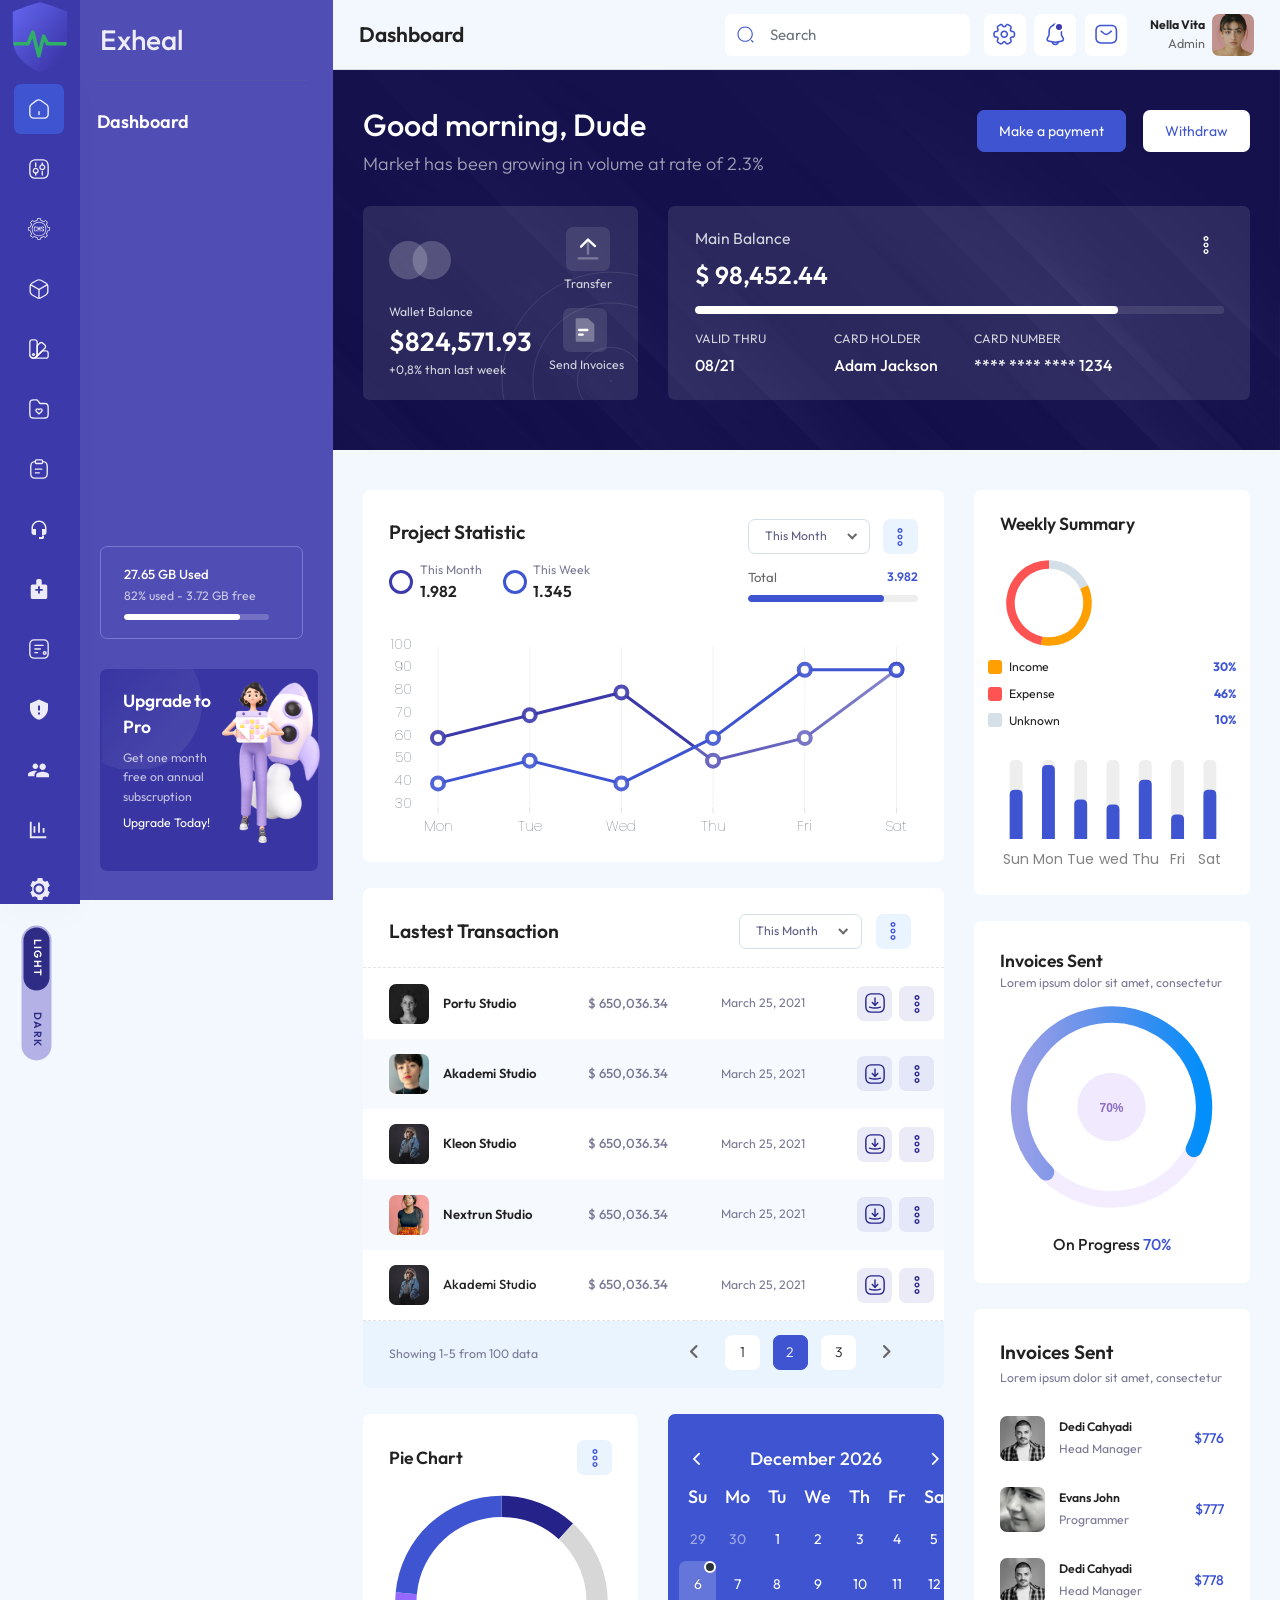
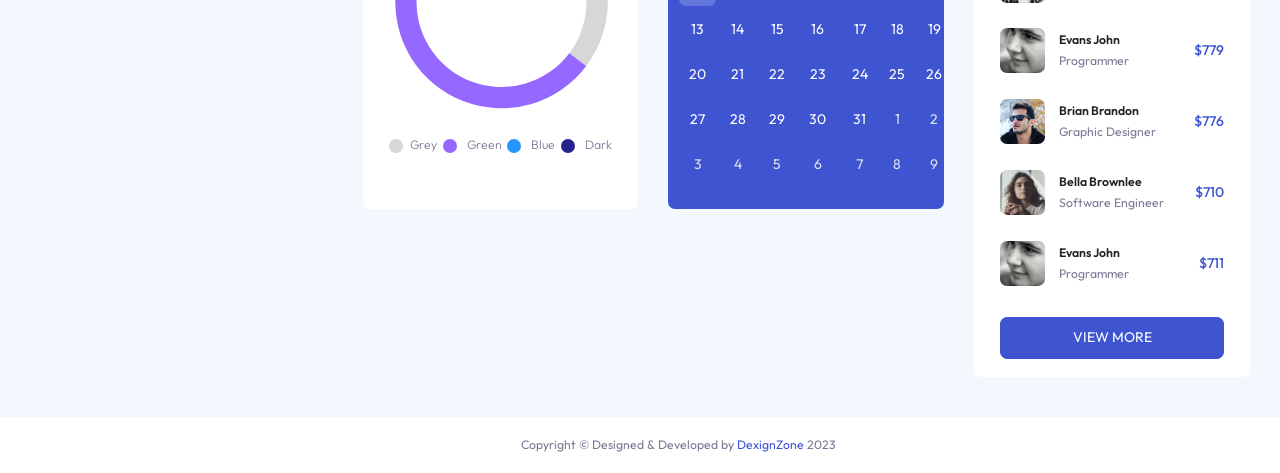
==== index.html @ 42bbf81d "exheal" ====
<!doctype html>
<html lang="en">
  <head>
    <meta charset="utf-8" />
    <meta http-equiv="X-UA-Compatible" content="IE=edge" />
    <meta name="keywords" content="" />
    <meta name="author" content="" />
    <meta name="robots" content="" />
    <meta name="viewport" content="width=device-width, initial-scale=1" />
    <meta name="description" content="Exheal UI Admin  Bootstrap 5 Template" />
    <meta property="og:title" content="Exheal UI Admin  Bootstrap 5 Template" />
    <meta
      property="og:description"
      content="Exheal UI Admin  Bootstrap 5 Template"
    />
    <meta
      property="og:image"
      content="https://Salreo.dexignZone.com/xhtml/social-image.png"
    />
    <meta name="format-detection" content="telephone=no" />
    <!-- PAGE TITLE HERE -->
    <title>Exheal UI Admin</title>
    <!-- FAVICONS ICON -->
    <link rel="shortcut icon" type="image/png" href="images/favicon.png" />
    <link href="vendor/wow-master/css/libs/animate.css" rel="stylesheet" />
    <link
      href="vendor/bootstrap-select/dist/css/bootstrap-select.min.css"
      rel="stylesheet"
    />
    <link
      rel="stylesheet"
      href="vendor/bootstrap-select-country/css/bootstrap-select-country.min.css"
    />
    <link
      rel="stylesheet"
      href="vendor/jquery-nice-select/css/nice-select.css"
    />
    <!--swiper-slider-->
    <link rel="stylesheet" href="vendor/swiper/css/swiper-bundle.min.css" />
    <link
      href="vendor/bootstrap-datetimepicker/css/bootstrap-datetimepicker.min.css"
      rel="stylesheet"
    />
    <!-- Style css -->
    <link
      href="https://fonts.googleapis.com/css2?family=Material+Icons"
      rel="stylesheet"
    />
    <link href="css/style.css" rel="stylesheet" />
  </head>
  <body class="dark-mode">
    <!--*******************
        Preloader start
    ********************-->
    <div id="preloader">
      <div class="loader"></div>
    </div>
    <!--*******************
        Preloader end
    ********************-->
    <!--**********************************
        Main wrapper start
    ***********************************-->
    <div id="main-wrapper" class="wallet-open active">
      <!--**********************************
            Nav header start
        ***********************************-->
      <div class="nav-header">
        <a href="index.html" class="brand-logo">
          <svg
            class="logo-abbr"
            width="40"
            height="40"
            viewBox="0 0 576 672"
            fill="none"
            xmlns="http://www.w3.org/2000/svg"
          >
            <img
              src="images/insureconnect-icon.svg"
              alt="InsureConnect Logo"
              width="170"
            />
          </svg>
        </a>
        <div class="nav-control">
          <div class="hamburger">
            <span class="line"></span><span class="line"></span
            ><span class="line"></span>
            <svg
              width="26"
              height="26"
              viewBox="0 0 26 26"
              fill="none"
              xmlns="http://www.w3.org/2000/svg"
            >
              <rect x="22" y="11" width="4" height="4" rx="2" fill="#2A353A" />
              <rect x="11" width="4" height="4" rx="2" fill="#2A353A" />
              <rect x="22" width="4" height="4" rx="2" fill="#2A353A" />
              <rect x="11" y="11" width="4" height="4" rx="2" fill="#2A353A" />
              <rect x="11" y="22" width="4" height="4" rx="2" fill="#2A353A" />
              <rect width="4" height="4" rx="2" fill="#2A353A" />
              <rect y="11" width="4" height="4" rx="2" fill="#2A353A" />
              <rect x="22" y="22" width="4" height="4" rx="2" fill="#2A353A" />
              <rect y="22" width="4" height="4" rx="2" fill="#2A353A" />
            </svg>
          </div>
        </div>
      </div>
      <!--**********************************
            Nav header end
        ***********************************-->

      <!--**********************************
            Chat box start
        ***********************************-->
      <div class="chatbox">
        <div class="chatbox-close"></div>
        <div class="custom-tab-1">
          <ul class="nav nav-tabs">
            <li class="nav-item">
              <a class="nav-link" data-bs-toggle="tab" href="index.html#notes"
                >Notes</a
              >
            </li>
            <li class="nav-item">
              <a class="nav-link" data-bs-toggle="tab" href="index.html#alerts"
                >Alerts</a
              >
            </li>
            <li class="nav-item">
              <a
                class="nav-link active"
                data-bs-toggle="tab"
                href="index.html#chat"
                >Chat</a
              >
            </li>
          </ul>
          <div class="tab-content">
            <div class="tab-pane fade active show" id="chat" role="tabpanel">
              <div class="card mb-sm-3 mb-md-0 contacts_card dz-chat-user-box">
                <div class="card-header chat-list-header text-center">
                  <a href="javascript:void(0);"
                    ><svg
                      xmlns="http://www.w3.org/2000/svg"
                      xmlns:xlink="http://www.w3.org/1999/xlink"
                      width="18px"
                      height="18px"
                      viewBox="0 0 24 24"
                      version="1.1"
                    >
                      <g
                        stroke="none"
                        stroke-width="1"
                        fill="none"
                        fill-rule="evenodd"
                      >
                        <rect
                          fill="#000000"
                          x="4"
                          y="11"
                          width="16"
                          height="2"
                          rx="1"
                        />
                        <rect
                          fill="#000000"
                          opacity="1.0"
                          transform="translate(12.000000, 12.000000) rotate(-270.000000) translate(-12.000000, -12.000000) "
                          x="4"
                          y="11"
                          width="16"
                          height="2"
                          rx="1"
                        />
                      </g></svg
                  ></a>
                  <div>
                    <h6 class="mb-1">Chat List</h6>
                    <p class="mb-0">Show All</p>
                  </div>
                  <a href="javascript:void(0);"
                    ><svg
                      xmlns="http://www.w3.org/2000/svg"
                      xmlns:xlink="http://www.w3.org/1999/xlink"
                      width="18px"
                      height="18px"
                      viewBox="0 0 24 24"
                      version="1.1"
                    >
                      <g
                        stroke="none"
                        stroke-width="1"
                        fill="none"
                        fill-rule="evenodd"
                      >
                        <rect x="0" y="0" width="24" height="24" />
                        <circle fill="#000000" cx="5" cy="12" r="2" />
                        <circle fill="#000000" cx="12" cy="12" r="2" />
                        <circle fill="#000000" cx="19" cy="12" r="2" />
                      </g></svg
                  ></a>
                </div>
                <div
                  class="card-body contacts_body p-0 dz-scroll"
                  id="DZ_W_Contacts_Body"
                >
                  <ul class="contacts">
                    <li class="name-first-letter">A</li>
                    <li class="active dz-chat-user">
                      <div class="d-flex bd-highlight">
                        <div class="img_cont">
                          <img
                            src="images/avatar/1.jpg"
                            class="rounded-circle user_img"
                            alt=""
                          />
                          <span class="online_icon"></span>
                        </div>
                        <div class="user_info">
                          <span>Archie Parker</span>
                          <p>Kalid is online</p>
                        </div>
                      </div>
                    </li>
                    <li class="dz-chat-user">
                      <div class="d-flex bd-highlight">
                        <div class="img_cont">
                          <img
                            src="images/avatar/2.jpg"
                            class="rounded-circle user_img"
                            alt=""
                          />
                          <span class="online_icon offline"></span>
                        </div>
                        <div class="user_info">
                          <span>Alfie Mason</span>
                          <p>Taherah left 7 mins ago</p>
                        </div>
                      </div>
                    </li>
                    <li class="dz-chat-user">
                      <div class="d-flex bd-highlight">
                        <div class="img_cont">
                          <img
                            src="images/avatar/3.jpg"
                            class="rounded-circle user_img"
                            alt=""
                          />
                          <span class="online_icon"></span>
                        </div>
                        <div class="user_info">
                          <span>AharlieKane</span>
                          <p>Sami is online</p>
                        </div>
                      </div>
                    </li>
                    <li class="dz-chat-user">
                      <div class="d-flex bd-highlight">
                        <div class="img_cont">
                          <img
                            src="images/avatar/4.jpg"
                            class="rounded-circle user_img"
                            alt=""
                          />
                          <span class="online_icon offline"></span>
                        </div>
                        <div class="user_info">
                          <span>Athan Jacoby</span>
                          <p>Nargis left 30 mins ago</p>
                        </div>
                      </div>
                    </li>
                    <li class="name-first-letter">B</li>
                    <li class="dz-chat-user">
                      <div class="d-flex bd-highlight">
                        <div class="img_cont">
                          <img
                            src="images/avatar/5.jpg"
                            class="rounded-circle user_img"
                            alt=""
                          />
                          <span class="online_icon offline"></span>
                        </div>
                        <div class="user_info">
                          <span>Bashid Samim</span>
                          <p>Rashid left 50 mins ago</p>
                        </div>
                      </div>
                    </li>
                    <li class="dz-chat-user">
                      <div class="d-flex bd-highlight">
                        <div class="img_cont">
                          <img
                            src="images/avatar/1.jpg"
                            class="rounded-circle user_img"
                            alt=""
                          />
                          <span class="online_icon"></span>
                        </div>
                        <div class="user_info">
                          <span>Breddie Ronan</span>
                          <p>Kalid is online</p>
                        </div>
                      </div>
                    </li>
                    <li class="dz-chat-user">
                      <div class="d-flex bd-highlight">
                        <div class="img_cont">
                          <img
                            src="images/avatar/2.jpg"
                            class="rounded-circle user_img"
                            alt=""
                          />
                          <span class="online_icon offline"></span>
                        </div>
                        <div class="user_info">
                          <span>Ceorge Carson</span>
                          <p>Taherah left 7 mins ago</p>
                        </div>
                      </div>
                    </li>
                    <li class="name-first-letter">D</li>
                    <li class="dz-chat-user">
                      <div class="d-flex bd-highlight">
                        <div class="img_cont">
                          <img
                            src="images/avatar/3.jpg"
                            class="rounded-circle user_img"
                            alt=""
                          />
                          <span class="online_icon"></span>
                        </div>
                        <div class="user_info">
                          <span>Darry Parker</span>
                          <p>Sami is online</p>
                        </div>
                      </div>
                    </li>
                    <li class="dz-chat-user">
                      <div class="d-flex bd-highlight">
                        <div class="img_cont">
                          <img
                            src="images/avatar/4.jpg"
                            class="rounded-circle user_img"
                            alt=""
                          />
                          <span class="online_icon offline"></span>
                        </div>
                        <div class="user_info">
                          <span>Denry Hunter</span>
                          <p>Nargis left 30 mins ago</p>
                        </div>
                      </div>
                    </li>
                    <li class="name-first-letter">J</li>
                    <li class="dz-chat-user">
                      <div class="d-flex bd-highlight">
                        <div class="img_cont">
                          <img
                            src="images/avatar/5.jpg"
                            class="rounded-circle user_img"
                            alt=""
                          />
                          <span class="online_icon offline"></span>
                        </div>
                        <div class="user_info">
                          <span>Jack Ronan</span>
                          <p>Rashid left 50 mins ago</p>
                        </div>
                      </div>
                    </li>
                    <li class="dz-chat-user">
                      <div class="d-flex bd-highlight">
                        <div class="img_cont">
                          <img
                            src="images/avatar/1.jpg"
                            class="rounded-circle user_img"
                            alt=""
                          />
                          <span class="online_icon"></span>
                        </div>
                        <div class="user_info">
                          <span>Jacob Tucker</span>
                          <p>Kalid is online</p>
                        </div>
                      </div>
                    </li>
                    <li class="dz-chat-user">
                      <div class="d-flex bd-highlight">
                        <div class="img_cont">
                          <img
                            src="images/avatar/2.jpg"
                            class="rounded-circle user_img"
                            alt=""
                          />
                          <span class="online_icon offline"></span>
                        </div>
                        <div class="user_info">
                          <span>James Logan</span>
                          <p>Taherah left 7 mins ago</p>
                        </div>
                      </div>
                    </li>
                    <li class="dz-chat-user">
                      <div class="d-flex bd-highlight">
                        <div class="img_cont">
                          <img
                            src="images/avatar/3.jpg"
                            class="rounded-circle user_img"
                            alt=""
                          />
                          <span class="online_icon"></span>
                        </div>
                        <div class="user_info">
                          <span>Joshua Weston</span>
                          <p>Sami is online</p>
                        </div>
                      </div>
                    </li>
                    <li class="name-first-letter">O</li>
                    <li class="dz-chat-user">
                      <div class="d-flex bd-highlight">
                        <div class="img_cont">
                          <img
                            src="images/avatar/4.jpg"
                            class="rounded-circle user_img"
                            alt=""
                          />
                          <span class="online_icon offline"></span>
                        </div>
                        <div class="user_info">
                          <span>Oliver Acker</span>
                          <p>Nargis left 30 mins ago</p>
                        </div>
                      </div>
                    </li>
                    <li class="dz-chat-user">
                      <div class="d-flex bd-highlight">
                        <div class="img_cont">
                          <img
                            src="images/avatar/5.jpg"
                            class="rounded-circle user_img"
                            alt=""
                          />
                          <span class="online_icon offline"></span>
                        </div>
                        <div class="user_info">
                          <span>Oscar Weston</span>
                          <p>Rashid left 50 mins ago</p>
                        </div>
                      </div>
                    </li>
                  </ul>
                </div>
              </div>
              <div class="card chat dz-chat-history-box d-none">
                <div class="card-header chat-list-header text-center">
                  <a href="javascript:void(0);" class="dz-chat-history-back">
                    <svg
                      xmlns="http://www.w3.org/2000/svg"
                      xmlns:xlink="http://www.w3.org/1999/xlink"
                      width="18px"
                      height="18px"
                      viewBox="0 0 24 24"
                      version="1.1"
                    >
                      <g
                        stroke="none"
                        stroke-width="1"
                        fill="none"
                        fill-rule="evenodd"
                      >
                        <polygon points="0 0 24 0 24 24 0 24" />
                        <rect
                          fill="#000000"
                          opacity="0.3"
                          transform="translate(15.000000, 12.000000) scale(-1, 1) rotate(-90.000000) translate(-15.000000, -12.000000) "
                          x="14"
                          y="7"
                          width="2"
                          height="10"
                          rx="1"
                        />
                        <path
                          d="M3.7071045,15.7071045 C3.3165802,16.0976288 2.68341522,16.0976288 2.29289093,15.7071045 C1.90236664,15.3165802 1.90236664,14.6834152 2.29289093,14.2928909 L8.29289093,8.29289093 C8.67146987,7.914312 9.28105631,7.90106637 9.67572234,8.26284357 L15.6757223,13.7628436 C16.0828413,14.136036 16.1103443,14.7686034 15.7371519,15.1757223 C15.3639594,15.5828413 14.7313921,15.6103443 14.3242731,15.2371519 L9.03007346,10.3841355 L3.7071045,15.7071045 Z"
                          fill="#000000"
                          fill-rule="nonzero"
                          transform="translate(9.000001, 11.999997) scale(-1, -1) rotate(90.000000) translate(-9.000001, -11.999997) "
                        />
                      </g>
                    </svg>
                  </a>
                  <div>
                    <h6 class="mb-1">Chat with Khelesh</h6>
                    <p class="mb-0 text-success">Online</p>
                  </div>
                  <div class="dropdown">
                    <a
                      href="javascript:void(0);"
                      data-bs-toggle="dropdown"
                      aria-expanded="false"
                      ><svg
                        xmlns="http://www.w3.org/2000/svg"
                        xmlns:xlink="http://www.w3.org/1999/xlink"
                        width="18px"
                        height="18px"
                        viewBox="0 0 24 24"
                        version="1.1"
                      >
                        <g
                          stroke="none"
                          stroke-width="1"
                          fill="none"
                          fill-rule="evenodd"
                        >
                          <rect x="0" y="0" width="24" height="24" />
                          <circle fill="#000000" cx="5" cy="12" r="2" />
                          <circle fill="#000000" cx="12" cy="12" r="2" />
                          <circle fill="#000000" cx="19" cy="12" r="2" />
                        </g></svg
                    ></a>
                    <ul class="dropdown-menu dropdown-menu-end">
                      <li class="dropdown-item">
                        <i class="fa fa-user-circle text-primary me-2"></i> View
                        profile
                      </li>
                      <li class="dropdown-item">
                        <i class="fa fa-users text-primary me-2"></i> Add to
                        btn-close friends
                      </li>
                      <li class="dropdown-item">
                        <i class="fa fa-plus text-primary me-2"></i> Add to
                        group
                      </li>
                      <li class="dropdown-item">
                        <i class="fa fa-ban text-primary me-2"></i> Block
                      </li>
                    </ul>
                  </div>
                </div>
                <div
                  class="card-body msg_card_body dz-scroll"
                  id="DZ_W_Contacts_Body3"
                >
                  <div class="d-flex justify-content-start mb-4">
                    <div class="img_cont_msg">
                      <img
                        src="images/avatar/1.jpg"
                        class="rounded-circle user_img_msg"
                        alt=""
                      />
                    </div>
                    <div class="msg_cotainer">
                      Hi, how are you samim?
                      <span class="msg_time">8:40 AM, Today</span>
                    </div>
                  </div>
                  <div class="d-flex justify-content-end mb-4">
                    <div class="msg_cotainer_send">
                      Hi Khalid i am good tnx how about you?
                      <span class="msg_time_send">8:55 AM, Today</span>
                    </div>
                    <div class="img_cont_msg">
                      <img
                        src="images/avatar/2.jpg"
                        class="rounded-circle user_img_msg"
                        alt=""
                      />
                    </div>
                  </div>
                  <div class="d-flex justify-content-start mb-4">
                    <div class="img_cont_msg">
                      <img
                        src="images/avatar/1.jpg"
                        class="rounded-circle user_img_msg"
                        alt=""
                      />
                    </div>
                    <div class="msg_cotainer">
                      I am good too, thank you for your chat template
                      <span class="msg_time">9:00 AM, Today</span>
                    </div>
                  </div>
                  <div class="d-flex justify-content-end mb-4">
                    <div class="msg_cotainer_send">
                      You are welcome
                      <span class="msg_time_send">9:05 AM, Today</span>
                    </div>
                    <div class="img_cont_msg">
                      <img
                        src="images/avatar/2.jpg"
                        class="rounded-circle user_img_msg"
                        alt=""
                      />
                    </div>
                  </div>
                  <div class="d-flex justify-content-start mb-4">
                    <div class="img_cont_msg">
                      <img
                        src="images/avatar/1.jpg"
                        class="rounded-circle user_img_msg"
                        alt=""
                      />
                    </div>
                    <div class="msg_cotainer">
                      I am looking for your next templates
                      <span class="msg_time">9:07 AM, Today</span>
                    </div>
                  </div>
                  <div class="d-flex justify-content-end mb-4">
                    <div class="msg_cotainer_send">
                      Ok, thank you have a good day
                      <span class="msg_time_send">9:10 AM, Today</span>
                    </div>
                    <div class="img_cont_msg">
                      <img
                        src="images/avatar/2.jpg"
                        class="rounded-circle user_img_msg"
                        alt=""
                      />
                    </div>
                  </div>
                  <div class="d-flex justify-content-start mb-4">
                    <div class="img_cont_msg">
                      <img
                        src="images/avatar/1.jpg"
                        class="rounded-circle user_img_msg"
                        alt=""
                      />
                    </div>
                    <div class="msg_cotainer">
                      Bye, see you
                      <span class="msg_time">9:12 AM, Today</span>
                    </div>
                  </div>
                  <div class="d-flex justify-content-start mb-4">
                    <div class="img_cont_msg">
                      <img
                        src="images/avatar/1.jpg"
                        class="rounded-circle user_img_msg"
                        alt=""
                      />
                    </div>
                    <div class="msg_cotainer">
                      Hi, how are you samim?
                      <span class="msg_time">8:40 AM, Today</span>
                    </div>
                  </div>
                  <div class="d-flex justify-content-end mb-4">
                    <div class="msg_cotainer_send">
                      Hi Khalid i am good tnx how about you?
                      <span class="msg_time_send">8:55 AM, Today</span>
                    </div>
                    <div class="img_cont_msg">
                      <img
                        src="images/avatar/2.jpg"
                        class="rounded-circle user_img_msg"
                        alt=""
                      />
                    </div>
                  </div>
                  <div class="d-flex justify-content-start mb-4">
                    <div class="img_cont_msg">
                      <img
                        src="images/avatar/1.jpg"
                        class="rounded-circle user_img_msg"
                        alt=""
                      />
                    </div>
                    <div class="msg_cotainer">
                      I am good too, thank you for your chat template
                      <span class="msg_time">9:00 AM, Today</span>
                    </div>
                  </div>
                  <div class="d-flex justify-content-end mb-4">
                    <div class="msg_cotainer_send">
                      You are welcome
                      <span class="msg_time_send">9:05 AM, Today</span>
                    </div>
                    <div class="img_cont_msg">
                      <img
                        src="images/avatar/2.jpg"
                        class="rounded-circle user_img_msg"
                        alt=""
                      />
                    </div>
                  </div>
                  <div class="d-flex justify-content-start mb-4">
                    <div class="img_cont_msg">
                      <img
                        src="images/avatar/1.jpg"
                        class="rounded-circle user_img_msg"
                        alt=""
                      />
                    </div>
                    <div class="msg_cotainer">
                      I am looking for your next templates
                      <span class="msg_time">9:07 AM, Today</span>
                    </div>
                  </div>
                  <div class="d-flex justify-content-end mb-4">
                    <div class="msg_cotainer_send">
                      Ok, thank you have a good day
                      <span class="msg_time_send">9:10 AM, Today</span>
                    </div>
                    <div class="img_cont_msg">
                      <img
                        src="images/avatar/2.jpg"
                        class="rounded-circle user_img_msg"
                        alt=""
                      />
                    </div>
                  </div>
                  <div class="d-flex justify-content-start mb-4">
                    <div class="img_cont_msg">
                      <img
                        src="images/avatar/1.jpg"
                        class="rounded-circle user_img_msg"
                        alt=""
                      />
                    </div>
                    <div class="msg_cotainer">
                      Bye, see you
                      <span class="msg_time">9:12 AM, Today</span>
                    </div>
                  </div>
                </div>
                <div class="card-footer type_msg">
                  <div class="input-group">
                    <textarea
                      class="form-control"
                      placeholder="Type your message..."
                    ></textarea>
                    <div class="input-group-append">
                      <button type="button" class="btn btn-primary">
                        <i class="fa fa-location-arrow"></i>
                      </button>
                    </div>
                  </div>
                </div>
              </div>
            </div>
            <div class="tab-pane fade" id="alerts" role="tabpanel">
              <div class="card mb-sm-3 mb-md-0 contacts_card">
                <div class="card-header chat-list-header text-center">
                  <a href="javascript:void(0);"
                    ><svg
                      xmlns="http://www.w3.org/2000/svg"
                      xmlns:xlink="http://www.w3.org/1999/xlink"
                      width="18px"
                      height="18px"
                      viewBox="0 0 24 24"
                      version="1.1"
                    >
                      <g
                        stroke="none"
                        stroke-width="1"
                        fill="none"
                        fill-rule="evenodd"
                      >
                        <rect x="0" y="0" width="24" height="24" />
                        <circle fill="#000000" cx="5" cy="12" r="2" />
                        <circle fill="#000000" cx="12" cy="12" r="2" />
                        <circle fill="#000000" cx="19" cy="12" r="2" />
                      </g></svg
                  ></a>
                  <div>
                    <h6 class="mb-1">Notications</h6>
                    <p class="mb-0">Show All</p>
                  </div>
                  <a href="javascript:void(0);"
                    ><svg
                      xmlns="http://www.w3.org/2000/svg"
                      xmlns:xlink="http://www.w3.org/1999/xlink"
                      width="18px"
                      height="18px"
                      viewBox="0 0 24 24"
                      version="1.1"
                    >
                      <g
                        stroke="none"
                        stroke-width="1"
                        fill="none"
                        fill-rule="evenodd"
                      >
                        <rect x="0" y="0" width="24" height="24" />
                        <path
                          d="M14.2928932,16.7071068 C13.9023689,16.3165825 13.9023689,15.6834175 14.2928932,15.2928932 C14.6834175,14.9023689 15.3165825,14.9023689 15.7071068,15.2928932 L19.7071068,19.2928932 C20.0976311,19.6834175 20.0976311,20.3165825 19.7071068,20.7071068 C19.3165825,21.0976311 18.6834175,21.0976311 18.2928932,20.7071068 L14.2928932,16.7071068 Z"
                          fill="#000000"
                          fill-rule="nonzero"
                          opacity="1"
                        />
                        <path
                          d="M11,16 C13.7614237,16 16,13.7614237 16,11 C16,8.23857625 13.7614237,6 11,6 C8.23857625,6 6,8.23857625 6,11 C6,13.7614237 8.23857625,16 11,16 Z M11,18 C7.13400675,18 4,14.8659932 4,11 C4,7.13400675 7.13400675,4 11,4 C14.8659932,4 18,7.13400675 18,11 C18,14.8659932 14.8659932,18 11,18 Z"
                          fill="#000000"
                          fill-rule="nonzero"
                        />
                      </g></svg
                  ></a>
                </div>
                <div
                  class="card-body contacts_body p-0 dz-scroll"
                  id="DZ_W_Contacts_Body1"
                >
                  <ul class="contacts">
                    <li class="name-first-letter">SEVER STATUS</li>
                    <li class="active">
                      <div class="d-flex bd-highlight">
                        <div class="img_cont primary">KK</div>
                        <div class="user_info">
                          <span>David Nester Birthday</span>
                          <p class="text-primary">Today</p>
                        </div>
                      </div>
                    </li>
                    <li class="name-first-letter">SOCIAL</li>
                    <li>
                      <div class="d-flex bd-highlight">
                        <div class="img_cont success">RU</div>
                        <div class="user_info">
                          <span>Perfection Simplified</span>
                          <p>Jame Smith commented on your status</p>
                        </div>
                      </div>
                    </li>
                    <li class="name-first-letter">SEVER STATUS</li>
                    <li>
                      <div class="d-flex bd-highlight">
                        <div class="img_cont primary">AU</div>
                        <div class="user_info">
                          <span>AharlieKane</span>
                          <p>Sami is online</p>
                        </div>
                      </div>
                    </li>
                    <li>
                      <div class="d-flex bd-highlight">
                        <div class="img_cont info">MO</div>
                        <div class="user_info">
                          <span>Athan Jacoby</span>
                          <p>Nargis left 30 mins ago</p>
                        </div>
                      </div>
                    </li>
                  </ul>
                </div>
                <div class="card-footer"></div>
              </div>
            </div>
            <div class="tab-pane fade" id="notes">
              <div class="card mb-sm-3 mb-md-0 note_card">
                <div class="card-header chat-list-header text-center">
                  <a href="javascript:void(0);"
                    ><svg
                      xmlns="http://www.w3.org/2000/svg"
                      xmlns:xlink="http://www.w3.org/1999/xlink"
                      width="18px"
                      height="18px"
                      viewBox="0 0 24 24"
                      version="1.1"
                    >
                      <g
                        stroke="none"
                        stroke-width="1"
                        fill="none"
                        fill-rule="evenodd"
                      >
                        <rect
                          fill="#000000"
                          x="4"
                          y="11"
                          width="16"
                          height="2"
                          rx="1"
                        />
                        <rect
                          fill="#000000"
                          opacity="1.0"
                          transform="translate(12.000000, 12.000000) rotate(-270.000000) translate(-12.000000, -12.000000) "
                          x="4"
                          y="11"
                          width="16"
                          height="2"
                          rx="1"
                        />
                      </g></svg
                  ></a>
                  <div>
                    <h6 class="mb-1">Notes</h6>
                    <p class="mb-0">Add New Nots</p>
                  </div>
                  <a href="javascript:void(0);"
                    ><svg
                      xmlns="http://www.w3.org/2000/svg"
                      xmlns:xlink="http://www.w3.org/1999/xlink"
                      width="18px"
                      height="18px"
                      viewBox="0 0 24 24"
                      version="1.1"
                    >
                      <g
                        stroke="none"
                        stroke-width="1"
                        fill="none"
                        fill-rule="evenodd"
                      >
                        <rect x="0" y="0" width="24" height="24" />
                        <path
                          d="M14.2928932,16.7071068 C13.9023689,16.3165825 13.9023689,15.6834175 14.2928932,15.2928932 C14.6834175,14.9023689 15.3165825,14.9023689 15.7071068,15.2928932 L19.7071068,19.2928932 C20.0976311,19.6834175 20.0976311,20.3165825 19.7071068,20.7071068 C19.3165825,21.0976311 18.6834175,21.0976311 18.2928932,20.7071068 L14.2928932,16.7071068 Z"
                          fill="#000000"
                          fill-rule="nonzero"
                          opacity="1"
                        />
                        <path
                          d="M11,16 C13.7614237,16 16,13.7614237 16,11 C16,8.23857625 13.7614237,6 11,6 C8.23857625,6 6,8.23857625 6,11 C6,13.7614237 8.23857625,16 11,16 Z M11,18 C7.13400675,18 4,14.8659932 4,11 C4,7.13400675 7.13400675,4 11,4 C14.8659932,4 18,7.13400675 18,11 C18,14.8659932 14.8659932,18 11,18 Z"
                          fill="#000000"
                          fill-rule="nonzero"
                        />
                      </g></svg
                  ></a>
                </div>
                <div
                  class="card-body contacts_body p-0 dz-scroll"
                  id="DZ_W_Contacts_Body2"
                >
                  <ul class="contacts">
                    <li class="active">
                      <div class="d-flex bd-highlight">
                        <div class="user_info">
                          <span>New order placed..</span>
                          <p>10 Aug 2020</p>
                        </div>
                        <div class="ms-auto">
                          <a
                            href="javascript:void(0);"
                            class="btn btn-primary btn-xs sharp me-1"
                            ><i class="fas fa-pencil-alt"></i
                          ></a>
                          <a
                            href="javascript:void(0);"
                            class="btn btn-danger btn-xs sharp"
                            ><i class="fa fa-trash"></i
                          ></a>
                        </div>
                      </div>
                    </li>
                    <li>
                      <div class="d-flex bd-highlight">
                        <div class="user_info">
                          <span>Youtube, a video-sharing website..</span>
                          <p>10 Aug 2020</p>
                        </div>
                        <div class="ms-auto">
                          <a
                            href="javascript:void(0);"
                            class="btn btn-primary btn-xs sharp me-1"
                            ><i class="fas fa-pencil-alt"></i
                          ></a>
                          <a
                            href="javascript:void(0);"
                            class="btn btn-danger btn-xs sharp"
                            ><i class="fa fa-trash"></i
                          ></a>
                        </div>
                      </div>
                    </li>
                    <li>
                      <div class="d-flex bd-highlight">
                        <div class="user_info">
                          <span>john just buy your product..</span>
                          <p>10 Aug 2020</p>
                        </div>
                        <div class="ms-auto">
                          <a
                            href="javascript:void(0);"
                            class="btn btn-primary btn-xs sharp me-1"
                            ><i class="fas fa-pencil-alt"></i
                          ></a>
                          <a
                            href="javascript:void(0);"
                            class="btn btn-danger btn-xs sharp"
                            ><i class="fa fa-trash"></i
                          ></a>
                        </div>
                      </div>
                    </li>
                    <li>
                      <div class="d-flex bd-highlight">
                        <div class="user_info">
                          <span>Athan Jacoby</span>
                          <p>10 Aug 2020</p>
                        </div>
                        <div class="ms-auto">
                          <a
                            href="javascript:void(0);"
                            class="btn btn-primary btn-xs sharp me-1"
                            ><i class="fas fa-pencil-alt"></i
                          ></a>
                          <a
                            href="javascript:void(0);"
                            class="btn btn-danger btn-xs sharp"
                            ><i class="fa fa-trash"></i
                          ></a>
                        </div>
                      </div>
                    </li>
                  </ul>
                </div>
              </div>
            </div>
          </div>
        </div>
      </div>
      <!--**********************************
            Chat box End
        ***********************************-->

      <!-- ***********************************
			Wallet Bar Start
		***********************************-->
      <div
        class="wallet-bar wow fadeInRight dz-scroll active"
        id="wallet-bar"
        data-wow-delay="0.7s"
      >
        <div class="row">
          <!--column-->
          <div class="col-xl-12">
            <div class="card bg-transparent contacts mb-0">
              <div class="card-body pb-2">
                <div id="pieChart"></div>
                <div
                  class="d-flex align-items-center justify-content-between mb-3"
                >
                  <svg
                    class="me-2"
                    width="14"
                    height="14"
                    viewBox="0 0 14 14"
                    fill="none"
                    xmlns="http://www.w3.org/2000/svg"
                  >
                    <rect width="14" height="14" rx="3" fill="#13C28F" /></svg
                  ><span>Income</span>
                  <h6 class="ms-auto font-w700 mb-0">30%</h6>
                </div>
                <div
                  class="d-flex align-items-center justify-content-between mb-3"
                >
                  <svg
                    class="me-2"
                    width="14"
                    height="14"
                    viewBox="0 0 14 14"
                    fill="none"
                    xmlns="http://www.w3.org/2000/svg"
                  >
                    <rect width="14" height="14" rx="3" fill="#FD5353" />
                  </svg>
                  <span>Expense</span>
                  <h6 class="ms-auto font-w700 mb-0">40%</h6>
                </div>
                <div
                  class="d-flex align-items-center justify-content-between mb-3"
                >
                  <svg
                    class="me-2"
                    width="14"
                    height="14"
                    viewBox="0 0 14 14"
                    fill="none"
                    xmlns="http://www.w3.org/2000/svg"
                  >
                    <rect width="14" height="14" rx="3" fill="#EEEEEE" />
                  </svg>
                  <span>Unknown</span>
                  <h6 class="ms-auto font-w700 mb-0">50%</h6>
                </div>
              </div>
              <div class="card order remove-radius mb-0">
                <div class="card-body">
                  <div
                    class="d-flex align-items-center justify-content-between"
                  >
                    <div>
                      <span class="text-primary">Orders</span>
                      <h3 class="font-w600 mb-0">2,76k</h3>
                    </div>
                    <div class="order-svg">
                      <svg
                        width="24"
                        height="24"
                        viewBox="0 0 24 24"
                        fill="none"
                        xmlns="http://www.w3.org/2000/svg"
                      >
                        <path
                          d="M18.32 12.7504H15C12.51 12.7504 11.25 11.3404 11.25 8.55045V5.68045C11.25 4.66045 11.37 3.20045 12.43 2.40045C13.32 1.74045 14.6 1.69045 16.49 2.24045C18.97 2.96045 21.04 5.03045 21.76 7.51045C22.31 9.39045 22.26 10.6804 21.6 11.5604C20.8 12.6304 19.34 12.7504 18.32 12.7504ZM14.28 3.36045C13.87 3.36045 13.55 3.44045 13.34 3.60045C12.95 3.89045 12.76 4.57045 12.76 5.68045V8.56045C12.76 10.8004 13.62 11.2604 15.01 11.2604H18.33C19.43 11.2604 20.11 11.0704 20.41 10.6804C20.76 10.2204 20.73 9.30045 20.34 7.95045C19.76 5.98045 18.06 4.27045 16.09 3.70045C15.35 3.47045 14.75 3.36045 14.28 3.36045Z"
                          fill="#2696FD"
                        />
                        <path
                          d="M11.0699 22.7503C10.5399 22.7503 9.99988 22.7103 9.45988 22.6203C5.36988 21.9603 2.03988 18.6403 1.37988 14.5503C0.529883 9.29032 3.91988 4.33032 9.10988 3.27032C9.51988 3.19032 9.90988 3.45032 9.99988 3.85032C10.0799 4.26032 9.81988 4.65032 9.41988 4.74032C5.02988 5.64032 2.14988 9.84032 2.87988 14.3103C3.43988 17.7703 6.24988 20.5803 9.70988 21.1403C14.1999 21.8603 18.3899 18.9703 19.2799 14.5603C19.3599 14.1503 19.7599 13.8903 20.1599 13.9703C20.5699 14.0503 20.8299 14.4503 20.7499 14.8503C19.7999 19.5203 15.7199 22.7503 11.0699 22.7503Z"
                          fill="#2696FD"
                        />
                      </svg>
                    </div>
                  </div>
                  <div id="NewCustomers"></div>
                </div>
              </div>
              <div class="card mb-0">
                <div class="card-body pb-2">
                  <div class="d-flex align-items-start justify-content-between">
                    <div>
                      <span class="text-success">Profit</span>
                      <h3 class="font-w600 mb-0">70,232k</h3>
                    </div>
                    <div class="trad-svg">
                      <svg
                        width="24"
                        height="24"
                        viewBox="0 0 24 24"
                        fill="none"
                        xmlns="http://www.w3.org/2000/svg"
                      >
                        <path
                          d="M21 22.75H3C2.59 22.75 2.25 22.41 2.25 22C2.25 21.59 2.59 21.25 3 21.25H21C21.41 21.25 21.75 21.59 21.75 22C21.75 22.41 21.41 22.75 21 22.75Z"
                          fill="#28BE9D"
                        />
                        <path
                          d="M5.59998 19.7499H4C3.04 19.7499 2.25 18.9599 2.25 17.9999V9.37988C2.25 8.41988 3.04 7.62988 4 7.62988H5.59998C6.55998 7.62988 7.34998 8.41988 7.34998 9.37988V17.9999C7.34998 18.9599 6.55998 19.7499 5.59998 19.7499ZM4 9.11987C3.86 9.11987 3.75 9.22987 3.75 9.36987V17.9999C3.75 18.1399 3.86 18.2499 4 18.2499H5.59998C5.73998 18.2499 5.84998 18.1399 5.84998 17.9999V9.37988C5.84998 9.23988 5.73998 9.12988 5.59998 9.12988H4V9.11987Z"
                          fill="#28BE9D"
                        />
                        <path
                          d="M12.8002 19.7504H11.2002C10.2402 19.7504 9.4502 18.9604 9.4502 18.0004V6.19043C9.4502 5.23043 10.2402 4.44043 11.2002 4.44043H12.8002C13.7602 4.44043 14.5502 5.23043 14.5502 6.19043V18.0004C14.5502 18.9604 13.7602 19.7504 12.8002 19.7504ZM11.2002 5.94043C11.0602 5.94043 10.9502 6.05043 10.9502 6.19043V18.0004C10.9502 18.1404 11.0602 18.2504 11.2002 18.2504H12.8002C12.9402 18.2504 13.0502 18.1404 13.0502 18.0004V6.19043C13.0502 6.05043 12.9402 5.94043 12.8002 5.94043H11.2002Z"
                          fill="#28BE9D"
                        />
                        <path
                          d="M19.9999 19.75H18.3999C17.4399 19.75 16.6499 18.96 16.6499 18V3C16.6499 2.04 17.4399 1.25 18.3999 1.25H19.9999C20.9599 1.25 21.7499 2.04 21.7499 3V18C21.7499 18.96 20.9599 19.75 19.9999 19.75ZM18.3999 2.75C18.2599 2.75 18.1499 2.86 18.1499 3V18C18.1499 18.14 18.2599 18.25 18.3999 18.25H19.9999C20.1399 18.25 20.2499 18.14 20.2499 18V3C20.2499 2.86 20.1399 2.75 19.9999 2.75H18.3999Z"
                          fill="#28BE9D"
                        />
                      </svg>
                    </div>
                  </div>
                  <div id="columnChart"></div>
                </div>
              </div>
              <div class="card order remove-radius mb-0">
                <div class="card-body">
                  <div>
                    <h3 class="fs-20 mb-0">Others</h3>
                    <p>Lorem Ipsum is simply dummy text.</p>
                  </div>
                  <div class="d-flex align-items-start pb-3 dz-border">
                    <div>
                      <svg
                        class="me-3"
                        width="49"
                        height="49"
                        viewBox="0 0 49 49"
                        fill="none"
                        xmlns="http://www.w3.org/2000/svg"
                      >
                        <path
                          d="M46 25C46 37.1503 36.1503 47 24 47C11.8497 47 2 37.1503 2 25C2 12.8497 11.8497 3 24 3C36.1503 3 46 12.8497 46 25ZM4.2 25C4.2 35.9352 13.0648 44.8 24 44.8C34.9352 44.8 43.8 35.9352 43.8 25C43.8 14.0648 34.9352 5.2 24 5.2C13.0648 5.2 4.2 14.0648 4.2 25Z"
                          fill="#E3E3E3"
                        />
                        <path
                          d="M24.5 0C27.7174 3.8367e-08 30.9033 0.633711 33.8757 1.86495C36.8482 3.09619 39.5491 4.90085 41.8241 7.17589C44.0992 9.45092 45.9038 12.1518 47.135 15.1243C48.3663 18.0967 49 21.2826 49 24.5H41.65C41.65 22.2478 41.2064 20.0177 40.3445 17.937C39.4827 15.8562 38.2194 13.9656 36.6269 12.3731C35.0344 10.7806 33.1438 9.51733 31.063 8.65547C28.9823 7.7936 26.7522 7.35 24.5 7.35V0Z"
                          fill="#27AE60"
                        />
                      </svg>
                    </div>
                    <div class="">
                      <h5 class="mb-0">Installment</h5>
                      <span>$5,412</span>
                    </div>
                  </div>
                  <div class="d-flex align-items-center py-3 dz-border">
                    <div>
                      <svg
                        class="me-3"
                        width="49"
                        height="49"
                        viewBox="0 0 49 49"
                        fill="none"
                        xmlns="http://www.w3.org/2000/svg"
                      >
                        <path
                          d="M46 24C46 36.1503 36.1503 46 24 46C11.8497 46 2 36.1503 2 24C2 11.8497 11.8497 2 24 2C36.1503 2 46 11.8497 46 24ZM4.2 24C4.2 34.9352 13.0648 43.8 24 43.8C34.9352 43.8 43.8 34.9352 43.8 24C43.8 13.0648 34.9352 4.2 24 4.2C13.0648 4.2 4.2 13.0648 4.2 24Z"
                          fill="#E3E3E3"
                        />
                        <path
                          d="M24.5 0C28.8412 5.17688e-08 33.1045 1.15351 36.8535 3.34247C40.6025 5.53143 43.7025 8.67723 45.8363 12.4579C47.9701 16.2385 49.061 20.5183 48.9974 24.859C48.9338 29.1998 47.7179 33.4457 45.4742 37.1622C43.2306 40.8787 40.0397 43.9323 36.2281 46.0105C32.4166 48.0886 28.1214 49.1167 23.782 48.9895C19.4426 48.8623 15.215 47.5843 11.5318 45.2864C7.84854 42.9885 4.84203 39.7532 2.81996 35.9117L9.32397 32.4882C10.7394 35.1773 12.844 37.442 15.4222 39.0505C18.0005 40.659 20.9598 41.5536 23.9974 41.6426C27.035 41.7317 30.0416 41.012 32.7097 39.5573C35.3778 38.1026 37.6114 35.9651 39.182 33.3636C40.7525 30.762 41.6036 27.7899 41.6482 24.7513C41.6927 21.7128 40.9291 18.717 39.4354 16.0705C37.9418 13.4241 35.7717 11.222 33.1475 9.68973C30.5232 8.15746 27.5389 7.35 24.5 7.35V0Z"
                          fill="#FD5353"
                        />
                      </svg>
                    </div>
                    <div class="">
                      <h5 class="mb-0">Investment</h5>
                      <span>$3,784</span>
                    </div>
                  </div>
                  <div class="d-flex align-items-center pt-3">
                    <div>
                      <svg
                        class="me-3"
                        width="50"
                        height="50"
                        viewBox="0 0 50 50"
                        fill="none"
                        xmlns="http://www.w3.org/2000/svg"
                      >
                        <path
                          d="M47 25C47 37.1503 37.1503 47 25 47C12.8497 47 3 37.1503 3 25C3 12.8497 12.8497 3 25 3C37.1503 3 47 12.8497 47 25ZM5.2 25C5.2 35.9352 14.0648 44.8 25 44.8C35.9352 44.8 44.8 35.9352 44.8 25C44.8 14.0648 35.9352 5.2 25 5.2C14.0648 5.2 5.2 14.0648 5.2 25Z"
                          fill="#E3E3E3"
                        />
                        <path
                          d="M25 0C29.5182 5.38793e-08 33.952 1.22446 37.8299 3.54319C41.7077 5.86191 44.8847 9.18822 47.023 13.1684C49.1613 17.1486 50.181 21.6339 49.9737 26.1474C49.7663 30.6608 48.3396 35.0337 45.8454 38.8011L39.5918 34.6608C41.3377 32.0236 42.3364 28.9626 42.4816 25.8032C42.6267 22.6437 41.9129 19.504 40.4161 16.7179C38.9193 13.9318 36.6954 11.6033 33.9809 9.98023C31.2664 8.35712 28.1628 7.5 25 7.5V0Z"
                          fill="#FF9F00"
                        />
                      </svg>
                    </div>
                    <div class="">
                      <h5 class="mb-0">Property</h5>
                      <span>$3,784</span>
                    </div>
                  </div>
                </div>
              </div>
            </div>
          </div>
        </div>
      </div>
      <div class="wallet-bar-close"></div>
      <!-- ***********************************
			Wallet Bar End
		***********************************-->

      <div class="fixed-content-box">
        <div class="head-name">
          Exheal
          <span class="close-fixed-content fa-left d-lg-none ms-auto">
            <svg
              xmlns="http://www.w3.org/2000/svg"
              width="24"
              height="24"
              viewBox="0 0 24 24"
              fill="none"
              stroke="currentColor"
              stroke-width="2"
              stroke-linecap="round"
              stroke-linejoin="round"
              class="feather feather-arrow-left"
            >
              <line x1="19" y1="12" x2="5" y2="12"></line>
              <polyline points="12 19 5 12 12 5"></polyline>
            </svg>
          </span>
        </div>
        <hr style="opacity: 0.2; background-color: white" class="mx-4 my-0" />

        <div
          class="fixed-content-body dz-scroll d-flex flex-column justify-content-between"
          id="DZ_W_Fixed_Contant"
        >
          <div class="tab-content" id="menu">
            <div
              class="tab-pane chart-sidebar fade show active"
              id="dashboard-area"
              role="tabpanel"
            >
              <ul class="metismenu tab-nav-menu">
                <li class="nav-label">Dashboard</li>
              </ul>
            </div>
            <div class="tab-pane fade" id="dashboard" role="tabpanel">
              <ul class="metismenu tab-nav-menu">
                <li class="nav-label">Human Resource</li>
                <li>
                  <ul class="has-meanus" aria-expanded="false">
                    <li><a href="employees.html">Exployees</a></li>
                    <li><a href="department.html">Department</a></li>
                    <li><a href="attendance.html">Attendances</a></li>
                    <li><a href="leave.html">Leave Management</a></li>
                    <li><a href="payroll.html">Payroll</a></li>
                    <li><a href="hr.html">HR Rules</a></li>
                    <li><a href="precurement.html">Precurement</a></li>
                  </ul>
                </li>
              </ul>
            </div>
            <div class="tab-pane fade" id="cms-icon" role="tabpanel">
              <ul class="metismenu tab-nav-menu">
                <li class="nav-label">Department Bills</li>
              </ul>
            </div>
            <div class="tab-pane fade" id="apps">
              <ul class="metismenu tab-nav-menu">
                <li class="nav-label">Opration Desk</li>
                <li>
                  <ul class="has-meanus" aria-expanded="false">
                    <li><a href="#">Precurement Desk</a></li>
                    <li><a href="#">Audit</a></li>
                  </ul>
                </li>
              </ul>
            </div>
            <div class="tab-pane fade" id="components">
              <ul class="metismenu tab-nav-menu">
                <li class="nav-label">Executive Desk</li>
                <li>
                  <ul class="has-meanus" aria-expanded="false">
                    <li><a href="#">Precurement Bill</a></li>
                    <li><a href="#">Approval</a></li>
                  </ul>
                </li>
              </ul>
            </div>
            <div class="tab-pane fade" id="forms">
              <ul class="metismenu tab-nav-menu">
                <li class="nav-label">Underwriting</li>
                <li>
                  <ul class="has-meanus" aria-expanded="false">
                    <li><a href="#">Organizations</a></li>
                    <li><a href="#">Principals</a></li>
                    <li><a href="#">Dependants</a></li>
                    <li><a href="#">Procurment</a></li>
                    <li><a href="#">Leave Management</a></li>
                  </ul>
                </li>
              </ul>
            </div>
            <div class="tab-pane fade" id="table">
              <ul class="metismenu tab-nav-menu">
                <li class="nav-label">Finance</li>
                <li>
                  <ul class="has-meanus" aria-expanded="false">
                    <li><a href="uc-select2.html">Financial Transaction</a></li>
                    <li><a href="uc-nestable.html">Claims Settlement</a></li>
                    <li><a href="uc-noui-slider.html">Precurement</a></li>
                    <li><a href="uc-sweetalert.html">Leave Management</a></li>
                  </ul>
                </li>
              </ul>
            </div>
            <div class="tab-pane fade" id="call-center" role="tabpanel">
              <ul class="metismenu tab-nav-menu">
                <li class="nav-label">Call Center</li>
                <li>
                  <ul class="has-meanus" aria-expanded="false">
                    <li><a href="#">Dashboard</a></li>
                    <li><a href="#">Active Calls</a></li>
                    <li><a href="#">Call History</a></li>
                    <li><a href="#">Ticketing System</a></li>
                    <li><a href="#">Agent Performance</a></li>
                  </ul>
                </li>
              </ul>
            </div>
            <div class="tab-pane fade" id="provider-management" role="tabpanel">
              <ul class="metismenu tab-nav-menu">
                <li class="nav-label">Provider Mgmt</li>
                <li>
                  <ul class="has-meanus" aria-expanded="false">
                    <li><a href="#">Provider Directory</a></li>
                    <li><a href="#">Onboarding & Credentialing</a></li>
                    <li><a href="#">Contracts & Rates</a></li>
                    <li><a href="#">Network Status</a></li>
                    <li><a href="#">Provider Support</a></li>
                  </ul>
                </li>
              </ul>
            </div>
            <div class="tab-pane fade" id="claims" role="tabpanel">
              <ul class="metismenu tab-nav-menu">
                <li class="nav-label">Claims</li>
                <li>
                  <ul class="has-meanus" aria-expanded="false">
                    <li><a href="#">New Claim</a></li>
                    <li><a href="#">Claims In Review</a></li>
                    <li><a href="#">Claims Approval</a></li>
                    <li><a href="#">Claims Settlement</a></li>
                    <li><a href="#">Rejected Claims</a></li>
                  </ul>
                </li>
              </ul>
            </div>
            <div class="tab-pane fade" id="fraud-detection" role="tabpanel">
              <ul class="metismenu tab-nav-menu">
                <li class="nav-label">Fraud Detection</li>
                <li>
                  <ul class="has-meanus" aria-expanded="false">
                    <li><a href="#">Security Dashboard</a></li>
                    <li><a href="#">Suspicious Activity</a></li>
                    <li><a href="#">Active Investigations</a></li>
                    <li><a href="#">Watchlists & Blocklists</a></li>
                    <li><a href="#">Rules Engine</a></li>
                  </ul>
                </li>
              </ul>
            </div>
            <div class="tab-pane fade" id="users" role="tabpanel">
              <ul class="metismenu tab-nav-menu">
                <li class="nav-label">Users</li>
                <li>
                  <ul class="has-meanus" aria-expanded="false">
                    <li><a href="#">User Directory</a></li>
                    <li><a href="#">Roles & Permissions</a></li>
                    <li><a href="#">Access Logs</a></li>
                    <li><a href="#">Add New User</a></li>
                    <li><a href="#">Inactive Accounts</a></li>
                  </ul>
                </li>
              </ul>
            </div>
            <div class="tab-pane fade" id="reports" role="tabpanel">
              <ul class="metismenu tab-nav-menu">
                <li class="nav-label">Reports</li>
                <li>
                  <ul class="has-meanus" aria-expanded="false">
                    <li><a href="#">Overview</a></li>
                    <li><a href="#">Financial Reports</a></li>
                    <li><a href="#">Operational Metrics</a></li>
                    <li><a href="#">Scheduled Reports</a></li>
                    <li><a href="#">Custom Query Builder</a></li>
                  </ul>
                </li>
              </ul>
            </div>
            <div class="tab-pane fade" id="settings" role="tabpanel">
              <ul class="metismenu tab-nav-menu">
                <li class="nav-label">Settings</li>
                <li>
                  <ul class="has-meanus" aria-expanded="false">
                    <li><a href="#">Service Type</a></li>
                    <li><a href="#">Band Labels</a></li>
                    <li><a href="#">Plans Management</a></li>
                    <li><a href="#">Covered Services</a></li>
                    <li><a href="#">Provider Plan</a></li>
                    <li><a href="#">Package Limit</a></li>
                  </ul>
                </li>
              </ul>
            </div>
          </div>
          <div>
            <div class="dz-progress-bx">
              <div class="progress-bar-content">
                <h6 class="font-w500 mb-0">27.65 GB Used</h6>
                <p class="info-content mb-2">82% used - 3.72 GB free</p>
                <div class="progress default-progress">
                  <div
                    class="progress-bar bg-gradient1 progress-animated"
                    style="
                      width: 80%;
                      height: 6px;
                      background-color: var(--primary);
                    "
                    role="progressbar"
                  ></div>
                </div>
              </div>
            </div>
            <div class="support-box">
              <div class="support-info">
                <span class="eclips"></span>
                <h4 class="text-white fs-20">Upgrade to Pro</h4>
                <p class="fs-14 info-content mb-2">
                  Get one month free on annual subscruption
                </p>
                <p class="text-white fs-14">Upgrade Today!</p>
              </div>
              <div class="support-media">
                <img src="images/support-media.png" alt="" />
              </div>
            </div>
          </div>
        </div>
      </div>
      <!--**********************************
            Header start
        ***********************************-->
      <div class="header">
        <div class="header-content">
          <nav class="navbar navbar-expand">
            <div class="collapse navbar-collapse justify-content-between">
              <div class="header-left">
                <div class="header-title">
                  <h3 class="mb-0">Dashboard</h3>
                </div>
              </div>
              <ul class="navbar-nav header-right">
                <li class="nav-item">
                  <div class="input-group search-area me-3">
                    <input
                      type="text"
                      class="form-control"
                      placeholder="Search"
                    />
                    <span class="input-group-text"
                      ><a href="javascript:void(0)">
                        <svg
                          class="me-3 mb-1 user-search"
                          width="15"
                          height="15"
                          viewBox="0 0 18 18"
                          fill="none"
                          xmlns="http://www.w3.org/2000/svg"
                        >
                          <path
                            d="M8.625 16.3125C4.3875 16.3125 0.9375 12.8625 0.9375 8.625C0.9375 4.3875 4.3875 0.9375 8.625 0.9375C12.8625 0.9375 16.3125 4.3875 16.3125 8.625C16.3125 12.8625 12.8625 16.3125 8.625 16.3125ZM8.625 2.0625C5.0025 2.0625 2.0625 5.01 2.0625 8.625C2.0625 12.24 5.0025 15.1875 8.625 15.1875C12.2475 15.1875 15.1875 12.24 15.1875 8.625C15.1875 5.01 12.2475 2.0625 8.625 2.0625Z"
                            fill="#2696FD"
                          />
                          <path
                            d="M16.5001 17.0626C16.3576 17.0626 16.2151 17.0101 16.1026 16.8976L14.6026 15.3976C14.3851 15.1801 14.3851 14.8201 14.6026 14.6026C14.8201 14.3851 15.1801 14.3851 15.3976 14.6026L16.8976 16.1026C17.1151 16.3201 17.1151 16.6801 16.8976 16.8976C16.7851 17.0101 16.6426 17.0626 16.5001 17.0626Z"
                            fill="var(--primary)"
                          />
                        </svg> </a
                    ></span>
                  </div>
                </li>
                <li class="nav-item dropdown notification_dropdown">
                  <a
                    class="nav-link"
                    href="javascript:void(0);"
                    data-bs-toggle="dropdown"
                  >
                    <svg
                      width="22"
                      height="22"
                      viewBox="0 0 22 22"
                      fill="none"
                      xmlns="http://www.w3.org/2000/svg"
                    >
                      <path
                        d="M11 14.4375C9.1025 14.4375 7.5625 12.8975 7.5625 11C7.5625 9.1025 9.1025 7.5625 11 7.5625C12.8975 7.5625 14.4375 9.1025 14.4375 11C14.4375 12.8975 12.8975 14.4375 11 14.4375ZM11 8.9375C9.86333 8.9375 8.9375 9.86333 8.9375 11C8.9375 12.1367 9.86333 13.0625 11 13.0625C12.1367 13.0625 13.0625 12.1367 13.0625 11C13.0625 9.86333 12.1367 8.9375 11 8.9375Z"
                        fill="var(--primary)"
                      />
                      <path
                        d="M13.9424 20.3408C13.7499 20.3408 13.5574 20.3133 13.3649 20.2674C12.7966 20.1116 12.3199 19.7541 12.0174 19.2499L11.9074 19.0666C11.3666 18.1316 10.6241 18.1316 10.0833 19.0666L9.98242 19.2408C9.67992 19.7541 9.20325 20.1208 8.63492 20.2674C8.05742 20.4233 7.46158 20.3408 6.95742 20.0383L5.38075 19.1308C4.82158 18.8099 4.41825 18.2874 4.24409 17.6549C4.07909 17.0224 4.16158 16.3716 4.48242 15.8124C4.74825 15.3449 4.82159 14.9233 4.66575 14.6574C4.50992 14.3916 4.11575 14.2358 3.57492 14.2358C2.23659 14.2358 1.14575 13.1449 1.14575 11.8066V10.1933C1.14575 8.85494 2.23659 7.7641 3.57492 7.7641C4.11575 7.7641 4.50992 7.60827 4.66575 7.34244C4.82159 7.0766 4.75742 6.65494 4.48242 6.18744C4.16158 5.62827 4.07909 4.96827 4.24409 4.34494C4.40909 3.71244 4.81242 3.18994 5.38075 2.8691L6.96658 1.9616C8.00242 1.34744 9.36825 1.70494 9.99158 2.7591L10.1016 2.94244C10.6424 3.87744 11.3849 3.87744 11.9258 2.94244L12.0266 2.76827C12.6499 1.70494 14.0158 1.34744 15.0608 1.97077L16.6374 2.87827C17.1966 3.1991 17.5999 3.7216 17.7741 4.3541C17.9391 4.9866 17.8566 5.63744 17.5357 6.1966C17.2699 6.6641 17.1966 7.08577 17.3524 7.3516C17.5083 7.61744 17.9024 7.77327 18.4433 7.77327C19.7816 7.77327 20.8724 8.8641 20.8724 10.2024V11.8158C20.8724 13.1541 19.7816 14.2449 18.4433 14.2449C17.9024 14.2449 17.5083 14.4008 17.3524 14.6666C17.1966 14.9324 17.2607 15.3541 17.5357 15.8216C17.8566 16.3808 17.9482 17.0408 17.7741 17.6641C17.6091 18.2966 17.2057 18.8191 16.6374 19.1399L15.0516 20.0474C14.7033 20.2399 14.3274 20.3408 13.9424 20.3408ZM10.9999 16.9491C11.8158 16.9491 12.5766 17.4624 13.0991 18.3699L13.1999 18.5441C13.3099 18.7366 13.4933 18.8741 13.7133 18.9291C13.9333 18.9841 14.1533 18.9566 14.3366 18.8466L15.9224 17.9299C16.1608 17.7924 16.3441 17.5633 16.4174 17.2883C16.4908 17.0133 16.4541 16.7291 16.3166 16.4908C15.7941 15.5924 15.7299 14.6666 16.1333 13.9608C16.5366 13.2549 17.3708 12.8516 18.4158 12.8516C19.0024 12.8516 19.4699 12.3841 19.4699 11.7974V10.1841C19.4699 9.6066 19.0024 9.12994 18.4158 9.12994C17.3708 9.12994 16.5366 8.7266 16.1333 8.02077C15.7299 7.31494 15.7941 6.3891 16.3166 5.49077C16.4541 5.25244 16.4908 4.96827 16.4174 4.69327C16.3441 4.41827 16.1699 4.19827 15.9316 4.0516L14.3458 3.1441C13.9516 2.90577 13.4291 3.04327 13.1908 3.4466L13.0899 3.62077C12.5674 4.52827 11.8066 5.0416 10.9908 5.0416C10.1749 5.0416 9.41408 4.52827 8.89158 3.62077L8.79075 3.43744C8.56158 3.05244 8.04825 2.91494 7.65408 3.1441L6.06825 4.06077C5.82992 4.19827 5.64658 4.42744 5.57325 4.70244C5.49992 4.97744 5.53658 5.2616 5.67408 5.49994C6.19658 6.39827 6.26075 7.3241 5.85742 8.02994C5.45408 8.73577 4.61992 9.1391 3.57492 9.1391C2.98825 9.1391 2.52075 9.6066 2.52075 10.1933V11.8066C2.52075 12.3841 2.98825 12.8608 3.57492 12.8608C4.61992 12.8608 5.45408 13.2641 5.85742 13.9699C6.26075 14.6758 6.19658 15.6016 5.67408 16.4999C5.53658 16.7383 5.49992 17.0224 5.57325 17.2974C5.64658 17.5724 5.82075 17.7924 6.05908 17.9391L7.64492 18.8466C7.83742 18.9658 8.06658 18.9933 8.27742 18.9383C8.49742 18.8833 8.68075 18.7366 8.79992 18.5441L8.90075 18.3699C9.42325 17.4716 10.1841 16.9491 10.9999 16.9491Z"
                        fill="var(--primary)"
                      />
                    </svg>
                  </a>
                  <div class="dropdown-menu dropdown-menu-end">
                    <div
                      id="DZ_W_TimeLine02"
                      class="widget-timeline dz-scroll style-1 p-3 height370"
                    >
                      <ul class="timeline">
                        <li>
                          <div class="timeline-badge primary"></div>
                          <a
                            class="timeline-panel text-muted"
                            href="javascript:void(0);"
                          >
                            <span>10 minutes ago</span>
                            <h6 class="mb-0">
                              Youtube, a video-sharing website, goes live
                              <strong class="text-primary">$500</strong>.
                            </h6>
                          </a>
                        </li>
                        <li>
                          <div class="timeline-badge info"></div>
                          <a
                            class="timeline-panel text-muted"
                            href="javascript:void(0);"
                          >
                            <span>20 minutes ago</span>
                            <h6 class="mb-0">
                              New order placed
                              <strong class="text-info">#XF-2356.</strong>
                            </h6>
                            <p class="mb-0">
                              Quisque a consequat ante Sit amet magna at
                              volutapt...
                            </p>
                          </a>
                        </li>
                        <li>
                          <div class="timeline-badge danger"></div>
                          <a
                            class="timeline-panel text-muted"
                            href="javascript:void(0);"
                          >
                            <span>30 minutes ago</span>
                            <h6 class="mb-0">
                              john just buy your product
                              <strong class="text-warning">Sell $250</strong>
                            </h6>
                          </a>
                        </li>
                        <li>
                          <div class="timeline-badge success"></div>
                          <a
                            class="timeline-panel text-muted"
                            href="javascript:void(0);"
                          >
                            <span>15 minutes ago</span>
                            <h6 class="mb-0">
                              StumbleUpon is acquired by eBay.
                            </h6>
                          </a>
                        </li>
                        <li>
                          <div class="timeline-badge warning"></div>
                          <a
                            class="timeline-panel text-muted"
                            href="javascript:void(0);"
                          >
                            <span>20 minutes ago</span>
                            <h6 class="mb-0">
                              Mashable, a news website and blog, goes live.
                            </h6>
                          </a>
                        </li>
                        <li>
                          <div class="timeline-badge dark"></div>
                          <a
                            class="timeline-panel text-muted"
                            href="javascript:void(0);"
                          >
                            <span>20 minutes ago</span>
                            <h6 class="mb-0">
                              Mashable, a news website and blog, goes live.
                            </h6>
                          </a>
                        </li>
                      </ul>
                    </div>
                  </div>
                </li>
                <li class="nav-item dropdown notification_dropdown">
                  <a
                    class="nav-link bell-icon"
                    href="javascript:void(0);"
                    role="button"
                    data-bs-toggle="dropdown"
                  >
                    <svg
                      class="bell-animi"
                      width="22"
                      height="22"
                      viewBox="0 0 22 22"
                      fill="none"
                      xmlns="http://www.w3.org/2000/svg"
                    >
                      <path
                        d="M11.0183 18.8193C8.88246 18.8193 6.74663 18.4801 4.72079 17.8018C3.95079 17.5359 3.36413 16.9951 3.10746 16.2893C2.84163 15.5834 2.93329 14.8043 3.35496 14.1076L4.40913 12.3568C4.62913 11.9901 4.83079 11.2568 4.83079 10.8259V8.17676C4.83079 4.76676 7.6083 1.98926 11.0183 1.98926C14.4283 1.98926 17.2058 4.76676 17.2058 8.17676V10.8259C17.2058 11.2476 17.4075 11.9901 17.6275 12.3659L18.6725 14.1076C19.0666 14.7676 19.14 15.5651 18.8741 16.2893C18.6083 17.0134 18.0308 17.5634 17.3066 17.8018C15.29 18.4801 13.1541 18.8193 11.0183 18.8193ZM11.0183 3.36426C8.36913 3.36426 6.20579 5.51842 6.20579 8.17676V10.8259C6.20579 11.4951 5.93079 12.4851 5.59163 13.0626L4.53746 14.8134C4.33579 15.1526 4.28079 15.5101 4.39996 15.8126C4.50996 16.1243 4.78496 16.3626 5.16079 16.4909C8.99246 17.7743 13.0533 17.7743 16.885 16.4909C17.215 16.3809 17.4716 16.1334 17.5908 15.8034C17.71 15.4734 17.6825 15.1159 17.4991 14.8134L16.445 13.0626C16.0966 12.4668 15.8308 11.4859 15.8308 10.8168V8.17676C15.8308 5.51842 13.6766 3.36426 11.0183 3.36426Z"
                        fill="var(--primary)"
                      />
                      <path
                        d="M12.7232 3.61203C12.6591 3.61203 12.5949 3.60286 12.5307 3.58453C12.2649 3.5112 12.0082 3.4562 11.7607 3.41953C10.9816 3.3187 10.2299 3.3737 9.52407 3.58453C9.2674 3.66703 8.9924 3.58453 8.81823 3.39203C8.64407 3.19953 8.58907 2.92453 8.6899 2.67703C9.06573 1.71453 9.9824 1.08203 11.0274 1.08203C12.0724 1.08203 12.9891 1.70536 13.3649 2.67703C13.4566 2.92453 13.4107 3.19953 13.2366 3.39203C13.0991 3.5387 12.9066 3.61203 12.7232 3.61203Z"
                        fill="var(--primary)"
                      />
                      <path
                        d="M11.0183 20.9092C10.1108 20.9092 9.23081 20.5425 8.58914 19.9008C7.94748 19.2592 7.58081 18.3792 7.58081 17.4717H8.95581C8.95581 18.0125 9.17581 18.5442 9.56081 18.9292C9.94581 19.3142 10.4775 19.5342 11.0183 19.5342C12.155 19.5342 13.0808 18.6083 13.0808 17.4717H14.4558C14.4558 19.3692 12.9158 20.9092 11.0183 20.9092Z"
                        fill="var(--primary)"
                      />
                    </svg>
                  </a>
                  <div class="dropdown-menu dropdown-menu-end of-visible">
                    <div class="dropdown-header">
                      <h4 class="title mb-0">Notification</h4>
                      <a href="javascript:void(0);" class="d-none"
                        ><i class="flaticon-381-settings-6"></i
                      ></a>
                    </div>
                    <div
                      id="DZ_W_Notification1"
                      class="widget-media dz-scroll p-3"
                      style="height: 380px"
                    >
                      <ul class="timeline">
                        <li>
                          <div class="timeline-panel">
                            <div class="media me-2">
                              <img
                                alt="image"
                                width="50"
                                src="images/avatar/1.jpg"
                              />
                            </div>
                            <div class="media-body">
                              <h6 class="mb-1">Dr sultads Send you Photo</h6>
                              <small class="d-block"
                                >29 July 2020 - 02:26 PM</small
                              >
                            </div>
                          </div>
                        </li>
                        <li>
                          <div class="timeline-panel">
                            <div class="media me-2 media-info">KG</div>
                            <div class="media-body">
                              <h6 class="mb-1">Resport created successfully</h6>
                              <small class="d-block"
                                >29 July 2020 - 02:26 PM</small
                              >
                            </div>
                          </div>
                        </li>
                        <li>
                          <div class="timeline-panel">
                            <div class="media me-2 media-success">
                              <i class="fa fa-home"></i>
                            </div>
                            <div class="media-body">
                              <h6 class="mb-1">Reminder : Treatment Time!</h6>
                              <small class="d-block"
                                >29 July 2020 - 02:26 PM</small
                              >
                            </div>
                          </div>
                        </li>
                        <li>
                          <div class="timeline-panel">
                            <div class="media me-2">
                              <img
                                alt="image"
                                width="50"
                                src="images/avatar/1.jpg"
                              />
                            </div>
                            <div class="media-body">
                              <h6 class="mb-1">Dr sultads Send you Photo</h6>
                              <small class="d-block"
                                >29 July 2020 - 02:26 PM</small
                              >
                            </div>
                          </div>
                        </li>
                        <li>
                          <div class="timeline-panel">
                            <div class="media me-2 media-danger">KG</div>
                            <div class="media-body">
                              <h6 class="mb-1">Resport created successfully</h6>
                              <small class="d-block"
                                >29 July 2020 - 02:26 PM</small
                              >
                            </div>
                          </div>
                        </li>
                        <li>
                          <div class="timeline-panel">
                            <div class="media me-2 media-primary">
                              <i class="fa fa-home"></i>
                            </div>
                            <div class="media-body">
                              <h6 class="mb-1">Reminder : Treatment Time!</h6>
                              <small class="d-block"
                                >29 July 2020 - 02:26 PM</small
                              >
                            </div>
                          </div>
                        </li>
                      </ul>
                    </div>
                    <a class="all-notification" href="javascript:void(0);"
                      >See all notifications <i class="ti-arrow-end"></i
                    ></a>
                  </div>
                </li>
                <li class="nav-item dropdown notification_dropdown">
                  <a class="nav-link bell-link" href="javascript:void(0);">
                    <svg
                      width="22"
                      height="22"
                      viewBox="0 0 22 22"
                      fill="none"
                      xmlns="http://www.w3.org/2000/svg"
                    >
                      <path
                        d="M15.5833 19.4788H6.41659C3.07075 19.4788 1.14575 17.5538 1.14575 14.208V7.79134C1.14575 4.44551 3.07075 2.52051 6.41659 2.52051H15.5833C18.9291 2.52051 20.8541 4.44551 20.8541 7.79134V14.208C20.8541 17.5538 18.9291 19.4788 15.5833 19.4788ZM6.41659 3.89551C3.79492 3.89551 2.52075 5.16967 2.52075 7.79134V14.208C2.52075 16.8297 3.79492 18.1038 6.41659 18.1038H15.5833C18.2049 18.1038 19.4791 16.8297 19.4791 14.208V7.79134C19.4791 5.16967 18.2049 3.89551 15.5833 3.89551H6.41659Z"
                        fill="var(--primary)"
                      />
                      <path
                        d="M10.9999 11.797C10.2299 11.797 9.45071 11.5587 8.85488 11.0728L5.98571 8.78115C5.69238 8.54282 5.63738 8.11198 5.87571 7.81865C6.11405 7.52532 6.54488 7.47032 6.83822 7.70865L9.70737 10.0003C10.404 10.5595 11.5865 10.5595 12.2832 10.0003L15.1524 7.70865C15.4457 7.47032 15.8857 7.51615 16.1149 7.81865C16.3532 8.11198 16.3074 8.55199 16.0049 8.78115L13.1357 11.0728C12.549 11.5587 11.7699 11.797 10.9999 11.797Z"
                        fill="var(--primary)"
                      />
                    </svg>
                  </a>
                </li>
                <li class="nav-item">
                  <div class="dropdown header-profile2">
                    <a
                      class="nav-link"
                      href="javascript:void(0);"
                      role="button"
                      data-bs-toggle="dropdown"
                      aria-expanded="false"
                    >
                      <div class="header-info2 d-flex align-items-center">
                        <div class="d-flex align-items-center sidebar-info">
                          <div>
                            <h4 class="mb-0">Nella Vita</h4>
                            <span class="d-block text-end">Admin</span>
                          </div>
                        </div>
                        <img src="images/user.jpg" alt="" />
                      </div>
                    </a>
                    <div class="dropdown-menu dropdown-menu-end">
                      <a href="app-profile.html" class="dropdown-item ai-icon">
                        <svg
                          xmlns="http://www.w3.org/2000/svg"
                          xmlns:xlink="http://www.w3.org/1999/xlink"
                          width="24px"
                          height="24px"
                          viewBox="0 0 24 24"
                          version="1.1"
                          class="svg-main-icon"
                        >
                          <g
                            stroke="none"
                            stroke-width="1"
                            fill="none"
                            fill-rule="evenodd"
                          >
                            <polygon points="0 0 24 0 24 24 0 24" />
                            <path
                              d="M12,11 C9.790861,11 8,9.209139 8,7 C8,4.790861 9.790861,3 12,3 C14.209139,3 16,4.790861 16,7 C16,9.209139 14.209139,11 12,11 Z"
                              fill="#000000"
                              fill-rule="nonzero"
                              opacity="0.3"
                            />
                            <path
                              d="M3.00065168,20.1992055 C3.38825852,15.4265159 7.26191235,13 11.9833413,13 C16.7712164,13 20.7048837,15.2931929 20.9979143,20.2 C21.0095879,20.3954741 20.9979143,21 20.2466999,21 C16.541124,21 11.0347247,21 3.72750223,21 C3.47671215,21 2.97953825,20.45918 3.00065168,20.1992055 Z"
                              fill="var(--primary)"
                              fill-rule="nonzero"
                            />
                          </g>
                        </svg>
                        <span class="ms-2">Profile </span>
                      </a>
                      <a href="chat.html" class="dropdown-item ai-icon">
                        <svg
                          xmlns="http://www.w3.org/2000/svg"
                          xmlns:xlink="http://www.w3.org/1999/xlink"
                          width="24px"
                          height="24px"
                          viewBox="0 0 24 24"
                          version="1.1"
                          class="svg-main-icon"
                        >
                          <g
                            stroke="none"
                            stroke-width="1"
                            fill="none"
                            fill-rule="evenodd"
                          >
                            <rect x="0" y="0" width="24" height="24" />
                            <path
                              d="M21.9999843,15.009808 L22.0249378,15 L22.0249378,19.5857864 C22.0249378,20.1380712 21.5772226,20.5857864 21.0249378,20.5857864 C20.7597213,20.5857864 20.5053674,20.4804296 20.317831,20.2928932 L18.0249378,18 L5,18 C3.34314575,18 2,16.6568542 2,15 L2,6 C2,4.34314575 3.34314575,3 5,3 L19,3 C20.6568542,3 22,4.34314575 22,6 L22,15 C22,15.0032706 21.9999948,15.0065399 21.9999843,15.009808 Z M6.16794971,10.5547002 C7.67758127,12.8191475 9.64566871,14 12,14 C14.3543313,14 16.3224187,12.8191475 17.8320503,10.5547002 C18.1384028,10.0951715 18.0142289,9.47430216 17.5547002,9.16794971 C17.0951715,8.86159725 16.4743022,8.98577112 16.1679497,9.4452998 C15.0109146,11.1808525 13.6456687,12 12,12 C10.3543313,12 8.9890854,11.1808525 7.83205029,9.4452998 C7.52569784,8.98577112 6.90482849,8.86159725 6.4452998,9.16794971 C5.98577112,9.47430216 5.86159725,10.0951715 6.16794971,10.5547002 Z"
                              fill="var(--primary)"
                            />
                          </g>
                        </svg>
                        <span class="ms-2">Message </span>
                      </a>
                      <a href="email-inbox.html" class="dropdown-item ai-icon">
                        <svg
                          xmlns="http://www.w3.org/2000/svg"
                          xmlns:xlink="http://www.w3.org/1999/xlink"
                          width="24px"
                          height="24px"
                          viewBox="0 0 24 24"
                          version="1.1"
                          class="svg-main-icon"
                        >
                          <g
                            stroke="none"
                            stroke-width="1"
                            fill="none"
                            fill-rule="evenodd"
                          >
                            <rect x="0" y="0" width="24" height="24" />
                            <path
                              d="M21,12.0829584 C20.6747915,12.0283988 20.3407122,12 20,12 C16.6862915,12 14,14.6862915 14,18 C14,18.3407122 14.0283988,18.6747915 14.0829584,19 L5,19 C3.8954305,19 3,18.1045695 3,17 L3,8 C3,6.8954305 3.8954305,6 5,6 L19,6 C20.1045695,6 21,6.8954305 21,8 L21,12.0829584 Z M18.1444251,7.83964668 L12,11.1481833 L5.85557487,7.83964668 C5.4908718,7.6432681 5.03602525,7.77972206 4.83964668,8.14442513 C4.6432681,8.5091282 4.77972206,8.96397475 5.14442513,9.16035332 L11.6444251,12.6603533 C11.8664074,12.7798822 12.1335926,12.7798822 12.3555749,12.6603533 L18.8555749,9.16035332 C19.2202779,8.96397475 19.3567319,8.5091282 19.1603533,8.14442513 C18.9639747,7.77972206 18.5091282,7.6432681 18.1444251,7.83964668 Z"
                              fill="#000000"
                            />
                            <circle
                              fill="var(--primary)"
                              opacity="0.3"
                              cx="19.5"
                              cy="17.5"
                              r="2.5"
                            />
                          </g>
                        </svg>
                        <span class="ms-2">Notification </span>
                      </a>
                      <a
                        href="javascript:void(0);"
                        class="dropdown-item ai-icon"
                      >
                        <svg
                          xmlns="http://www.w3.org/2000/svg"
                          xmlns:xlink="http://www.w3.org/1999/xlink"
                          width="24px"
                          height="24px"
                          viewBox="0 0 24 24"
                          version="1.1"
                          class="svg-main-icon"
                        >
                          <g
                            stroke="none"
                            stroke-width="1"
                            fill="none"
                            fill-rule="evenodd"
                          >
                            <rect x="0" y="0" width="24" height="24" />
                            <path
                              d="M18.6225,9.75 L18.75,9.75 C19.9926407,9.75 21,10.7573593 21,12 C21,13.2426407 19.9926407,14.25 18.75,14.25 L18.6854912,14.249994 C18.4911876,14.250769 18.3158978,14.366855 18.2393549,14.5454486 C18.1556809,14.7351461 18.1942911,14.948087 18.3278301,15.0846699 L18.372535,15.129375 C18.7950334,15.5514036 19.03243,16.1240792 19.03243,16.72125 C19.03243,17.3184208 18.7950334,17.8910964 18.373125,18.312535 C17.9510964,18.7350334 17.3784208,18.97243 16.78125,18.97243 C16.1840792,18.97243 15.6114036,18.7350334 15.1896699,18.3128301 L15.1505513,18.2736469 C15.008087,18.1342911 14.7951461,18.0956809 14.6054486,18.1793549 C14.426855,18.2558978 14.310769,18.4311876 14.31,18.6225 L14.31,18.75 C14.31,19.9926407 13.3026407,21 12.06,21 C10.8173593,21 9.81,19.9926407 9.81,18.75 C9.80552409,18.4999185 9.67898539,18.3229986 9.44717599,18.2361469 C9.26485393,18.1556809 9.05191298,18.1942911 8.91533009,18.3278301 L8.870625,18.372535 C8.44859642,18.7950334 7.87592081,19.03243 7.27875,19.03243 C6.68157919,19.03243 6.10890358,18.7950334 5.68746499,18.373125 C5.26496665,17.9510964 5.02757002,17.3784208 5.02757002,16.78125 C5.02757002,16.1840792 5.26496665,15.6114036 5.68716991,15.1896699 L5.72635306,15.1505513 C5.86570889,15.008087 5.90431906,14.7951461 5.82064513,14.6054486 C5.74410223,14.426855 5.56881236,14.310769 5.3775,14.31 L5.25,14.31 C4.00735931,14.31 3,13.3026407 3,12.06 C3,10.8173593 4.00735931,9.81 5.25,9.81 C5.50008154,9.80552409 5.67700139,9.67898539 5.76385306,9.44717599 C5.84431906,9.26485393 5.80570889,9.05191298 5.67216991,8.91533009 L5.62746499,8.870625 C5.20496665,8.44859642 4.96757002,7.87592081 4.96757002,7.27875 C4.96757002,6.68157919 5.20496665,6.10890358 5.626875,5.68746499 C6.04890358,5.26496665 6.62157919,5.02757002 7.21875,5.02757002 C7.81592081,5.02757002 8.38859642,5.26496665 8.81033009,5.68716991 L8.84944872,5.72635306 C8.99191298,5.86570889 9.20485393,5.90431906 9.38717599,5.82385306 L9.49484664,5.80114977 C9.65041313,5.71688974 9.7492905,5.55401473 9.75,5.3775 L9.75,5.25 C9.75,4.00735931 10.7573593,3 12,3 C13.2426407,3 14.25,4.00735931 14.25,5.25 L14.249994,5.31450877 C14.250769,5.50881236 14.366855,5.68410223 14.552824,5.76385306 C14.7351461,5.84431906 14.948087,5.80570889 15.0846699,5.67216991 L15.129375,5.62746499 C15.5514036,5.20496665 16.1240792,4.96757002 16.72125,4.96757002 C17.3184208,4.96757002 17.8910964,5.20496665 18.312535,5.626875 C18.7350334,6.04890358 18.97243,6.62157919 18.97243,7.21875 C18.97243,7.81592081 18.7350334,8.38859642 18.3128301,8.81033009 L18.2736469,8.84944872 C18.1342911,8.99191298 18.0956809,9.20485393 18.1761469,9.38717599 L18.1988502,9.49484664 C18.2831103,9.65041313 18.4459853,9.7492905 18.6225,9.75 Z"
                              fill="#000000"
                              fill-rule="nonzero"
                              opacity="0.3"
                            />
                            <path
                              d="M12,15 C13.6568542,15 15,13.6568542 15,12 C15,10.3431458 13.6568542,9 12,9 C10.3431458,9 9,10.3431458 9,12 C9,13.6568542 10.3431458,15 12,15 Z"
                              fill="#000000"
                            />
                          </g>
                        </svg>
                        <span class="ms-2">Settings </span>
                      </a>
                      <a href="page-login.html" class="dropdown-item ai-icon">
                        <svg
                          class="ms-2"
                          xmlns="http://www.w3.org/2000/svg"
                          width="18"
                          height="18"
                          viewBox="0 0 24 24"
                          fill="none"
                          stroke="var(--primary)"
                          stroke-width="2"
                          stroke-linecap="round"
                          stroke-linejoin="round"
                        >
                          <path
                            d="M9 21H5a2 2 0 0 1-2-2V5a2 2 0 0 1 2-2h4"
                          ></path>
                          <polyline points="16 17 21 12 16 7"></polyline>
                          <line x1="21" y1="12" x2="9" y2="12"></line>
                        </svg>
                        <span class="ms-2">Logout </span>
                      </a>
                    </div>
                  </div>
                </li>
                <li class="nav-item dropdown notification_dropdown">
                  <a
                    class="nav-link menu-wallet wallet-arrow ms-3 me-0"
                    href="javascript:void(0);"
                  >
                    <svg
                      width="24"
                      height="24"
                      viewBox="0 0 24 24"
                      fill="none"
                      xmlns="http://www.w3.org/2000/svg"
                      style="transform: rotate(180deg)"
                    >
                      <path
                        d="M14.4301 18.8201C14.2401 18.8201 14.0501 18.7501 13.9001 18.6001C13.6101 18.3101 13.6101 17.8301 13.9001 17.5401L19.4401 12.0001L13.9001 6.46012C13.6101 6.17012 13.6101 5.69012 13.9001 5.40012C14.1901 5.11012 14.6701 5.11012 14.9601 5.40012L21.0301 11.4701C21.3201 11.7601 21.3201 12.2401 21.0301 12.5301L14.9601 18.6001C14.8101 18.7501 14.6201 18.8201 14.4301 18.8201Z"
                        fill="white"
                      />
                      <path
                        d="M20.33 12.75H3.5C3.09 12.75 2.75 12.41 2.75 12C2.75 11.59 3.09 11.25 3.5 11.25H20.33C20.74 11.25 21.08 11.59 21.08 12C21.08 12.41 20.74 12.75 20.33 12.75Z"
                        fill="white"
                      />
                    </svg>
                  </a>
                </li>
              </ul>
            </div>
          </nav>
        </div>
      </div>
      <!--**********************************
            Header end ti-comment-alt
        ***********************************-->

      <!--**********************************
            Sidebar start
        ***********************************-->
      <div class="deznav style-1">
        <div
          class="deznav-scroll d-flex justify-content-between flex-column d-flex justify-content-between flex-column"
        >
          <ul class="nav menu-tabs">
            <li class="nav-item">
              <a
                class="nav-link active"
                data-bs-toggle="tab"
                href="index.html#dashboard-area"
              >
                <svg
                  id="icon-home"
                  width="22"
                  height="22"
                  viewBox="0 0 22 22"
                  fill="none"
                  xmlns="http://www.w3.org/2000/svg"
                >
                  <path
                    d="M16.3077 20.8538H5.69266C3.181 20.8538 1.146 18.8097 1.146 16.298V9.50548C1.146 8.25882 1.916 6.69132 2.906 5.92132L7.84683 2.07132C9.33183 0.916317 11.706 0.861317 13.246 1.94298L18.911 5.91215C20.0018 6.67298 20.8543 8.30465 20.8543 9.63382V16.3072C20.8543 18.8097 18.8193 20.8538 16.3077 20.8538ZM8.69016 3.15298L3.74933 7.00298C3.0985 7.51632 2.521 8.68048 2.521 9.50548V16.298C2.521 18.0488 3.94183 19.4788 5.69266 19.4788H16.3077C18.0585 19.4788 19.4793 18.058 19.4793 16.3072V9.63382C19.4793 8.75382 18.8468 7.53465 18.1227 7.03965L12.4577 3.07048C11.4127 2.33715 9.68933 2.37382 8.69016 3.15298Z"
                    fill="#9C99FF"
                  />
                  <path
                    d="M11 17.1875C10.6242 17.1875 10.3125 16.8758 10.3125 16.5V13.75C10.3125 13.3742 10.6242 13.0625 11 13.0625C11.3758 13.0625 11.6875 13.3742 11.6875 13.75V16.5C11.6875 16.8758 11.3758 17.1875 11 17.1875Z"
                    fill="#9C99FF"
                  />
                </svg>
              </a>
            </li>
            <li class="nav-item">
              <a
                class="nav-link"
                data-bs-toggle="tab"
                href="index.html#dashboard"
              >
                <svg
                  id="icon-home1"
                  width="22"
                  height="22"
                  viewBox="0 0 22 22"
                  fill="none"
                  xmlns="http://www.w3.org/2000/svg"
                >
                  <path
                    d="M13.7502 20.8538H8.25016C3.27266 20.8538 1.146 18.7272 1.146 13.7497V8.24967C1.146 3.27217 3.27266 1.14551 8.25016 1.14551H13.7502C18.7277 1.14551 20.8543 3.27217 20.8543 8.24967V13.7497C20.8543 18.7272 18.7277 20.8538 13.7502 20.8538ZM8.25016 2.52051C4.02433 2.52051 2.521 4.02384 2.521 8.24967V13.7497C2.521 17.9755 4.02433 19.4788 8.25016 19.4788H13.7502C17.976 19.4788 19.4793 17.9755 19.4793 13.7497V8.24967C19.4793 4.02384 17.976 2.52051 13.7502 2.52051H8.25016Z"
                    fill="#9C99FF"
                  />
                  <path
                    d="M14.2817 17.6463C13.9059 17.6463 13.5942 17.3346 13.5942 16.9588V13.3838C13.5942 13.008 13.9059 12.6963 14.2817 12.6963C14.6576 12.6963 14.9692 13.008 14.9692 13.3838V16.9588C14.9692 17.3346 14.6576 17.6463 14.2817 17.6463Z"
                    fill="#9C99FF"
                  />
                  <path
                    d="M14.2817 7.51699C13.9059 7.51699 13.5942 7.20533 13.5942 6.82949V5.04199C13.5942 4.66616 13.9059 4.35449 14.2817 4.35449C14.6576 4.35449 14.9692 4.66616 14.9692 5.04199V6.82949C14.9692 7.20533 14.6576 7.51699 14.2817 7.51699Z"
                    fill="#9C99FF"
                  />
                  <path
                    d="M14.2818 12.2833C12.5859 12.2833 11.2109 10.9083 11.2109 9.21244C11.2109 7.5166 12.5859 6.1416 14.2818 6.1416C15.9776 6.1416 17.3526 7.5166 17.3526 9.21244C17.3526 10.9083 15.9684 12.2833 14.2818 12.2833ZM14.2818 7.5166C13.3468 7.5166 12.5859 8.27744 12.5859 9.21244C12.5859 10.1474 13.3468 10.9083 14.2818 10.9083C15.2168 10.9083 15.9776 10.1474 15.9776 9.21244C15.9776 8.27744 15.2076 7.5166 14.2818 7.5166Z"
                    fill="#9C99FF"
                  />
                  <path
                    d="M7.71826 17.6459C7.34243 17.6459 7.03076 17.3342 7.03076 16.9584V15.1709C7.03076 14.7951 7.34243 14.4834 7.71826 14.4834C8.0941 14.4834 8.40576 14.7951 8.40576 15.1709V16.9584C8.40576 17.3342 8.10326 17.6459 7.71826 17.6459Z"
                    fill="#9C99FF"
                  />
                  <path
                    d="M7.71826 9.30449C7.34243 9.30449 7.03076 8.99283 7.03076 8.61699V5.04199C7.03076 4.66616 7.34243 4.35449 7.71826 4.35449C8.0941 4.35449 8.40576 4.66616 8.40576 5.04199V8.61699C8.40576 8.99283 8.10326 9.30449 7.71826 9.30449Z"
                    fill="#9C99FF"
                  />
                  <path
                    d="M7.71829 15.8585C6.02246 15.8585 4.64746 14.4835 4.64746 12.7876C4.64746 11.0918 6.02246 9.7168 7.71829 9.7168C9.41413 9.7168 10.7891 11.0918 10.7891 12.7876C10.7891 14.4835 9.41413 15.8585 7.71829 15.8585ZM7.71829 11.0918C6.78329 11.0918 6.02246 11.8526 6.02246 12.7876C6.02246 13.7226 6.78329 14.4835 7.71829 14.4835C8.65329 14.4835 9.41413 13.7226 9.41413 12.7876C9.41413 11.8526 8.66246 11.0918 7.71829 11.0918Z"
                    fill="#9C99FF"
                  />
                </svg>
              </a>
            </li>
            <li class="nav-item">
              <a
                class="nav-link"
                data-bs-toggle="tab"
                href="index.html#cms-icon"
              >
                <svg
                  xmlns="http://www.w3.org/2000/svg"
                  id="cms-icon-1"
                  class="cms-svg"
                  viewBox="0 0 60 60"
                  width="22"
                  height="22"
                >
                  <path
                    d="M30,10A20,20,0,1,0,50,30,20.023,20.023,0,0,0,30,10Zm0,38A18,18,0,1,1,48,30,18.021,18.021,0,0,1,30,48Z"
                  />
                  <path
                    d="M59.849,27.168a2.8,2.8,0,0,0-2.336-2.415l-3.183-.521a24.733,24.733,0,0,0-3.052-7.351l1.88-2.626A2.8,2.8,0,0,0,53.1,10.88a24.812,24.812,0,0,0-1.9-2.086A28.1,28.1,0,0,0,49.1,6.878a2.782,2.782,0,0,0-3.351-.039L43.119,8.722A24.733,24.733,0,0,0,35.768,5.67l-.521-3.182A2.8,2.8,0,0,0,32.819.149a26.3,26.3,0,0,0-5.651,0,2.8,2.8,0,0,0-2.415,2.336L24.232,5.67a24.733,24.733,0,0,0-7.351,3.052l-2.626-1.88a2.789,2.789,0,0,0-3.374.053A27.541,27.541,0,0,0,8.805,8.783a24.827,24.827,0,0,0-1.918,2.108,2.793,2.793,0,0,0-.048,3.36l1.883,2.63A24.733,24.733,0,0,0,5.67,24.232l-3.182.521A2.8,2.8,0,0,0,.149,27.181a26.715,26.715,0,0,0,0,5.654,2.8,2.8,0,0,0,2.336,2.412l3.183.521a24.733,24.733,0,0,0,3.052,7.351L6.851,45.734A2.8,2.8,0,0,0,6.9,49.12c.561.687,1.2,1.389,1.9,2.086A25.306,25.306,0,0,0,10.9,53.122a2.756,2.756,0,0,0,3.351.039l2.629-1.883a24.733,24.733,0,0,0,7.351,3.052l.521,3.182a2.8,2.8,0,0,0,2.428,2.339,26.687,26.687,0,0,0,5.651,0,2.8,2.8,0,0,0,2.415-2.336l.521-3.183a24.733,24.733,0,0,0,7.351-3.052l2.626,1.88a2.765,2.765,0,0,0,3.387-.063,25.238,25.238,0,0,0,2.074-1.888q1.047-1.047,1.916-2.108a2.789,2.789,0,0,0,.039-3.35l-1.883-2.63a24.733,24.733,0,0,0,3.052-7.351l3.182-.521a2.8,2.8,0,0,0,2.339-2.428,26.741,26.741,0,0,0,0-5.638ZM57.862,32.6a.81.81,0,0,1-.674.669l-3.85.631a1,1,0,0,0-.817.785A22.766,22.766,0,0,1,49.236,42.6a1,1,0,0,0,.023,1.13l2.287,3.2a.791.791,0,0,1,.01.926,25.934,25.934,0,0,1-1.765,1.938,23.493,23.493,0,0,1-1.915,1.746.789.789,0,0,1-.964,0l-3.179-2.275a1,1,0,0,0-1.13-.023,22.766,22.766,0,0,1-7.915,3.285,1,1,0,0,0-.785.817l-.631,3.851a.782.782,0,0,1-.654.671,24.514,24.514,0,0,1-5.223,0,.786.786,0,0,1-.667-.674l-.631-3.85a1,1,0,0,0-.785-.817A22.766,22.766,0,0,1,17.4,49.236a1,1,0,0,0-1.13.023l-3.182,2.278a.782.782,0,0,1-.928.028,22.89,22.89,0,0,1-1.949-1.774,25.814,25.814,0,0,1-1.746-1.915.8.8,0,0,1,0-.963l2.275-3.18a1,1,0,0,0,.023-1.13,22.766,22.766,0,0,1-3.285-7.915,1,1,0,0,0-.817-.785l-3.851-.631a.806.806,0,0,1-.671-.654,24.6,24.6,0,0,1,0-5.223.786.786,0,0,1,.674-.667l3.85-.631a1,1,0,0,0,.817-.785A22.766,22.766,0,0,1,10.764,17.4a1,1,0,0,0-.023-1.13L8.463,13.083a.8.8,0,0,1-.019-.937,22.471,22.471,0,0,1,1.765-1.938,25.613,25.613,0,0,1,1.915-1.746.8.8,0,0,1,.964,0l3.179,2.275a1,1,0,0,0,1.13.023,22.766,22.766,0,0,1,7.915-3.285,1,1,0,0,0,.785-.817l.631-3.851a.782.782,0,0,1,.654-.671,24.514,24.514,0,0,1,5.223,0,.786.786,0,0,1,.667.674l.631,3.85a1,1,0,0,0,.785.817A22.766,22.766,0,0,1,42.6,10.764a1,1,0,0,0,1.13-.023l3.182-2.278a.794.794,0,0,1,.94-.018A25.975,25.975,0,0,1,49.8,10.219a22.447,22.447,0,0,1,1.744,1.916.8.8,0,0,1-.013.952l-2.275,3.18a1,1,0,0,0-.023,1.13,22.766,22.766,0,0,1,3.285,7.915,1,1,0,0,0,.817.785l3.851.631a.786.786,0,0,1,.672.661,24.605,24.605,0,0,1,0,5.214Z"
                  />
                  <path
                    d="M20,25a2,2,0,0,1,2,2,1,1,0,0,0,2,0,4,4,0,0,0-8,0v6a4,4,0,0,0,8,0,1,1,0,0,0-2,0,2,2,0,0,1-4,0V27A2,2,0,0,1,20,25Z"
                  />
                  <path
                    d="M33.179,23.016a1,1,0,0,0-1.116.632L30,29.152l-2.063-5.5A1,1,0,0,0,26,24V36a1,1,0,0,0,2,0V29.515l1.063,2.837a1,1,0,0,0,1.874,0L32,29.515V36a1,1,0,0,0,2,0V24A1,1,0,0,0,33.179,23.016Z"
                  />
                  <path
                    d="M36,27a4,4,0,0,0,4,4,2,2,0,1,1-2,2,1,1,0,0,0-2,0,4,4,0,1,0,4-4,2,2,0,1,1,2-2,1,1,0,0,0,2,0,4,4,0,0,0-8,0Z"
                  />
                </svg>
              </a>
            </li>

            <li class="nav-item">
              <a class="nav-link" data-bs-toggle="tab" href="index.html#apps">
                <svg
                  id="icon-apps"
                  width="22"
                  height="22"
                  viewBox="0 0 22 22"
                  fill="none"
                  xmlns="http://www.w3.org/2000/svg"
                >
                  <path
                    d="M11 12.1921C10.8808 12.1921 10.7617 12.1646 10.6517 12.1004L2.5575 7.41627C2.23666 7.22377 2.1175 6.8021 2.31 6.4721C2.5025 6.1421 2.92416 6.03211 3.25416 6.22461L11 10.7071L18.7 6.25211C19.03 6.05961 19.4517 6.17877 19.6442 6.49961C19.8367 6.82961 19.7175 7.25127 19.3967 7.44377L11.3575 12.1004C11.2383 12.1554 11.1192 12.1921 11 12.1921Z"
                    fill="#9C99FF"
                  />
                  <path
                    d="M11 20.4968C10.6242 20.4968 10.3125 20.1851 10.3125 19.8093V11.4951C10.3125 11.1193 10.6242 10.8076 11 10.8076C11.3758 10.8076 11.6875 11.1193 11.6875 11.4951V19.8093C11.6875 20.1851 11.3758 20.4968 11 20.4968Z"
                    fill="#9C99FF"
                  />
                  <path
                    d="M11.0001 20.8538C10.1934 20.8538 9.39592 20.6797 8.76342 20.3313L3.86842 17.6088C2.53925 16.8755 1.50342 15.1063 1.50342 13.5847V8.40551C1.50342 6.88384 2.53925 5.12384 3.86842 4.38134L8.76342 1.66801C10.0193 0.971341 11.9809 0.971341 13.2368 1.66801L18.1318 4.39051C19.4609 5.12384 20.4968 6.89301 20.4968 8.41467V13.5938C20.4968 15.1155 19.4609 16.8755 18.1318 17.618L13.2368 20.3313C12.6043 20.6797 11.8068 20.8538 11.0001 20.8538ZM11.0001 2.52051C10.4226 2.52051 9.85425 2.63967 9.43258 2.86884L4.53758 5.59134C3.65758 6.07717 2.87842 7.39717 2.87842 8.40551V13.5847C2.87842 14.593 3.65758 15.913 4.53758 16.408L9.43258 19.1305C10.2668 19.598 11.7334 19.598 12.5676 19.1305L17.4626 16.408C18.3426 15.913 19.1218 14.6022 19.1218 13.5847V8.40551C19.1218 7.39717 18.3426 6.07717 17.4626 5.58217L12.5676 2.85967C12.1459 2.63967 11.5776 2.52051 11.0001 2.52051Z"
                    fill="#9C99FF"
                  />
                </svg>
              </a>
            </li>
            <li class="nav-item">
              <a
                class="nav-link"
                data-bs-toggle="tab"
                href="index.html#components"
              >
                <svg
                  id="icon-chart"
                  width="22"
                  height="22"
                  viewBox="0 0 22 22"
                  fill="none"
                  xmlns="http://www.w3.org/2000/svg"
                >
                  <path
                    d="M5.50026 20.8544C5.22526 20.8544 4.93193 20.827 4.6386 20.772C4.48276 20.7353 4.34526 20.6986 4.20776 20.6619C4.05193 20.6161 3.90525 20.5611 3.76775 20.5061C3.73108 20.4969 3.70361 20.4786 3.67611 20.4694C3.35527 20.3044 3.08026 20.1395 2.83276 19.9561C2.81443 19.947 2.80527 19.9286 2.78694 19.9194C2.64944 19.8094 2.52109 19.6995 2.40193 19.5711C2.27359 19.4336 2.18192 19.3236 2.08109 19.2136C1.87025 18.9386 1.69609 18.6636 1.54026 18.3428C1.52192 18.3153 1.51278 18.2786 1.50361 18.2419C1.44861 18.1136 1.40276 17.9853 1.36609 17.8478C1.31109 17.6553 1.27442 17.5269 1.24692 17.3894C1.18275 17.0686 1.15527 16.7844 1.15527 16.5094V4.13444C1.15527 2.38361 2.38361 1.15527 4.13444 1.15527H6.88444C8.63527 1.15527 9.86361 2.38361 9.86361 4.13444V16.5003C9.86361 17.6369 9.4236 18.7186 8.6261 19.5344C8.47944 19.6811 8.36942 19.7819 8.26859 19.8644C7.97526 20.1211 7.59944 20.3503 7.1961 20.5153C7.10444 20.552 6.99443 20.5978 6.87526 20.6436C6.4261 20.7811 5.9586 20.8544 5.50026 20.8544ZM4.34526 19.2503C4.43692 19.2869 4.52861 19.3145 4.62027 19.342C4.72111 19.3695 4.82193 19.3969 4.92276 19.4244C5.42693 19.5161 5.96777 19.4886 6.39861 19.342C6.46278 19.3145 6.55442 19.2869 6.63692 19.2503C6.93026 19.1311 7.16859 18.9845 7.37942 18.8103C7.47109 18.737 7.53527 18.6728 7.59944 18.6178C8.17694 18.0219 8.47943 17.2886 8.47943 16.5094V4.13444C8.47943 3.14444 7.86527 2.53027 6.87526 2.53027H4.12526C3.13526 2.53027 2.5211 3.14444 2.5211 4.13444V16.5003C2.5211 16.6928 2.53944 16.8944 2.58527 17.1053C2.6036 17.1878 2.63109 17.2886 2.65859 17.3986C2.69526 17.4994 2.72277 17.5819 2.75944 17.6736C2.77777 17.7011 2.78692 17.7286 2.79609 17.7469C2.80525 17.7653 2.81442 17.7928 2.82359 17.8111C2.93359 18.0128 3.04361 18.1869 3.16278 18.3428C3.22694 18.4161 3.30944 18.5078 3.39194 18.5994C3.49278 18.7094 3.57526 18.7736 3.66693 18.8469C3.6761 18.8561 3.69444 18.8653 3.70361 18.8744C3.85027 18.9844 4.01526 19.0853 4.20776 19.1861C4.22609 19.1953 4.24443 19.1953 4.26276 19.2044C4.28109 19.2136 4.30859 19.2319 4.34526 19.2503Z"
                    fill="#9C99FF"
                  />
                  <path
                    d="M17.875 20.8544H5.5C5.12417 20.8544 4.8125 20.5428 4.8125 20.1669C4.8125 19.7911 5.12417 19.4794 5.5 19.4794C5.82083 19.4794 6.13251 19.4336 6.39834 19.342C6.46251 19.3145 6.55416 19.2869 6.63666 19.2503C6.92999 19.1311 7.16832 18.9844 7.37916 18.8103C7.47082 18.7369 7.53501 18.6728 7.59917 18.6178L13.8692 12.3569C13.9975 12.2286 14.1717 12.1553 14.355 12.1553H17.875C19.6258 12.1553 20.8542 13.3836 20.8542 15.1344V17.8844C20.8542 19.6261 19.6258 20.8544 17.875 20.8544ZM8.67166 19.4794H17.875C18.865 19.4794 19.4792 18.8653 19.4792 17.8753V15.1253C19.4792 14.1353 18.865 13.5211 17.875 13.5211H14.6392L8.67166 19.4794Z"
                    fill="#9C99FF"
                  />
                  <path
                    d="M4.40902 20.6894C4.34486 20.6894 4.2807 20.6802 4.21653 20.6619C3.5382 20.4602 2.91487 20.0844 2.41987 19.5802C1.92487 19.0944 1.54903 18.471 1.34736 17.7927C1.23736 17.426 1.43903 17.0502 1.80569 16.9402C2.17236 16.8302 2.5482 17.0319 2.66736 17.3894C2.9607 18.3244 3.69402 19.0577 4.62902 19.351C4.98652 19.461 5.1882 19.846 5.0782 20.2127C4.97737 20.4969 4.70236 20.6894 4.40902 20.6894Z"
                    fill="#9C99FF"
                  />
                  <path
                    d="M8.12148 19.7444C7.94731 19.7444 7.77315 19.6803 7.63565 19.5428C7.36982 19.277 7.36067 18.8461 7.6265 18.5711C8.1765 18.0119 8.47899 17.2694 8.47899 16.4903V7.63528C8.47899 7.45195 8.55233 7.27778 8.68066 7.14945L11.1648 4.66527C12.3657 3.46444 14.1807 3.46444 15.3815 4.66527L17.3248 6.60862C18.5623 7.84612 18.5623 9.58777 17.3248 10.8253L8.60734 19.5336C8.46984 19.6803 8.29565 19.7444 8.12148 19.7444ZM9.85399 7.9286V16.3528L16.3532 9.86277C17.0498 9.16611 17.0498 8.29528 16.3532 7.58944L14.4098 5.64611C13.7223 4.95861 12.824 4.95861 12.1365 5.64611L9.85399 7.9286Z"
                    fill="#9C99FF"
                  />
                  <path
                    d="M5.49967 18.1038C4.61967 18.1038 3.89551 17.3797 3.89551 16.4997C3.89551 15.6197 4.61967 14.8955 5.49967 14.8955C6.37967 14.8955 7.10384 15.6197 7.10384 16.4997C7.10384 17.3797 6.37967 18.1038 5.49967 18.1038ZM5.49967 16.2705C5.37134 16.2705 5.27051 16.3713 5.27051 16.4997C5.27051 16.7563 5.72884 16.7563 5.72884 16.4997C5.72884 16.3713 5.62801 16.2705 5.49967 16.2705Z"
                    fill="#9C99FF"
                  />
                </svg>
              </a>
            </li>
            <li class="nav-item">
              <a class="nav-link" data-bs-toggle="tab" href="index.html#forms">
                <svg
                  id="icon-forms"
                  width="22"
                  height="22"
                  viewBox="0 0 22 22"
                  fill="none"
                  xmlns="http://www.w3.org/2000/svg"
                >
                  <path
                    d="M11.0001 16.3905C10.7709 16.3905 10.5326 16.308 10.3492 16.143L7.98425 14.0713C7.09508 13.2921 6.97591 11.9538 7.71841 11.028C8.47008 10.093 9.80841 9.9188 10.7709 10.643L11.0001 10.8171L11.2384 10.6338C12.2009 9.90963 13.5392 10.0838 14.2909 11.0188C15.0334 11.9446 14.9142 13.283 14.0251 14.0621L11.6601 16.1338C11.4676 16.308 11.2292 16.3905 11.0001 16.3905ZM8.88258 13.0355L11.0001 14.8871L13.1176 13.0355C13.4567 12.7421 13.5026 12.238 13.2184 11.8896C12.9342 11.5321 12.4301 11.468 12.0634 11.743L11.4126 12.2288C11.1651 12.4121 10.8351 12.4121 10.5876 12.2288L9.93675 11.743C9.57925 11.468 9.06591 11.5321 8.78175 11.8896C8.50675 12.238 8.55258 12.7421 8.88258 13.0355Z"
                    fill="#9C99FF"
                  />
                  <path
                    d="M15.5835 20.8538H6.41683C2.37433 20.8538 1.146 19.6255 1.146 15.583V6.41634C1.146 2.37384 2.37433 1.14551 6.41683 1.14551H7.79183C9.396 1.14551 9.90016 1.66801 10.5418 2.52051L11.9168 4.35384C12.2193 4.75717 12.2652 4.81217 12.8335 4.81217H15.5835C19.626 4.81217 20.8543 6.04051 20.8543 10.083V15.583C20.8543 19.6255 19.626 20.8538 15.5835 20.8538ZM6.41683 2.52051C3.13516 2.52051 2.521 3.14384 2.521 6.41634V15.583C2.521 18.8555 3.13516 19.4788 6.41683 19.4788H15.5835C18.8652 19.4788 19.4793 18.8555 19.4793 15.583V10.083C19.4793 6.81051 18.8652 6.18717 15.5835 6.18717H12.8335C11.6602 6.18717 11.2752 5.78384 10.8168 5.17884L9.44183 3.34551C8.96516 2.71301 8.8185 2.52051 7.79183 2.52051H6.41683V2.52051Z"
                    fill="#9C99FF"
                  />
                </svg>
              </a>
            </li>
            <li class="nav-item">
              <a class="nav-link" data-bs-toggle="tab" href="index.html#table">
                <svg
                  id="icon-table"
                  width="22"
                  height="22"
                  viewBox="0 0 22 22"
                  fill="none"
                  xmlns="http://www.w3.org/2000/svg"
                >
                  <path
                    d="M13.7502 11.8711H7.3335C6.95766 11.8711 6.646 11.5594 6.646 11.1836C6.646 10.8078 6.95766 10.4961 7.3335 10.4961H13.7502C14.126 10.4961 14.4377 10.8078 14.4377 11.1836C14.4377 11.5594 14.126 11.8711 13.7502 11.8711Z"
                    fill="#9C99FF"
                  />
                  <path
                    d="M11.3485 15.5371H7.3335C6.95766 15.5371 6.646 15.2254 6.646 14.8496C6.646 14.4738 6.95766 14.1621 7.3335 14.1621H11.3485C11.7243 14.1621 12.036 14.4738 12.036 14.8496C12.036 15.2254 11.7243 15.5371 11.3485 15.5371Z"
                    fill="#9C99FF"
                  />
                  <path
                    d="M12.8335 6.18717H9.16683C8.28683 6.18717 6.646 6.18717 6.646 3.66634C6.646 1.14551 8.28683 1.14551 9.16683 1.14551H12.8335C13.7135 1.14551 15.3543 1.14551 15.3543 3.66634C15.3543 4.54634 15.3543 6.18717 12.8335 6.18717ZM9.16683 2.52051C8.25933 2.52051 8.021 2.52051 8.021 3.66634C8.021 4.81217 8.25933 4.81217 9.16683 4.81217H12.8335C13.9793 4.81217 13.9793 4.57384 13.9793 3.66634C13.9793 2.52051 13.741 2.52051 12.8335 2.52051H9.16683Z"
                    fill="#9C99FF"
                  />
                  <path
                    d="M13.75 20.8545H8.25C3.09833 20.8545 2.0625 18.4895 2.0625 14.6671V9.16705C2.0625 4.98705 3.575 3.19955 7.29667 3.00705C7.66333 2.98872 8.0025 3.27289 8.02083 3.65789C8.03917 4.04288 7.74583 4.35455 7.37 4.37288C4.76667 4.51955 3.4375 5.29872 3.4375 9.16705V14.6671C3.4375 18.0587 4.10667 19.4795 8.25 19.4795H13.75C17.8933 19.4795 18.5625 18.0587 18.5625 14.6671V9.16705C18.5625 5.29872 17.2333 4.51955 14.63 4.37288C14.2542 4.35455 13.9608 4.02455 13.9792 3.64872C13.9975 3.27289 14.3275 2.97955 14.7033 2.99789C18.425 3.19955 19.9375 4.98705 19.9375 9.15788V14.6579C19.9375 18.4895 18.9017 20.8545 13.75 20.8545Z"
                    fill="#9C99FF"
                  />
                </svg>
              </a>
            </li>

            <li class="nav-item">
              <a
                class="nav-link"
                data-bs-toggle="tab"
                href="index.html#call-center"
              >
                <svg
                  id="icon-call-center"
                  width="22"
                  height="22"
                  viewBox="0 0 22 22"
                  fill="none"
                  xmlns="http://www.w3.org/2000/svg"
                >
                  <path
                    d="M11 2.5C6.86 2.5 3.5 5.86 3.5 10V14.5C3.5 15.88 4.62 17 6 17H8V11H5V10C5 6.69 7.69 4 11 4C14.31 4 17 6.69 17 10V11H14V17H16C17.38 17 18.5 15.88 18.5 14.5V10C18.5 5.86 15.14 2.5 11 2.5Z"
                    fill="#9C99FF"
                  />
                  <path
                    d="M14 17.5H16V19.5C16 20.33 15.33 21 14.5 21H11V19H14V17.5Z"
                    fill="#9C99FF"
                  />
                </svg>
              </a>
            </li>
            <li class="nav-item">
              <a
                class="nav-link"
                data-bs-toggle="tab"
                href="index.html#provider-management"
              >
                <svg
                  id="icon-provider"
                  width="22"
                  height="22"
                  viewBox="0 0 22 22"
                  fill="none"
                  xmlns="http://www.w3.org/2000/svg"
                >
                  <path
                    d="M17.4167 6.41667H13.75V2.75C13.75 1.73958 12.9271 0.916667 11.9167 0.916667H10.0833C9.07292 0.916667 8.25 1.73958 8.25 2.75V6.41667H4.58333C3.57292 6.41667 2.75 7.23958 2.75 8.25V19.25C2.75 20.2604 3.57292 21.0833 4.58333 21.0833H17.4167C18.4271 21.0833 19.25 20.2604 19.25 19.25V8.25C19.25 7.23958 18.4271 6.41667 17.4167 6.41667ZM11.9167 15.5833H10.0833V12.8333H7.33333V11H10.0833V8.25H11.9167V11H14.6667V12.8333H11.9167V15.5833Z"
                    fill="#9C99FF"
                  />
                </svg>
              </a>
            </li>
            <li class="nav-item">
              <a class="nav-link" data-bs-toggle="tab" href="index.html#claims">
                <svg
                  id="icon-claims"
                  width="22"
                  height="22"
                  viewBox="0 0 22 22"
                  fill="none"
                  xmlns="http://www.w3.org/2000/svg"
                >
                  <path
                    d="M15.5833 20.8538H6.41659C3.07075 20.8538 1.14575 18.9288 1.14575 15.583V6.41634C1.14575 3.07051 3.07075 1.14551 6.41659 1.14551H15.5833C18.9291 1.14551 20.8541 3.07051 20.8541 6.41634V15.583C20.8541 18.9288 18.9291 20.8538 15.5833 20.8538ZM6.41659 2.52051C3.79492 2.52051 2.52075 3.79467 2.52075 6.41634V15.583C2.52075 18.2047 3.79492 19.4788 6.41659 19.4788H15.5833C18.2049 19.4788 19.4791 18.2047 19.4791 15.583V6.41634C19.4791 3.79467 18.2049 2.52051 15.5833 2.52051H6.41659Z"
                    fill="#9C99FF"
                  />
                  <path
                    d="M15.125 8.03809H6.875C6.49917 8.03809 6.1875 7.72642 6.1875 7.35059C6.1875 6.97476 6.49917 6.66309 6.875 6.66309H15.125C15.5008 6.66309 15.8125 6.97476 15.8125 7.35059C15.8125 7.72642 15.5008 8.03809 15.125 8.03809Z"
                    fill="#9C99FF"
                  />
                  <path
                    d="M12.375 11.6875H6.875C6.49917 11.6875 6.1875 11.3758 6.1875 11C6.1875 10.6242 6.49917 10.3125 6.875 10.3125H12.375C12.7508 10.3125 13.0625 10.6242 13.0625 11C13.0625 11.3758 12.7508 11.6875 12.375 11.6875Z"
                    fill="#9C99FF"
                  />
                  <path
                    d="M9.62504 15.3369H6.87504C6.49921 15.3369 6.18754 15.0252 6.18754 14.6494C6.18754 14.2736 6.49921 13.9619 6.87504 13.9619H9.62504C10.0009 13.9619 10.3125 14.2736 10.3125 14.6494C10.3125 15.0252 10.0009 15.3369 9.62504 15.3369Z"
                    fill="#9C99FF"
                  />
                  <path
                    d="M16.7083 16.9375C15.5992 16.9375 14.6875 16.0258 14.6875 14.9167C14.6875 13.8075 15.5992 12.8958 16.7083 12.8958C17.8175 12.8958 18.7292 13.8075 18.7292 14.9167C18.7292 16.0258 17.8175 16.9375 16.7083 16.9375ZM16.7083 14.2708C16.3417 14.2708 16.0625 14.55 16.0625 14.9167C16.0625 15.2833 16.3417 15.5625 16.7083 15.5625C17.075 15.5625 17.3542 15.2833 17.3542 14.9167C17.3542 14.55 17.075 14.2708 16.7083 14.2708Z"
                    fill="#9C99FF"
                  />
                </svg>
              </a>
            </li>
            <li class="nav-item">
              <a
                class="nav-link"
                data-bs-toggle="tab"
                href="index.html#fraud-detection"
              >
                <svg
                  id="icon-fraud"
                  width="22"
                  height="22"
                  viewBox="0 0 22 22"
                  fill="none"
                  xmlns="http://www.w3.org/2000/svg"
                >
                  <path
                    d="M11 1.5L2 5.5V10.5C2 15.68 5.84 20.52 11 21.84C16.16 20.52 20 15.68 20 10.5V5.5L11 1.5ZM12 16.5H10V14.5H12V16.5ZM12 12.5H10V7.5H12V12.5Z"
                    fill="#9C99FF"
                  />
                </svg>
              </a>
            </li>
            <li class="nav-item">
              <a class="nav-link" data-bs-toggle="tab" href="index.html#users">
                <svg
                  id="icon-users"
                  width="22"
                  height="22"
                  viewBox="0 0 22 22"
                  fill="none"
                  xmlns="http://www.w3.org/2000/svg"
                >
                  <path
                    d="M14.6667 11.9167C16.436 11.9167 17.875 10.4777 17.875 8.70833C17.875 6.939 16.436 5.5 14.6667 5.5C12.8973 5.5 11.4583 6.939 11.4583 8.70833C11.4583 10.4777 12.8973 11.9167 14.6667 11.9167ZM14.6667 13.75C12.5217 13.75 8.25 14.8225 8.25 16.9583V19.25H21.0833V16.9583C21.0833 14.8225 16.8117 13.75 14.6667 13.75Z"
                    fill="#9C99FF"
                  />
                  <path
                    d="M7.33333 11C8.85212 11 10.0833 9.76878 10.0833 8.25C10.0833 6.73122 8.85212 5.5 7.33333 5.5C5.81455 5.5 4.58333 6.73122 4.58333 8.25C4.58333 9.76878 5.81455 11 7.33333 11Z"
                    fill="#9C99FF"
                  />
                  <path
                    d="M7.33333 12.8333C4.84 12.8333 0 14.08 0 16.5V18.3333H6.41667V16.9583C6.41667 15.8217 7.04917 14.0892 9.0475 13.1267C8.36 12.9433 7.76417 12.8333 7.33333 12.8333Z"
                    fill="#9C99FF"
                  />
                </svg>
              </a>
            </li>
            <li class="nav-item">
              <a
                class="nav-link"
                data-bs-toggle="tab"
                href="index.html#reports"
              >
                <svg
                  id="icon-reports"
                  width="22"
                  height="22"
                  viewBox="0 0 22 22"
                  fill="none"
                  xmlns="http://www.w3.org/2000/svg"
                >
                  <path
                    d="M18.3333 18.3333H3.66667V3.66667H1.83334V20.1667H18.3333V18.3333ZM7.33334 14.6667H5.5V8.25H7.33334V14.6667ZM11.9167 14.6667H10.0833V4.58333H11.9167V14.6667ZM16.5 14.6667H14.6667V10.0833H16.5V14.6667Z"
                    fill="#9C99FF"
                  />
                </svg>
              </a>
            </li>
            <li class="nav-item">
              <a
                class="nav-link"
                data-bs-toggle="tab"
                href="index.html#settings"
              >
                <svg
                  id="icon-settings"
                  width="22"
                  height="22"
                  viewBox="0 0 22 22"
                  fill="none"
                  xmlns="http://www.w3.org/2000/svg"
                >
                  <path
                    d="M11 14.5C12.933 14.5 14.5 12.933 14.5 11C14.5 9.067 12.933 7.5 11 7.5C9.067 7.5 7.5 9.067 7.5 11C7.5 12.933 9.067 14.5 11 14.5Z"
                    fill="#9C99FF"
                  />
                  <path
                    d="M19.78 12.6C19.92 11.55 19.92 10.45 19.78 9.4L21.44 8.11C21.68 7.92 21.76 7.57 21.62 7.27L19.72 3.24C19.58 2.94 19.23 2.81 18.92 2.93L16.96 3.71C16.33 3.22 15.62 2.82 14.86 2.53L14.56 0.45C14.52 0.14 14.26 -0.08 13.95 -0.08H10.15C9.84 -0.08 9.58 0.14 9.54 0.45L9.24 2.53C8.48 2.82 7.77 3.22 7.14 3.71L5.18 2.93C4.87 2.81 4.52 2.94 4.38 3.24L2.48 7.27C2.34 7.57 2.42 7.92 2.66 8.11L4.32 9.4C4.18 10.45 4.18 11.55 4.32 12.6L2.66 13.89C2.42 14.08 2.34 14.43 2.48 14.73L4.38 18.76C4.52 19.06 4.87 19.19 5.18 19.07L7.14 18.29C7.77 18.78 8.48 19.18 9.24 19.47L9.54 21.55C9.58 21.86 9.84 22.08 10.15 22.08H13.95C14.26 22.08 14.52 21.86 14.56 21.55L14.86 19.47C15.62 19.18 16.33 18.78 16.96 18.29L18.92 19.07C19.23 19.19 19.58 19.06 19.72 18.76L21.62 14.73C21.76 14.43 21.68 14.08 21.44 13.89L19.78 12.6ZM11 16.5C7.96 16.5 5.5 14.04 5.5 11C5.5 7.96 7.96 5.5 11 5.5C14.04 5.5 16.5 7.96 16.5 11C16.5 14.04 14.04 16.5 11 16.5Z"
                    fill="#9C99FF"
                  />
                </svg>
              </a>
            </li>
          </ul>
          <!-- Theme-Mode-->
          <div class="dz-dark-mode">
            <input type="checkbox" class="checkbox" id="chk" />
            <label class="label" for="chk">
              <span class="dz-light">light</span>
              <span class="dz-dark">Dark</span>
              <span class="ball"></span>
            </label>
          </div>
        </div>
      </div>
      <!--**********************************
            Sidebar end
        ***********************************-->

      <!--**********************************
            Content body start
        ***********************************-->
      <div class="content-body">
        <!-- Modal -->
        <div
          class="modal fade"
          id="exampleModal"
          tabindex="-1"
          aria-hidden="true"
        >
          <div class="modal-dialog">
            <div class="modal-content">
              <div class="modal-header">
                <h5 class="modal-title">Make Payment</h5>
                <button
                  type="button"
                  class="btn-close"
                  data-bs-dismiss="modal"
                  aria-label="Close"
                ></button>
              </div>
              <div class="modal-body">
                <div class="form-group">
                  <label class="form-label">Seller Mobile Number</label>
                  <input
                    type="number"
                    class="form-control mb-3"
                    id="exampleInputEmail1"
                    placeholder="Number"
                  />
                  <label class="form-label">product Name</label>
                  <input
                    type="email"
                    class="form-control mb-3"
                    id="exampleInputEmail2"
                    placeholder=" Name"
                  />
                  <label class="form-label">Amount</label>
                  <input
                    type="number"
                    class="form-control mb-3"
                    id="exampleInputEmail3"
                    placeholder="Amount"
                  />
                </div>
              </div>
              <div class="modal-footer">
                <button
                  type="button"
                  class="btn btn-danger light"
                  data-bs-dismiss="modal"
                >
                  Close
                </button>
                <button type="button" class="btn btn-primary">
                  Save changes
                </button>
              </div>
            </div>
          </div>
        </div>
        <div
          class="modal fade"
          id="exampleModal2"
          tabindex="-1"
          aria-hidden="true"
        >
          <div class="modal-dialog">
            <div class="modal-content">
              <div class="modal-header">
                <h5 class="modal-title">Make Payment</h5>
                <button
                  type="button"
                  class="btn-close"
                  data-bs-dismiss="modal"
                  aria-label="Close"
                ></button>
              </div>
              <div class="modal-body">
                <label class="form-label">Payment method</label>
                <div>
                  <select
                    class="w-100 mb-3"
                    aria-label="Default select example"
                  >
                    <option selected>Open this select menu</option>
                    <option value="1">Bank Card</option>
                    <option value="2">Online</option>
                    <option value="3">Cash On Time</option>
                  </select>
                </div>
                <label class="form-label">Amount</label>
                <input
                  type="email"
                  class="form-control mb-3"
                  id="exampleInputEmail4"
                  placeholder="Rupee"
                />
                <label class="form-label">Card Holder Name</label>
                <input
                  type="email"
                  class="form-control mb-3"
                  id="exampleInputEmail5"
                  placeholder="Amount"
                />
                <label class="form-label">Card Name</label>
                <input
                  type="email"
                  class="form-control mb-3"
                  id="exampleInputEmail6"
                  placeholder="Amount"
                />
              </div>
              <div class="modal-footer">
                <button
                  type="button"
                  class="btn btn-danger light"
                  data-bs-dismiss="modal"
                >
                  Close
                </button>
                <button type="button" class="btn btn-primary">
                  Save changes
                </button>
              </div>
            </div>
          </div>
        </div>
        <div
          class="modal fade"
          id="exampleModal3"
          tabindex="-1"
          aria-hidden="true"
        >
          <div class="modal-dialog">
            <div class="modal-content">
              <div class="modal-header">
                <h5 class="modal-title">Enter Debit or Credit card Details</h5>
                <button
                  type="button"
                  class="btn-close"
                  data-bs-dismiss="modal"
                  aria-label="Close"
                ></button>
              </div>
              <div class="modal-body">
                <label class="form-label">Card Number</label>
                <input
                  type="number"
                  class="form-control mb-3"
                  id="exampleInputEmail7"
                  placeholder="card no."
                />
                <label class="form-label">Expiry/Validity</label>
                <input
                  type="number"
                  class="form-control mb-3"
                  id="exampleInputEmail8"
                  placeholder="Year/Month"
                />
                <label class="form-label">CVV</label>
                <input
                  type="number"
                  class="form-control mb-3"
                  id="exampleInputEmail9"
                  placeholder="123"
                />
              </div>
              <div class="modal-footer">
                <button
                  type="button"
                  class="btn btn-danger light"
                  data-bs-dismiss="modal"
                >
                  Close
                </button>
                <button type="button" class="btn btn-primary">
                  Save changes
                </button>
              </div>
            </div>
          </div>
        </div>
        <div
          class="modal fade"
          id="exampleModal4"
          tabindex="-1"
          aria-hidden="true"
        >
          <div class="modal-dialog">
            <div class="modal-content">
              <div class="modal-header">
                <h5 class="modal-title">Send invoice</h5>
                <button
                  type="button"
                  class="btn-close"
                  data-bs-dismiss="modal"
                  aria-label="Close"
                ></button>
              </div>
              <div class="modal-body">
                <label class="form-label">Send email to</label>
                <input
                  type="email"
                  class="form-control mb-3"
                  id="exampleInputEmail10"
                  placeholder="Art Vandelay<art@vandelay.com>"
                />
                <label class="form-label">Subject</label>
                <input
                  type="number"
                  class="form-control mb-3"
                  id="exampleInputEmai11"
                  placeholder="invoice Vi-001 from America"
                />
                <div class="mb-3">
                  <label for="exampleFormControlTextarea1" class="form-label"
                    >Body</label
                  >
                  <textarea
                    class="form-control"
                    id="exampleFormControlTextarea1"
                    rows="3"
                  ></textarea>
                </div>
              </div>
              <div class="modal-footer">
                <button
                  type="button"
                  class="btn btn-danger light"
                  data-bs-dismiss="modal"
                >
                  Close
                </button>
                <button type="button" class="btn btn-primary">
                  Save changes
                </button>
              </div>
            </div>
          </div>
        </div>
        <!-- row -->
        <div class="container-fluid pt-0">
          <div class="row">
            <div class="col-xl-12">
              <div class="payment-bx">
                <div class="d-flex justify-content-between flex-wrap">
                  <div class="payment-content">
                    <h1 class="font-w500">Good morning, Dude</h1>
                    <p class="dz-para">
                      Market has been growing in volume at rate of 2.3%
                    </p>
                  </div>
                  <div class="mb-4 mb-xl-0">
                    <!-- Button trigger modal -->
                    <button
                      type="button"
                      class="btn btn-primary me-3"
                      data-bs-toggle="modal"
                      data-bs-target="#exampleModal"
                    >
                      Make a payment
                    </button>
                    <button
                      type="button"
                      class="btn btn-white"
                      data-bs-toggle="modal"
                      data-bs-target="#exampleModal2"
                    >
                      Withdraw
                    </button>
                  </div>
                </div>
                <div class="row">
                  <div class="col-xl-4">
                    <div class="card dz-wallet overflow-hidden">
                      <div class="boxs">
                        <span class="box one"></span>
                        <span class="box two"></span>
                        <span class="box three"></span>
                        <span class="box four"></span>
                      </div>
                      <div class="card-header border-0 pb-3 pb-sm-0 pe-4">
                        <div class="wallet-icon">
                          <svg
                            width="62"
                            height="39"
                            viewBox="0 0 62 39"
                            fill="none"
                            xmlns="http://www.w3.org/2000/svg"
                          >
                            <circle
                              cx="42.7722"
                              cy="19.2278"
                              r="19.2278"
                              fill="white"
                              fill-opacity="0.2"
                            />
                            <circle
                              cx="19.2278"
                              cy="19.2278"
                              r="19.2278"
                              fill="white"
                              fill-opacity="0.2"
                            />
                          </svg>
                        </div>
                        <button
                          type="button"
                          class="modal-btn"
                          data-bs-toggle="modal"
                          data-bs-target="#exampleModal3"
                        >
                          <span
                            class="dz-wallet icon-box icon-box-lg m-auto mb-1 d-block"
                          >
                            <svg
                              width="28"
                              height="28"
                              viewBox="0 0 28 28"
                              fill="none"
                              xmlns="http://www.w3.org/2000/svg"
                            >
                              <path
                                opacity="0.3"
                                d="M15.1667 4.66667C15.1667 4.02233 14.6444 3.5 14 3.5C13.3557 3.5 12.8334 4.02233 12.8334 4.66667V18.6667C12.8334 19.311 13.3557 19.8333 14 19.8333C14.6444 19.8333 15.1667 19.311 15.1667 18.6667V4.66667Z"
                                fill="white"
                              />
                              <path
                                d="M7.825 12.4916C7.36939 12.9472 6.63069 12.9472 6.17508 12.4916C5.71947 12.036 5.71947 11.2973 6.17508 10.8417L13.1751 3.84171C13.6168 3.40003 14.3279 3.38458 14.7884 3.80665L21.7884 10.2233C22.2634 10.6587 22.2954 11.3967 21.8601 11.8717C21.4247 12.3467 20.6867 12.3787 20.2117 11.9433L14.0351 6.2815L7.825 12.4916Z"
                                fill="white"
                              />
                              <path
                                opacity="0.3"
                                d="M23.3333 22.1667H4.66667C4.02233 22.1667 3.5 22.689 3.5 23.3334C3.5 23.9777 4.02233 24.5 4.66667 24.5H23.3333C23.9777 24.5 24.5 23.9777 24.5 23.3334C24.5 22.689 23.9777 22.1667 23.3333 22.1667Z"
                                fill="white"
                              />
                            </svg>
                          </span>
                          <span>Transfer </span>
                        </button>
                      </div>
                      <div
                        class="card-body py-3 pt-1 d-flex align-items-center justify-content-between flex-wrap pe-3"
                      >
                        <div class="wallet-info">
                          <span class="fs-14 font-w400 d-block"
                            >Wallet Balance</span
                          >
                          <h2 class="font-w600 mb-0">$824,571.93</h2>
                          <span>+0,8% than last week</span>
                        </div>
                        <button
                          type="button"
                          class="modal-btn"
                          data-bs-toggle="modal"
                          data-bs-target="#exampleModal4"
                        >
                          <span
                            class="dz-wallet icon-box icon-box-lg ms-3 mb-1 d-block"
                          >
                            <svg
                              width="28"
                              height="28"
                              viewBox="0 0 28 28"
                              fill="none"
                              xmlns="http://www.w3.org/2000/svg"
                            >
                              <path
                                opacity="0.3"
                                d="M6.83329 2.33331H16.0258C16.4396 2.33331 16.84 2.47994 17.1559 2.74718L22.7134 7.44791C23.1066 7.78042 23.3333 8.26917 23.3333 8.78405V23.4305C23.3333 25.5195 23.3094 25.6666 21.1666 25.6666H6.83329C4.69048 25.6666 4.66663 25.5195 4.66663 23.4305V4.56942C4.66663 2.48046 4.69048 2.33331 6.83329 2.33331Z"
                                fill="white"
                              />
                              <path
                                d="M16.3333 12.8333H8.16667C7.52233 12.8333 7 13.3557 7 14C7 14.6443 7.52233 15.1667 8.16667 15.1667H16.3333C16.9777 15.1667 17.5 14.6443 17.5 14C17.5 13.3557 16.9777 12.8333 16.3333 12.8333Z"
                                fill="white"
                              />
                              <path
                                d="M11.6667 17.5H8.16667C7.52233 17.5 7 18.0223 7 18.6667C7 19.311 7.52233 19.8333 8.16667 19.8333H11.6667C12.311 19.8333 12.8333 19.311 12.8333 18.6667C12.8333 18.0223 12.311 17.5 11.6667 17.5Z"
                                fill="white"
                              />
                            </svg>
                          </span>
                          <span>Send Invoices</span>
                        </button>
                      </div>
                    </div>
                  </div>
                  <div class="col-xl-8">
                    <div class="card dz-wallet">
                      <div class="card-header border-0 align-items-start pb-0">
                        <div>
                          <span class="fs-18 d-block mb-2">Main Balance</span>
                          <h2 class="fs-28 font-w600">$ 98,452.44</h2>
                        </div>
                        <div class="dropdown send style-1">
                          <a
                            href="javascript:void(0);"
                            class="btn-link btn sharp tp-btn-light btn-primary pill"
                            data-bs-toggle="dropdown"
                            aria-expanded="false"
                          >
                            <svg
                              width="22"
                              height="22"
                              viewBox="0 0 22 22"
                              fill="none"
                              xmlns="http://www.w3.org/2000/svg"
                            >
                              <path
                                d="M8.47908 4.58333C8.47908 3.19 9.60659 2.0625 10.9999 2.0625C12.3933 2.0625 13.5208 3.19 13.5208 4.58333C13.5208 5.97667 12.3933 7.10417 10.9999 7.10417C9.60658 7.10417 8.47908 5.97667 8.47908 4.58333ZM12.1458 4.58333C12.1458 3.95083 11.6324 3.4375 10.9999 3.4375C10.3674 3.4375 9.85408 3.95083 9.85408 4.58333C9.85408 5.21583 10.3674 5.72917 10.9999 5.72917C11.6324 5.72917 12.1458 5.21583 12.1458 4.58333Z"
                                fill="#fff"
                              />
                              <path
                                d="M8.47908 17.4163C8.47908 16.023 9.60659 14.8955 10.9999 14.8955C12.3933 14.8955 13.5208 16.023 13.5208 17.4163C13.5208 18.8097 12.3933 19.9372 10.9999 19.9372C9.60658 19.9372 8.47908 18.8097 8.47908 17.4163ZM12.1458 17.4163C12.1458 16.7838 11.6324 16.2705 10.9999 16.2705C10.3674 16.2705 9.85408 16.7838 9.85408 17.4163C9.85408 18.0488 10.3674 18.5622 10.9999 18.5622C11.6324 18.5622 12.1458 18.0488 12.1458 17.4163Z"
                                fill="#fff"
                              />
                              <path
                                d="M8.47908 11.0003C8.47908 9.60699 9.60659 8.47949 10.9999 8.47949C12.3933 8.47949 13.5208 9.60699 13.5208 11.0003C13.5208 12.3937 12.3933 13.5212 10.9999 13.5212C9.60658 13.5212 8.47908 12.3937 8.47908 11.0003ZM12.1458 11.0003C12.1458 10.3678 11.6324 9.85449 10.9999 9.85449C10.3674 9.85449 9.85408 10.3678 9.85408 11.0003C9.85408 11.6328 10.3674 12.1462 10.9999 12.1462C11.6324 12.1462 12.1458 11.6328 12.1458 11.0003Z"
                                fill="#fff"
                              />
                            </svg>
                          </a>
                          <div class="dropdown-menu dropdown-menu-end">
                            <a class="dropdown-item" href="javascript:void(0);"
                              >Delete</a
                            >
                            <a class="dropdown-item" href="javascript:void(0);"
                              >Edit</a
                            >
                          </div>
                        </div>
                      </div>
                      <div class="card-body py-4 pt-md-2">
                        <div class="progress default-progress mb-3">
                          <div
                            class="progress-bar bg-vigit progress-animated"
                            style="width: 80%; height: 8px"
                            role="progressbar"
                          >
                            <span class="sr-only">90% Complete</span>
                          </div>
                        </div>
                        <div class="row mt-1">
                          <div class="value-data col-xl-3 col-md-4 col-6">
                            <p class="mb-1">VALID THRU</p>
                            <h4 class="mb-0 font-w500 text-white">08/21</h4>
                          </div>
                          <div class="value-data col-xl-3 col-md-4 col-6">
                            <p class="mb-1">CARD HOLDER</p>
                            <h4 class="mb-0 text-white font-w500">
                              Adam Jackson
                            </h4>
                          </div>
                          <div class="value-data col-xl-4 col-md-4 col-12">
                            <p class="mb-1">CARD NUMBER</p>
                            <h4 class="mb-0 text-white font-w500">
                              **** **** **** 1234
                            </h4>
                          </div>
                          <div class="col-xl-2"></div>
                        </div>
                      </div>
                    </div>
                  </div>
                </div>
              </div>
              <div class="row">
                <div class="col-xl-8">
                  <div class="card crypto-chart h-auto">
                    <div class="card-header pb-0 border-0 flex-wrap">
                      <div>
                        <div class="chart-title mb-3">
                          <h2 class="heading">Project Statistic</h2>
                        </div>
                        <div class="d-flex align-items-center mb-2">
                          <div class="round weekly" id="dzOldSeries">
                            <div>
                              <input
                                type="checkbox"
                                id="checkbox1"
                                name="radio"
                                value="weekly"
                              />
                              <label for="checkbox1" class="checkmark"></label>
                            </div>
                            <div>
                              <span>This Month</span>
                              <h4 class="mb-0">1.982</h4>
                            </div>
                          </div>
                          <div class="round" id="dzNewSeries">
                            <div>
                              <input
                                type="checkbox"
                                id="checkbox"
                                name="radio"
                                value="monthly"
                              />
                              <label for="checkbox" class="checkmark"></label>
                            </div>
                            <div>
                              <span>This Week</span>
                              <h4 class="mb-0">1.345</h4>
                            </div>
                          </div>
                        </div>
                      </div>
                      <div class="p-static">
                        <div class="d-flex align-items-center mb-3">
                          <select
                            class="image-select default-select dashboard-select"
                            aria-label="Default"
                          >
                            <option value="month">This Month</option>
                            <option value="week">This Weeks</option>
                            <option value="today">Today</option>
                          </select>
                          <div class="dropdown custom-dropdown">
                            <div
                              class="btn sharp btn-primary tp-btn"
                              data-bs-toggle="dropdown"
                            >
                              <svg
                                width="22"
                                height="22"
                                viewBox="0 0 22 22"
                                fill="none"
                                xmlns="http://www.w3.org/2000/svg"
                              >
                                <path
                                  d="M8.47908 4.58333C8.47908 3.19 9.60659 2.0625 10.9999 2.0625C12.3933 2.0625 13.5208 3.19 13.5208 4.58333C13.5208 5.97667 12.3933 7.10417 10.9999 7.10417C9.60658 7.10417 8.47908 5.97667 8.47908 4.58333ZM12.1458 4.58333C12.1458 3.95083 11.6324 3.4375 10.9999 3.4375C10.3674 3.4375 9.85408 3.95083 9.85408 4.58333C9.85408 5.21583 10.3674 5.72917 10.9999 5.72917C11.6324 5.72917 12.1458 5.21583 12.1458 4.58333Z"
                                  fill="#252289"
                                />
                                <path
                                  d="M8.47908 17.4163C8.47908 16.023 9.60659 14.8955 10.9999 14.8955C12.3933 14.8955 13.5208 16.023 13.5208 17.4163C13.5208 18.8097 12.3933 19.9372 10.9999 19.9372C9.60658 19.9372 8.47908 18.8097 8.47908 17.4163ZM12.1458 17.4163C12.1458 16.7838 11.6324 16.2705 10.9999 16.2705C10.3674 16.2705 9.85408 16.7838 9.85408 17.4163C9.85408 18.0488 10.3674 18.5622 10.9999 18.5622C11.6324 18.5622 12.1458 18.0488 12.1458 17.4163Z"
                                  fill="#252289"
                                />
                                <path
                                  d="M8.47908 11.0003C8.47908 9.60699 9.60659 8.47949 10.9999 8.47949C12.3933 8.47949 13.5208 9.60699 13.5208 11.0003C13.5208 12.3937 12.3933 13.5212 10.9999 13.5212C9.60658 13.5212 8.47908 12.3937 8.47908 11.0003ZM12.1458 11.0003C12.1458 10.3678 11.6324 9.85449 10.9999 9.85449C10.3674 9.85449 9.85408 10.3678 9.85408 11.0003C9.85408 11.6328 10.3674 12.1462 10.9999 12.1462C11.6324 12.1462 12.1458 11.6328 12.1458 11.0003Z"
                                  fill="#252289"
                                />
                              </svg>
                            </div>
                            <div class="dropdown-menu dropdown-menu-end">
                              <a
                                class="dropdown-item active selected"
                                href="javascript:void(0);"
                                >Option 1</a
                              >
                              <a
                                class="dropdown-item"
                                href="javascript:void(0);"
                                >Option 2</a
                              >
                              <a
                                class="dropdown-item"
                                href="javascript:void(0);"
                                >Option 3</a
                              >
                            </div>
                          </div>
                        </div>
                        <div class="progress-content">
                          <div class="d-flex justify-content-between">
                            <h6>Total</h6>
                            <span class="pull-end">3.982</span>
                          </div>
                          <div class="progress mt-2">
                            <div
                              class="progress-bar bg-primary"
                              style="width: 80%; height: 100%"
                              role="progressbar"
                            >
                              <span class="sr-only">60% Complete</span>
                            </div>
                          </div>
                        </div>
                      </div>
                    </div>
                    <div class="card-body pt-2 custome-tooltip pb-0">
                      <div id="activity"></div>
                    </div>
                  </div>
                  <div class="card lastest_trans h-auto">
                    <div class="card-header dz-border flex-wrap pb-3">
                      <div>
                        <h2 class="heading">Lastest Transaction</h2>
                      </div>
                      <div class="d-flex align-items-center">
                        <select
                          class="image-select default-select dashboard-select me-2 bg-white"
                          aria-label="Default"
                        >
                          <option selected>This Month</option>
                          <option value="1">This Weeks</option>
                          <option value="2">Today</option>
                        </select>
                        <div class="dropdown custom-dropdown">
                          <div
                            class="btn sharp btn-primary tp-btn mx-2"
                            data-bs-toggle="dropdown"
                          >
                            <svg
                              width="22"
                              height="22"
                              viewBox="0 0 22 22"
                              fill="none"
                              xmlns="http://www.w3.org/2000/svg"
                            >
                              <path
                                d="M8.47908 4.58333C8.47908 3.19 9.60659 2.0625 10.9999 2.0625C12.3933 2.0625 13.5208 3.19 13.5208 4.58333C13.5208 5.97667 12.3933 7.10417 10.9999 7.10417C9.60658 7.10417 8.47908 5.97667 8.47908 4.58333ZM12.1458 4.58333C12.1458 3.95083 11.6324 3.4375 10.9999 3.4375C10.3674 3.4375 9.85408 3.95083 9.85408 4.58333C9.85408 5.21583 10.3674 5.72917 10.9999 5.72917C11.6324 5.72917 12.1458 5.21583 12.1458 4.58333Z"
                                fill="#252289"
                              />
                              <path
                                d="M8.47908 17.4163C8.47908 16.023 9.60659 14.8955 10.9999 14.8955C12.3933 14.8955 13.5208 16.023 13.5208 17.4163C13.5208 18.8097 12.3933 19.9372 10.9999 19.9372C9.60658 19.9372 8.47908 18.8097 8.47908 17.4163ZM12.1458 17.4163C12.1458 16.7838 11.6324 16.2705 10.9999 16.2705C10.3674 16.2705 9.85408 16.7838 9.85408 17.4163C9.85408 18.0488 10.3674 18.5622 10.9999 18.5622C11.6324 18.5622 12.1458 18.0488 12.1458 17.4163Z"
                                fill="#252289"
                              />
                              <path
                                d="M8.47908 11.0003C8.47908 9.60699 9.60659 8.47949 10.9999 8.47949C12.3933 8.47949 13.5208 9.60699 13.5208 11.0003C13.5208 12.3937 12.3933 13.5212 10.9999 13.5212C9.60658 13.5212 8.47908 12.3937 8.47908 11.0003ZM12.1458 11.0003C12.1458 10.3678 11.6324 9.85449 10.9999 9.85449C10.3674 9.85449 9.85408 10.3678 9.85408 11.0003C9.85408 11.6328 10.3674 12.1462 10.9999 12.1462C11.6324 12.1462 12.1458 11.6328 12.1458 11.0003Z"
                                fill="#252289"
                              />
                            </svg>
                          </div>
                          <div class="dropdown-menu dropdown-menu-end">
                            <a class="dropdown-item" href="javascript:void(0);"
                              >Option 1</a
                            >
                            <a class="dropdown-item" href="javascript:void(0);"
                              >Option 2</a
                            >
                            <a class="dropdown-item" href="javascript:void(0);"
                              >Option 3</a
                            >
                          </div>
                        </div>
                      </div>
                    </div>
                    <div class="card-body p-0">
                      <!--list-->
                      <div class="table-responsive">
                        <table
                          class="table shadow-hover trans-table border-no dz-border tbl-btn short-one mb-0"
                        >
                          <tbody>
                            <tr class="trans-td-list">
                              <td>
                                <div class="trans-list">
                                  <div class="profile-img">
                                    <img
                                      src="images/trans/1.jpg"
                                      class="avtar"
                                      alt=""
                                    />
                                  </div>
                                  <div class="user-info">
                                    <h6 class="font-500 mb-0 ms-3">
                                      Portu Studio
                                    </h6>
                                  </div>
                                </div>
                              </td>
                              <td>
                                <span class="fs-15 font-w500">
                                  $ 650,036.34</span
                                >
                              </td>
                              <td>
                                <span class="font-w400">March 25, 2021</span>
                              </td>
                              <td class="pe-3">
                                <div
                                  class="d-flex align-items-center justify-content-center"
                                >
                                  <div
                                    class="icon-box btn-secondary light me-2"
                                  >
                                    <a href="javascript:void(0);">
                                      <svg
                                        width="22"
                                        height="22"
                                        viewBox="0 0 22 22"
                                        fill="#252289"
                                        xmlns="http://www.w3.org/2000/svg"
                                      >
                                        <path
                                          d="M13.7499 20.8538H8.24992C3.27242 20.8538 1.14575 18.7272 1.14575 13.7497V8.24967C1.14575 3.27217 3.27242 1.14551 8.24992 1.14551H13.7499C18.7274 1.14551 20.8541 3.27217 20.8541 8.24967V13.7497C20.8541 18.7272 18.7274 20.8538 13.7499 20.8538ZM8.24992 2.52051C4.02409 2.52051 2.52075 4.02384 2.52075 8.24967V13.7497C2.52075 17.9755 4.02409 19.4788 8.24992 19.4788H13.7499C17.9758 19.4788 19.4791 17.9755 19.4791 13.7497V8.24967C19.4791 4.02384 17.9758 2.52051 13.7499 2.52051H8.24992Z"
                                          fill="#252289"
                                        />
                                        <path
                                          d="M10.9999 13.9879C10.8257 13.9879 10.6516 13.9238 10.5141 13.7863L7.76407 11.0363C7.49824 10.7704 7.49824 10.3304 7.76407 10.0646C8.02991 9.79878 8.4699 9.79878 8.73574 10.0646L10.9999 12.3288L13.2641 10.0646C13.5299 9.79878 13.9699 9.79878 14.2357 10.0646C14.5016 10.3304 14.5016 10.7704 14.2357 11.0363L11.4857 13.7863C11.3482 13.9238 11.1741 13.9879 10.9999 13.9879Z"
                                          fill="#252289"
                                        />
                                        <path
                                          d="M11 13.9886C10.6242 13.9886 10.3125 13.6769 10.3125 13.3011V5.96777C10.3125 5.59194 10.6242 5.28027 11 5.28027C11.3758 5.28027 11.6875 5.59194 11.6875 5.96777V13.3011C11.6875 13.6861 11.3758 13.9886 11 13.9886Z"
                                          fill="#252289"
                                        />
                                        <path
                                          d="M11.0001 16.7107C9.0659 16.7107 7.12257 16.399 5.28007 15.7848C4.92257 15.6657 4.73007 15.2715 4.84924 14.914C4.96841 14.5565 5.3534 14.3548 5.72007 14.4832C9.13007 15.6198 12.8792 15.6198 16.2892 14.4832C16.6467 14.364 17.0409 14.5565 17.1601 14.914C17.2792 15.2715 17.0867 15.6657 16.7292 15.7848C14.8776 16.4082 12.9342 16.7107 11.0001 16.7107Z"
                                          fill="#252289"
                                        />
                                      </svg>
                                    </a>
                                  </div>
                                  <div class="dropdown custom-dropdown">
                                    <div
                                      class="btn sharp btn-secondary light icon-box border-0 me-0"
                                      data-bs-toggle="dropdown"
                                    >
                                      <svg
                                        width="22"
                                        height="22"
                                        viewBox="0 0 22 22"
                                        fill="none"
                                        xmlns="http://www.w3.org/2000/svg"
                                      >
                                        <path
                                          d="M8.47908 4.58333C8.47908 3.19 9.60659 2.0625 10.9999 2.0625C12.3933 2.0625 13.5208 3.19 13.5208 4.58333C13.5208 5.97667 12.3933 7.10417 10.9999 7.10417C9.60658 7.10417 8.47908 5.97667 8.47908 4.58333ZM12.1458 4.58333C12.1458 3.95083 11.6324 3.4375 10.9999 3.4375C10.3674 3.4375 9.85408 3.95083 9.85408 4.58333C9.85408 5.21583 10.3674 5.72917 10.9999 5.72917C11.6324 5.72917 12.1458 5.21583 12.1458 4.58333Z"
                                          fill="#252289"
                                        />
                                        <path
                                          d="M8.47908 17.4163C8.47908 16.023 9.60659 14.8955 10.9999 14.8955C12.3933 14.8955 13.5208 16.023 13.5208 17.4163C13.5208 18.8097 12.3933 19.9372 10.9999 19.9372C9.60658 19.9372 8.47908 18.8097 8.47908 17.4163ZM12.1458 17.4163C12.1458 16.7838 11.6324 16.2705 10.9999 16.2705C10.3674 16.2705 9.85408 16.7838 9.85408 17.4163C9.85408 18.0488 10.3674 18.5622 10.9999 18.5622C11.6324 18.5622 12.1458 18.0488 12.1458 17.4163Z"
                                          fill="#252289"
                                        />
                                        <path
                                          d="M8.47908 11.0003C8.47908 9.60699 9.60659 8.47949 10.9999 8.47949C12.3933 8.47949 13.5208 9.60699 13.5208 11.0003C13.5208 12.3937 12.3933 13.5212 10.9999 13.5212C9.60658 13.5212 8.47908 12.3937 8.47908 11.0003ZM12.1458 11.0003C12.1458 10.3678 11.6324 9.85449 10.9999 9.85449C10.3674 9.85449 9.85408 10.3678 9.85408 11.0003C9.85408 11.6328 10.3674 12.1462 10.9999 12.1462C11.6324 12.1462 12.1458 11.6328 12.1458 11.0003Z"
                                          fill="#252289"
                                        />
                                      </svg>
                                    </div>
                                    <div
                                      class="dropdown-menu dropdown-menu-end"
                                    >
                                      <a
                                        class="dropdown-item"
                                        href="javascript:void(0);"
                                        >Option 1</a
                                      >
                                      <a
                                        class="dropdown-item"
                                        href="javascript:void(0);"
                                        >Option 2</a
                                      >
                                      <a
                                        class="dropdown-item"
                                        href="javascript:void(0);"
                                        >Option 3</a
                                      >
                                    </div>
                                  </div>
                                </div>
                              </td>
                            </tr>
                            <tr class="trans-td-list">
                              <td>
                                <div class="trans-list">
                                  <div class="profile-img">
                                    <img
                                      src="images/trans/2.jpg"
                                      class="avtar"
                                      alt=""
                                    />
                                  </div>
                                  <div class="user-info">
                                    <h6 class="font-500 mb-0 ms-3">
                                      Akademi Studio
                                    </h6>
                                  </div>
                                </div>
                              </td>
                              <td>
                                <span class="fs-15 font-w500">
                                  $ 650,036.34</span
                                >
                              </td>
                              <td>
                                <span class="font-w400">March 25, 2021</span>
                              </td>
                              <td class="pe-3">
                                <div
                                  class="d-flex align-items-center justify-content-center"
                                >
                                  <div
                                    class="icon-box btn-secondary light me-2"
                                  >
                                    <a href="javascript:void(0);">
                                      <svg
                                        width="22"
                                        height="22"
                                        viewBox="0 0 22 22"
                                        fill="#252289"
                                        xmlns="http://www.w3.org/2000/svg"
                                      >
                                        <path
                                          d="M13.7499 20.8538H8.24992C3.27242 20.8538 1.14575 18.7272 1.14575 13.7497V8.24967C1.14575 3.27217 3.27242 1.14551 8.24992 1.14551H13.7499C18.7274 1.14551 20.8541 3.27217 20.8541 8.24967V13.7497C20.8541 18.7272 18.7274 20.8538 13.7499 20.8538ZM8.24992 2.52051C4.02409 2.52051 2.52075 4.02384 2.52075 8.24967V13.7497C2.52075 17.9755 4.02409 19.4788 8.24992 19.4788H13.7499C17.9758 19.4788 19.4791 17.9755 19.4791 13.7497V8.24967C19.4791 4.02384 17.9758 2.52051 13.7499 2.52051H8.24992Z"
                                          fill="#252289"
                                        />
                                        <path
                                          d="M10.9999 13.9879C10.8257 13.9879 10.6516 13.9238 10.5141 13.7863L7.76407 11.0363C7.49824 10.7704 7.49824 10.3304 7.76407 10.0646C8.02991 9.79878 8.4699 9.79878 8.73574 10.0646L10.9999 12.3288L13.2641 10.0646C13.5299 9.79878 13.9699 9.79878 14.2357 10.0646C14.5016 10.3304 14.5016 10.7704 14.2357 11.0363L11.4857 13.7863C11.3482 13.9238 11.1741 13.9879 10.9999 13.9879Z"
                                          fill="#252289"
                                        />
                                        <path
                                          d="M11 13.9886C10.6242 13.9886 10.3125 13.6769 10.3125 13.3011V5.96777C10.3125 5.59194 10.6242 5.28027 11 5.28027C11.3758 5.28027 11.6875 5.59194 11.6875 5.96777V13.3011C11.6875 13.6861 11.3758 13.9886 11 13.9886Z"
                                          fill="#252289"
                                        />
                                        <path
                                          d="M11.0001 16.7107C9.0659 16.7107 7.12257 16.399 5.28007 15.7848C4.92257 15.6657 4.73007 15.2715 4.84924 14.914C4.96841 14.5565 5.3534 14.3548 5.72007 14.4832C9.13007 15.6198 12.8792 15.6198 16.2892 14.4832C16.6467 14.364 17.0409 14.5565 17.1601 14.914C17.2792 15.2715 17.0867 15.6657 16.7292 15.7848C14.8776 16.4082 12.9342 16.7107 11.0001 16.7107Z"
                                          fill="#252289"
                                        />
                                      </svg>
                                    </a>
                                  </div>
                                  <div class="dropdown custom-dropdown">
                                    <div
                                      class="btn sharp btn-secondary light icon-box border-0 me-0"
                                      data-bs-toggle="dropdown"
                                    >
                                      <svg
                                        width="22"
                                        height="22"
                                        viewBox="0 0 22 22"
                                        fill="none"
                                        xmlns="http://www.w3.org/2000/svg"
                                      >
                                        <path
                                          d="M8.47908 4.58333C8.47908 3.19 9.60659 2.0625 10.9999 2.0625C12.3933 2.0625 13.5208 3.19 13.5208 4.58333C13.5208 5.97667 12.3933 7.10417 10.9999 7.10417C9.60658 7.10417 8.47908 5.97667 8.47908 4.58333ZM12.1458 4.58333C12.1458 3.95083 11.6324 3.4375 10.9999 3.4375C10.3674 3.4375 9.85408 3.95083 9.85408 4.58333C9.85408 5.21583 10.3674 5.72917 10.9999 5.72917C11.6324 5.72917 12.1458 5.21583 12.1458 4.58333Z"
                                          fill="#252289"
                                        />
                                        <path
                                          d="M8.47908 17.4163C8.47908 16.023 9.60659 14.8955 10.9999 14.8955C12.3933 14.8955 13.5208 16.023 13.5208 17.4163C13.5208 18.8097 12.3933 19.9372 10.9999 19.9372C9.60658 19.9372 8.47908 18.8097 8.47908 17.4163ZM12.1458 17.4163C12.1458 16.7838 11.6324 16.2705 10.9999 16.2705C10.3674 16.2705 9.85408 16.7838 9.85408 17.4163C9.85408 18.0488 10.3674 18.5622 10.9999 18.5622C11.6324 18.5622 12.1458 18.0488 12.1458 17.4163Z"
                                          fill="#252289"
                                        />
                                        <path
                                          d="M8.47908 11.0003C8.47908 9.60699 9.60659 8.47949 10.9999 8.47949C12.3933 8.47949 13.5208 9.60699 13.5208 11.0003C13.5208 12.3937 12.3933 13.5212 10.9999 13.5212C9.60658 13.5212 8.47908 12.3937 8.47908 11.0003ZM12.1458 11.0003C12.1458 10.3678 11.6324 9.85449 10.9999 9.85449C10.3674 9.85449 9.85408 10.3678 9.85408 11.0003C9.85408 11.6328 10.3674 12.1462 10.9999 12.1462C11.6324 12.1462 12.1458 11.6328 12.1458 11.0003Z"
                                          fill="#252289"
                                        />
                                      </svg>
                                    </div>
                                    <div
                                      class="dropdown-menu dropdown-menu-end"
                                    >
                                      <a
                                        class="dropdown-item"
                                        href="javascript:void(0);"
                                        >Option 1</a
                                      >
                                      <a
                                        class="dropdown-item"
                                        href="javascript:void(0);"
                                        >Option 2</a
                                      >
                                      <a
                                        class="dropdown-item"
                                        href="javascript:void(0);"
                                        >Option 3</a
                                      >
                                    </div>
                                  </div>
                                </div>
                              </td>
                            </tr>
                            <tr class="trans-td-list">
                              <td>
                                <div class="trans-list">
                                  <div class="profile-img">
                                    <img
                                      src="images/trans/3.jpg"
                                      class="avtar"
                                      alt=""
                                    />
                                  </div>
                                  <div class="user-info">
                                    <h6 class="font-500 mb-0 ms-3">
                                      Kleon Studio
                                    </h6>
                                  </div>
                                </div>
                              </td>
                              <td>
                                <span class="fs-15 font-w500">
                                  $ 650,036.34</span
                                >
                              </td>
                              <td>
                                <span class="font-w400">March 25, 2021</span>
                              </td>
                              <td class="pe-3">
                                <div
                                  class="d-flex align-items-center justify-content-center"
                                >
                                  <div
                                    class="icon-box btn-secondary light me-2"
                                  >
                                    <a href="javascript:void(0);">
                                      <svg
                                        width="22"
                                        height="22"
                                        viewBox="0 0 22 22"
                                        fill="#252289"
                                        xmlns="http://www.w3.org/2000/svg"
                                      >
                                        <path
                                          d="M13.7499 20.8538H8.24992C3.27242 20.8538 1.14575 18.7272 1.14575 13.7497V8.24967C1.14575 3.27217 3.27242 1.14551 8.24992 1.14551H13.7499C18.7274 1.14551 20.8541 3.27217 20.8541 8.24967V13.7497C20.8541 18.7272 18.7274 20.8538 13.7499 20.8538ZM8.24992 2.52051C4.02409 2.52051 2.52075 4.02384 2.52075 8.24967V13.7497C2.52075 17.9755 4.02409 19.4788 8.24992 19.4788H13.7499C17.9758 19.4788 19.4791 17.9755 19.4791 13.7497V8.24967C19.4791 4.02384 17.9758 2.52051 13.7499 2.52051H8.24992Z"
                                          fill="#252289"
                                        />
                                        <path
                                          d="M10.9999 13.9879C10.8257 13.9879 10.6516 13.9238 10.5141 13.7863L7.76407 11.0363C7.49824 10.7704 7.49824 10.3304 7.76407 10.0646C8.02991 9.79878 8.4699 9.79878 8.73574 10.0646L10.9999 12.3288L13.2641 10.0646C13.5299 9.79878 13.9699 9.79878 14.2357 10.0646C14.5016 10.3304 14.5016 10.7704 14.2357 11.0363L11.4857 13.7863C11.3482 13.9238 11.1741 13.9879 10.9999 13.9879Z"
                                          fill="#252289"
                                        />
                                        <path
                                          d="M11 13.9886C10.6242 13.9886 10.3125 13.6769 10.3125 13.3011V5.96777C10.3125 5.59194 10.6242 5.28027 11 5.28027C11.3758 5.28027 11.6875 5.59194 11.6875 5.96777V13.3011C11.6875 13.6861 11.3758 13.9886 11 13.9886Z"
                                          fill="#252289"
                                        />
                                        <path
                                          d="M11.0001 16.7107C9.0659 16.7107 7.12257 16.399 5.28007 15.7848C4.92257 15.6657 4.73007 15.2715 4.84924 14.914C4.96841 14.5565 5.3534 14.3548 5.72007 14.4832C9.13007 15.6198 12.8792 15.6198 16.2892 14.4832C16.6467 14.364 17.0409 14.5565 17.1601 14.914C17.2792 15.2715 17.0867 15.6657 16.7292 15.7848C14.8776 16.4082 12.9342 16.7107 11.0001 16.7107Z"
                                          fill="#252289"
                                        />
                                      </svg>
                                    </a>
                                  </div>
                                  <div class="dropdown custom-dropdown">
                                    <div
                                      class="btn sharp btn-secondary light icon-box border-0 me-0"
                                      data-bs-toggle="dropdown"
                                    >
                                      <svg
                                        width="22"
                                        height="22"
                                        viewBox="0 0 22 22"
                                        fill="none"
                                        xmlns="http://www.w3.org/2000/svg"
                                      >
                                        <path
                                          d="M8.47908 4.58333C8.47908 3.19 9.60659 2.0625 10.9999 2.0625C12.3933 2.0625 13.5208 3.19 13.5208 4.58333C13.5208 5.97667 12.3933 7.10417 10.9999 7.10417C9.60658 7.10417 8.47908 5.97667 8.47908 4.58333ZM12.1458 4.58333C12.1458 3.95083 11.6324 3.4375 10.9999 3.4375C10.3674 3.4375 9.85408 3.95083 9.85408 4.58333C9.85408 5.21583 10.3674 5.72917 10.9999 5.72917C11.6324 5.72917 12.1458 5.21583 12.1458 4.58333Z"
                                          fill="#252289"
                                        />
                                        <path
                                          d="M8.47908 17.4163C8.47908 16.023 9.60659 14.8955 10.9999 14.8955C12.3933 14.8955 13.5208 16.023 13.5208 17.4163C13.5208 18.8097 12.3933 19.9372 10.9999 19.9372C9.60658 19.9372 8.47908 18.8097 8.47908 17.4163ZM12.1458 17.4163C12.1458 16.7838 11.6324 16.2705 10.9999 16.2705C10.3674 16.2705 9.85408 16.7838 9.85408 17.4163C9.85408 18.0488 10.3674 18.5622 10.9999 18.5622C11.6324 18.5622 12.1458 18.0488 12.1458 17.4163Z"
                                          fill="#252289"
                                        />
                                        <path
                                          d="M8.47908 11.0003C8.47908 9.60699 9.60659 8.47949 10.9999 8.47949C12.3933 8.47949 13.5208 9.60699 13.5208 11.0003C13.5208 12.3937 12.3933 13.5212 10.9999 13.5212C9.60658 13.5212 8.47908 12.3937 8.47908 11.0003ZM12.1458 11.0003C12.1458 10.3678 11.6324 9.85449 10.9999 9.85449C10.3674 9.85449 9.85408 10.3678 9.85408 11.0003C9.85408 11.6328 10.3674 12.1462 10.9999 12.1462C11.6324 12.1462 12.1458 11.6328 12.1458 11.0003Z"
                                          fill="#252289"
                                        />
                                      </svg>
                                    </div>
                                    <div
                                      class="dropdown-menu dropdown-menu-end"
                                    >
                                      <a
                                        class="dropdown-item"
                                        href="javascript:void(0);"
                                        >Option 1</a
                                      >
                                      <a
                                        class="dropdown-item"
                                        href="javascript:void(0);"
                                        >Option 2</a
                                      >
                                      <a
                                        class="dropdown-item"
                                        href="javascript:void(0);"
                                        >Option 3</a
                                      >
                                    </div>
                                  </div>
                                </div>
                              </td>
                            </tr>
                            <tr class="trans-td-list">
                              <td>
                                <div class="trans-list">
                                  <div class="profile-img">
                                    <img
                                      src="images/trans/4.jpg"
                                      class="avtar"
                                      alt=""
                                    />
                                  </div>
                                  <div class="user-info">
                                    <h6 class="font-500 mb-0 ms-3">
                                      Nextrun Studio
                                    </h6>
                                  </div>
                                </div>
                              </td>
                              <td>
                                <span class="fs-15 font-w500">
                                  $ 650,036.34</span
                                >
                              </td>
                              <td>
                                <span class="font-w400">March 25, 2021</span>
                              </td>
                              <td class="pe-3">
                                <div
                                  class="d-flex align-items-center justify-content-center"
                                >
                                  <div
                                    class="icon-box btn-secondary light me-2"
                                  >
                                    <a href="javascript:void(0);">
                                      <svg
                                        width="22"
                                        height="22"
                                        viewBox="0 0 22 22"
                                        fill="#252289"
                                        xmlns="http://www.w3.org/2000/svg"
                                      >
                                        <path
                                          d="M13.7499 20.8538H8.24992C3.27242 20.8538 1.14575 18.7272 1.14575 13.7497V8.24967C1.14575 3.27217 3.27242 1.14551 8.24992 1.14551H13.7499C18.7274 1.14551 20.8541 3.27217 20.8541 8.24967V13.7497C20.8541 18.7272 18.7274 20.8538 13.7499 20.8538ZM8.24992 2.52051C4.02409 2.52051 2.52075 4.02384 2.52075 8.24967V13.7497C2.52075 17.9755 4.02409 19.4788 8.24992 19.4788H13.7499C17.9758 19.4788 19.4791 17.9755 19.4791 13.7497V8.24967C19.4791 4.02384 17.9758 2.52051 13.7499 2.52051H8.24992Z"
                                          fill="#252289"
                                        />
                                        <path
                                          d="M10.9999 13.9879C10.8257 13.9879 10.6516 13.9238 10.5141 13.7863L7.76407 11.0363C7.49824 10.7704 7.49824 10.3304 7.76407 10.0646C8.02991 9.79878 8.4699 9.79878 8.73574 10.0646L10.9999 12.3288L13.2641 10.0646C13.5299 9.79878 13.9699 9.79878 14.2357 10.0646C14.5016 10.3304 14.5016 10.7704 14.2357 11.0363L11.4857 13.7863C11.3482 13.9238 11.1741 13.9879 10.9999 13.9879Z"
                                          fill="#252289"
                                        />
                                        <path
                                          d="M11 13.9886C10.6242 13.9886 10.3125 13.6769 10.3125 13.3011V5.96777C10.3125 5.59194 10.6242 5.28027 11 5.28027C11.3758 5.28027 11.6875 5.59194 11.6875 5.96777V13.3011C11.6875 13.6861 11.3758 13.9886 11 13.9886Z"
                                          fill="#252289"
                                        />
                                        <path
                                          d="M11.0001 16.7107C9.0659 16.7107 7.12257 16.399 5.28007 15.7848C4.92257 15.6657 4.73007 15.2715 4.84924 14.914C4.96841 14.5565 5.3534 14.3548 5.72007 14.4832C9.13007 15.6198 12.8792 15.6198 16.2892 14.4832C16.6467 14.364 17.0409 14.5565 17.1601 14.914C17.2792 15.2715 17.0867 15.6657 16.7292 15.7848C14.8776 16.4082 12.9342 16.7107 11.0001 16.7107Z"
                                          fill="#252289"
                                        />
                                      </svg>
                                    </a>
                                  </div>
                                  <div class="dropdown custom-dropdown">
                                    <div
                                      class="btn sharp btn-secondary light icon-box border-0 me-0"
                                      data-bs-toggle="dropdown"
                                    >
                                      <svg
                                        width="22"
                                        height="22"
                                        viewBox="0 0 22 22"
                                        fill="none"
                                        xmlns="http://www.w3.org/2000/svg"
                                      >
                                        <path
                                          d="M8.47908 4.58333C8.47908 3.19 9.60659 2.0625 10.9999 2.0625C12.3933 2.0625 13.5208 3.19 13.5208 4.58333C13.5208 5.97667 12.3933 7.10417 10.9999 7.10417C9.60658 7.10417 8.47908 5.97667 8.47908 4.58333ZM12.1458 4.58333C12.1458 3.95083 11.6324 3.4375 10.9999 3.4375C10.3674 3.4375 9.85408 3.95083 9.85408 4.58333C9.85408 5.21583 10.3674 5.72917 10.9999 5.72917C11.6324 5.72917 12.1458 5.21583 12.1458 4.58333Z"
                                          fill="#252289"
                                        />
                                        <path
                                          d="M8.47908 17.4163C8.47908 16.023 9.60659 14.8955 10.9999 14.8955C12.3933 14.8955 13.5208 16.023 13.5208 17.4163C13.5208 18.8097 12.3933 19.9372 10.9999 19.9372C9.60658 19.9372 8.47908 18.8097 8.47908 17.4163ZM12.1458 17.4163C12.1458 16.7838 11.6324 16.2705 10.9999 16.2705C10.3674 16.2705 9.85408 16.7838 9.85408 17.4163C9.85408 18.0488 10.3674 18.5622 10.9999 18.5622C11.6324 18.5622 12.1458 18.0488 12.1458 17.4163Z"
                                          fill="#252289"
                                        />
                                        <path
                                          d="M8.47908 11.0003C8.47908 9.60699 9.60659 8.47949 10.9999 8.47949C12.3933 8.47949 13.5208 9.60699 13.5208 11.0003C13.5208 12.3937 12.3933 13.5212 10.9999 13.5212C9.60658 13.5212 8.47908 12.3937 8.47908 11.0003ZM12.1458 11.0003C12.1458 10.3678 11.6324 9.85449 10.9999 9.85449C10.3674 9.85449 9.85408 10.3678 9.85408 11.0003C9.85408 11.6328 10.3674 12.1462 10.9999 12.1462C11.6324 12.1462 12.1458 11.6328 12.1458 11.0003Z"
                                          fill="#252289"
                                        />
                                      </svg>
                                    </div>
                                    <div
                                      class="dropdown-menu dropdown-menu-end"
                                    >
                                      <a
                                        class="dropdown-item"
                                        href="javascript:void(0);"
                                        >Option 1</a
                                      >
                                      <a
                                        class="dropdown-item"
                                        href="javascript:void(0);"
                                        >Option 2</a
                                      >
                                      <a
                                        class="dropdown-item"
                                        href="javascript:void(0);"
                                        >Option 3</a
                                      >
                                    </div>
                                  </div>
                                </div>
                              </td>
                            </tr>
                            <tr class="trans-td-list">
                              <td>
                                <div class="trans-list">
                                  <div class="profile-img">
                                    <img
                                      src="images/trans/3.jpg"
                                      class="avtar"
                                      alt=""
                                    />
                                  </div>
                                  <div class="user-info">
                                    <h6 class="font-w500 mb-0 ms-3">
                                      Akademi Studio
                                    </h6>
                                  </div>
                                </div>
                              </td>
                              <td>
                                <span class="fs-15 font-w500">
                                  $ 650,036.34</span
                                >
                              </td>
                              <td>
                                <span class="font-w400">March 25, 2021</span>
                              </td>
                              <td class="pe-3">
                                <div
                                  class="d-flex align-items-center justify-content-center"
                                >
                                  <div
                                    class="icon-box btn-secondary light me-2"
                                  >
                                    <a href="javascript:void(0);">
                                      <svg
                                        width="22"
                                        height="22"
                                        viewBox="0 0 22 22"
                                        fill="#252289"
                                        xmlns="http://www.w3.org/2000/svg"
                                      >
                                        <path
                                          d="M13.7499 20.8538H8.24992C3.27242 20.8538 1.14575 18.7272 1.14575 13.7497V8.24967C1.14575 3.27217 3.27242 1.14551 8.24992 1.14551H13.7499C18.7274 1.14551 20.8541 3.27217 20.8541 8.24967V13.7497C20.8541 18.7272 18.7274 20.8538 13.7499 20.8538ZM8.24992 2.52051C4.02409 2.52051 2.52075 4.02384 2.52075 8.24967V13.7497C2.52075 17.9755 4.02409 19.4788 8.24992 19.4788H13.7499C17.9758 19.4788 19.4791 17.9755 19.4791 13.7497V8.24967C19.4791 4.02384 17.9758 2.52051 13.7499 2.52051H8.24992Z"
                                          fill="#252289"
                                        />
                                        <path
                                          d="M10.9999 13.9879C10.8257 13.9879 10.6516 13.9238 10.5141 13.7863L7.76407 11.0363C7.49824 10.7704 7.49824 10.3304 7.76407 10.0646C8.02991 9.79878 8.4699 9.79878 8.73574 10.0646L10.9999 12.3288L13.2641 10.0646C13.5299 9.79878 13.9699 9.79878 14.2357 10.0646C14.5016 10.3304 14.5016 10.7704 14.2357 11.0363L11.4857 13.7863C11.3482 13.9238 11.1741 13.9879 10.9999 13.9879Z"
                                          fill="#252289"
                                        />
                                        <path
                                          d="M11 13.9886C10.6242 13.9886 10.3125 13.6769 10.3125 13.3011V5.96777C10.3125 5.59194 10.6242 5.28027 11 5.28027C11.3758 5.28027 11.6875 5.59194 11.6875 5.96777V13.3011C11.6875 13.6861 11.3758 13.9886 11 13.9886Z"
                                          fill="#252289"
                                        />
                                        <path
                                          d="M11.0001 16.7107C9.0659 16.7107 7.12257 16.399 5.28007 15.7848C4.92257 15.6657 4.73007 15.2715 4.84924 14.914C4.96841 14.5565 5.3534 14.3548 5.72007 14.4832C9.13007 15.6198 12.8792 15.6198 16.2892 14.4832C16.6467 14.364 17.0409 14.5565 17.1601 14.914C17.2792 15.2715 17.0867 15.6657 16.7292 15.7848C14.8776 16.4082 12.9342 16.7107 11.0001 16.7107Z"
                                          fill="#252289"
                                        />
                                      </svg>
                                    </a>
                                  </div>
                                  <div class="dropdown custom-dropdown">
                                    <div
                                      class="btn sharp btn-secondary light icon-box border-0 me-0"
                                      data-bs-toggle="dropdown"
                                    >
                                      <svg
                                        width="22"
                                        height="22"
                                        viewBox="0 0 22 22"
                                        fill="none"
                                        xmlns="http://www.w3.org/2000/svg"
                                      >
                                        <path
                                          d="M8.47908 4.58333C8.47908 3.19 9.60659 2.0625 10.9999 2.0625C12.3933 2.0625 13.5208 3.19 13.5208 4.58333C13.5208 5.97667 12.3933 7.10417 10.9999 7.10417C9.60658 7.10417 8.47908 5.97667 8.47908 4.58333ZM12.1458 4.58333C12.1458 3.95083 11.6324 3.4375 10.9999 3.4375C10.3674 3.4375 9.85408 3.95083 9.85408 4.58333C9.85408 5.21583 10.3674 5.72917 10.9999 5.72917C11.6324 5.72917 12.1458 5.21583 12.1458 4.58333Z"
                                          fill="#252289"
                                        />
                                        <path
                                          d="M8.47908 17.4163C8.47908 16.023 9.60659 14.8955 10.9999 14.8955C12.3933 14.8955 13.5208 16.023 13.5208 17.4163C13.5208 18.8097 12.3933 19.9372 10.9999 19.9372C9.60658 19.9372 8.47908 18.8097 8.47908 17.4163ZM12.1458 17.4163C12.1458 16.7838 11.6324 16.2705 10.9999 16.2705C10.3674 16.2705 9.85408 16.7838 9.85408 17.4163C9.85408 18.0488 10.3674 18.5622 10.9999 18.5622C11.6324 18.5622 12.1458 18.0488 12.1458 17.4163Z"
                                          fill="#252289"
                                        />
                                        <path
                                          d="M8.47908 11.0003C8.47908 9.60699 9.60659 8.47949 10.9999 8.47949C12.3933 8.47949 13.5208 9.60699 13.5208 11.0003C13.5208 12.3937 12.3933 13.5212 10.9999 13.5212C9.60658 13.5212 8.47908 12.3937 8.47908 11.0003ZM12.1458 11.0003C12.1458 10.3678 11.6324 9.85449 10.9999 9.85449C10.3674 9.85449 9.85408 10.3678 9.85408 11.0003C9.85408 11.6328 10.3674 12.1462 10.9999 12.1462C11.6324 12.1462 12.1458 11.6328 12.1458 11.0003Z"
                                          fill="#252289"
                                        />
                                      </svg>
                                    </div>
                                    <div
                                      class="dropdown-menu dropdown-menu-end"
                                    >
                                      <a
                                        class="dropdown-item"
                                        href="javascript:void(0);"
                                        >Option 1</a
                                      >
                                      <a
                                        class="dropdown-item"
                                        href="javascript:void(0);"
                                        >Option 2</a
                                      >
                                      <a
                                        class="dropdown-item"
                                        href="javascript:void(0);"
                                        >Option 3</a
                                      >
                                    </div>
                                  </div>
                                </div>
                              </td>
                            </tr>
                          </tbody>
                        </table>
                      </div>
                    </div>
                    <div class="table-pagenation mt-0 pt-3 mt-0">
                      <p>Showing 1-5 from 100 data</p>
                      <nav>
                        <ul
                          class="pagination pagination-gutter pagination-primary no-bg me-3"
                        >
                          <li class="page-item page-indicator">
                            <a class="page-link" href="javascript:void(0)">
                              <i class="fa-solid fa-angle-left"></i
                            ></a>
                          </li>
                          <li class="page-item">
                            <a class="page-link" href="javascript:void(0)">1</a>
                          </li>
                          <li class="page-item active">
                            <a class="page-link" href="javascript:void(0)">2</a>
                          </li>
                          <li class="page-item">
                            <a class="page-link" href="javascript:void(0)">3</a>
                          </li>
                          <li class="page-item page-indicator">
                            <a class="page-link" href="javascript:void(0)">
                              <i class="fa-solid fa-angle-right"></i
                            ></a>
                          </li>
                        </ul>
                      </nav>
                    </div>
                  </div>
                  <div class="row">
                    <div class="col-xl-6">
                      <div class="card">
                        <div class="card-body">
                          <div
                            class="d-flex align-items-center justify-content-between mb-3"
                          >
                            <h4 class="fs-20 font-w600 mb-0">Pie Chart</h4>
                            <div class="dropdown custom-dropdown">
                              <div
                                class="btn sharp btn-primary tp-btn"
                                data-bs-toggle="dropdown"
                              >
                                <svg
                                  width="22"
                                  height="22"
                                  viewBox="0 0 22 22"
                                  fill="none"
                                  xmlns="http://www.w3.org/2000/svg"
                                >
                                  <path
                                    d="M8.47908 4.58333C8.47908 3.19 9.60659 2.0625 10.9999 2.0625C12.3933 2.0625 13.5208 3.19 13.5208 4.58333C13.5208 5.97667 12.3933 7.10417 10.9999 7.10417C9.60658 7.10417 8.47908 5.97667 8.47908 4.58333ZM12.1458 4.58333C12.1458 3.95083 11.6324 3.4375 10.9999 3.4375C10.3674 3.4375 9.85408 3.95083 9.85408 4.58333C9.85408 5.21583 10.3674 5.72917 10.9999 5.72917C11.6324 5.72917 12.1458 5.21583 12.1458 4.58333Z"
                                    fill="#252289"
                                  />
                                  <path
                                    d="M8.47908 17.4163C8.47908 16.023 9.60659 14.8955 10.9999 14.8955C12.3933 14.8955 13.5208 16.023 13.5208 17.4163C13.5208 18.8097 12.3933 19.9372 10.9999 19.9372C9.60658 19.9372 8.47908 18.8097 8.47908 17.4163ZM12.1458 17.4163C12.1458 16.7838 11.6324 16.2705 10.9999 16.2705C10.3674 16.2705 9.85408 16.7838 9.85408 17.4163C9.85408 18.0488 10.3674 18.5622 10.9999 18.5622C11.6324 18.5622 12.1458 18.0488 12.1458 17.4163Z"
                                    fill="#252289"
                                  />
                                  <path
                                    d="M8.47908 11.0003C8.47908 9.60699 9.60659 8.47949 10.9999 8.47949C12.3933 8.47949 13.5208 9.60699 13.5208 11.0003C13.5208 12.3937 12.3933 13.5212 10.9999 13.5212C9.60658 13.5212 8.47908 12.3937 8.47908 11.0003ZM12.1458 11.0003C12.1458 10.3678 11.6324 9.85449 10.9999 9.85449C10.3674 9.85449 9.85408 10.3678 9.85408 11.0003C9.85408 11.6328 10.3674 12.1462 10.9999 12.1462C11.6324 12.1462 12.1458 11.6328 12.1458 11.0003Z"
                                    fill="#252289"
                                  />
                                </svg>
                              </div>
                              <div class="dropdown-menu dropdown-menu-end">
                                <a
                                  class="dropdown-item"
                                  href="javascript:void(0);"
                                  >Option 1</a
                                >
                                <a
                                  class="dropdown-item"
                                  href="javascript:void(0);"
                                  >Option 2</a
                                >
                                <a
                                  class="dropdown-item"
                                  href="javascript:void(0);"
                                  >Option 3</a
                                >
                              </div>
                            </div>
                          </div>
                          <div id="pieChart1"></div>
                          <div class="chart-labels">
                            <ul
                              class="d-flex align-items-baseline justify-content-between mt-3"
                            >
                              <li>
                                <svg
                                  class="me-2"
                                  width="14"
                                  height="14"
                                  viewBox="0 0 14 14"
                                  fill="none"
                                  xmlns="http://www.w3.org/2000/svg"
                                >
                                  <rect
                                    width="14"
                                    height="14"
                                    rx="7"
                                    fill="#D7D7D7"
                                  /></svg
                                ><span class="font-w300">Grey</span>
                              </li>
                              <li>
                                <svg
                                  class="me-2"
                                  width="14"
                                  height="14"
                                  viewBox="0 0 14 14"
                                  fill="none"
                                  xmlns="http://www.w3.org/2000/svg"
                                >
                                  <rect
                                    width="14"
                                    height="14"
                                    rx="7"
                                    fill="#9568ff"
                                  />
                                </svg>
                                <span class="font-w300">Green</span>
                              </li>
                              <li>
                                <svg
                                  class="me-2"
                                  width="14"
                                  height="14"
                                  viewBox="0 0 14 14"
                                  fill="none"
                                  xmlns="http://www.w3.org/2000/svg"
                                >
                                  <rect
                                    width="14"
                                    height="14"
                                    rx="7"
                                    fill="#2696FD"
                                  />
                                </svg>
                                <span class="font-w300">Blue</span>
                              </li>
                              <li>
                                <svg
                                  class="me-2"
                                  width="14"
                                  height="14"
                                  viewBox="0 0 14 14"
                                  fill="none"
                                  xmlns="http://www.w3.org/2000/svg"
                                >
                                  <rect
                                    width="14"
                                    height="14"
                                    rx="7"
                                    fill="#252289"
                                  />
                                </svg>
                                <span class="font-w300">Dark</span>
                              </li>
                            </ul>
                          </div>
                        </div>
                      </div>
                    </div>
                    <div class="col-xl-6">
                      <div class="card bg-primary">
                        <div class="card-body dz-date-picker">
                          <div class="dz-calender">
                            <input
                              type="text"
                              class="form-control d-none"
                              id="datetimepicker"
                            />
                          </div>
                        </div>
                      </div>
                    </div>
                  </div>
                </div>
                <div class="col-xl-4">
                  <div class="card h-auto">
                    <div class="card-header border-0 pb-1">
                      <div>
                        <h4 class="mb-0 fs-20 font-w600">Weekly Summary</h4>
                      </div>
                    </div>
                    <div
                      class="card-body pb-0 pt-3 px-3 d-flex align-items-center flex-wrap"
                    >
                      <div id="pieChart2"></div>
                      <div class="weeklydata">
                        <div class="d-flex align-items-center mb-2">
                          <svg
                            class="me-2"
                            width="14"
                            height="14"
                            viewBox="0 0 14 14"
                            fill="none"
                            xmlns="http://www.w3.org/2000/svg"
                          >
                            <rect
                              x="0.000488281"
                              width="14"
                              height="14"
                              rx="3"
                              fill="#FF9F00"
                            />
                          </svg>
                          <h6 class="mb-0 fs-14 font-w400">Income</h6>
                          <span class="text-primary font-w700 ms-auto"
                            >30%</span
                          >
                        </div>
                        <div class="d-flex align-items-center mb-2">
                          <svg
                            class="me-2"
                            width="14"
                            height="14"
                            viewBox="0 0 14 14"
                            fill="none"
                            xmlns="http://www.w3.org/2000/svg"
                          >
                            <rect
                              x="0.000488281"
                              width="14"
                              height="14"
                              rx="3"
                              fill="#FD5353"
                            />
                          </svg>
                          <h6 class="mb-0 fs-14 font-w400">Expense</h6>
                          <span class="text-primary font-w700 ms-auto"
                            >46%</span
                          >
                        </div>
                        <div class="d-flex align-items-center">
                          <svg
                            class="me-2"
                            width="14"
                            height="14"
                            viewBox="0 0 14 14"
                            fill="none"
                            xmlns="http://www.w3.org/2000/svg"
                          >
                            <rect
                              x="0.000488281"
                              width="14"
                              height="14"
                              rx="3"
                              fill="#d5dfe7"
                            />
                          </svg>
                          <h6 class="mb-0 fs-14 font-w400">Unknown</h6>
                          <span class="text-primary font-w700 ms-auto"
                            >10%</span
                          >
                        </div>
                      </div>
                    </div>
                    <div class="card-body pt-0 pb-0 px-3">
                      <div id="columnChart1" class="chartjs"></div>
                    </div>
                  </div>
                  <div class="card h-auto">
                    <div class="card-body">
                      <h4 class="fs-20 mb-0 mt-0">Invoices Sent</h4>
                      <span>Lorem ipsum dolor sit amet, consectetur</span>
                      <div id="radialchart"></div>
                      <h5 class="mb-0 fs-18 font-w500 text-center">
                        On Progress
                        <span class="text-primary fs-18 font-w500s">70%</span>
                      </h5>
                    </div>
                  </div>
                  <div class="card contacts h-auto">
                    <div class="card-header border-0 pb-0">
                      <div>
                        <h2 class="heading mb-0">Invoices Sent</h2>
                        <p>Lorem ipsum dolor sit amet, consectetur</p>
                      </div>
                    </div>
                    <div
                      class="card-body loadmore-content recent-activity-wrapper py-0 dz-scroll"
                      id="RecentActivityContent"
                    >
                      <!--student-->
                      <div class="d-flex align-items-center student">
                        <span class="dz-media">
                          <img
                            src="images/invoice-send-img/pic1.jpg"
                            class="avtar avtar-lg"
                            alt=""
                          />
                        </span>
                        <div class="user-info">
                          <h6 class="name">
                            <a href="app-profile.html">Dedi Cahyadi</a>
                          </h6>
                          <span class="fs-14 font-w400 text-wrap"
                            >Head Manager</span
                          >
                        </div>
                        <span class="text-primary ms-auto invoice-price"
                          >$776</span
                        >
                      </div>
                      <!--/student-->
                      <!--student-->
                      <div class="d-flex align-items-center student">
                        <span class="dz-media">
                          <img
                            src="images/invoice-send-img/pic2.jpg"
                            class="avtar avtar-lg"
                            alt=""
                          />
                        </span>
                        <div class="user-info">
                          <h6 class="name">
                            <a href="app-profile.html">Evans John</a>
                          </h6>
                          <span class="text-wrap text-break">Programmer</span>
                        </div>
                        <span class="text-primary ms-auto invoice-price"
                          >$777</span
                        >
                      </div>
                      <div class="d-flex align-items-center student">
                        <span class="dz-media">
                          <img
                            src="images/invoice-send-img/pic1.jpg"
                            class="avtar avtar-lg"
                            alt=""
                          />
                        </span>
                        <div class="user-info">
                          <h6 class="name">
                            <a href="app-profile.html">Dedi Cahyadi</a>
                          </h6>
                          <span class="fs-14 font-w400 text-wrap"
                            >Head Manager</span
                          >
                        </div>
                        <span class="text-primary ms-auto invoice-price"
                          >$778</span
                        >
                      </div>
                      <div class="d-flex align-items-center student">
                        <span class="dz-media">
                          <img
                            src="images/invoice-send-img/pic2.jpg"
                            class="avtar avtar-lg"
                            alt=""
                          />
                        </span>
                        <div class="user-info">
                          <h6 class="name">
                            <a href="app-profile.html">Evans John</a>
                          </h6>
                          <span class="text-wrap text-break">Programmer</span>
                        </div>
                        <span class="text-primary ms-auto invoice-price"
                          >$779</span
                        >
                      </div>
                      <!--/student-->
                      <!--student-->
                      <div class="d-flex align-items-center student">
                        <span class="dz-media">
                          <img
                            src="images/invoice-send-img/pic3.jpg"
                            class="avtar avtar-lg"
                            alt=""
                          />
                        </span>
                        <div class="user-info">
                          <h6 class="name">
                            <a href="app-profile.html">Brian Brandon</a>
                          </h6>
                          <span>Graphic Designer</span>
                        </div>
                        <span class="text-primary ms-auto invoice-price"
                          >$776</span
                        >
                      </div>
                      <!--/student-->
                      <!--student-->
                      <div class="d-flex align-items-center student">
                        <span class="dz-media">
                          <img
                            src="images/invoice-send-img/pic4.jpg"
                            class="avtar avtar-lg"
                            alt=""
                          />
                        </span>
                        <div class="user-info">
                          <h6 class="name">
                            <a href="app-profile.html">Bella Brownlee</a>
                          </h6>
                          <span class="text-wrap">Software Engineer</span>
                        </div>
                        <span class="text-primary ms-auto invoice-price"
                          >$710</span
                        >
                      </div>
                      <!--/student-->
                      <!--student-->
                      <div class="d-flex align-items-center student">
                        <span class="dz-media">
                          <img
                            src="images/invoice-send-img/pic2.jpg"
                            class="avtar avtar-lg"
                            alt=""
                          />
                        </span>
                        <div class="user-info">
                          <h6 class="name">
                            <a href="app-profile.html">Evans John</a>
                          </h6>
                          <span class="text-wrap">Programmer</span>
                        </div>
                        <span class="text-primary ms-auto invoice-price"
                          >$711</span
                        >
                      </div>
                      <!--/student-->
                    </div>
                    <div class="card-footer border-0 pt-3 px-3 px-sm-4">
                      <a
                        href="contact.html"
                        class="btn btn-block btn-primary dz-load-more"
                        id="RecentActivity"
                        rel="ajax/recentactivity.html"
                        >VIEW MORE</a
                      >
                    </div>
                  </div>
                </div>
              </div>
            </div>
          </div>
        </div>
      </div>

      <!--**********************************
            Content body end
        ***********************************-->
      <!--**********************************
			Footer start
		***********************************-->
      <div class="footer style-1">
        <div class="copyright">
          <p>
            Copyright © Designed &amp; Developed by
            <a href="https://dexignzone.com/" target="_blank">DexignZone</a>
            2023
          </p>
        </div>
      </div>
      <!--**********************************
            Footer end
        ***********************************-->

      <!--**********************************
           Support ticket button start
        ***********************************-->

      <!--**********************************
           Support ticket button end
        ***********************************-->
    </div>
    <!--**********************************
        Main wrapper end
    ***********************************-->
    <!--**********************************
        Scripts
    ***********************************-->
    <!-- Required vendors -->
    <script src="vendor/global/global.min.js"></script>
    <script src="vendor/chart.js/Chart.bundle.min.js"></script>
    <script src="vendor/bootstrap-select/dist/js/bootstrap-select.min.js"></script>
    <!-- Date-picker -->
    <script src="vendor/bootstrap-datetimepicker/js/moment.js"></script>
    <script src="vendor/bootstrap-datetimepicker/js/bootstrap-datetimepicker.min.js"></script>

    <!-- Apex Chart -->
    <script src="vendor/apexchart/apexchart.js"></script>
    <!-- Chart piety plugin files -->
    <script src="vendor/peity/jquery.peity.min.js"></script>
    <script src="vendor/jquery-nice-select/js/jquery.nice-select.min.js"></script>
    <!--swiper-slider-->
    <script src="vendor/swiper/js/swiper-bundle.min.js"></script>
    <!-- Dashboard 1 -->
    <script src="js/dashboard/dashboard-1.js"></script>
    <script src="vendor/wow-master/dist/wow.min.js"></script>
    <script src="vendor/bootstrap-select-country/js/bootstrap-select-country.min.js"></script>
    <script src="js/deznav-init.js"></script>
    <script src="js/custom.min.js"></script>

    <script>
      $(function () {
        $("#datetimepicker").datetimepicker({
          inline: true,
        });
      });

      $(document).ready(function () {
        $(".booking-calender .fa.fa-clock-o").removeClass(this);
        $(".booking-calender .fa.fa-clock-o").addClass("fa-clock");
      });
    </script>
  </body>
</html>
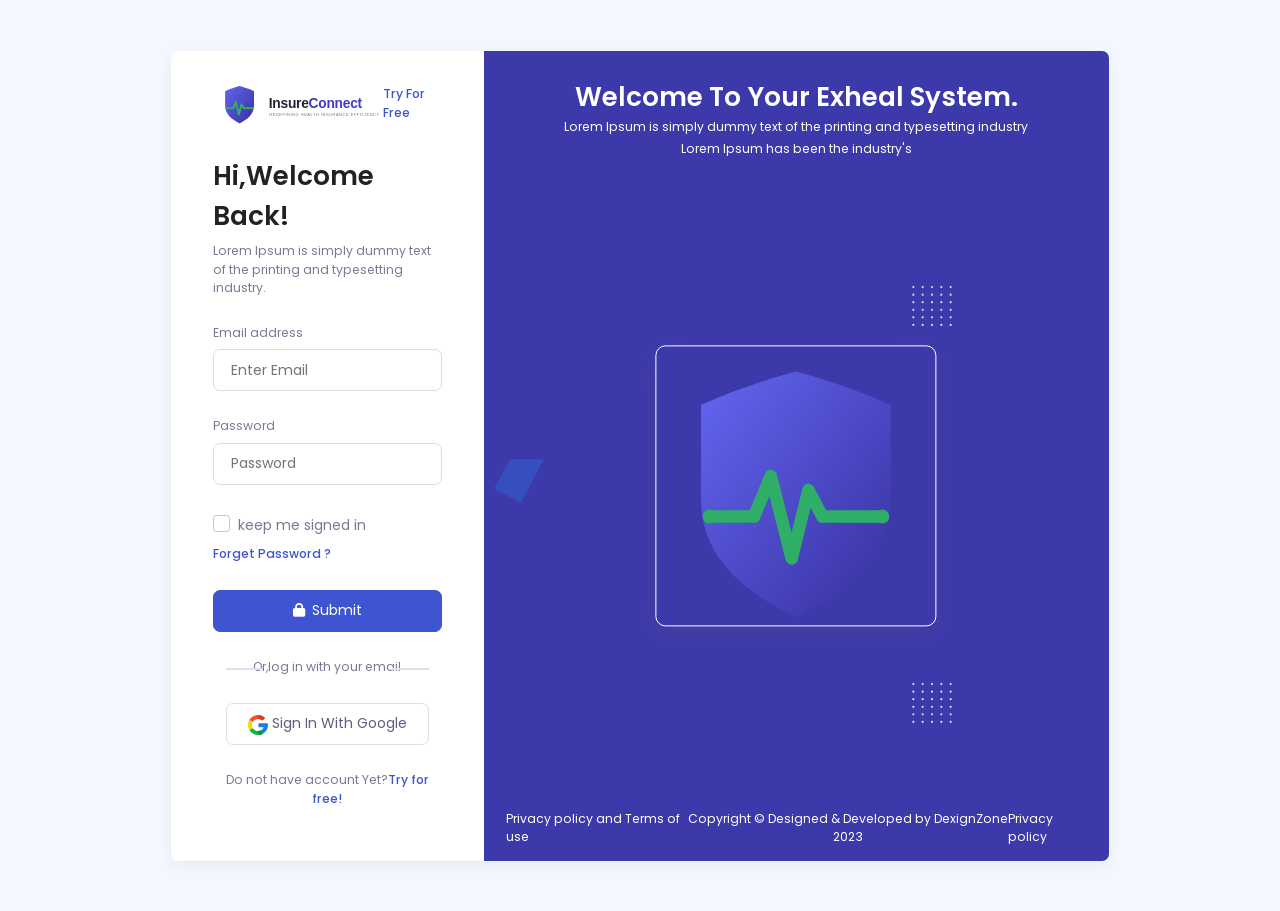
==== commit 94f06ae7: "fix" ====
--- a/index.html
+++ b/index.html
@@ -1,5 +1,5 @@
 <!doctype html>
-<html lang="en">
+<html lang="en" class="h-100">
   <head>
     <meta charset="utf-8" />
     <meta http-equiv="X-UA-Compatible" content="IE=edge" />
@@ -7,11 +7,17 @@
     <meta name="author" content="" />
     <meta name="robots" content="" />
     <meta name="viewport" content="width=device-width, initial-scale=1" />
-    <meta name="description" content="Exheal UI Admin  Bootstrap 5 Template" />
-    <meta property="og:title" content="Exheal UI Admin  Bootstrap 5 Template" />
+    <meta
+      name="description"
+      content="Salreo : Crypto Trading UI Admin  Bootstrap 5 Template"
+    />
+    <meta
+      property="og:title"
+      content="Salreo : Crypto Trading UI Admin  Bootstrap 5 Template"
+    />
     <meta
       property="og:description"
-      content="Exheal UI Admin  Bootstrap 5 Template"
+      content="Salreo : Crypto Trading UI Admin  Bootstrap 5 Template"
     />
     <meta
       property="og:image"
@@ -47,1184 +53,321 @@
       rel="stylesheet"
     />
     <link href="css/style.css" rel="stylesheet" />
+    <script src="js/auth.js"></script>
   </head>
-  <body class="dark-mode">
-    <!--*******************
-        Preloader start
-    ********************-->
-    <div id="preloader">
-      <div class="loader"></div>
-    </div>
-    <!--*******************
-        Preloader end
-    ********************-->
-    <!--**********************************
-        Main wrapper start
-    ***********************************-->
-    <div id="main-wrapper" class="wallet-open active">
-      <!--**********************************
-            Nav header start
-        ***********************************-->
-      <div class="nav-header">
-        <a href="index.html" class="brand-logo">
-          <svg
-            class="logo-abbr"
-            width="40"
-            height="40"
-            viewBox="0 0 576 672"
-            fill="none"
-            xmlns="http://www.w3.org/2000/svg"
-          >
-            <img
-              src="images/insureconnect-icon.svg"
-              alt="InsureConnect Logo"
-              width="170"
-            />
-          </svg>
-        </a>
-        <div class="nav-control">
-          <div class="hamburger">
-            <span class="line"></span><span class="line"></span
-            ><span class="line"></span>
-            <svg
-              width="26"
-              height="26"
-              viewBox="0 0 26 26"
-              fill="none"
-              xmlns="http://www.w3.org/2000/svg"
-            >
-              <rect x="22" y="11" width="4" height="4" rx="2" fill="#2A353A" />
-              <rect x="11" width="4" height="4" rx="2" fill="#2A353A" />
-              <rect x="22" width="4" height="4" rx="2" fill="#2A353A" />
-              <rect x="11" y="11" width="4" height="4" rx="2" fill="#2A353A" />
-              <rect x="11" y="22" width="4" height="4" rx="2" fill="#2A353A" />
-              <rect width="4" height="4" rx="2" fill="#2A353A" />
-              <rect y="11" width="4" height="4" rx="2" fill="#2A353A" />
-              <rect x="22" y="22" width="4" height="4" rx="2" fill="#2A353A" />
-              <rect y="22" width="4" height="4" rx="2" fill="#2A353A" />
-            </svg>
-          </div>
-        </div>
-      </div>
-      <!--**********************************
-            Nav header end
-        ***********************************-->
 
-      <!--**********************************
-            Chat box start
-        ***********************************-->
-      <div class="chatbox">
-        <div class="chatbox-close"></div>
-        <div class="custom-tab-1">
-          <ul class="nav nav-tabs">
-            <li class="nav-item">
-              <a class="nav-link" data-bs-toggle="tab" href="index.html#notes"
-                >Notes</a
-              >
-            </li>
-            <li class="nav-item">
-              <a class="nav-link" data-bs-toggle="tab" href="index.html#alerts"
-                >Alerts</a
-              >
-            </li>
-            <li class="nav-item">
-              <a
-                class="nav-link active"
-                data-bs-toggle="tab"
-                href="index.html#chat"
-                >Chat</a
-              >
-            </li>
-          </ul>
-          <div class="tab-content">
-            <div class="tab-pane fade active show" id="chat" role="tabpanel">
-              <div class="card mb-sm-3 mb-md-0 contacts_card dz-chat-user-box">
-                <div class="card-header chat-list-header text-center">
-                  <a href="javascript:void(0);"
-                    ><svg
-                      xmlns="http://www.w3.org/2000/svg"
-                      xmlns:xlink="http://www.w3.org/1999/xlink"
-                      width="18px"
-                      height="18px"
-                      viewBox="0 0 24 24"
-                      version="1.1"
-                    >
-                      <g
-                        stroke="none"
-                        stroke-width="1"
-                        fill="none"
-                        fill-rule="evenodd"
-                      >
-                        <rect
-                          fill="#000000"
-                          x="4"
-                          y="11"
-                          width="16"
-                          height="2"
-                          rx="1"
-                        />
-                        <rect
-                          fill="#000000"
-                          opacity="1.0"
-                          transform="translate(12.000000, 12.000000) rotate(-270.000000) translate(-12.000000, -12.000000) "
-                          x="4"
-                          y="11"
-                          width="16"
-                          height="2"
-                          rx="1"
-                        />
-                      </g></svg
-                  ></a>
-                  <div>
-                    <h6 class="mb-1">Chat List</h6>
-                    <p class="mb-0">Show All</p>
-                  </div>
-                  <a href="javascript:void(0);"
-                    ><svg
-                      xmlns="http://www.w3.org/2000/svg"
-                      xmlns:xlink="http://www.w3.org/1999/xlink"
-                      width="18px"
-                      height="18px"
-                      viewBox="0 0 24 24"
-                      version="1.1"
-                    >
-                      <g
-                        stroke="none"
-                        stroke-width="1"
-                        fill="none"
-                        fill-rule="evenodd"
-                      >
-                        <rect x="0" y="0" width="24" height="24" />
-                        <circle fill="#000000" cx="5" cy="12" r="2" />
-                        <circle fill="#000000" cx="12" cy="12" r="2" />
-                        <circle fill="#000000" cx="19" cy="12" r="2" />
-                      </g></svg
-                  ></a>
-                </div>
-                <div
-                  class="card-body contacts_body p-0 dz-scroll"
-                  id="DZ_W_Contacts_Body"
-                >
-                  <ul class="contacts">
-                    <li class="name-first-letter">A</li>
-                    <li class="active dz-chat-user">
-                      <div class="d-flex bd-highlight">
-                        <div class="img_cont">
+  <body class="body h-100">
+    <div class="container-fluid h-100">
+      <div class="row h-100 align-items-center justify-contain-center">
+        <div class="col-xl-12">
+          <div class="card main-width">
+            <div class="card-body p-0">
+              <div class="row m-0">
+                <div class="col-xl-4 col-lg-4">
+                  <div class="card">
+                    <div class="card-body">
+                      <div
+                        class="d-flex align-items-center justify-content-between mb-4"
+                      >
+                        <a href="dashboard.html">
                           <img
-                            src="images/avatar/1.jpg"
-                            class="rounded-circle user_img"
-                            alt=""
+                            src="images/insureconnect-lockup.svg"
+                            alt="InsureConnect Logo"
+                            width="170"
                           />
-                          <span class="online_icon"></span>
+                        </a>
+                        <span class="mt-xl-0 mt-3"
+                          ><a
+                            href="javascript:void(0);"
+                            class="text-primary font-w500"
+                            >Try For Free</a
+                          ></span
+                        >
+                      </div>
+                      <h2>Hi,Welcome Back!</h2>
+                      <span
+                        >Lorem Ipsum is simply dummy text of the printing and
+                        typesetting industry.</span
+                      >
+                      <div id="loginMsg" class="mb-3"></div>
+                      <form class="mt-4">
+                        <div class="form-group mb-4">
+                          <label for="exampleInputEmail1">Email address</label>
+                          <input
+                            type="email"
+                            class="form-control"
+                            id="exampleInputEmail1"
+                            placeholder="Enter Email"
+                          />
                         </div>
-                        <div class="user_info">
-                          <span>Archie Parker</span>
-                          <p>Kalid is online</p>
+                        <div class="form-group mb-4">
+                          <label for="exampleInputPassword1">Password</label>
+                          <input
+                            type="password"
+                            class="form-control"
+                            id="exampleInputPassword1"
+                            placeholder="Password"
+                          />
                         </div>
+                        <div
+                          class="d-flex align-items-center justify-content-between mb-4 flex-wrap"
+                        >
+                          <div class="form-check">
+                            <input
+                              type="checkbox"
+                              class="form-check-input"
+                              id="exampleCheck1"
+                            />
+                            <label
+                              class="form-check-label font-w400"
+                              for="exampleCheck1"
+                              >keep me signed in</label
+                            >
+                          </div>
+                          <span
+                            ><a
+                              href="#"
+                              class="text-primary font-w500 c-pointer"
+                              >Forget Password ?</a
+                            ></span
+                          >
+                        </div>
+                      </form>
+                      <a
+                        href="javascript:void(0);"
+                        id="loginBtn"
+                        class="btn btn-primary btn-block mb-4"
+                        ><i class="fa-solid fa-lock text-white me-2"></i
+                        >Submit</a
+                      >
+                      <div id="loginMsg" class="mb-3"></div>
+                      <div
+                        class="position-relative social-log text-center mb-4"
+                      >
+                        <span>Or,log in with your email</span>
                       </div>
-                    </li>
-                    <li class="dz-chat-user">
-                      <div class="d-flex bd-highlight">
-                        <div class="img_cont">
-                          <img
-                            src="images/avatar/2.jpg"
-                            class="rounded-circle user_img"
-                            alt=""
-                          />
-                          <span class="online_icon offline"></span>
-                        </div>
-                        <div class="user_info">
-                          <span>Alfie Mason</span>
-                          <p>Taherah left 7 mins ago</p>
-                        </div>
+                      <div class="text-center mb-4">
+                        <button class="btn btn-outline-light text-center">
+                          <!-- Generator: Adobe Illustrator 19.0.0, SVG Export Plug-In . SVG Version: 6.00 Build 0)  -->
+                          <svg
+                            version="1.1"
+                            width="20"
+                            height="20"
+                            id="Layer_1"
+                            xmlns="http://www.w3.org/2000/svg"
+                            xmlns:xlink="http://www.w3.org/1999/xlink"
+                            x="0px"
+                            y="0px"
+                            viewBox="0 0 512 512"
+                            style="enable-background: new 0 0 512 512"
+                            xml:space="preserve"
+                          >
+                            <path
+                              style="fill: #167ee6"
+                              d="M492.668,211.489l-208.84-0.01c-9.222,0-16.697,7.474-16.697,16.696v66.715
+													c0,9.22,7.475,16.696,16.696,16.696h117.606c-12.878,33.421-36.914,61.41-67.58,79.194L384,477.589
+													c80.442-46.523,128-128.152,128-219.53c0-13.011-0.959-22.312-2.877-32.785C507.665,217.317,500.757,211.489,492.668,211.489z"
+                            />
+                            <path
+                              style="fill: #12b347"
+                              d="M256,411.826c-57.554,0-107.798-31.446-134.783-77.979l-86.806,50.034
+													C78.586,460.443,161.34,512,256,512c46.437,0,90.254-12.503,128-34.292v-0.119l-50.147-86.81
+													C310.915,404.083,284.371,411.826,256,411.826z"
+                            />
+                            <path
+                              style="fill: #0f993e"
+                              d="M384,477.708v-0.119l-50.147-86.81c-22.938,13.303-49.48,21.047-77.853,21.047V512
+													C302.437,512,346.256,499.497,384,477.708z"
+                            />
+                            <path
+                              style="fill: #ffd500"
+                              d="M100.174,256c0-28.369,7.742-54.91,21.043-77.847l-86.806-50.034C12.502,165.746,0,209.444,0,256
+													s12.502,90.254,34.411,127.881l86.806-50.034C107.916,310.91,100.174,284.369,100.174,256z"
+                            />
+                            <path
+                              style="fill: #ff4b26"
+                              d="M256,100.174c37.531,0,72.005,13.336,98.932,35.519c6.643,5.472,16.298,5.077,22.383-1.008
+													l47.27-47.27c6.904-6.904,6.412-18.205-0.963-24.603C378.507,23.673,319.807,0,256,0C161.34,0,78.586,51.557,34.411,128.119
+													l86.806,50.034C148.202,131.62,198.446,100.174,256,100.174z"
+                            />
+                            <path
+                              style="fill: #d93f21"
+                              d="M354.932,135.693c6.643,5.472,16.299,5.077,22.383-1.008l47.27-47.27
+													c6.903-6.904,6.411-18.205-0.963-24.603C378.507,23.672,319.807,0,256,0v100.174C293.53,100.174,328.005,113.51,354.932,135.693z"
+                            />
+                            <g></g>
+                            <g></g>
+                            <g></g>
+                            <g></g>
+                            <g></g>
+                            <g></g>
+                            <g></g>
+                            <g></g>
+                            <g></g>
+                            <g></g>
+                            <g></g>
+                            <g></g>
+                            <g></g>
+                            <g></g>
+                            <g></g>
+                          </svg>
+
+                          Sign In With Google
+                        </button>
                       </div>
-                    </li>
-                    <li class="dz-chat-user">
-                      <div class="d-flex bd-highlight">
-                        <div class="img_cont">
-                          <img
-                            src="images/avatar/3.jpg"
-                            class="rounded-circle user_img"
-                            alt=""
-                          />
-                          <span class="online_icon"></span>
-                        </div>
-                        <div class="user_info">
-                          <span>AharlieKane</span>
-                          <p>Sami is online</p>
-                        </div>
+                      <div class="text-center">
+                        <span class=""
+                          >Do not have account Yet?<a
+                            href="javascript:void(0);"
+                            class="text-primary font-w500"
+                            >Try for free!</a
+                          ></span
+                        >
                       </div>
-                    </li>
-                    <li class="dz-chat-user">
-                      <div class="d-flex bd-highlight">
-                        <div class="img_cont">
-                          <img
-                            src="images/avatar/4.jpg"
-                            class="rounded-circle user_img"
-                            alt=""
-                          />
-                          <span class="online_icon offline"></span>
-                        </div>
-                        <div class="user_info">
-                          <span>Athan Jacoby</span>
-                          <p>Nargis left 30 mins ago</p>
-                        </div>
-                      </div>
-                    </li>
-                    <li class="name-first-letter">B</li>
-                    <li class="dz-chat-user">
-                      <div class="d-flex bd-highlight">
-                        <div class="img_cont">
-                          <img
-                            src="images/avatar/5.jpg"
-                            class="rounded-circle user_img"
-                            alt=""
-                          />
-                          <span class="online_icon offline"></span>
-                        </div>
-                        <div class="user_info">
-                          <span>Bashid Samim</span>
-                          <p>Rashid left 50 mins ago</p>
-                        </div>
-                      </div>
-                    </li>
-                    <li class="dz-chat-user">
-                      <div class="d-flex bd-highlight">
-                        <div class="img_cont">
-                          <img
-                            src="images/avatar/1.jpg"
-                            class="rounded-circle user_img"
-                            alt=""
-                          />
-                          <span class="online_icon"></span>
-                        </div>
-                        <div class="user_info">
-                          <span>Breddie Ronan</span>
-                          <p>Kalid is online</p>
-                        </div>
-                      </div>
-                    </li>
-                    <li class="dz-chat-user">
-                      <div class="d-flex bd-highlight">
-                        <div class="img_cont">
-                          <img
-                            src="images/avatar/2.jpg"
-                            class="rounded-circle user_img"
-                            alt=""
-                          />
-                          <span class="online_icon offline"></span>
-                        </div>
-                        <div class="user_info">
-                          <span>Ceorge Carson</span>
-                          <p>Taherah left 7 mins ago</p>
-                        </div>
-                      </div>
-                    </li>
-                    <li class="name-first-letter">D</li>
-                    <li class="dz-chat-user">
-                      <div class="d-flex bd-highlight">
-                        <div class="img_cont">
-                          <img
-                            src="images/avatar/3.jpg"
-                            class="rounded-circle user_img"
-                            alt=""
-                          />
-                          <span class="online_icon"></span>
-                        </div>
-                        <div class="user_info">
-                          <span>Darry Parker</span>
-                          <p>Sami is online</p>
-                        </div>
-                      </div>
-                    </li>
-                    <li class="dz-chat-user">
-                      <div class="d-flex bd-highlight">
-                        <div class="img_cont">
-                          <img
-                            src="images/avatar/4.jpg"
-                            class="rounded-circle user_img"
-                            alt=""
-                          />
-                          <span class="online_icon offline"></span>
-                        </div>
-                        <div class="user_info">
-                          <span>Denry Hunter</span>
-                          <p>Nargis left 30 mins ago</p>
-                        </div>
-                      </div>
-                    </li>
-                    <li class="name-first-letter">J</li>
-                    <li class="dz-chat-user">
-                      <div class="d-flex bd-highlight">
-                        <div class="img_cont">
-                          <img
-                            src="images/avatar/5.jpg"
-                            class="rounded-circle user_img"
-                            alt=""
-                          />
-                          <span class="online_icon offline"></span>
-                        </div>
-                        <div class="user_info">
-                          <span>Jack Ronan</span>
-                          <p>Rashid left 50 mins ago</p>
-                        </div>
-                      </div>
-                    </li>
-                    <li class="dz-chat-user">
-                      <div class="d-flex bd-highlight">
-                        <div class="img_cont">
-                          <img
-                            src="images/avatar/1.jpg"
-                            class="rounded-circle user_img"
-                            alt=""
-                          />
-                          <span class="online_icon"></span>
-                        </div>
-                        <div class="user_info">
-                          <span>Jacob Tucker</span>
-                          <p>Kalid is online</p>
-                        </div>
-                      </div>
-                    </li>
-                    <li class="dz-chat-user">
-                      <div class="d-flex bd-highlight">
-                        <div class="img_cont">
-                          <img
-                            src="images/avatar/2.jpg"
-                            class="rounded-circle user_img"
-                            alt=""
-                          />
-                          <span class="online_icon offline"></span>
-                        </div>
-                        <div class="user_info">
-                          <span>James Logan</span>
-                          <p>Taherah left 7 mins ago</p>
-                        </div>
-                      </div>
-                    </li>
-                    <li class="dz-chat-user">
-                      <div class="d-flex bd-highlight">
-                        <div class="img_cont">
-                          <img
-                            src="images/avatar/3.jpg"
-                            class="rounded-circle user_img"
-                            alt=""
-                          />
-                          <span class="online_icon"></span>
-                        </div>
-                        <div class="user_info">
-                          <span>Joshua Weston</span>
-                          <p>Sami is online</p>
-                        </div>
-                      </div>
-                    </li>
-                    <li class="name-first-letter">O</li>
-                    <li class="dz-chat-user">
-                      <div class="d-flex bd-highlight">
-                        <div class="img_cont">
-                          <img
-                            src="images/avatar/4.jpg"
-                            class="rounded-circle user_img"
-                            alt=""
-                          />
-                          <span class="online_icon offline"></span>
-                        </div>
-                        <div class="user_info">
-                          <span>Oliver Acker</span>
-                          <p>Nargis left 30 mins ago</p>
-                        </div>
-                      </div>
-                    </li>
-                    <li class="dz-chat-user">
-                      <div class="d-flex bd-highlight">
-                        <div class="img_cont">
-                          <img
-                            src="images/avatar/5.jpg"
-                            class="rounded-circle user_img"
-                            alt=""
-                          />
-                          <span class="online_icon offline"></span>
-                        </div>
-                        <div class="user_info">
-                          <span>Oscar Weston</span>
-                          <p>Rashid left 50 mins ago</p>
-                        </div>
-                      </div>
-                    </li>
-                  </ul>
-                </div>
-              </div>
-              <div class="card chat dz-chat-history-box d-none">
-                <div class="card-header chat-list-header text-center">
-                  <a href="javascript:void(0);" class="dz-chat-history-back">
-                    <svg
-                      xmlns="http://www.w3.org/2000/svg"
-                      xmlns:xlink="http://www.w3.org/1999/xlink"
-                      width="18px"
-                      height="18px"
-                      viewBox="0 0 24 24"
-                      version="1.1"
-                    >
-                      <g
-                        stroke="none"
-                        stroke-width="1"
-                        fill="none"
-                        fill-rule="evenodd"
-                      >
-                        <polygon points="0 0 24 0 24 24 0 24" />
-                        <rect
-                          fill="#000000"
-                          opacity="0.3"
-                          transform="translate(15.000000, 12.000000) scale(-1, 1) rotate(-90.000000) translate(-15.000000, -12.000000) "
-                          x="14"
-                          y="7"
-                          width="2"
-                          height="10"
-                          rx="1"
-                        />
-                        <path
-                          d="M3.7071045,15.7071045 C3.3165802,16.0976288 2.68341522,16.0976288 2.29289093,15.7071045 C1.90236664,15.3165802 1.90236664,14.6834152 2.29289093,14.2928909 L8.29289093,8.29289093 C8.67146987,7.914312 9.28105631,7.90106637 9.67572234,8.26284357 L15.6757223,13.7628436 C16.0828413,14.136036 16.1103443,14.7686034 15.7371519,15.1757223 C15.3639594,15.5828413 14.7313921,15.6103443 14.3242731,15.2371519 L9.03007346,10.3841355 L3.7071045,15.7071045 Z"
-                          fill="#000000"
-                          fill-rule="nonzero"
-                          transform="translate(9.000001, 11.999997) scale(-1, -1) rotate(90.000000) translate(-9.000001, -11.999997) "
-                        />
-                      </g>
-                    </svg>
-                  </a>
-                  <div>
-                    <h6 class="mb-1">Chat with Khelesh</h6>
-                    <p class="mb-0 text-success">Online</p>
-                  </div>
-                  <div class="dropdown">
-                    <a
-                      href="javascript:void(0);"
-                      data-bs-toggle="dropdown"
-                      aria-expanded="false"
-                      ><svg
-                        xmlns="http://www.w3.org/2000/svg"
-                        xmlns:xlink="http://www.w3.org/1999/xlink"
-                        width="18px"
-                        height="18px"
-                        viewBox="0 0 24 24"
-                        version="1.1"
-                      >
-                        <g
-                          stroke="none"
-                          stroke-width="1"
-                          fill="none"
-                          fill-rule="evenodd"
-                        >
-                          <rect x="0" y="0" width="24" height="24" />
-                          <circle fill="#000000" cx="5" cy="12" r="2" />
-                          <circle fill="#000000" cx="12" cy="12" r="2" />
-                          <circle fill="#000000" cx="19" cy="12" r="2" />
-                        </g></svg
-                    ></a>
-                    <ul class="dropdown-menu dropdown-menu-end">
-                      <li class="dropdown-item">
-                        <i class="fa fa-user-circle text-primary me-2"></i> View
-                        profile
-                      </li>
-                      <li class="dropdown-item">
-                        <i class="fa fa-users text-primary me-2"></i> Add to
-                        btn-close friends
-                      </li>
-                      <li class="dropdown-item">
-                        <i class="fa fa-plus text-primary me-2"></i> Add to
-                        group
-                      </li>
-                      <li class="dropdown-item">
-                        <i class="fa fa-ban text-primary me-2"></i> Block
-                      </li>
-                    </ul>
+                    </div>
                   </div>
                 </div>
                 <div
-                  class="card-body msg_card_body dz-scroll"
-                  id="DZ_W_Contacts_Body3"
+                  class="col-xl-8 col-lg-8 position-relative bg-secondary login-border"
                 >
-                  <div class="d-flex justify-content-start mb-4">
-                    <div class="img_cont_msg">
-                      <img
-                        src="images/avatar/1.jpg"
-                        class="rounded-circle user_img_msg"
-                        alt=""
-                      />
+                  <div class="d-flex flex-column justify-content-between h-100">
+                    <div class="content text-center py-4">
+                      <h2 class="text-white mb-0">
+                        Welcome To Your Exheal System.
+                      </h2>
+                      <p class="text-white">
+                        Lorem Ipsum is simply dummy text of the printing and
+                        typesetting industry<br />Lorem Ipsum has been the
+                        industry's
+                      </p>
                     </div>
-                    <div class="msg_cotainer">
-                      Hi, how are you samim?
-                      <span class="msg_time">8:40 AM, Today</span>
-                    </div>
-                  </div>
-                  <div class="d-flex justify-content-end mb-4">
-                    <div class="msg_cotainer_send">
-                      Hi Khalid i am good tnx how about you?
-                      <span class="msg_time_send">8:55 AM, Today</span>
-                    </div>
-                    <div class="img_cont_msg">
-                      <img
-                        src="images/avatar/2.jpg"
-                        class="rounded-circle user_img_msg"
-                        alt=""
-                      />
-                    </div>
-                  </div>
-                  <div class="d-flex justify-content-start mb-4">
-                    <div class="img_cont_msg">
-                      <img
-                        src="images/avatar/1.jpg"
-                        class="rounded-circle user_img_msg"
-                        alt=""
-                      />
-                    </div>
-                    <div class="msg_cotainer">
-                      I am good too, thank you for your chat template
-                      <span class="msg_time">9:00 AM, Today</span>
-                    </div>
-                  </div>
-                  <div class="d-flex justify-content-end mb-4">
-                    <div class="msg_cotainer_send">
-                      You are welcome
-                      <span class="msg_time_send">9:05 AM, Today</span>
-                    </div>
-                    <div class="img_cont_msg">
-                      <img
-                        src="images/avatar/2.jpg"
-                        class="rounded-circle user_img_msg"
-                        alt=""
-                      />
-                    </div>
-                  </div>
-                  <div class="d-flex justify-content-start mb-4">
-                    <div class="img_cont_msg">
-                      <img
-                        src="images/avatar/1.jpg"
-                        class="rounded-circle user_img_msg"
-                        alt=""
-                      />
-                    </div>
-                    <div class="msg_cotainer">
-                      I am looking for your next templates
-                      <span class="msg_time">9:07 AM, Today</span>
-                    </div>
-                  </div>
-                  <div class="d-flex justify-content-end mb-4">
-                    <div class="msg_cotainer_send">
-                      Ok, thank you have a good day
-                      <span class="msg_time_send">9:10 AM, Today</span>
-                    </div>
-                    <div class="img_cont_msg">
-                      <img
-                        src="images/avatar/2.jpg"
-                        class="rounded-circle user_img_msg"
-                        alt=""
-                      />
-                    </div>
-                  </div>
-                  <div class="d-flex justify-content-start mb-4">
-                    <div class="img_cont_msg">
-                      <img
-                        src="images/avatar/1.jpg"
-                        class="rounded-circle user_img_msg"
-                        alt=""
-                      />
-                    </div>
-                    <div class="msg_cotainer">
-                      Bye, see you
-                      <span class="msg_time">9:12 AM, Today</span>
-                    </div>
-                  </div>
-                  <div class="d-flex justify-content-start mb-4">
-                    <div class="img_cont_msg">
-                      <img
-                        src="images/avatar/1.jpg"
-                        class="rounded-circle user_img_msg"
-                        alt=""
-                      />
-                    </div>
-                    <div class="msg_cotainer">
-                      Hi, how are you samim?
-                      <span class="msg_time">8:40 AM, Today</span>
-                    </div>
-                  </div>
-                  <div class="d-flex justify-content-end mb-4">
-                    <div class="msg_cotainer_send">
-                      Hi Khalid i am good tnx how about you?
-                      <span class="msg_time_send">8:55 AM, Today</span>
-                    </div>
-                    <div class="img_cont_msg">
-                      <img
-                        src="images/avatar/2.jpg"
-                        class="rounded-circle user_img_msg"
-                        alt=""
-                      />
-                    </div>
-                  </div>
-                  <div class="d-flex justify-content-start mb-4">
-                    <div class="img_cont_msg">
-                      <img
-                        src="images/avatar/1.jpg"
-                        class="rounded-circle user_img_msg"
-                        alt=""
-                      />
-                    </div>
-                    <div class="msg_cotainer">
-                      I am good too, thank you for your chat template
-                      <span class="msg_time">9:00 AM, Today</span>
-                    </div>
-                  </div>
-                  <div class="d-flex justify-content-end mb-4">
-                    <div class="msg_cotainer_send">
-                      You are welcome
-                      <span class="msg_time_send">9:05 AM, Today</span>
-                    </div>
-                    <div class="img_cont_msg">
-                      <img
-                        src="images/avatar/2.jpg"
-                        class="rounded-circle user_img_msg"
-                        alt=""
-                      />
-                    </div>
-                  </div>
-                  <div class="d-flex justify-content-start mb-4">
-                    <div class="img_cont_msg">
-                      <img
-                        src="images/avatar/1.jpg"
-                        class="rounded-circle user_img_msg"
-                        alt=""
-                      />
-                    </div>
-                    <div class="msg_cotainer">
-                      I am looking for your next templates
-                      <span class="msg_time">9:07 AM, Today</span>
-                    </div>
-                  </div>
-                  <div class="d-flex justify-content-end mb-4">
-                    <div class="msg_cotainer_send">
-                      Ok, thank you have a good day
-                      <span class="msg_time_send">9:10 AM, Today</span>
-                    </div>
-                    <div class="img_cont_msg">
-                      <img
-                        src="images/avatar/2.jpg"
-                        class="rounded-circle user_img_msg"
-                        alt=""
-                      />
-                    </div>
-                  </div>
-                  <div class="d-flex justify-content-start mb-4">
-                    <div class="img_cont_msg">
-                      <img
-                        src="images/avatar/1.jpg"
-                        class="rounded-circle user_img_msg"
-                        alt=""
-                      />
-                    </div>
-                    <div class="msg_cotainer">
-                      Bye, see you
-                      <span class="msg_time">9:12 AM, Today</span>
-                    </div>
-                  </div>
-                </div>
-                <div class="card-footer type_msg">
-                  <div class="input-group">
-                    <textarea
-                      class="form-control"
-                      placeholder="Type your message..."
-                    ></textarea>
-                    <div class="input-group-append">
-                      <button type="button" class="btn btn-primary">
-                        <i class="fa fa-location-arrow"></i>
-                      </button>
-                    </div>
-                  </div>
-                </div>
-              </div>
-            </div>
-            <div class="tab-pane fade" id="alerts" role="tabpanel">
-              <div class="card mb-sm-3 mb-md-0 contacts_card">
-                <div class="card-header chat-list-header text-center">
-                  <a href="javascript:void(0);"
-                    ><svg
-                      xmlns="http://www.w3.org/2000/svg"
-                      xmlns:xlink="http://www.w3.org/1999/xlink"
-                      width="18px"
-                      height="18px"
-                      viewBox="0 0 24 24"
-                      version="1.1"
-                    >
-                      <g
-                        stroke="none"
-                        stroke-width="1"
-                        fill="none"
-                        fill-rule="evenodd"
-                      >
-                        <rect x="0" y="0" width="24" height="24" />
-                        <circle fill="#000000" cx="5" cy="12" r="2" />
-                        <circle fill="#000000" cx="12" cy="12" r="2" />
-                        <circle fill="#000000" cx="19" cy="12" r="2" />
-                      </g></svg
-                  ></a>
-                  <div>
-                    <h6 class="mb-1">Notications</h6>
-                    <p class="mb-0">Show All</p>
-                  </div>
-                  <a href="javascript:void(0);"
-                    ><svg
-                      xmlns="http://www.w3.org/2000/svg"
-                      xmlns:xlink="http://www.w3.org/1999/xlink"
-                      width="18px"
-                      height="18px"
-                      viewBox="0 0 24 24"
-                      version="1.1"
-                    >
-                      <g
-                        stroke="none"
-                        stroke-width="1"
-                        fill="none"
-                        fill-rule="evenodd"
-                      >
-                        <rect x="0" y="0" width="24" height="24" />
-                        <path
-                          d="M14.2928932,16.7071068 C13.9023689,16.3165825 13.9023689,15.6834175 14.2928932,15.2928932 C14.6834175,14.9023689 15.3165825,14.9023689 15.7071068,15.2928932 L19.7071068,19.2928932 C20.0976311,19.6834175 20.0976311,20.3165825 19.7071068,20.7071068 C19.3165825,21.0976311 18.6834175,21.0976311 18.2928932,20.7071068 L14.2928932,16.7071068 Z"
-                          fill="#000000"
-                          fill-rule="nonzero"
-                          opacity="1"
-                        />
-                        <path
-                          d="M11,16 C13.7614237,16 16,13.7614237 16,11 C16,8.23857625 13.7614237,6 11,6 C8.23857625,6 6,8.23857625 6,11 C6,13.7614237 8.23857625,16 11,16 Z M11,18 C7.13400675,18 4,14.8659932 4,11 C4,7.13400675 7.13400675,4 11,4 C14.8659932,4 18,7.13400675 18,11 C18,14.8659932 14.8659932,18 11,18 Z"
-                          fill="#000000"
-                          fill-rule="nonzero"
-                        />
-                      </g></svg
-                  ></a>
-                </div>
-                <div
-                  class="card-body contacts_body p-0 dz-scroll"
-                  id="DZ_W_Contacts_Body1"
-                >
-                  <ul class="contacts">
-                    <li class="name-first-letter">SEVER STATUS</li>
-                    <li class="active">
-                      <div class="d-flex bd-highlight">
-                        <div class="img_cont primary">KK</div>
-                        <div class="user_info">
-                          <span>David Nester Birthday</span>
-                          <p class="text-primary">Today</p>
-                        </div>
-                      </div>
-                    </li>
-                    <li class="name-first-letter">SOCIAL</li>
-                    <li>
-                      <div class="d-flex bd-highlight">
-                        <div class="img_cont success">RU</div>
-                        <div class="user_info">
-                          <span>Perfection Simplified</span>
-                          <p>Jame Smith commented on your status</p>
-                        </div>
-                      </div>
-                    </li>
-                    <li class="name-first-letter">SEVER STATUS</li>
-                    <li>
-                      <div class="d-flex bd-highlight">
-                        <div class="img_cont primary">AU</div>
-                        <div class="user_info">
-                          <span>AharlieKane</span>
-                          <p>Sami is online</p>
-                        </div>
-                      </div>
-                    </li>
-                    <li>
-                      <div class="d-flex bd-highlight">
-                        <div class="img_cont info">MO</div>
-                        <div class="user_info">
-                          <span>Athan Jacoby</span>
-                          <p>Nargis left 30 mins ago</p>
-                        </div>
-                      </div>
-                    </li>
-                  </ul>
-                </div>
-                <div class="card-footer"></div>
-              </div>
-            </div>
-            <div class="tab-pane fade" id="notes">
-              <div class="card mb-sm-3 mb-md-0 note_card">
-                <div class="card-header chat-list-header text-center">
-                  <a href="javascript:void(0);"
-                    ><svg
-                      xmlns="http://www.w3.org/2000/svg"
-                      xmlns:xlink="http://www.w3.org/1999/xlink"
-                      width="18px"
-                      height="18px"
-                      viewBox="0 0 24 24"
-                      version="1.1"
-                    >
-                      <g
-                        stroke="none"
-                        stroke-width="1"
-                        fill="none"
-                        fill-rule="evenodd"
-                      >
-                        <rect
-                          fill="#000000"
-                          x="4"
-                          y="11"
-                          width="16"
-                          height="2"
-                          rx="1"
-                        />
-                        <rect
-                          fill="#000000"
-                          opacity="1.0"
-                          transform="translate(12.000000, 12.000000) rotate(-270.000000) translate(-12.000000, -12.000000) "
-                          x="4"
-                          y="11"
-                          width="16"
-                          height="2"
-                          rx="1"
-                        />
-                      </g></svg
-                  ></a>
-                  <div>
-                    <h6 class="mb-1">Notes</h6>
-                    <p class="mb-0">Add New Nots</p>
-                  </div>
-                  <a href="javascript:void(0);"
-                    ><svg
-                      xmlns="http://www.w3.org/2000/svg"
-                      xmlns:xlink="http://www.w3.org/1999/xlink"
-                      width="18px"
-                      height="18px"
-                      viewBox="0 0 24 24"
-                      version="1.1"
-                    >
-                      <g
-                        stroke="none"
-                        stroke-width="1"
-                        fill="none"
-                        fill-rule="evenodd"
-                      >
-                        <rect x="0" y="0" width="24" height="24" />
-                        <path
-                          d="M14.2928932,16.7071068 C13.9023689,16.3165825 13.9023689,15.6834175 14.2928932,15.2928932 C14.6834175,14.9023689 15.3165825,14.9023689 15.7071068,15.2928932 L19.7071068,19.2928932 C20.0976311,19.6834175 20.0976311,20.3165825 19.7071068,20.7071068 C19.3165825,21.0976311 18.6834175,21.0976311 18.2928932,20.7071068 L14.2928932,16.7071068 Z"
-                          fill="#000000"
-                          fill-rule="nonzero"
-                          opacity="1"
-                        />
-                        <path
-                          d="M11,16 C13.7614237,16 16,13.7614237 16,11 C16,8.23857625 13.7614237,6 11,6 C8.23857625,6 6,8.23857625 6,11 C6,13.7614237 8.23857625,16 11,16 Z M11,18 C7.13400675,18 4,14.8659932 4,11 C4,7.13400675 7.13400675,4 11,4 C14.8659932,4 18,7.13400675 18,11 C18,14.8659932 14.8659932,18 11,18 Z"
-                          fill="#000000"
-                          fill-rule="nonzero"
-                        />
-                      </g></svg
-                  ></a>
-                </div>
-                <div
-                  class="card-body contacts_body p-0 dz-scroll"
-                  id="DZ_W_Contacts_Body2"
-                >
-                  <ul class="contacts">
-                    <li class="active">
-                      <div class="d-flex bd-highlight">
-                        <div class="user_info">
-                          <span>New order placed..</span>
-                          <p>10 Aug 2020</p>
-                        </div>
-                        <div class="ms-auto">
-                          <a
-                            href="javascript:void(0);"
-                            class="btn btn-primary btn-xs sharp me-1"
-                            ><i class="fas fa-pencil-alt"></i
-                          ></a>
-                          <a
-                            href="javascript:void(0);"
-                            class="btn btn-danger btn-xs sharp"
-                            ><i class="fa fa-trash"></i
-                          ></a>
-                        </div>
-                      </div>
-                    </li>
-                    <li>
-                      <div class="d-flex bd-highlight">
-                        <div class="user_info">
-                          <span>Youtube, a video-sharing website..</span>
-                          <p>10 Aug 2020</p>
-                        </div>
-                        <div class="ms-auto">
-                          <a
-                            href="javascript:void(0);"
-                            class="btn btn-primary btn-xs sharp me-1"
-                            ><i class="fas fa-pencil-alt"></i
-                          ></a>
-                          <a
-                            href="javascript:void(0);"
-                            class="btn btn-danger btn-xs sharp"
-                            ><i class="fa fa-trash"></i
-                          ></a>
-                        </div>
-                      </div>
-                    </li>
-                    <li>
-                      <div class="d-flex bd-highlight">
-                        <div class="user_info">
-                          <span>john just buy your product..</span>
-                          <p>10 Aug 2020</p>
-                        </div>
-                        <div class="ms-auto">
-                          <a
-                            href="javascript:void(0);"
-                            class="btn btn-primary btn-xs sharp me-1"
-                            ><i class="fas fa-pencil-alt"></i
-                          ></a>
-                          <a
-                            href="javascript:void(0);"
-                            class="btn btn-danger btn-xs sharp"
-                            ><i class="fa fa-trash"></i
-                          ></a>
-                        </div>
-                      </div>
-                    </li>
-                    <li>
-                      <div class="d-flex bd-highlight">
-                        <div class="user_info">
-                          <span>Athan Jacoby</span>
-                          <p>10 Aug 2020</p>
-                        </div>
-                        <div class="ms-auto">
-                          <a
-                            href="javascript:void(0);"
-                            class="btn btn-primary btn-xs sharp me-1"
-                            ><i class="fas fa-pencil-alt"></i
-                          ></a>
-                          <a
-                            href="javascript:void(0);"
-                            class="btn btn-danger btn-xs sharp"
-                            ><i class="fa fa-trash"></i
-                          ></a>
-                        </div>
-                      </div>
-                    </li>
-                  </ul>
-                </div>
-              </div>
-            </div>
-          </div>
-        </div>
-      </div>
-      <!--**********************************
-            Chat box End
-        ***********************************-->
-
-      <!-- ***********************************
-			Wallet Bar Start
-		***********************************-->
-      <div
-        class="wallet-bar wow fadeInRight dz-scroll active"
-        id="wallet-bar"
-        data-wow-delay="0.7s"
-      >
-        <div class="row">
-          <!--column-->
-          <div class="col-xl-12">
-            <div class="card bg-transparent contacts mb-0">
-              <div class="card-body pb-2">
-                <div id="pieChart"></div>
-                <div
-                  class="d-flex align-items-center justify-content-between mb-3"
-                >
-                  <svg
-                    class="me-2"
-                    width="14"
-                    height="14"
-                    viewBox="0 0 14 14"
-                    fill="none"
-                    xmlns="http://www.w3.org/2000/svg"
-                  >
-                    <rect width="14" height="14" rx="3" fill="#13C28F" /></svg
-                  ><span>Income</span>
-                  <h6 class="ms-auto font-w700 mb-0">30%</h6>
-                </div>
-                <div
-                  class="d-flex align-items-center justify-content-between mb-3"
-                >
-                  <svg
-                    class="me-2"
-                    width="14"
-                    height="14"
-                    viewBox="0 0 14 14"
-                    fill="none"
-                    xmlns="http://www.w3.org/2000/svg"
-                  >
-                    <rect width="14" height="14" rx="3" fill="#FD5353" />
-                  </svg>
-                  <span>Expense</span>
-                  <h6 class="ms-auto font-w700 mb-0">40%</h6>
-                </div>
-                <div
-                  class="d-flex align-items-center justify-content-between mb-3"
-                >
-                  <svg
-                    class="me-2"
-                    width="14"
-                    height="14"
-                    viewBox="0 0 14 14"
-                    fill="none"
-                    xmlns="http://www.w3.org/2000/svg"
-                  >
-                    <rect width="14" height="14" rx="3" fill="#EEEEEE" />
-                  </svg>
-                  <span>Unknown</span>
-                  <h6 class="ms-auto font-w700 mb-0">50%</h6>
-                </div>
-              </div>
-              <div class="card order remove-radius mb-0">
-                <div class="card-body">
-                  <div
-                    class="d-flex align-items-center justify-content-between"
-                  >
-                    <div>
-                      <span class="text-primary">Orders</span>
-                      <h3 class="font-w600 mb-0">2,76k</h3>
-                    </div>
-                    <div class="order-svg">
+                    <div class="login-media-1">
+                      <img src="images/insureconnect-icon.svg" alt="" />
                       <svg
-                        width="24"
-                        height="24"
-                        viewBox="0 0 24 24"
+                        class="dot-svg"
+                        width="40"
+                        height="40"
+                        viewBox="0 0 89 90"
                         fill="none"
                         xmlns="http://www.w3.org/2000/svg"
                       >
+                        <circle cx="2.5" cy="2.5" r="2.5" fill="#D9D9D9" />
+                        <circle cx="23.5" cy="2.5" r="2.5" fill="#D9D9D9" />
+                        <circle cx="44.5" cy="2.5" r="2.5" fill="#D9D9D9" />
+                        <circle cx="65.5" cy="2.5" r="2.5" fill="#D9D9D9" />
+                        <circle cx="86.5" cy="2.5" r="2.5" fill="#D9D9D9" />
+                        <circle cx="2.5" cy="87.5" r="2.5" fill="#D9D9D9" />
+                        <circle cx="23.5" cy="87.5" r="2.5" fill="#D9D9D9" />
+                        <circle cx="44.5" cy="87.5" r="2.5" fill="#D9D9D9" />
+                        <circle cx="65.5" cy="87.5" r="2.5" fill="#D9D9D9" />
+                        <circle cx="86.5" cy="87.5" r="2.5" fill="#D9D9D9" />
+                        <circle cx="2.5" cy="70.5" r="2.5" fill="#D9D9D9" />
+                        <circle cx="23.5" cy="70.5" r="2.5" fill="#D9D9D9" />
+                        <circle cx="44.5" cy="70.5" r="2.5" fill="#D9D9D9" />
+                        <circle cx="65.5" cy="70.5" r="2.5" fill="#D9D9D9" />
+                        <circle cx="86.5" cy="70.5" r="2.5" fill="#D9D9D9" />
+                        <circle cx="2.5" cy="19.5" r="2.5" fill="#D9D9D9" />
+                        <circle cx="23.5" cy="19.5" r="2.5" fill="#D9D9D9" />
+                        <circle cx="44.5" cy="19.5" r="2.5" fill="#D9D9D9" />
+                        <circle cx="65.5" cy="19.5" r="2.5" fill="#D9D9D9" />
+                        <circle cx="86.5" cy="19.5" r="2.5" fill="#D9D9D9" />
+                        <circle cx="2.5" cy="36.5" r="2.5" fill="#D9D9D9" />
+                        <circle cx="23.5" cy="36.5" r="2.5" fill="#D9D9D9" />
+                        <circle cx="44.5" cy="36.5" r="2.5" fill="#D9D9D9" />
+                        <circle cx="65.5" cy="36.5" r="2.5" fill="#D9D9D9" />
+                        <circle cx="86.5" cy="36.5" r="2.5" fill="#D9D9D9" />
+                        <circle cx="2.5" cy="53.5" r="2.5" fill="#D9D9D9" />
+                        <circle cx="23.5" cy="53.5" r="2.5" fill="#D9D9D9" />
+                        <circle cx="44.5" cy="53.5" r="2.5" fill="#D9D9D9" />
+                        <circle cx="65.5" cy="53.5" r="2.5" fill="#D9D9D9" />
+                        <circle cx="86.5" cy="53.5" r="2.5" fill="#D9D9D9" />
+                      </svg>
+                      <svg
+                        class="dot-svg-end"
+                        width="40"
+                        height="40"
+                        viewBox="0 0 89 90"
+                        fill="none"
+                        xmlns="http://www.w3.org/2000/svg"
+                      >
+                        <circle cx="2.5" cy="2.5" r="2.5" fill="#D9D9D9" />
+                        <circle cx="23.5" cy="2.5" r="2.5" fill="#D9D9D9" />
+                        <circle cx="44.5" cy="2.5" r="2.5" fill="#D9D9D9" />
+                        <circle cx="65.5" cy="2.5" r="2.5" fill="#D9D9D9" />
+                        <circle cx="86.5" cy="2.5" r="2.5" fill="#D9D9D9" />
+                        <circle cx="2.5" cy="87.5" r="2.5" fill="#D9D9D9" />
+                        <circle cx="23.5" cy="87.5" r="2.5" fill="#D9D9D9" />
+                        <circle cx="44.5" cy="87.5" r="2.5" fill="#D9D9D9" />
+                        <circle cx="65.5" cy="87.5" r="2.5" fill="#D9D9D9" />
+                        <circle cx="86.5" cy="87.5" r="2.5" fill="#D9D9D9" />
+                        <circle cx="2.5" cy="70.5" r="2.5" fill="#D9D9D9" />
+                        <circle cx="23.5" cy="70.5" r="2.5" fill="#D9D9D9" />
+                        <circle cx="44.5" cy="70.5" r="2.5" fill="#D9D9D9" />
+                        <circle cx="65.5" cy="70.5" r="2.5" fill="#D9D9D9" />
+                        <circle cx="86.5" cy="70.5" r="2.5" fill="#D9D9D9" />
+                        <circle cx="2.5" cy="19.5" r="2.5" fill="#D9D9D9" />
+                        <circle cx="23.5" cy="19.5" r="2.5" fill="#D9D9D9" />
+                        <circle cx="44.5" cy="19.5" r="2.5" fill="#D9D9D9" />
+                        <circle cx="65.5" cy="19.5" r="2.5" fill="#D9D9D9" />
+                        <circle cx="86.5" cy="19.5" r="2.5" fill="#D9D9D9" />
+                        <circle cx="2.5" cy="36.5" r="2.5" fill="#D9D9D9" />
+                        <circle cx="23.5" cy="36.5" r="2.5" fill="#D9D9D9" />
+                        <circle cx="44.5" cy="36.5" r="2.5" fill="#D9D9D9" />
+                        <circle cx="65.5" cy="36.5" r="2.5" fill="#D9D9D9" />
+                        <circle cx="86.5" cy="36.5" r="2.5" fill="#D9D9D9" />
+                        <circle cx="2.5" cy="53.5" r="2.5" fill="#D9D9D9" />
+                        <circle cx="23.5" cy="53.5" r="2.5" fill="#D9D9D9" />
+                        <circle cx="44.5" cy="53.5" r="2.5" fill="#D9D9D9" />
+                        <circle cx="65.5" cy="53.5" r="2.5" fill="#D9D9D9" />
+                        <circle cx="86.5" cy="53.5" r="2.5" fill="#D9D9D9" />
+                      </svg>
+
+                      <svg
+                        class="t-svg"
+                        width="50"
+                        height="50"
+                        viewBox="0 0 192 169"
+                        fill="none"
+                        xmlns="http://www.w3.org/2000/svg"
+                      >
                         <path
-                          d="M18.32 12.7504H15C12.51 12.7504 11.25 11.3404 11.25 8.55045V5.68045C11.25 4.66045 11.37 3.20045 12.43 2.40045C13.32 1.74045 14.6 1.69045 16.49 2.24045C18.97 2.96045 21.04 5.03045 21.76 7.51045C22.31 9.39045 22.26 10.6804 21.6 11.5604C20.8 12.6304 19.34 12.7504 18.32 12.7504ZM14.28 3.36045C13.87 3.36045 13.55 3.44045 13.34 3.60045C12.95 3.89045 12.76 4.57045 12.76 5.68045V8.56045C12.76 10.8004 13.62 11.2604 15.01 11.2604H18.33C19.43 11.2604 20.11 11.0704 20.41 10.6804C20.76 10.2204 20.73 9.30045 20.34 7.95045C19.76 5.98045 18.06 4.27045 16.09 3.70045C15.35 3.47045 14.75 3.36045 14.28 3.36045Z"
+                          d="M61.5393 0.840397L191.627 0.840258L101.714 168.846L-4.87743e-05 113.076L61.5393 0.840397Z"
                           fill="#2696FD"
-                        />
-                        <path
-                          d="M11.0699 22.7503C10.5399 22.7503 9.99988 22.7103 9.45988 22.6203C5.36988 21.9603 2.03988 18.6403 1.37988 14.5503C0.529883 9.29032 3.91988 4.33032 9.10988 3.27032C9.51988 3.19032 9.90988 3.45032 9.99988 3.85032C10.0799 4.26032 9.81988 4.65032 9.41988 4.74032C5.02988 5.64032 2.14988 9.84032 2.87988 14.3103C3.43988 17.7703 6.24988 20.5803 9.70988 21.1403C14.1999 21.8603 18.3899 18.9703 19.2799 14.5603C19.3599 14.1503 19.7599 13.8903 20.1599 13.9703C20.5699 14.0503 20.8299 14.4503 20.7499 14.8503C19.7999 19.5203 15.7199 22.7503 11.0699 22.7503Z"
-                          fill="#2696FD"
+                          fill-opacity="0.22"
                         />
                       </svg>
                     </div>
-                  </div>
-                  <div id="NewCustomers"></div>
-                </div>
-              </div>
-              <div class="card mb-0">
-                <div class="card-body pb-2">
-                  <div class="d-flex align-items-start justify-content-between">
-                    <div>
-                      <span class="text-success">Profit</span>
-                      <h3 class="font-w600 mb-0">70,232k</h3>
-                    </div>
-                    <div class="trad-svg">
-                      <svg
-                        width="24"
-                        height="24"
-                        viewBox="0 0 24 24"
-                        fill="none"
-                        xmlns="http://www.w3.org/2000/svg"
-                      >
-                        <path
-                          d="M21 22.75H3C2.59 22.75 2.25 22.41 2.25 22C2.25 21.59 2.59 21.25 3 21.25H21C21.41 21.25 21.75 21.59 21.75 22C21.75 22.41 21.41 22.75 21 22.75Z"
-                          fill="#28BE9D"
-                        />
-                        <path
-                          d="M5.59998 19.7499H4C3.04 19.7499 2.25 18.9599 2.25 17.9999V9.37988C2.25 8.41988 3.04 7.62988 4 7.62988H5.59998C6.55998 7.62988 7.34998 8.41988 7.34998 9.37988V17.9999C7.34998 18.9599 6.55998 19.7499 5.59998 19.7499ZM4 9.11987C3.86 9.11987 3.75 9.22987 3.75 9.36987V17.9999C3.75 18.1399 3.86 18.2499 4 18.2499H5.59998C5.73998 18.2499 5.84998 18.1399 5.84998 17.9999V9.37988C5.84998 9.23988 5.73998 9.12988 5.59998 9.12988H4V9.11987Z"
-                          fill="#28BE9D"
-                        />
-                        <path
-                          d="M12.8002 19.7504H11.2002C10.2402 19.7504 9.4502 18.9604 9.4502 18.0004V6.19043C9.4502 5.23043 10.2402 4.44043 11.2002 4.44043H12.8002C13.7602 4.44043 14.5502 5.23043 14.5502 6.19043V18.0004C14.5502 18.9604 13.7602 19.7504 12.8002 19.7504ZM11.2002 5.94043C11.0602 5.94043 10.9502 6.05043 10.9502 6.19043V18.0004C10.9502 18.1404 11.0602 18.2504 11.2002 18.2504H12.8002C12.9402 18.2504 13.0502 18.1404 13.0502 18.0004V6.19043C13.0502 6.05043 12.9402 5.94043 12.8002 5.94043H11.2002Z"
-                          fill="#28BE9D"
-                        />
-                        <path
-                          d="M19.9999 19.75H18.3999C17.4399 19.75 16.6499 18.96 16.6499 18V3C16.6499 2.04 17.4399 1.25 18.3999 1.25H19.9999C20.9599 1.25 21.7499 2.04 21.7499 3V18C21.7499 18.96 20.9599 19.75 19.9999 19.75ZM18.3999 2.75C18.2599 2.75 18.1499 2.86 18.1499 3V18C18.1499 18.14 18.2599 18.25 18.3999 18.25H19.9999C20.1399 18.25 20.2499 18.14 20.2499 18V3C20.2499 2.86 20.1399 2.75 19.9999 2.75H18.3999Z"
-                          fill="#28BE9D"
-                        />
-                      </svg>
-                    </div>
-                  </div>
-                  <div id="columnChart"></div>
-                </div>
-              </div>
-              <div class="card order remove-radius mb-0">
-                <div class="card-body">
-                  <div>
-                    <h3 class="fs-20 mb-0">Others</h3>
-                    <p>Lorem Ipsum is simply dummy text.</p>
-                  </div>
-                  <div class="d-flex align-items-start pb-3 dz-border">
-                    <div>
-                      <svg
-                        class="me-3"
-                        width="49"
-                        height="49"
-                        viewBox="0 0 49 49"
-                        fill="none"
-                        xmlns="http://www.w3.org/2000/svg"
-                      >
-                        <path
-                          d="M46 25C46 37.1503 36.1503 47 24 47C11.8497 47 2 37.1503 2 25C2 12.8497 11.8497 3 24 3C36.1503 3 46 12.8497 46 25ZM4.2 25C4.2 35.9352 13.0648 44.8 24 44.8C34.9352 44.8 43.8 35.9352 43.8 25C43.8 14.0648 34.9352 5.2 24 5.2C13.0648 5.2 4.2 14.0648 4.2 25Z"
-                          fill="#E3E3E3"
-                        />
-                        <path
-                          d="M24.5 0C27.7174 3.8367e-08 30.9033 0.633711 33.8757 1.86495C36.8482 3.09619 39.5491 4.90085 41.8241 7.17589C44.0992 9.45092 45.9038 12.1518 47.135 15.1243C48.3663 18.0967 49 21.2826 49 24.5H41.65C41.65 22.2478 41.2064 20.0177 40.3445 17.937C39.4827 15.8562 38.2194 13.9656 36.6269 12.3731C35.0344 10.7806 33.1438 9.51733 31.063 8.65547C28.9823 7.7936 26.7522 7.35 24.5 7.35V0Z"
-                          fill="#27AE60"
-                        />
-                      </svg>
-                    </div>
-                    <div class="">
-                      <h5 class="mb-0">Installment</h5>
-                      <span>$5,412</span>
-                    </div>
-                  </div>
-                  <div class="d-flex align-items-center py-3 dz-border">
-                    <div>
-                      <svg
-                        class="me-3"
-                        width="49"
-                        height="49"
-                        viewBox="0 0 49 49"
-                        fill="none"
-                        xmlns="http://www.w3.org/2000/svg"
-                      >
-                        <path
-                          d="M46 24C46 36.1503 36.1503 46 24 46C11.8497 46 2 36.1503 2 24C2 11.8497 11.8497 2 24 2C36.1503 2 46 11.8497 46 24ZM4.2 24C4.2 34.9352 13.0648 43.8 24 43.8C34.9352 43.8 43.8 34.9352 43.8 24C43.8 13.0648 34.9352 4.2 24 4.2C13.0648 4.2 4.2 13.0648 4.2 24Z"
-                          fill="#E3E3E3"
-                        />
-                        <path
-                          d="M24.5 0C28.8412 5.17688e-08 33.1045 1.15351 36.8535 3.34247C40.6025 5.53143 43.7025 8.67723 45.8363 12.4579C47.9701 16.2385 49.061 20.5183 48.9974 24.859C48.9338 29.1998 47.7179 33.4457 45.4742 37.1622C43.2306 40.8787 40.0397 43.9323 36.2281 46.0105C32.4166 48.0886 28.1214 49.1167 23.782 48.9895C19.4426 48.8623 15.215 47.5843 11.5318 45.2864C7.84854 42.9885 4.84203 39.7532 2.81996 35.9117L9.32397 32.4882C10.7394 35.1773 12.844 37.442 15.4222 39.0505C18.0005 40.659 20.9598 41.5536 23.9974 41.6426C27.035 41.7317 30.0416 41.012 32.7097 39.5573C35.3778 38.1026 37.6114 35.9651 39.182 33.3636C40.7525 30.762 41.6036 27.7899 41.6482 24.7513C41.6927 21.7128 40.9291 18.717 39.4354 16.0705C37.9418 13.4241 35.7717 11.222 33.1475 9.68973C30.5232 8.15746 27.5389 7.35 24.5 7.35V0Z"
-                          fill="#FD5353"
-                        />
-                      </svg>
-                    </div>
-                    <div class="">
-                      <h5 class="mb-0">Investment</h5>
-                      <span>$3,784</span>
-                    </div>
-                  </div>
-                  <div class="d-flex align-items-center pt-3">
-                    <div>
-                      <svg
-                        class="me-3"
-                        width="50"
-                        height="50"
-                        viewBox="0 0 50 50"
-                        fill="none"
-                        xmlns="http://www.w3.org/2000/svg"
-                      >
-                        <path
-                          d="M47 25C47 37.1503 37.1503 47 25 47C12.8497 47 3 37.1503 3 25C3 12.8497 12.8497 3 25 3C37.1503 3 47 12.8497 47 25ZM5.2 25C5.2 35.9352 14.0648 44.8 25 44.8C35.9352 44.8 44.8 35.9352 44.8 25C44.8 14.0648 35.9352 5.2 25 5.2C14.0648 5.2 5.2 14.0648 5.2 25Z"
-                          fill="#E3E3E3"
-                        />
-                        <path
-                          d="M25 0C29.5182 5.38793e-08 33.952 1.22446 37.8299 3.54319C41.7077 5.86191 44.8847 9.18822 47.023 13.1684C49.1613 17.1486 50.181 21.6339 49.9737 26.1474C49.7663 30.6608 48.3396 35.0337 45.8454 38.8011L39.5918 34.6608C41.3377 32.0236 42.3364 28.9626 42.4816 25.8032C42.6267 22.6437 41.9129 19.504 40.4161 16.7179C38.9193 13.9318 36.6954 11.6033 33.9809 9.98023C31.2664 8.35712 28.1628 7.5 25 7.5V0Z"
-                          fill="#FF9F00"
-                        />
-                      </svg>
-                    </div>
-                    <div class="">
-                      <h5 class="mb-0">Property</h5>
-                      <span>$3,784</span>
+                    <div class="login-media-2"></div>
+                    <div
+                      class="d-flex align-items-center justify-content-between text-white pb-3 px-2"
+                    >
+                      <span
+                        ><a
+                          href="javascript:void(0);"
+                          class="text-white d-xl-block d-none"
+                          >Privacy policy and Terms of use</a
+                        ></span
+                      >
+                      <span class="text-center"
+                        ><a href="javascript:void(0);" class="text-white"
+                          >Copyright © Designed &amp; Developed by</a
+                        >
+                        <a
+                          class="text-white"
+                          href="https://dexignzone.com/"
+                          target="_blank"
+                          >DexignZone</a
+                        >
+                        2023</span
+                      >
+                      <span
+                        ><a
+                          href="javascript:void(0);"
+                          class="text-white d-xl-block d-none"
+                        >
+                          Privacy policy</a
+                        ></span
+                      >
                     </div>
                   </div>
                 </div>
@@ -1233,2866 +376,12 @@
           </div>
         </div>
       </div>
-      <div class="wallet-bar-close"></div>
-      <!-- ***********************************
-			Wallet Bar End
-		***********************************-->
+    </div>
 
-      <div class="fixed-content-box">
-        <div class="head-name">
-          Exheal
-          <span class="close-fixed-content fa-left d-lg-none ms-auto">
-            <svg
-              xmlns="http://www.w3.org/2000/svg"
-              width="24"
-              height="24"
-              viewBox="0 0 24 24"
-              fill="none"
-              stroke="currentColor"
-              stroke-width="2"
-              stroke-linecap="round"
-              stroke-linejoin="round"
-              class="feather feather-arrow-left"
-            >
-              <line x1="19" y1="12" x2="5" y2="12"></line>
-              <polyline points="12 19 5 12 12 5"></polyline>
-            </svg>
-          </span>
-        </div>
-        <hr style="opacity: 0.2; background-color: white" class="mx-4 my-0" />
-
-        <div
-          class="fixed-content-body dz-scroll d-flex flex-column justify-content-between"
-          id="DZ_W_Fixed_Contant"
-        >
-          <div class="tab-content" id="menu">
-            <div
-              class="tab-pane chart-sidebar fade show active"
-              id="dashboard-area"
-              role="tabpanel"
-            >
-              <ul class="metismenu tab-nav-menu">
-                <li class="nav-label">Dashboard</li>
-              </ul>
-            </div>
-            <div class="tab-pane fade" id="dashboard" role="tabpanel">
-              <ul class="metismenu tab-nav-menu">
-                <li class="nav-label">Human Resource</li>
-                <li>
-                  <ul class="has-meanus" aria-expanded="false">
-                    <li><a href="employees.html">Exployees</a></li>
-                    <li><a href="department.html">Department</a></li>
-                    <li><a href="attendance.html">Attendances</a></li>
-                    <li><a href="leave.html">Leave Management</a></li>
-                    <li><a href="payroll.html">Payroll</a></li>
-                    <li><a href="hr.html">HR Rules</a></li>
-                    <li><a href="precurement.html">Precurement</a></li>
-                  </ul>
-                </li>
-              </ul>
-            </div>
-            <div class="tab-pane fade" id="cms-icon" role="tabpanel">
-              <ul class="metismenu tab-nav-menu">
-                <li class="nav-label">Department Bills</li>
-              </ul>
-            </div>
-            <div class="tab-pane fade" id="apps">
-              <ul class="metismenu tab-nav-menu">
-                <li class="nav-label">Opration Desk</li>
-                <li>
-                  <ul class="has-meanus" aria-expanded="false">
-                    <li><a href="#">Precurement Desk</a></li>
-                    <li><a href="#">Audit</a></li>
-                  </ul>
-                </li>
-              </ul>
-            </div>
-            <div class="tab-pane fade" id="components">
-              <ul class="metismenu tab-nav-menu">
-                <li class="nav-label">Executive Desk</li>
-                <li>
-                  <ul class="has-meanus" aria-expanded="false">
-                    <li><a href="#">Precurement Bill</a></li>
-                    <li><a href="#">Approval</a></li>
-                  </ul>
-                </li>
-              </ul>
-            </div>
-            <div class="tab-pane fade" id="forms">
-              <ul class="metismenu tab-nav-menu">
-                <li class="nav-label">Underwriting</li>
-                <li>
-                  <ul class="has-meanus" aria-expanded="false">
-                    <li><a href="#">Organizations</a></li>
-                    <li><a href="#">Principals</a></li>
-                    <li><a href="#">Dependants</a></li>
-                    <li><a href="#">Procurment</a></li>
-                    <li><a href="#">Leave Management</a></li>
-                  </ul>
-                </li>
-              </ul>
-            </div>
-            <div class="tab-pane fade" id="table">
-              <ul class="metismenu tab-nav-menu">
-                <li class="nav-label">Finance</li>
-                <li>
-                  <ul class="has-meanus" aria-expanded="false">
-                    <li><a href="uc-select2.html">Financial Transaction</a></li>
-                    <li><a href="uc-nestable.html">Claims Settlement</a></li>
-                    <li><a href="uc-noui-slider.html">Precurement</a></li>
-                    <li><a href="uc-sweetalert.html">Leave Management</a></li>
-                  </ul>
-                </li>
-              </ul>
-            </div>
-            <div class="tab-pane fade" id="call-center" role="tabpanel">
-              <ul class="metismenu tab-nav-menu">
-                <li class="nav-label">Call Center</li>
-                <li>
-                  <ul class="has-meanus" aria-expanded="false">
-                    <li><a href="#">Dashboard</a></li>
-                    <li><a href="#">Active Calls</a></li>
-                    <li><a href="#">Call History</a></li>
-                    <li><a href="#">Ticketing System</a></li>
-                    <li><a href="#">Agent Performance</a></li>
-                  </ul>
-                </li>
-              </ul>
-            </div>
-            <div class="tab-pane fade" id="provider-management" role="tabpanel">
-              <ul class="metismenu tab-nav-menu">
-                <li class="nav-label">Provider Mgmt</li>
-                <li>
-                  <ul class="has-meanus" aria-expanded="false">
-                    <li><a href="#">Provider Directory</a></li>
-                    <li><a href="#">Onboarding & Credentialing</a></li>
-                    <li><a href="#">Contracts & Rates</a></li>
-                    <li><a href="#">Network Status</a></li>
-                    <li><a href="#">Provider Support</a></li>
-                  </ul>
-                </li>
-              </ul>
-            </div>
-            <div class="tab-pane fade" id="claims" role="tabpanel">
-              <ul class="metismenu tab-nav-menu">
-                <li class="nav-label">Claims</li>
-                <li>
-                  <ul class="has-meanus" aria-expanded="false">
-                    <li><a href="#">New Claim</a></li>
-                    <li><a href="#">Claims In Review</a></li>
-                    <li><a href="#">Claims Approval</a></li>
-                    <li><a href="#">Claims Settlement</a></li>
-                    <li><a href="#">Rejected Claims</a></li>
-                  </ul>
-                </li>
-              </ul>
-            </div>
-            <div class="tab-pane fade" id="fraud-detection" role="tabpanel">
-              <ul class="metismenu tab-nav-menu">
-                <li class="nav-label">Fraud Detection</li>
-                <li>
-                  <ul class="has-meanus" aria-expanded="false">
-                    <li><a href="#">Security Dashboard</a></li>
-                    <li><a href="#">Suspicious Activity</a></li>
-                    <li><a href="#">Active Investigations</a></li>
-                    <li><a href="#">Watchlists & Blocklists</a></li>
-                    <li><a href="#">Rules Engine</a></li>
-                  </ul>
-                </li>
-              </ul>
-            </div>
-            <div class="tab-pane fade" id="users" role="tabpanel">
-              <ul class="metismenu tab-nav-menu">
-                <li class="nav-label">Users</li>
-                <li>
-                  <ul class="has-meanus" aria-expanded="false">
-                    <li><a href="#">User Directory</a></li>
-                    <li><a href="#">Roles & Permissions</a></li>
-                    <li><a href="#">Access Logs</a></li>
-                    <li><a href="#">Add New User</a></li>
-                    <li><a href="#">Inactive Accounts</a></li>
-                  </ul>
-                </li>
-              </ul>
-            </div>
-            <div class="tab-pane fade" id="reports" role="tabpanel">
-              <ul class="metismenu tab-nav-menu">
-                <li class="nav-label">Reports</li>
-                <li>
-                  <ul class="has-meanus" aria-expanded="false">
-                    <li><a href="#">Overview</a></li>
-                    <li><a href="#">Financial Reports</a></li>
-                    <li><a href="#">Operational Metrics</a></li>
-                    <li><a href="#">Scheduled Reports</a></li>
-                    <li><a href="#">Custom Query Builder</a></li>
-                  </ul>
-                </li>
-              </ul>
-            </div>
-            <div class="tab-pane fade" id="settings" role="tabpanel">
-              <ul class="metismenu tab-nav-menu">
-                <li class="nav-label">Settings</li>
-                <li>
-                  <ul class="has-meanus" aria-expanded="false">
-                    <li><a href="#">Service Type</a></li>
-                    <li><a href="#">Band Labels</a></li>
-                    <li><a href="#">Plans Management</a></li>
-                    <li><a href="#">Covered Services</a></li>
-                    <li><a href="#">Provider Plan</a></li>
-                    <li><a href="#">Package Limit</a></li>
-                  </ul>
-                </li>
-              </ul>
-            </div>
-          </div>
-          <div>
-            <div class="dz-progress-bx">
-              <div class="progress-bar-content">
-                <h6 class="font-w500 mb-0">27.65 GB Used</h6>
-                <p class="info-content mb-2">82% used - 3.72 GB free</p>
-                <div class="progress default-progress">
-                  <div
-                    class="progress-bar bg-gradient1 progress-animated"
-                    style="
-                      width: 80%;
-                      height: 6px;
-                      background-color: var(--primary);
-                    "
-                    role="progressbar"
-                  ></div>
-                </div>
-              </div>
-            </div>
-            <div class="support-box">
-              <div class="support-info">
-                <span class="eclips"></span>
-                <h4 class="text-white fs-20">Upgrade to Pro</h4>
-                <p class="fs-14 info-content mb-2">
-                  Get one month free on annual subscruption
-                </p>
-                <p class="text-white fs-14">Upgrade Today!</p>
-              </div>
-              <div class="support-media">
-                <img src="images/support-media.png" alt="" />
-              </div>
-            </div>
-          </div>
-        </div>
-      </div>
-      <!--**********************************
-            Header start
-        ***********************************-->
-      <div class="header">
-        <div class="header-content">
-          <nav class="navbar navbar-expand">
-            <div class="collapse navbar-collapse justify-content-between">
-              <div class="header-left">
-                <div class="header-title">
-                  <h3 class="mb-0">Dashboard</h3>
-                </div>
-              </div>
-              <ul class="navbar-nav header-right">
-                <li class="nav-item">
-                  <div class="input-group search-area me-3">
-                    <input
-                      type="text"
-                      class="form-control"
-                      placeholder="Search"
-                    />
-                    <span class="input-group-text"
-                      ><a href="javascript:void(0)">
-                        <svg
-                          class="me-3 mb-1 user-search"
-                          width="15"
-                          height="15"
-                          viewBox="0 0 18 18"
-                          fill="none"
-                          xmlns="http://www.w3.org/2000/svg"
-                        >
-                          <path
-                            d="M8.625 16.3125C4.3875 16.3125 0.9375 12.8625 0.9375 8.625C0.9375 4.3875 4.3875 0.9375 8.625 0.9375C12.8625 0.9375 16.3125 4.3875 16.3125 8.625C16.3125 12.8625 12.8625 16.3125 8.625 16.3125ZM8.625 2.0625C5.0025 2.0625 2.0625 5.01 2.0625 8.625C2.0625 12.24 5.0025 15.1875 8.625 15.1875C12.2475 15.1875 15.1875 12.24 15.1875 8.625C15.1875 5.01 12.2475 2.0625 8.625 2.0625Z"
-                            fill="#2696FD"
-                          />
-                          <path
-                            d="M16.5001 17.0626C16.3576 17.0626 16.2151 17.0101 16.1026 16.8976L14.6026 15.3976C14.3851 15.1801 14.3851 14.8201 14.6026 14.6026C14.8201 14.3851 15.1801 14.3851 15.3976 14.6026L16.8976 16.1026C17.1151 16.3201 17.1151 16.6801 16.8976 16.8976C16.7851 17.0101 16.6426 17.0626 16.5001 17.0626Z"
-                            fill="var(--primary)"
-                          />
-                        </svg> </a
-                    ></span>
-                  </div>
-                </li>
-                <li class="nav-item dropdown notification_dropdown">
-                  <a
-                    class="nav-link"
-                    href="javascript:void(0);"
-                    data-bs-toggle="dropdown"
-                  >
-                    <svg
-                      width="22"
-                      height="22"
-                      viewBox="0 0 22 22"
-                      fill="none"
-                      xmlns="http://www.w3.org/2000/svg"
-                    >
-                      <path
-                        d="M11 14.4375C9.1025 14.4375 7.5625 12.8975 7.5625 11C7.5625 9.1025 9.1025 7.5625 11 7.5625C12.8975 7.5625 14.4375 9.1025 14.4375 11C14.4375 12.8975 12.8975 14.4375 11 14.4375ZM11 8.9375C9.86333 8.9375 8.9375 9.86333 8.9375 11C8.9375 12.1367 9.86333 13.0625 11 13.0625C12.1367 13.0625 13.0625 12.1367 13.0625 11C13.0625 9.86333 12.1367 8.9375 11 8.9375Z"
-                        fill="var(--primary)"
-                      />
-                      <path
-                        d="M13.9424 20.3408C13.7499 20.3408 13.5574 20.3133 13.3649 20.2674C12.7966 20.1116 12.3199 19.7541 12.0174 19.2499L11.9074 19.0666C11.3666 18.1316 10.6241 18.1316 10.0833 19.0666L9.98242 19.2408C9.67992 19.7541 9.20325 20.1208 8.63492 20.2674C8.05742 20.4233 7.46158 20.3408 6.95742 20.0383L5.38075 19.1308C4.82158 18.8099 4.41825 18.2874 4.24409 17.6549C4.07909 17.0224 4.16158 16.3716 4.48242 15.8124C4.74825 15.3449 4.82159 14.9233 4.66575 14.6574C4.50992 14.3916 4.11575 14.2358 3.57492 14.2358C2.23659 14.2358 1.14575 13.1449 1.14575 11.8066V10.1933C1.14575 8.85494 2.23659 7.7641 3.57492 7.7641C4.11575 7.7641 4.50992 7.60827 4.66575 7.34244C4.82159 7.0766 4.75742 6.65494 4.48242 6.18744C4.16158 5.62827 4.07909 4.96827 4.24409 4.34494C4.40909 3.71244 4.81242 3.18994 5.38075 2.8691L6.96658 1.9616C8.00242 1.34744 9.36825 1.70494 9.99158 2.7591L10.1016 2.94244C10.6424 3.87744 11.3849 3.87744 11.9258 2.94244L12.0266 2.76827C12.6499 1.70494 14.0158 1.34744 15.0608 1.97077L16.6374 2.87827C17.1966 3.1991 17.5999 3.7216 17.7741 4.3541C17.9391 4.9866 17.8566 5.63744 17.5357 6.1966C17.2699 6.6641 17.1966 7.08577 17.3524 7.3516C17.5083 7.61744 17.9024 7.77327 18.4433 7.77327C19.7816 7.77327 20.8724 8.8641 20.8724 10.2024V11.8158C20.8724 13.1541 19.7816 14.2449 18.4433 14.2449C17.9024 14.2449 17.5083 14.4008 17.3524 14.6666C17.1966 14.9324 17.2607 15.3541 17.5357 15.8216C17.8566 16.3808 17.9482 17.0408 17.7741 17.6641C17.6091 18.2966 17.2057 18.8191 16.6374 19.1399L15.0516 20.0474C14.7033 20.2399 14.3274 20.3408 13.9424 20.3408ZM10.9999 16.9491C11.8158 16.9491 12.5766 17.4624 13.0991 18.3699L13.1999 18.5441C13.3099 18.7366 13.4933 18.8741 13.7133 18.9291C13.9333 18.9841 14.1533 18.9566 14.3366 18.8466L15.9224 17.9299C16.1608 17.7924 16.3441 17.5633 16.4174 17.2883C16.4908 17.0133 16.4541 16.7291 16.3166 16.4908C15.7941 15.5924 15.7299 14.6666 16.1333 13.9608C16.5366 13.2549 17.3708 12.8516 18.4158 12.8516C19.0024 12.8516 19.4699 12.3841 19.4699 11.7974V10.1841C19.4699 9.6066 19.0024 9.12994 18.4158 9.12994C17.3708 9.12994 16.5366 8.7266 16.1333 8.02077C15.7299 7.31494 15.7941 6.3891 16.3166 5.49077C16.4541 5.25244 16.4908 4.96827 16.4174 4.69327C16.3441 4.41827 16.1699 4.19827 15.9316 4.0516L14.3458 3.1441C13.9516 2.90577 13.4291 3.04327 13.1908 3.4466L13.0899 3.62077C12.5674 4.52827 11.8066 5.0416 10.9908 5.0416C10.1749 5.0416 9.41408 4.52827 8.89158 3.62077L8.79075 3.43744C8.56158 3.05244 8.04825 2.91494 7.65408 3.1441L6.06825 4.06077C5.82992 4.19827 5.64658 4.42744 5.57325 4.70244C5.49992 4.97744 5.53658 5.2616 5.67408 5.49994C6.19658 6.39827 6.26075 7.3241 5.85742 8.02994C5.45408 8.73577 4.61992 9.1391 3.57492 9.1391C2.98825 9.1391 2.52075 9.6066 2.52075 10.1933V11.8066C2.52075 12.3841 2.98825 12.8608 3.57492 12.8608C4.61992 12.8608 5.45408 13.2641 5.85742 13.9699C6.26075 14.6758 6.19658 15.6016 5.67408 16.4999C5.53658 16.7383 5.49992 17.0224 5.57325 17.2974C5.64658 17.5724 5.82075 17.7924 6.05908 17.9391L7.64492 18.8466C7.83742 18.9658 8.06658 18.9933 8.27742 18.9383C8.49742 18.8833 8.68075 18.7366 8.79992 18.5441L8.90075 18.3699C9.42325 17.4716 10.1841 16.9491 10.9999 16.9491Z"
-                        fill="var(--primary)"
-                      />
-                    </svg>
-                  </a>
-                  <div class="dropdown-menu dropdown-menu-end">
-                    <div
-                      id="DZ_W_TimeLine02"
-                      class="widget-timeline dz-scroll style-1 p-3 height370"
-                    >
-                      <ul class="timeline">
-                        <li>
-                          <div class="timeline-badge primary"></div>
-                          <a
-                            class="timeline-panel text-muted"
-                            href="javascript:void(0);"
-                          >
-                            <span>10 minutes ago</span>
-                            <h6 class="mb-0">
-                              Youtube, a video-sharing website, goes live
-                              <strong class="text-primary">$500</strong>.
-                            </h6>
-                          </a>
-                        </li>
-                        <li>
-                          <div class="timeline-badge info"></div>
-                          <a
-                            class="timeline-panel text-muted"
-                            href="javascript:void(0);"
-                          >
-                            <span>20 minutes ago</span>
-                            <h6 class="mb-0">
-                              New order placed
-                              <strong class="text-info">#XF-2356.</strong>
-                            </h6>
-                            <p class="mb-0">
-                              Quisque a consequat ante Sit amet magna at
-                              volutapt...
-                            </p>
-                          </a>
-                        </li>
-                        <li>
-                          <div class="timeline-badge danger"></div>
-                          <a
-                            class="timeline-panel text-muted"
-                            href="javascript:void(0);"
-                          >
-                            <span>30 minutes ago</span>
-                            <h6 class="mb-0">
-                              john just buy your product
-                              <strong class="text-warning">Sell $250</strong>
-                            </h6>
-                          </a>
-                        </li>
-                        <li>
-                          <div class="timeline-badge success"></div>
-                          <a
-                            class="timeline-panel text-muted"
-                            href="javascript:void(0);"
-                          >
-                            <span>15 minutes ago</span>
-                            <h6 class="mb-0">
-                              StumbleUpon is acquired by eBay.
-                            </h6>
-                          </a>
-                        </li>
-                        <li>
-                          <div class="timeline-badge warning"></div>
-                          <a
-                            class="timeline-panel text-muted"
-                            href="javascript:void(0);"
-                          >
-                            <span>20 minutes ago</span>
-                            <h6 class="mb-0">
-                              Mashable, a news website and blog, goes live.
-                            </h6>
-                          </a>
-                        </li>
-                        <li>
-                          <div class="timeline-badge dark"></div>
-                          <a
-                            class="timeline-panel text-muted"
-                            href="javascript:void(0);"
-                          >
-                            <span>20 minutes ago</span>
-                            <h6 class="mb-0">
-                              Mashable, a news website and blog, goes live.
-                            </h6>
-                          </a>
-                        </li>
-                      </ul>
-                    </div>
-                  </div>
-                </li>
-                <li class="nav-item dropdown notification_dropdown">
-                  <a
-                    class="nav-link bell-icon"
-                    href="javascript:void(0);"
-                    role="button"
-                    data-bs-toggle="dropdown"
-                  >
-                    <svg
-                      class="bell-animi"
-                      width="22"
-                      height="22"
-                      viewBox="0 0 22 22"
-                      fill="none"
-                      xmlns="http://www.w3.org/2000/svg"
-                    >
-                      <path
-                        d="M11.0183 18.8193C8.88246 18.8193 6.74663 18.4801 4.72079 17.8018C3.95079 17.5359 3.36413 16.9951 3.10746 16.2893C2.84163 15.5834 2.93329 14.8043 3.35496 14.1076L4.40913 12.3568C4.62913 11.9901 4.83079 11.2568 4.83079 10.8259V8.17676C4.83079 4.76676 7.6083 1.98926 11.0183 1.98926C14.4283 1.98926 17.2058 4.76676 17.2058 8.17676V10.8259C17.2058 11.2476 17.4075 11.9901 17.6275 12.3659L18.6725 14.1076C19.0666 14.7676 19.14 15.5651 18.8741 16.2893C18.6083 17.0134 18.0308 17.5634 17.3066 17.8018C15.29 18.4801 13.1541 18.8193 11.0183 18.8193ZM11.0183 3.36426C8.36913 3.36426 6.20579 5.51842 6.20579 8.17676V10.8259C6.20579 11.4951 5.93079 12.4851 5.59163 13.0626L4.53746 14.8134C4.33579 15.1526 4.28079 15.5101 4.39996 15.8126C4.50996 16.1243 4.78496 16.3626 5.16079 16.4909C8.99246 17.7743 13.0533 17.7743 16.885 16.4909C17.215 16.3809 17.4716 16.1334 17.5908 15.8034C17.71 15.4734 17.6825 15.1159 17.4991 14.8134L16.445 13.0626C16.0966 12.4668 15.8308 11.4859 15.8308 10.8168V8.17676C15.8308 5.51842 13.6766 3.36426 11.0183 3.36426Z"
-                        fill="var(--primary)"
-                      />
-                      <path
-                        d="M12.7232 3.61203C12.6591 3.61203 12.5949 3.60286 12.5307 3.58453C12.2649 3.5112 12.0082 3.4562 11.7607 3.41953C10.9816 3.3187 10.2299 3.3737 9.52407 3.58453C9.2674 3.66703 8.9924 3.58453 8.81823 3.39203C8.64407 3.19953 8.58907 2.92453 8.6899 2.67703C9.06573 1.71453 9.9824 1.08203 11.0274 1.08203C12.0724 1.08203 12.9891 1.70536 13.3649 2.67703C13.4566 2.92453 13.4107 3.19953 13.2366 3.39203C13.0991 3.5387 12.9066 3.61203 12.7232 3.61203Z"
-                        fill="var(--primary)"
-                      />
-                      <path
-                        d="M11.0183 20.9092C10.1108 20.9092 9.23081 20.5425 8.58914 19.9008C7.94748 19.2592 7.58081 18.3792 7.58081 17.4717H8.95581C8.95581 18.0125 9.17581 18.5442 9.56081 18.9292C9.94581 19.3142 10.4775 19.5342 11.0183 19.5342C12.155 19.5342 13.0808 18.6083 13.0808 17.4717H14.4558C14.4558 19.3692 12.9158 20.9092 11.0183 20.9092Z"
-                        fill="var(--primary)"
-                      />
-                    </svg>
-                  </a>
-                  <div class="dropdown-menu dropdown-menu-end of-visible">
-                    <div class="dropdown-header">
-                      <h4 class="title mb-0">Notification</h4>
-                      <a href="javascript:void(0);" class="d-none"
-                        ><i class="flaticon-381-settings-6"></i
-                      ></a>
-                    </div>
-                    <div
-                      id="DZ_W_Notification1"
-                      class="widget-media dz-scroll p-3"
-                      style="height: 380px"
-                    >
-                      <ul class="timeline">
-                        <li>
-                          <div class="timeline-panel">
-                            <div class="media me-2">
-                              <img
-                                alt="image"
-                                width="50"
-                                src="images/avatar/1.jpg"
-                              />
-                            </div>
-                            <div class="media-body">
-                              <h6 class="mb-1">Dr sultads Send you Photo</h6>
-                              <small class="d-block"
-                                >29 July 2020 - 02:26 PM</small
-                              >
-                            </div>
-                          </div>
-                        </li>
-                        <li>
-                          <div class="timeline-panel">
-                            <div class="media me-2 media-info">KG</div>
-                            <div class="media-body">
-                              <h6 class="mb-1">Resport created successfully</h6>
-                              <small class="d-block"
-                                >29 July 2020 - 02:26 PM</small
-                              >
-                            </div>
-                          </div>
-                        </li>
-                        <li>
-                          <div class="timeline-panel">
-                            <div class="media me-2 media-success">
-                              <i class="fa fa-home"></i>
-                            </div>
-                            <div class="media-body">
-                              <h6 class="mb-1">Reminder : Treatment Time!</h6>
-                              <small class="d-block"
-                                >29 July 2020 - 02:26 PM</small
-                              >
-                            </div>
-                          </div>
-                        </li>
-                        <li>
-                          <div class="timeline-panel">
-                            <div class="media me-2">
-                              <img
-                                alt="image"
-                                width="50"
-                                src="images/avatar/1.jpg"
-                              />
-                            </div>
-                            <div class="media-body">
-                              <h6 class="mb-1">Dr sultads Send you Photo</h6>
-                              <small class="d-block"
-                                >29 July 2020 - 02:26 PM</small
-                              >
-                            </div>
-                          </div>
-                        </li>
-                        <li>
-                          <div class="timeline-panel">
-                            <div class="media me-2 media-danger">KG</div>
-                            <div class="media-body">
-                              <h6 class="mb-1">Resport created successfully</h6>
-                              <small class="d-block"
-                                >29 July 2020 - 02:26 PM</small
-                              >
-                            </div>
-                          </div>
-                        </li>
-                        <li>
-                          <div class="timeline-panel">
-                            <div class="media me-2 media-primary">
-                              <i class="fa fa-home"></i>
-                            </div>
-                            <div class="media-body">
-                              <h6 class="mb-1">Reminder : Treatment Time!</h6>
-                              <small class="d-block"
-                                >29 July 2020 - 02:26 PM</small
-                              >
-                            </div>
-                          </div>
-                        </li>
-                      </ul>
-                    </div>
-                    <a class="all-notification" href="javascript:void(0);"
-                      >See all notifications <i class="ti-arrow-end"></i
-                    ></a>
-                  </div>
-                </li>
-                <li class="nav-item dropdown notification_dropdown">
-                  <a class="nav-link bell-link" href="javascript:void(0);">
-                    <svg
-                      width="22"
-                      height="22"
-                      viewBox="0 0 22 22"
-                      fill="none"
-                      xmlns="http://www.w3.org/2000/svg"
-                    >
-                      <path
-                        d="M15.5833 19.4788H6.41659C3.07075 19.4788 1.14575 17.5538 1.14575 14.208V7.79134C1.14575 4.44551 3.07075 2.52051 6.41659 2.52051H15.5833C18.9291 2.52051 20.8541 4.44551 20.8541 7.79134V14.208C20.8541 17.5538 18.9291 19.4788 15.5833 19.4788ZM6.41659 3.89551C3.79492 3.89551 2.52075 5.16967 2.52075 7.79134V14.208C2.52075 16.8297 3.79492 18.1038 6.41659 18.1038H15.5833C18.2049 18.1038 19.4791 16.8297 19.4791 14.208V7.79134C19.4791 5.16967 18.2049 3.89551 15.5833 3.89551H6.41659Z"
-                        fill="var(--primary)"
-                      />
-                      <path
-                        d="M10.9999 11.797C10.2299 11.797 9.45071 11.5587 8.85488 11.0728L5.98571 8.78115C5.69238 8.54282 5.63738 8.11198 5.87571 7.81865C6.11405 7.52532 6.54488 7.47032 6.83822 7.70865L9.70737 10.0003C10.404 10.5595 11.5865 10.5595 12.2832 10.0003L15.1524 7.70865C15.4457 7.47032 15.8857 7.51615 16.1149 7.81865C16.3532 8.11198 16.3074 8.55199 16.0049 8.78115L13.1357 11.0728C12.549 11.5587 11.7699 11.797 10.9999 11.797Z"
-                        fill="var(--primary)"
-                      />
-                    </svg>
-                  </a>
-                </li>
-                <li class="nav-item">
-                  <div class="dropdown header-profile2">
-                    <a
-                      class="nav-link"
-                      href="javascript:void(0);"
-                      role="button"
-                      data-bs-toggle="dropdown"
-                      aria-expanded="false"
-                    >
-                      <div class="header-info2 d-flex align-items-center">
-                        <div class="d-flex align-items-center sidebar-info">
-                          <div>
-                            <h4 class="mb-0">Nella Vita</h4>
-                            <span class="d-block text-end">Admin</span>
-                          </div>
-                        </div>
-                        <img src="images/user.jpg" alt="" />
-                      </div>
-                    </a>
-                    <div class="dropdown-menu dropdown-menu-end">
-                      <a href="app-profile.html" class="dropdown-item ai-icon">
-                        <svg
-                          xmlns="http://www.w3.org/2000/svg"
-                          xmlns:xlink="http://www.w3.org/1999/xlink"
-                          width="24px"
-                          height="24px"
-                          viewBox="0 0 24 24"
-                          version="1.1"
-                          class="svg-main-icon"
-                        >
-                          <g
-                            stroke="none"
-                            stroke-width="1"
-                            fill="none"
-                            fill-rule="evenodd"
-                          >
-                            <polygon points="0 0 24 0 24 24 0 24" />
-                            <path
-                              d="M12,11 C9.790861,11 8,9.209139 8,7 C8,4.790861 9.790861,3 12,3 C14.209139,3 16,4.790861 16,7 C16,9.209139 14.209139,11 12,11 Z"
-                              fill="#000000"
-                              fill-rule="nonzero"
-                              opacity="0.3"
-                            />
-                            <path
-                              d="M3.00065168,20.1992055 C3.38825852,15.4265159 7.26191235,13 11.9833413,13 C16.7712164,13 20.7048837,15.2931929 20.9979143,20.2 C21.0095879,20.3954741 20.9979143,21 20.2466999,21 C16.541124,21 11.0347247,21 3.72750223,21 C3.47671215,21 2.97953825,20.45918 3.00065168,20.1992055 Z"
-                              fill="var(--primary)"
-                              fill-rule="nonzero"
-                            />
-                          </g>
-                        </svg>
-                        <span class="ms-2">Profile </span>
-                      </a>
-                      <a href="chat.html" class="dropdown-item ai-icon">
-                        <svg
-                          xmlns="http://www.w3.org/2000/svg"
-                          xmlns:xlink="http://www.w3.org/1999/xlink"
-                          width="24px"
-                          height="24px"
-                          viewBox="0 0 24 24"
-                          version="1.1"
-                          class="svg-main-icon"
-                        >
-                          <g
-                            stroke="none"
-                            stroke-width="1"
-                            fill="none"
-                            fill-rule="evenodd"
-                          >
-                            <rect x="0" y="0" width="24" height="24" />
-                            <path
-                              d="M21.9999843,15.009808 L22.0249378,15 L22.0249378,19.5857864 C22.0249378,20.1380712 21.5772226,20.5857864 21.0249378,20.5857864 C20.7597213,20.5857864 20.5053674,20.4804296 20.317831,20.2928932 L18.0249378,18 L5,18 C3.34314575,18 2,16.6568542 2,15 L2,6 C2,4.34314575 3.34314575,3 5,3 L19,3 C20.6568542,3 22,4.34314575 22,6 L22,15 C22,15.0032706 21.9999948,15.0065399 21.9999843,15.009808 Z M6.16794971,10.5547002 C7.67758127,12.8191475 9.64566871,14 12,14 C14.3543313,14 16.3224187,12.8191475 17.8320503,10.5547002 C18.1384028,10.0951715 18.0142289,9.47430216 17.5547002,9.16794971 C17.0951715,8.86159725 16.4743022,8.98577112 16.1679497,9.4452998 C15.0109146,11.1808525 13.6456687,12 12,12 C10.3543313,12 8.9890854,11.1808525 7.83205029,9.4452998 C7.52569784,8.98577112 6.90482849,8.86159725 6.4452998,9.16794971 C5.98577112,9.47430216 5.86159725,10.0951715 6.16794971,10.5547002 Z"
-                              fill="var(--primary)"
-                            />
-                          </g>
-                        </svg>
-                        <span class="ms-2">Message </span>
-                      </a>
-                      <a href="email-inbox.html" class="dropdown-item ai-icon">
-                        <svg
-                          xmlns="http://www.w3.org/2000/svg"
-                          xmlns:xlink="http://www.w3.org/1999/xlink"
-                          width="24px"
-                          height="24px"
-                          viewBox="0 0 24 24"
-                          version="1.1"
-                          class="svg-main-icon"
-                        >
-                          <g
-                            stroke="none"
-                            stroke-width="1"
-                            fill="none"
-                            fill-rule="evenodd"
-                          >
-                            <rect x="0" y="0" width="24" height="24" />
-                            <path
-                              d="M21,12.0829584 C20.6747915,12.0283988 20.3407122,12 20,12 C16.6862915,12 14,14.6862915 14,18 C14,18.3407122 14.0283988,18.6747915 14.0829584,19 L5,19 C3.8954305,19 3,18.1045695 3,17 L3,8 C3,6.8954305 3.8954305,6 5,6 L19,6 C20.1045695,6 21,6.8954305 21,8 L21,12.0829584 Z M18.1444251,7.83964668 L12,11.1481833 L5.85557487,7.83964668 C5.4908718,7.6432681 5.03602525,7.77972206 4.83964668,8.14442513 C4.6432681,8.5091282 4.77972206,8.96397475 5.14442513,9.16035332 L11.6444251,12.6603533 C11.8664074,12.7798822 12.1335926,12.7798822 12.3555749,12.6603533 L18.8555749,9.16035332 C19.2202779,8.96397475 19.3567319,8.5091282 19.1603533,8.14442513 C18.9639747,7.77972206 18.5091282,7.6432681 18.1444251,7.83964668 Z"
-                              fill="#000000"
-                            />
-                            <circle
-                              fill="var(--primary)"
-                              opacity="0.3"
-                              cx="19.5"
-                              cy="17.5"
-                              r="2.5"
-                            />
-                          </g>
-                        </svg>
-                        <span class="ms-2">Notification </span>
-                      </a>
-                      <a
-                        href="javascript:void(0);"
-                        class="dropdown-item ai-icon"
-                      >
-                        <svg
-                          xmlns="http://www.w3.org/2000/svg"
-                          xmlns:xlink="http://www.w3.org/1999/xlink"
-                          width="24px"
-                          height="24px"
-                          viewBox="0 0 24 24"
-                          version="1.1"
-                          class="svg-main-icon"
-                        >
-                          <g
-                            stroke="none"
-                            stroke-width="1"
-                            fill="none"
-                            fill-rule="evenodd"
-                          >
-                            <rect x="0" y="0" width="24" height="24" />
-                            <path
-                              d="M18.6225,9.75 L18.75,9.75 C19.9926407,9.75 21,10.7573593 21,12 C21,13.2426407 19.9926407,14.25 18.75,14.25 L18.6854912,14.249994 C18.4911876,14.250769 18.3158978,14.366855 18.2393549,14.5454486 C18.1556809,14.7351461 18.1942911,14.948087 18.3278301,15.0846699 L18.372535,15.129375 C18.7950334,15.5514036 19.03243,16.1240792 19.03243,16.72125 C19.03243,17.3184208 18.7950334,17.8910964 18.373125,18.312535 C17.9510964,18.7350334 17.3784208,18.97243 16.78125,18.97243 C16.1840792,18.97243 15.6114036,18.7350334 15.1896699,18.3128301 L15.1505513,18.2736469 C15.008087,18.1342911 14.7951461,18.0956809 14.6054486,18.1793549 C14.426855,18.2558978 14.310769,18.4311876 14.31,18.6225 L14.31,18.75 C14.31,19.9926407 13.3026407,21 12.06,21 C10.8173593,21 9.81,19.9926407 9.81,18.75 C9.80552409,18.4999185 9.67898539,18.3229986 9.44717599,18.2361469 C9.26485393,18.1556809 9.05191298,18.1942911 8.91533009,18.3278301 L8.870625,18.372535 C8.44859642,18.7950334 7.87592081,19.03243 7.27875,19.03243 C6.68157919,19.03243 6.10890358,18.7950334 5.68746499,18.373125 C5.26496665,17.9510964 5.02757002,17.3784208 5.02757002,16.78125 C5.02757002,16.1840792 5.26496665,15.6114036 5.68716991,15.1896699 L5.72635306,15.1505513 C5.86570889,15.008087 5.90431906,14.7951461 5.82064513,14.6054486 C5.74410223,14.426855 5.56881236,14.310769 5.3775,14.31 L5.25,14.31 C4.00735931,14.31 3,13.3026407 3,12.06 C3,10.8173593 4.00735931,9.81 5.25,9.81 C5.50008154,9.80552409 5.67700139,9.67898539 5.76385306,9.44717599 C5.84431906,9.26485393 5.80570889,9.05191298 5.67216991,8.91533009 L5.62746499,8.870625 C5.20496665,8.44859642 4.96757002,7.87592081 4.96757002,7.27875 C4.96757002,6.68157919 5.20496665,6.10890358 5.626875,5.68746499 C6.04890358,5.26496665 6.62157919,5.02757002 7.21875,5.02757002 C7.81592081,5.02757002 8.38859642,5.26496665 8.81033009,5.68716991 L8.84944872,5.72635306 C8.99191298,5.86570889 9.20485393,5.90431906 9.38717599,5.82385306 L9.49484664,5.80114977 C9.65041313,5.71688974 9.7492905,5.55401473 9.75,5.3775 L9.75,5.25 C9.75,4.00735931 10.7573593,3 12,3 C13.2426407,3 14.25,4.00735931 14.25,5.25 L14.249994,5.31450877 C14.250769,5.50881236 14.366855,5.68410223 14.552824,5.76385306 C14.7351461,5.84431906 14.948087,5.80570889 15.0846699,5.67216991 L15.129375,5.62746499 C15.5514036,5.20496665 16.1240792,4.96757002 16.72125,4.96757002 C17.3184208,4.96757002 17.8910964,5.20496665 18.312535,5.626875 C18.7350334,6.04890358 18.97243,6.62157919 18.97243,7.21875 C18.97243,7.81592081 18.7350334,8.38859642 18.3128301,8.81033009 L18.2736469,8.84944872 C18.1342911,8.99191298 18.0956809,9.20485393 18.1761469,9.38717599 L18.1988502,9.49484664 C18.2831103,9.65041313 18.4459853,9.7492905 18.6225,9.75 Z"
-                              fill="#000000"
-                              fill-rule="nonzero"
-                              opacity="0.3"
-                            />
-                            <path
-                              d="M12,15 C13.6568542,15 15,13.6568542 15,12 C15,10.3431458 13.6568542,9 12,9 C10.3431458,9 9,10.3431458 9,12 C9,13.6568542 10.3431458,15 12,15 Z"
-                              fill="#000000"
-                            />
-                          </g>
-                        </svg>
-                        <span class="ms-2">Settings </span>
-                      </a>
-                      <a href="page-login.html" class="dropdown-item ai-icon">
-                        <svg
-                          class="ms-2"
-                          xmlns="http://www.w3.org/2000/svg"
-                          width="18"
-                          height="18"
-                          viewBox="0 0 24 24"
-                          fill="none"
-                          stroke="var(--primary)"
-                          stroke-width="2"
-                          stroke-linecap="round"
-                          stroke-linejoin="round"
-                        >
-                          <path
-                            d="M9 21H5a2 2 0 0 1-2-2V5a2 2 0 0 1 2-2h4"
-                          ></path>
-                          <polyline points="16 17 21 12 16 7"></polyline>
-                          <line x1="21" y1="12" x2="9" y2="12"></line>
-                        </svg>
-                        <span class="ms-2">Logout </span>
-                      </a>
-                    </div>
-                  </div>
-                </li>
-                <li class="nav-item dropdown notification_dropdown">
-                  <a
-                    class="nav-link menu-wallet wallet-arrow ms-3 me-0"
-                    href="javascript:void(0);"
-                  >
-                    <svg
-                      width="24"
-                      height="24"
-                      viewBox="0 0 24 24"
-                      fill="none"
-                      xmlns="http://www.w3.org/2000/svg"
-                      style="transform: rotate(180deg)"
-                    >
-                      <path
-                        d="M14.4301 18.8201C14.2401 18.8201 14.0501 18.7501 13.9001 18.6001C13.6101 18.3101 13.6101 17.8301 13.9001 17.5401L19.4401 12.0001L13.9001 6.46012C13.6101 6.17012 13.6101 5.69012 13.9001 5.40012C14.1901 5.11012 14.6701 5.11012 14.9601 5.40012L21.0301 11.4701C21.3201 11.7601 21.3201 12.2401 21.0301 12.5301L14.9601 18.6001C14.8101 18.7501 14.6201 18.8201 14.4301 18.8201Z"
-                        fill="white"
-                      />
-                      <path
-                        d="M20.33 12.75H3.5C3.09 12.75 2.75 12.41 2.75 12C2.75 11.59 3.09 11.25 3.5 11.25H20.33C20.74 11.25 21.08 11.59 21.08 12C21.08 12.41 20.74 12.75 20.33 12.75Z"
-                        fill="white"
-                      />
-                    </svg>
-                  </a>
-                </li>
-              </ul>
-            </div>
-          </nav>
-        </div>
-      </div>
-      <!--**********************************
-            Header end ti-comment-alt
-        ***********************************-->
-
-      <!--**********************************
-            Sidebar start
-        ***********************************-->
-      <div class="deznav style-1">
-        <div
-          class="deznav-scroll d-flex justify-content-between flex-column d-flex justify-content-between flex-column"
-        >
-          <ul class="nav menu-tabs">
-            <li class="nav-item">
-              <a
-                class="nav-link active"
-                data-bs-toggle="tab"
-                href="index.html#dashboard-area"
-              >
-                <svg
-                  id="icon-home"
-                  width="22"
-                  height="22"
-                  viewBox="0 0 22 22"
-                  fill="none"
-                  xmlns="http://www.w3.org/2000/svg"
-                >
-                  <path
-                    d="M16.3077 20.8538H5.69266C3.181 20.8538 1.146 18.8097 1.146 16.298V9.50548C1.146 8.25882 1.916 6.69132 2.906 5.92132L7.84683 2.07132C9.33183 0.916317 11.706 0.861317 13.246 1.94298L18.911 5.91215C20.0018 6.67298 20.8543 8.30465 20.8543 9.63382V16.3072C20.8543 18.8097 18.8193 20.8538 16.3077 20.8538ZM8.69016 3.15298L3.74933 7.00298C3.0985 7.51632 2.521 8.68048 2.521 9.50548V16.298C2.521 18.0488 3.94183 19.4788 5.69266 19.4788H16.3077C18.0585 19.4788 19.4793 18.058 19.4793 16.3072V9.63382C19.4793 8.75382 18.8468 7.53465 18.1227 7.03965L12.4577 3.07048C11.4127 2.33715 9.68933 2.37382 8.69016 3.15298Z"
-                    fill="#9C99FF"
-                  />
-                  <path
-                    d="M11 17.1875C10.6242 17.1875 10.3125 16.8758 10.3125 16.5V13.75C10.3125 13.3742 10.6242 13.0625 11 13.0625C11.3758 13.0625 11.6875 13.3742 11.6875 13.75V16.5C11.6875 16.8758 11.3758 17.1875 11 17.1875Z"
-                    fill="#9C99FF"
-                  />
-                </svg>
-              </a>
-            </li>
-            <li class="nav-item">
-              <a
-                class="nav-link"
-                data-bs-toggle="tab"
-                href="index.html#dashboard"
-              >
-                <svg
-                  id="icon-home1"
-                  width="22"
-                  height="22"
-                  viewBox="0 0 22 22"
-                  fill="none"
-                  xmlns="http://www.w3.org/2000/svg"
-                >
-                  <path
-                    d="M13.7502 20.8538H8.25016C3.27266 20.8538 1.146 18.7272 1.146 13.7497V8.24967C1.146 3.27217 3.27266 1.14551 8.25016 1.14551H13.7502C18.7277 1.14551 20.8543 3.27217 20.8543 8.24967V13.7497C20.8543 18.7272 18.7277 20.8538 13.7502 20.8538ZM8.25016 2.52051C4.02433 2.52051 2.521 4.02384 2.521 8.24967V13.7497C2.521 17.9755 4.02433 19.4788 8.25016 19.4788H13.7502C17.976 19.4788 19.4793 17.9755 19.4793 13.7497V8.24967C19.4793 4.02384 17.976 2.52051 13.7502 2.52051H8.25016Z"
-                    fill="#9C99FF"
-                  />
-                  <path
-                    d="M14.2817 17.6463C13.9059 17.6463 13.5942 17.3346 13.5942 16.9588V13.3838C13.5942 13.008 13.9059 12.6963 14.2817 12.6963C14.6576 12.6963 14.9692 13.008 14.9692 13.3838V16.9588C14.9692 17.3346 14.6576 17.6463 14.2817 17.6463Z"
-                    fill="#9C99FF"
-                  />
-                  <path
-                    d="M14.2817 7.51699C13.9059 7.51699 13.5942 7.20533 13.5942 6.82949V5.04199C13.5942 4.66616 13.9059 4.35449 14.2817 4.35449C14.6576 4.35449 14.9692 4.66616 14.9692 5.04199V6.82949C14.9692 7.20533 14.6576 7.51699 14.2817 7.51699Z"
-                    fill="#9C99FF"
-                  />
-                  <path
-                    d="M14.2818 12.2833C12.5859 12.2833 11.2109 10.9083 11.2109 9.21244C11.2109 7.5166 12.5859 6.1416 14.2818 6.1416C15.9776 6.1416 17.3526 7.5166 17.3526 9.21244C17.3526 10.9083 15.9684 12.2833 14.2818 12.2833ZM14.2818 7.5166C13.3468 7.5166 12.5859 8.27744 12.5859 9.21244C12.5859 10.1474 13.3468 10.9083 14.2818 10.9083C15.2168 10.9083 15.9776 10.1474 15.9776 9.21244C15.9776 8.27744 15.2076 7.5166 14.2818 7.5166Z"
-                    fill="#9C99FF"
-                  />
-                  <path
-                    d="M7.71826 17.6459C7.34243 17.6459 7.03076 17.3342 7.03076 16.9584V15.1709C7.03076 14.7951 7.34243 14.4834 7.71826 14.4834C8.0941 14.4834 8.40576 14.7951 8.40576 15.1709V16.9584C8.40576 17.3342 8.10326 17.6459 7.71826 17.6459Z"
-                    fill="#9C99FF"
-                  />
-                  <path
-                    d="M7.71826 9.30449C7.34243 9.30449 7.03076 8.99283 7.03076 8.61699V5.04199C7.03076 4.66616 7.34243 4.35449 7.71826 4.35449C8.0941 4.35449 8.40576 4.66616 8.40576 5.04199V8.61699C8.40576 8.99283 8.10326 9.30449 7.71826 9.30449Z"
-                    fill="#9C99FF"
-                  />
-                  <path
-                    d="M7.71829 15.8585C6.02246 15.8585 4.64746 14.4835 4.64746 12.7876C4.64746 11.0918 6.02246 9.7168 7.71829 9.7168C9.41413 9.7168 10.7891 11.0918 10.7891 12.7876C10.7891 14.4835 9.41413 15.8585 7.71829 15.8585ZM7.71829 11.0918C6.78329 11.0918 6.02246 11.8526 6.02246 12.7876C6.02246 13.7226 6.78329 14.4835 7.71829 14.4835C8.65329 14.4835 9.41413 13.7226 9.41413 12.7876C9.41413 11.8526 8.66246 11.0918 7.71829 11.0918Z"
-                    fill="#9C99FF"
-                  />
-                </svg>
-              </a>
-            </li>
-            <li class="nav-item">
-              <a
-                class="nav-link"
-                data-bs-toggle="tab"
-                href="index.html#cms-icon"
-              >
-                <svg
-                  xmlns="http://www.w3.org/2000/svg"
-                  id="cms-icon-1"
-                  class="cms-svg"
-                  viewBox="0 0 60 60"
-                  width="22"
-                  height="22"
-                >
-                  <path
-                    d="M30,10A20,20,0,1,0,50,30,20.023,20.023,0,0,0,30,10Zm0,38A18,18,0,1,1,48,30,18.021,18.021,0,0,1,30,48Z"
-                  />
-                  <path
-                    d="M59.849,27.168a2.8,2.8,0,0,0-2.336-2.415l-3.183-.521a24.733,24.733,0,0,0-3.052-7.351l1.88-2.626A2.8,2.8,0,0,0,53.1,10.88a24.812,24.812,0,0,0-1.9-2.086A28.1,28.1,0,0,0,49.1,6.878a2.782,2.782,0,0,0-3.351-.039L43.119,8.722A24.733,24.733,0,0,0,35.768,5.67l-.521-3.182A2.8,2.8,0,0,0,32.819.149a26.3,26.3,0,0,0-5.651,0,2.8,2.8,0,0,0-2.415,2.336L24.232,5.67a24.733,24.733,0,0,0-7.351,3.052l-2.626-1.88a2.789,2.789,0,0,0-3.374.053A27.541,27.541,0,0,0,8.805,8.783a24.827,24.827,0,0,0-1.918,2.108,2.793,2.793,0,0,0-.048,3.36l1.883,2.63A24.733,24.733,0,0,0,5.67,24.232l-3.182.521A2.8,2.8,0,0,0,.149,27.181a26.715,26.715,0,0,0,0,5.654,2.8,2.8,0,0,0,2.336,2.412l3.183.521a24.733,24.733,0,0,0,3.052,7.351L6.851,45.734A2.8,2.8,0,0,0,6.9,49.12c.561.687,1.2,1.389,1.9,2.086A25.306,25.306,0,0,0,10.9,53.122a2.756,2.756,0,0,0,3.351.039l2.629-1.883a24.733,24.733,0,0,0,7.351,3.052l.521,3.182a2.8,2.8,0,0,0,2.428,2.339,26.687,26.687,0,0,0,5.651,0,2.8,2.8,0,0,0,2.415-2.336l.521-3.183a24.733,24.733,0,0,0,7.351-3.052l2.626,1.88a2.765,2.765,0,0,0,3.387-.063,25.238,25.238,0,0,0,2.074-1.888q1.047-1.047,1.916-2.108a2.789,2.789,0,0,0,.039-3.35l-1.883-2.63a24.733,24.733,0,0,0,3.052-7.351l3.182-.521a2.8,2.8,0,0,0,2.339-2.428,26.741,26.741,0,0,0,0-5.638ZM57.862,32.6a.81.81,0,0,1-.674.669l-3.85.631a1,1,0,0,0-.817.785A22.766,22.766,0,0,1,49.236,42.6a1,1,0,0,0,.023,1.13l2.287,3.2a.791.791,0,0,1,.01.926,25.934,25.934,0,0,1-1.765,1.938,23.493,23.493,0,0,1-1.915,1.746.789.789,0,0,1-.964,0l-3.179-2.275a1,1,0,0,0-1.13-.023,22.766,22.766,0,0,1-7.915,3.285,1,1,0,0,0-.785.817l-.631,3.851a.782.782,0,0,1-.654.671,24.514,24.514,0,0,1-5.223,0,.786.786,0,0,1-.667-.674l-.631-3.85a1,1,0,0,0-.785-.817A22.766,22.766,0,0,1,17.4,49.236a1,1,0,0,0-1.13.023l-3.182,2.278a.782.782,0,0,1-.928.028,22.89,22.89,0,0,1-1.949-1.774,25.814,25.814,0,0,1-1.746-1.915.8.8,0,0,1,0-.963l2.275-3.18a1,1,0,0,0,.023-1.13,22.766,22.766,0,0,1-3.285-7.915,1,1,0,0,0-.817-.785l-3.851-.631a.806.806,0,0,1-.671-.654,24.6,24.6,0,0,1,0-5.223.786.786,0,0,1,.674-.667l3.85-.631a1,1,0,0,0,.817-.785A22.766,22.766,0,0,1,10.764,17.4a1,1,0,0,0-.023-1.13L8.463,13.083a.8.8,0,0,1-.019-.937,22.471,22.471,0,0,1,1.765-1.938,25.613,25.613,0,0,1,1.915-1.746.8.8,0,0,1,.964,0l3.179,2.275a1,1,0,0,0,1.13.023,22.766,22.766,0,0,1,7.915-3.285,1,1,0,0,0,.785-.817l.631-3.851a.782.782,0,0,1,.654-.671,24.514,24.514,0,0,1,5.223,0,.786.786,0,0,1,.667.674l.631,3.85a1,1,0,0,0,.785.817A22.766,22.766,0,0,1,42.6,10.764a1,1,0,0,0,1.13-.023l3.182-2.278a.794.794,0,0,1,.94-.018A25.975,25.975,0,0,1,49.8,10.219a22.447,22.447,0,0,1,1.744,1.916.8.8,0,0,1-.013.952l-2.275,3.18a1,1,0,0,0-.023,1.13,22.766,22.766,0,0,1,3.285,7.915,1,1,0,0,0,.817.785l3.851.631a.786.786,0,0,1,.672.661,24.605,24.605,0,0,1,0,5.214Z"
-                  />
-                  <path
-                    d="M20,25a2,2,0,0,1,2,2,1,1,0,0,0,2,0,4,4,0,0,0-8,0v6a4,4,0,0,0,8,0,1,1,0,0,0-2,0,2,2,0,0,1-4,0V27A2,2,0,0,1,20,25Z"
-                  />
-                  <path
-                    d="M33.179,23.016a1,1,0,0,0-1.116.632L30,29.152l-2.063-5.5A1,1,0,0,0,26,24V36a1,1,0,0,0,2,0V29.515l1.063,2.837a1,1,0,0,0,1.874,0L32,29.515V36a1,1,0,0,0,2,0V24A1,1,0,0,0,33.179,23.016Z"
-                  />
-                  <path
-                    d="M36,27a4,4,0,0,0,4,4,2,2,0,1,1-2,2,1,1,0,0,0-2,0,4,4,0,1,0,4-4,2,2,0,1,1,2-2,1,1,0,0,0,2,0,4,4,0,0,0-8,0Z"
-                  />
-                </svg>
-              </a>
-            </li>
-
-            <li class="nav-item">
-              <a class="nav-link" data-bs-toggle="tab" href="index.html#apps">
-                <svg
-                  id="icon-apps"
-                  width="22"
-                  height="22"
-                  viewBox="0 0 22 22"
-                  fill="none"
-                  xmlns="http://www.w3.org/2000/svg"
-                >
-                  <path
-                    d="M11 12.1921C10.8808 12.1921 10.7617 12.1646 10.6517 12.1004L2.5575 7.41627C2.23666 7.22377 2.1175 6.8021 2.31 6.4721C2.5025 6.1421 2.92416 6.03211 3.25416 6.22461L11 10.7071L18.7 6.25211C19.03 6.05961 19.4517 6.17877 19.6442 6.49961C19.8367 6.82961 19.7175 7.25127 19.3967 7.44377L11.3575 12.1004C11.2383 12.1554 11.1192 12.1921 11 12.1921Z"
-                    fill="#9C99FF"
-                  />
-                  <path
-                    d="M11 20.4968C10.6242 20.4968 10.3125 20.1851 10.3125 19.8093V11.4951C10.3125 11.1193 10.6242 10.8076 11 10.8076C11.3758 10.8076 11.6875 11.1193 11.6875 11.4951V19.8093C11.6875 20.1851 11.3758 20.4968 11 20.4968Z"
-                    fill="#9C99FF"
-                  />
-                  <path
-                    d="M11.0001 20.8538C10.1934 20.8538 9.39592 20.6797 8.76342 20.3313L3.86842 17.6088C2.53925 16.8755 1.50342 15.1063 1.50342 13.5847V8.40551C1.50342 6.88384 2.53925 5.12384 3.86842 4.38134L8.76342 1.66801C10.0193 0.971341 11.9809 0.971341 13.2368 1.66801L18.1318 4.39051C19.4609 5.12384 20.4968 6.89301 20.4968 8.41467V13.5938C20.4968 15.1155 19.4609 16.8755 18.1318 17.618L13.2368 20.3313C12.6043 20.6797 11.8068 20.8538 11.0001 20.8538ZM11.0001 2.52051C10.4226 2.52051 9.85425 2.63967 9.43258 2.86884L4.53758 5.59134C3.65758 6.07717 2.87842 7.39717 2.87842 8.40551V13.5847C2.87842 14.593 3.65758 15.913 4.53758 16.408L9.43258 19.1305C10.2668 19.598 11.7334 19.598 12.5676 19.1305L17.4626 16.408C18.3426 15.913 19.1218 14.6022 19.1218 13.5847V8.40551C19.1218 7.39717 18.3426 6.07717 17.4626 5.58217L12.5676 2.85967C12.1459 2.63967 11.5776 2.52051 11.0001 2.52051Z"
-                    fill="#9C99FF"
-                  />
-                </svg>
-              </a>
-            </li>
-            <li class="nav-item">
-              <a
-                class="nav-link"
-                data-bs-toggle="tab"
-                href="index.html#components"
-              >
-                <svg
-                  id="icon-chart"
-                  width="22"
-                  height="22"
-                  viewBox="0 0 22 22"
-                  fill="none"
-                  xmlns="http://www.w3.org/2000/svg"
-                >
-                  <path
-                    d="M5.50026 20.8544C5.22526 20.8544 4.93193 20.827 4.6386 20.772C4.48276 20.7353 4.34526 20.6986 4.20776 20.6619C4.05193 20.6161 3.90525 20.5611 3.76775 20.5061C3.73108 20.4969 3.70361 20.4786 3.67611 20.4694C3.35527 20.3044 3.08026 20.1395 2.83276 19.9561C2.81443 19.947 2.80527 19.9286 2.78694 19.9194C2.64944 19.8094 2.52109 19.6995 2.40193 19.5711C2.27359 19.4336 2.18192 19.3236 2.08109 19.2136C1.87025 18.9386 1.69609 18.6636 1.54026 18.3428C1.52192 18.3153 1.51278 18.2786 1.50361 18.2419C1.44861 18.1136 1.40276 17.9853 1.36609 17.8478C1.31109 17.6553 1.27442 17.5269 1.24692 17.3894C1.18275 17.0686 1.15527 16.7844 1.15527 16.5094V4.13444C1.15527 2.38361 2.38361 1.15527 4.13444 1.15527H6.88444C8.63527 1.15527 9.86361 2.38361 9.86361 4.13444V16.5003C9.86361 17.6369 9.4236 18.7186 8.6261 19.5344C8.47944 19.6811 8.36942 19.7819 8.26859 19.8644C7.97526 20.1211 7.59944 20.3503 7.1961 20.5153C7.10444 20.552 6.99443 20.5978 6.87526 20.6436C6.4261 20.7811 5.9586 20.8544 5.50026 20.8544ZM4.34526 19.2503C4.43692 19.2869 4.52861 19.3145 4.62027 19.342C4.72111 19.3695 4.82193 19.3969 4.92276 19.4244C5.42693 19.5161 5.96777 19.4886 6.39861 19.342C6.46278 19.3145 6.55442 19.2869 6.63692 19.2503C6.93026 19.1311 7.16859 18.9845 7.37942 18.8103C7.47109 18.737 7.53527 18.6728 7.59944 18.6178C8.17694 18.0219 8.47943 17.2886 8.47943 16.5094V4.13444C8.47943 3.14444 7.86527 2.53027 6.87526 2.53027H4.12526C3.13526 2.53027 2.5211 3.14444 2.5211 4.13444V16.5003C2.5211 16.6928 2.53944 16.8944 2.58527 17.1053C2.6036 17.1878 2.63109 17.2886 2.65859 17.3986C2.69526 17.4994 2.72277 17.5819 2.75944 17.6736C2.77777 17.7011 2.78692 17.7286 2.79609 17.7469C2.80525 17.7653 2.81442 17.7928 2.82359 17.8111C2.93359 18.0128 3.04361 18.1869 3.16278 18.3428C3.22694 18.4161 3.30944 18.5078 3.39194 18.5994C3.49278 18.7094 3.57526 18.7736 3.66693 18.8469C3.6761 18.8561 3.69444 18.8653 3.70361 18.8744C3.85027 18.9844 4.01526 19.0853 4.20776 19.1861C4.22609 19.1953 4.24443 19.1953 4.26276 19.2044C4.28109 19.2136 4.30859 19.2319 4.34526 19.2503Z"
-                    fill="#9C99FF"
-                  />
-                  <path
-                    d="M17.875 20.8544H5.5C5.12417 20.8544 4.8125 20.5428 4.8125 20.1669C4.8125 19.7911 5.12417 19.4794 5.5 19.4794C5.82083 19.4794 6.13251 19.4336 6.39834 19.342C6.46251 19.3145 6.55416 19.2869 6.63666 19.2503C6.92999 19.1311 7.16832 18.9844 7.37916 18.8103C7.47082 18.7369 7.53501 18.6728 7.59917 18.6178L13.8692 12.3569C13.9975 12.2286 14.1717 12.1553 14.355 12.1553H17.875C19.6258 12.1553 20.8542 13.3836 20.8542 15.1344V17.8844C20.8542 19.6261 19.6258 20.8544 17.875 20.8544ZM8.67166 19.4794H17.875C18.865 19.4794 19.4792 18.8653 19.4792 17.8753V15.1253C19.4792 14.1353 18.865 13.5211 17.875 13.5211H14.6392L8.67166 19.4794Z"
-                    fill="#9C99FF"
-                  />
-                  <path
-                    d="M4.40902 20.6894C4.34486 20.6894 4.2807 20.6802 4.21653 20.6619C3.5382 20.4602 2.91487 20.0844 2.41987 19.5802C1.92487 19.0944 1.54903 18.471 1.34736 17.7927C1.23736 17.426 1.43903 17.0502 1.80569 16.9402C2.17236 16.8302 2.5482 17.0319 2.66736 17.3894C2.9607 18.3244 3.69402 19.0577 4.62902 19.351C4.98652 19.461 5.1882 19.846 5.0782 20.2127C4.97737 20.4969 4.70236 20.6894 4.40902 20.6894Z"
-                    fill="#9C99FF"
-                  />
-                  <path
-                    d="M8.12148 19.7444C7.94731 19.7444 7.77315 19.6803 7.63565 19.5428C7.36982 19.277 7.36067 18.8461 7.6265 18.5711C8.1765 18.0119 8.47899 17.2694 8.47899 16.4903V7.63528C8.47899 7.45195 8.55233 7.27778 8.68066 7.14945L11.1648 4.66527C12.3657 3.46444 14.1807 3.46444 15.3815 4.66527L17.3248 6.60862C18.5623 7.84612 18.5623 9.58777 17.3248 10.8253L8.60734 19.5336C8.46984 19.6803 8.29565 19.7444 8.12148 19.7444ZM9.85399 7.9286V16.3528L16.3532 9.86277C17.0498 9.16611 17.0498 8.29528 16.3532 7.58944L14.4098 5.64611C13.7223 4.95861 12.824 4.95861 12.1365 5.64611L9.85399 7.9286Z"
-                    fill="#9C99FF"
-                  />
-                  <path
-                    d="M5.49967 18.1038C4.61967 18.1038 3.89551 17.3797 3.89551 16.4997C3.89551 15.6197 4.61967 14.8955 5.49967 14.8955C6.37967 14.8955 7.10384 15.6197 7.10384 16.4997C7.10384 17.3797 6.37967 18.1038 5.49967 18.1038ZM5.49967 16.2705C5.37134 16.2705 5.27051 16.3713 5.27051 16.4997C5.27051 16.7563 5.72884 16.7563 5.72884 16.4997C5.72884 16.3713 5.62801 16.2705 5.49967 16.2705Z"
-                    fill="#9C99FF"
-                  />
-                </svg>
-              </a>
-            </li>
-            <li class="nav-item">
-              <a class="nav-link" data-bs-toggle="tab" href="index.html#forms">
-                <svg
-                  id="icon-forms"
-                  width="22"
-                  height="22"
-                  viewBox="0 0 22 22"
-                  fill="none"
-                  xmlns="http://www.w3.org/2000/svg"
-                >
-                  <path
-                    d="M11.0001 16.3905C10.7709 16.3905 10.5326 16.308 10.3492 16.143L7.98425 14.0713C7.09508 13.2921 6.97591 11.9538 7.71841 11.028C8.47008 10.093 9.80841 9.9188 10.7709 10.643L11.0001 10.8171L11.2384 10.6338C12.2009 9.90963 13.5392 10.0838 14.2909 11.0188C15.0334 11.9446 14.9142 13.283 14.0251 14.0621L11.6601 16.1338C11.4676 16.308 11.2292 16.3905 11.0001 16.3905ZM8.88258 13.0355L11.0001 14.8871L13.1176 13.0355C13.4567 12.7421 13.5026 12.238 13.2184 11.8896C12.9342 11.5321 12.4301 11.468 12.0634 11.743L11.4126 12.2288C11.1651 12.4121 10.8351 12.4121 10.5876 12.2288L9.93675 11.743C9.57925 11.468 9.06591 11.5321 8.78175 11.8896C8.50675 12.238 8.55258 12.7421 8.88258 13.0355Z"
-                    fill="#9C99FF"
-                  />
-                  <path
-                    d="M15.5835 20.8538H6.41683C2.37433 20.8538 1.146 19.6255 1.146 15.583V6.41634C1.146 2.37384 2.37433 1.14551 6.41683 1.14551H7.79183C9.396 1.14551 9.90016 1.66801 10.5418 2.52051L11.9168 4.35384C12.2193 4.75717 12.2652 4.81217 12.8335 4.81217H15.5835C19.626 4.81217 20.8543 6.04051 20.8543 10.083V15.583C20.8543 19.6255 19.626 20.8538 15.5835 20.8538ZM6.41683 2.52051C3.13516 2.52051 2.521 3.14384 2.521 6.41634V15.583C2.521 18.8555 3.13516 19.4788 6.41683 19.4788H15.5835C18.8652 19.4788 19.4793 18.8555 19.4793 15.583V10.083C19.4793 6.81051 18.8652 6.18717 15.5835 6.18717H12.8335C11.6602 6.18717 11.2752 5.78384 10.8168 5.17884L9.44183 3.34551C8.96516 2.71301 8.8185 2.52051 7.79183 2.52051H6.41683V2.52051Z"
-                    fill="#9C99FF"
-                  />
-                </svg>
-              </a>
-            </li>
-            <li class="nav-item">
-              <a class="nav-link" data-bs-toggle="tab" href="index.html#table">
-                <svg
-                  id="icon-table"
-                  width="22"
-                  height="22"
-                  viewBox="0 0 22 22"
-                  fill="none"
-                  xmlns="http://www.w3.org/2000/svg"
-                >
-                  <path
-                    d="M13.7502 11.8711H7.3335C6.95766 11.8711 6.646 11.5594 6.646 11.1836C6.646 10.8078 6.95766 10.4961 7.3335 10.4961H13.7502C14.126 10.4961 14.4377 10.8078 14.4377 11.1836C14.4377 11.5594 14.126 11.8711 13.7502 11.8711Z"
-                    fill="#9C99FF"
-                  />
-                  <path
-                    d="M11.3485 15.5371H7.3335C6.95766 15.5371 6.646 15.2254 6.646 14.8496C6.646 14.4738 6.95766 14.1621 7.3335 14.1621H11.3485C11.7243 14.1621 12.036 14.4738 12.036 14.8496C12.036 15.2254 11.7243 15.5371 11.3485 15.5371Z"
-                    fill="#9C99FF"
-                  />
-                  <path
-                    d="M12.8335 6.18717H9.16683C8.28683 6.18717 6.646 6.18717 6.646 3.66634C6.646 1.14551 8.28683 1.14551 9.16683 1.14551H12.8335C13.7135 1.14551 15.3543 1.14551 15.3543 3.66634C15.3543 4.54634 15.3543 6.18717 12.8335 6.18717ZM9.16683 2.52051C8.25933 2.52051 8.021 2.52051 8.021 3.66634C8.021 4.81217 8.25933 4.81217 9.16683 4.81217H12.8335C13.9793 4.81217 13.9793 4.57384 13.9793 3.66634C13.9793 2.52051 13.741 2.52051 12.8335 2.52051H9.16683Z"
-                    fill="#9C99FF"
-                  />
-                  <path
-                    d="M13.75 20.8545H8.25C3.09833 20.8545 2.0625 18.4895 2.0625 14.6671V9.16705C2.0625 4.98705 3.575 3.19955 7.29667 3.00705C7.66333 2.98872 8.0025 3.27289 8.02083 3.65789C8.03917 4.04288 7.74583 4.35455 7.37 4.37288C4.76667 4.51955 3.4375 5.29872 3.4375 9.16705V14.6671C3.4375 18.0587 4.10667 19.4795 8.25 19.4795H13.75C17.8933 19.4795 18.5625 18.0587 18.5625 14.6671V9.16705C18.5625 5.29872 17.2333 4.51955 14.63 4.37288C14.2542 4.35455 13.9608 4.02455 13.9792 3.64872C13.9975 3.27289 14.3275 2.97955 14.7033 2.99789C18.425 3.19955 19.9375 4.98705 19.9375 9.15788V14.6579C19.9375 18.4895 18.9017 20.8545 13.75 20.8545Z"
-                    fill="#9C99FF"
-                  />
-                </svg>
-              </a>
-            </li>
-
-            <li class="nav-item">
-              <a
-                class="nav-link"
-                data-bs-toggle="tab"
-                href="index.html#call-center"
-              >
-                <svg
-                  id="icon-call-center"
-                  width="22"
-                  height="22"
-                  viewBox="0 0 22 22"
-                  fill="none"
-                  xmlns="http://www.w3.org/2000/svg"
-                >
-                  <path
-                    d="M11 2.5C6.86 2.5 3.5 5.86 3.5 10V14.5C3.5 15.88 4.62 17 6 17H8V11H5V10C5 6.69 7.69 4 11 4C14.31 4 17 6.69 17 10V11H14V17H16C17.38 17 18.5 15.88 18.5 14.5V10C18.5 5.86 15.14 2.5 11 2.5Z"
-                    fill="#9C99FF"
-                  />
-                  <path
-                    d="M14 17.5H16V19.5C16 20.33 15.33 21 14.5 21H11V19H14V17.5Z"
-                    fill="#9C99FF"
-                  />
-                </svg>
-              </a>
-            </li>
-            <li class="nav-item">
-              <a
-                class="nav-link"
-                data-bs-toggle="tab"
-                href="index.html#provider-management"
-              >
-                <svg
-                  id="icon-provider"
-                  width="22"
-                  height="22"
-                  viewBox="0 0 22 22"
-                  fill="none"
-                  xmlns="http://www.w3.org/2000/svg"
-                >
-                  <path
-                    d="M17.4167 6.41667H13.75V2.75C13.75 1.73958 12.9271 0.916667 11.9167 0.916667H10.0833C9.07292 0.916667 8.25 1.73958 8.25 2.75V6.41667H4.58333C3.57292 6.41667 2.75 7.23958 2.75 8.25V19.25C2.75 20.2604 3.57292 21.0833 4.58333 21.0833H17.4167C18.4271 21.0833 19.25 20.2604 19.25 19.25V8.25C19.25 7.23958 18.4271 6.41667 17.4167 6.41667ZM11.9167 15.5833H10.0833V12.8333H7.33333V11H10.0833V8.25H11.9167V11H14.6667V12.8333H11.9167V15.5833Z"
-                    fill="#9C99FF"
-                  />
-                </svg>
-              </a>
-            </li>
-            <li class="nav-item">
-              <a class="nav-link" data-bs-toggle="tab" href="index.html#claims">
-                <svg
-                  id="icon-claims"
-                  width="22"
-                  height="22"
-                  viewBox="0 0 22 22"
-                  fill="none"
-                  xmlns="http://www.w3.org/2000/svg"
-                >
-                  <path
-                    d="M15.5833 20.8538H6.41659C3.07075 20.8538 1.14575 18.9288 1.14575 15.583V6.41634C1.14575 3.07051 3.07075 1.14551 6.41659 1.14551H15.5833C18.9291 1.14551 20.8541 3.07051 20.8541 6.41634V15.583C20.8541 18.9288 18.9291 20.8538 15.5833 20.8538ZM6.41659 2.52051C3.79492 2.52051 2.52075 3.79467 2.52075 6.41634V15.583C2.52075 18.2047 3.79492 19.4788 6.41659 19.4788H15.5833C18.2049 19.4788 19.4791 18.2047 19.4791 15.583V6.41634C19.4791 3.79467 18.2049 2.52051 15.5833 2.52051H6.41659Z"
-                    fill="#9C99FF"
-                  />
-                  <path
-                    d="M15.125 8.03809H6.875C6.49917 8.03809 6.1875 7.72642 6.1875 7.35059C6.1875 6.97476 6.49917 6.66309 6.875 6.66309H15.125C15.5008 6.66309 15.8125 6.97476 15.8125 7.35059C15.8125 7.72642 15.5008 8.03809 15.125 8.03809Z"
-                    fill="#9C99FF"
-                  />
-                  <path
-                    d="M12.375 11.6875H6.875C6.49917 11.6875 6.1875 11.3758 6.1875 11C6.1875 10.6242 6.49917 10.3125 6.875 10.3125H12.375C12.7508 10.3125 13.0625 10.6242 13.0625 11C13.0625 11.3758 12.7508 11.6875 12.375 11.6875Z"
-                    fill="#9C99FF"
-                  />
-                  <path
-                    d="M9.62504 15.3369H6.87504C6.49921 15.3369 6.18754 15.0252 6.18754 14.6494C6.18754 14.2736 6.49921 13.9619 6.87504 13.9619H9.62504C10.0009 13.9619 10.3125 14.2736 10.3125 14.6494C10.3125 15.0252 10.0009 15.3369 9.62504 15.3369Z"
-                    fill="#9C99FF"
-                  />
-                  <path
-                    d="M16.7083 16.9375C15.5992 16.9375 14.6875 16.0258 14.6875 14.9167C14.6875 13.8075 15.5992 12.8958 16.7083 12.8958C17.8175 12.8958 18.7292 13.8075 18.7292 14.9167C18.7292 16.0258 17.8175 16.9375 16.7083 16.9375ZM16.7083 14.2708C16.3417 14.2708 16.0625 14.55 16.0625 14.9167C16.0625 15.2833 16.3417 15.5625 16.7083 15.5625C17.075 15.5625 17.3542 15.2833 17.3542 14.9167C17.3542 14.55 17.075 14.2708 16.7083 14.2708Z"
-                    fill="#9C99FF"
-                  />
-                </svg>
-              </a>
-            </li>
-            <li class="nav-item">
-              <a
-                class="nav-link"
-                data-bs-toggle="tab"
-                href="index.html#fraud-detection"
-              >
-                <svg
-                  id="icon-fraud"
-                  width="22"
-                  height="22"
-                  viewBox="0 0 22 22"
-                  fill="none"
-                  xmlns="http://www.w3.org/2000/svg"
-                >
-                  <path
-                    d="M11 1.5L2 5.5V10.5C2 15.68 5.84 20.52 11 21.84C16.16 20.52 20 15.68 20 10.5V5.5L11 1.5ZM12 16.5H10V14.5H12V16.5ZM12 12.5H10V7.5H12V12.5Z"
-                    fill="#9C99FF"
-                  />
-                </svg>
-              </a>
-            </li>
-            <li class="nav-item">
-              <a class="nav-link" data-bs-toggle="tab" href="index.html#users">
-                <svg
-                  id="icon-users"
-                  width="22"
-                  height="22"
-                  viewBox="0 0 22 22"
-                  fill="none"
-                  xmlns="http://www.w3.org/2000/svg"
-                >
-                  <path
-                    d="M14.6667 11.9167C16.436 11.9167 17.875 10.4777 17.875 8.70833C17.875 6.939 16.436 5.5 14.6667 5.5C12.8973 5.5 11.4583 6.939 11.4583 8.70833C11.4583 10.4777 12.8973 11.9167 14.6667 11.9167ZM14.6667 13.75C12.5217 13.75 8.25 14.8225 8.25 16.9583V19.25H21.0833V16.9583C21.0833 14.8225 16.8117 13.75 14.6667 13.75Z"
-                    fill="#9C99FF"
-                  />
-                  <path
-                    d="M7.33333 11C8.85212 11 10.0833 9.76878 10.0833 8.25C10.0833 6.73122 8.85212 5.5 7.33333 5.5C5.81455 5.5 4.58333 6.73122 4.58333 8.25C4.58333 9.76878 5.81455 11 7.33333 11Z"
-                    fill="#9C99FF"
-                  />
-                  <path
-                    d="M7.33333 12.8333C4.84 12.8333 0 14.08 0 16.5V18.3333H6.41667V16.9583C6.41667 15.8217 7.04917 14.0892 9.0475 13.1267C8.36 12.9433 7.76417 12.8333 7.33333 12.8333Z"
-                    fill="#9C99FF"
-                  />
-                </svg>
-              </a>
-            </li>
-            <li class="nav-item">
-              <a
-                class="nav-link"
-                data-bs-toggle="tab"
-                href="index.html#reports"
-              >
-                <svg
-                  id="icon-reports"
-                  width="22"
-                  height="22"
-                  viewBox="0 0 22 22"
-                  fill="none"
-                  xmlns="http://www.w3.org/2000/svg"
-                >
-                  <path
-                    d="M18.3333 18.3333H3.66667V3.66667H1.83334V20.1667H18.3333V18.3333ZM7.33334 14.6667H5.5V8.25H7.33334V14.6667ZM11.9167 14.6667H10.0833V4.58333H11.9167V14.6667ZM16.5 14.6667H14.6667V10.0833H16.5V14.6667Z"
-                    fill="#9C99FF"
-                  />
-                </svg>
-              </a>
-            </li>
-            <li class="nav-item">
-              <a
-                class="nav-link"
-                data-bs-toggle="tab"
-                href="index.html#settings"
-              >
-                <svg
-                  id="icon-settings"
-                  width="22"
-                  height="22"
-                  viewBox="0 0 22 22"
-                  fill="none"
-                  xmlns="http://www.w3.org/2000/svg"
-                >
-                  <path
-                    d="M11 14.5C12.933 14.5 14.5 12.933 14.5 11C14.5 9.067 12.933 7.5 11 7.5C9.067 7.5 7.5 9.067 7.5 11C7.5 12.933 9.067 14.5 11 14.5Z"
-                    fill="#9C99FF"
-                  />
-                  <path
-                    d="M19.78 12.6C19.92 11.55 19.92 10.45 19.78 9.4L21.44 8.11C21.68 7.92 21.76 7.57 21.62 7.27L19.72 3.24C19.58 2.94 19.23 2.81 18.92 2.93L16.96 3.71C16.33 3.22 15.62 2.82 14.86 2.53L14.56 0.45C14.52 0.14 14.26 -0.08 13.95 -0.08H10.15C9.84 -0.08 9.58 0.14 9.54 0.45L9.24 2.53C8.48 2.82 7.77 3.22 7.14 3.71L5.18 2.93C4.87 2.81 4.52 2.94 4.38 3.24L2.48 7.27C2.34 7.57 2.42 7.92 2.66 8.11L4.32 9.4C4.18 10.45 4.18 11.55 4.32 12.6L2.66 13.89C2.42 14.08 2.34 14.43 2.48 14.73L4.38 18.76C4.52 19.06 4.87 19.19 5.18 19.07L7.14 18.29C7.77 18.78 8.48 19.18 9.24 19.47L9.54 21.55C9.58 21.86 9.84 22.08 10.15 22.08H13.95C14.26 22.08 14.52 21.86 14.56 21.55L14.86 19.47C15.62 19.18 16.33 18.78 16.96 18.29L18.92 19.07C19.23 19.19 19.58 19.06 19.72 18.76L21.62 14.73C21.76 14.43 21.68 14.08 21.44 13.89L19.78 12.6ZM11 16.5C7.96 16.5 5.5 14.04 5.5 11C5.5 7.96 7.96 5.5 11 5.5C14.04 5.5 16.5 7.96 16.5 11C16.5 14.04 14.04 16.5 11 16.5Z"
-                    fill="#9C99FF"
-                  />
-                </svg>
-              </a>
-            </li>
-          </ul>
-          <!-- Theme-Mode-->
-          <div class="dz-dark-mode">
-            <input type="checkbox" class="checkbox" id="chk" />
-            <label class="label" for="chk">
-              <span class="dz-light">light</span>
-              <span class="dz-dark">Dark</span>
-              <span class="ball"></span>
-            </label>
-          </div>
-        </div>
-      </div>
-      <!--**********************************
-            Sidebar end
-        ***********************************-->
-
-      <!--**********************************
-            Content body start
-        ***********************************-->
-      <div class="content-body">
-        <!-- Modal -->
-        <div
-          class="modal fade"
-          id="exampleModal"
-          tabindex="-1"
-          aria-hidden="true"
-        >
-          <div class="modal-dialog">
-            <div class="modal-content">
-              <div class="modal-header">
-                <h5 class="modal-title">Make Payment</h5>
-                <button
-                  type="button"
-                  class="btn-close"
-                  data-bs-dismiss="modal"
-                  aria-label="Close"
-                ></button>
-              </div>
-              <div class="modal-body">
-                <div class="form-group">
-                  <label class="form-label">Seller Mobile Number</label>
-                  <input
-                    type="number"
-                    class="form-control mb-3"
-                    id="exampleInputEmail1"
-                    placeholder="Number"
-                  />
-                  <label class="form-label">product Name</label>
-                  <input
-                    type="email"
-                    class="form-control mb-3"
-                    id="exampleInputEmail2"
-                    placeholder=" Name"
-                  />
-                  <label class="form-label">Amount</label>
-                  <input
-                    type="number"
-                    class="form-control mb-3"
-                    id="exampleInputEmail3"
-                    placeholder="Amount"
-                  />
-                </div>
-              </div>
-              <div class="modal-footer">
-                <button
-                  type="button"
-                  class="btn btn-danger light"
-                  data-bs-dismiss="modal"
-                >
-                  Close
-                </button>
-                <button type="button" class="btn btn-primary">
-                  Save changes
-                </button>
-              </div>
-            </div>
-          </div>
-        </div>
-        <div
-          class="modal fade"
-          id="exampleModal2"
-          tabindex="-1"
-          aria-hidden="true"
-        >
-          <div class="modal-dialog">
-            <div class="modal-content">
-              <div class="modal-header">
-                <h5 class="modal-title">Make Payment</h5>
-                <button
-                  type="button"
-                  class="btn-close"
-                  data-bs-dismiss="modal"
-                  aria-label="Close"
-                ></button>
-              </div>
-              <div class="modal-body">
-                <label class="form-label">Payment method</label>
-                <div>
-                  <select
-                    class="w-100 mb-3"
-                    aria-label="Default select example"
-                  >
-                    <option selected>Open this select menu</option>
-                    <option value="1">Bank Card</option>
-                    <option value="2">Online</option>
-                    <option value="3">Cash On Time</option>
-                  </select>
-                </div>
-                <label class="form-label">Amount</label>
-                <input
-                  type="email"
-                  class="form-control mb-3"
-                  id="exampleInputEmail4"
-                  placeholder="Rupee"
-                />
-                <label class="form-label">Card Holder Name</label>
-                <input
-                  type="email"
-                  class="form-control mb-3"
-                  id="exampleInputEmail5"
-                  placeholder="Amount"
-                />
-                <label class="form-label">Card Name</label>
-                <input
-                  type="email"
-                  class="form-control mb-3"
-                  id="exampleInputEmail6"
-                  placeholder="Amount"
-                />
-              </div>
-              <div class="modal-footer">
-                <button
-                  type="button"
-                  class="btn btn-danger light"
-                  data-bs-dismiss="modal"
-                >
-                  Close
-                </button>
-                <button type="button" class="btn btn-primary">
-                  Save changes
-                </button>
-              </div>
-            </div>
-          </div>
-        </div>
-        <div
-          class="modal fade"
-          id="exampleModal3"
-          tabindex="-1"
-          aria-hidden="true"
-        >
-          <div class="modal-dialog">
-            <div class="modal-content">
-              <div class="modal-header">
-                <h5 class="modal-title">Enter Debit or Credit card Details</h5>
-                <button
-                  type="button"
-                  class="btn-close"
-                  data-bs-dismiss="modal"
-                  aria-label="Close"
-                ></button>
-              </div>
-              <div class="modal-body">
-                <label class="form-label">Card Number</label>
-                <input
-                  type="number"
-                  class="form-control mb-3"
-                  id="exampleInputEmail7"
-                  placeholder="card no."
-                />
-                <label class="form-label">Expiry/Validity</label>
-                <input
-                  type="number"
-                  class="form-control mb-3"
-                  id="exampleInputEmail8"
-                  placeholder="Year/Month"
-                />
-                <label class="form-label">CVV</label>
-                <input
-                  type="number"
-                  class="form-control mb-3"
-                  id="exampleInputEmail9"
-                  placeholder="123"
-                />
-              </div>
-              <div class="modal-footer">
-                <button
-                  type="button"
-                  class="btn btn-danger light"
-                  data-bs-dismiss="modal"
-                >
-                  Close
-                </button>
-                <button type="button" class="btn btn-primary">
-                  Save changes
-                </button>
-              </div>
-            </div>
-          </div>
-        </div>
-        <div
-          class="modal fade"
-          id="exampleModal4"
-          tabindex="-1"
-          aria-hidden="true"
-        >
-          <div class="modal-dialog">
-            <div class="modal-content">
-              <div class="modal-header">
-                <h5 class="modal-title">Send invoice</h5>
-                <button
-                  type="button"
-                  class="btn-close"
-                  data-bs-dismiss="modal"
-                  aria-label="Close"
-                ></button>
-              </div>
-              <div class="modal-body">
-                <label class="form-label">Send email to</label>
-                <input
-                  type="email"
-                  class="form-control mb-3"
-                  id="exampleInputEmail10"
-                  placeholder="Art Vandelay<art@vandelay.com>"
-                />
-                <label class="form-label">Subject</label>
-                <input
-                  type="number"
-                  class="form-control mb-3"
-                  id="exampleInputEmai11"
-                  placeholder="invoice Vi-001 from America"
-                />
-                <div class="mb-3">
-                  <label for="exampleFormControlTextarea1" class="form-label"
-                    >Body</label
-                  >
-                  <textarea
-                    class="form-control"
-                    id="exampleFormControlTextarea1"
-                    rows="3"
-                  ></textarea>
-                </div>
-              </div>
-              <div class="modal-footer">
-                <button
-                  type="button"
-                  class="btn btn-danger light"
-                  data-bs-dismiss="modal"
-                >
-                  Close
-                </button>
-                <button type="button" class="btn btn-primary">
-                  Save changes
-                </button>
-              </div>
-            </div>
-          </div>
-        </div>
-        <!-- row -->
-        <div class="container-fluid pt-0">
-          <div class="row">
-            <div class="col-xl-12">
-              <div class="payment-bx">
-                <div class="d-flex justify-content-between flex-wrap">
-                  <div class="payment-content">
-                    <h1 class="font-w500">Good morning, Dude</h1>
-                    <p class="dz-para">
-                      Market has been growing in volume at rate of 2.3%
-                    </p>
-                  </div>
-                  <div class="mb-4 mb-xl-0">
-                    <!-- Button trigger modal -->
-                    <button
-                      type="button"
-                      class="btn btn-primary me-3"
-                      data-bs-toggle="modal"
-                      data-bs-target="#exampleModal"
-                    >
-                      Make a payment
-                    </button>
-                    <button
-                      type="button"
-                      class="btn btn-white"
-                      data-bs-toggle="modal"
-                      data-bs-target="#exampleModal2"
-                    >
-                      Withdraw
-                    </button>
-                  </div>
-                </div>
-                <div class="row">
-                  <div class="col-xl-4">
-                    <div class="card dz-wallet overflow-hidden">
-                      <div class="boxs">
-                        <span class="box one"></span>
-                        <span class="box two"></span>
-                        <span class="box three"></span>
-                        <span class="box four"></span>
-                      </div>
-                      <div class="card-header border-0 pb-3 pb-sm-0 pe-4">
-                        <div class="wallet-icon">
-                          <svg
-                            width="62"
-                            height="39"
-                            viewBox="0 0 62 39"
-                            fill="none"
-                            xmlns="http://www.w3.org/2000/svg"
-                          >
-                            <circle
-                              cx="42.7722"
-                              cy="19.2278"
-                              r="19.2278"
-                              fill="white"
-                              fill-opacity="0.2"
-                            />
-                            <circle
-                              cx="19.2278"
-                              cy="19.2278"
-                              r="19.2278"
-                              fill="white"
-                              fill-opacity="0.2"
-                            />
-                          </svg>
-                        </div>
-                        <button
-                          type="button"
-                          class="modal-btn"
-                          data-bs-toggle="modal"
-                          data-bs-target="#exampleModal3"
-                        >
-                          <span
-                            class="dz-wallet icon-box icon-box-lg m-auto mb-1 d-block"
-                          >
-                            <svg
-                              width="28"
-                              height="28"
-                              viewBox="0 0 28 28"
-                              fill="none"
-                              xmlns="http://www.w3.org/2000/svg"
-                            >
-                              <path
-                                opacity="0.3"
-                                d="M15.1667 4.66667C15.1667 4.02233 14.6444 3.5 14 3.5C13.3557 3.5 12.8334 4.02233 12.8334 4.66667V18.6667C12.8334 19.311 13.3557 19.8333 14 19.8333C14.6444 19.8333 15.1667 19.311 15.1667 18.6667V4.66667Z"
-                                fill="white"
-                              />
-                              <path
-                                d="M7.825 12.4916C7.36939 12.9472 6.63069 12.9472 6.17508 12.4916C5.71947 12.036 5.71947 11.2973 6.17508 10.8417L13.1751 3.84171C13.6168 3.40003 14.3279 3.38458 14.7884 3.80665L21.7884 10.2233C22.2634 10.6587 22.2954 11.3967 21.8601 11.8717C21.4247 12.3467 20.6867 12.3787 20.2117 11.9433L14.0351 6.2815L7.825 12.4916Z"
-                                fill="white"
-                              />
-                              <path
-                                opacity="0.3"
-                                d="M23.3333 22.1667H4.66667C4.02233 22.1667 3.5 22.689 3.5 23.3334C3.5 23.9777 4.02233 24.5 4.66667 24.5H23.3333C23.9777 24.5 24.5 23.9777 24.5 23.3334C24.5 22.689 23.9777 22.1667 23.3333 22.1667Z"
-                                fill="white"
-                              />
-                            </svg>
-                          </span>
-                          <span>Transfer </span>
-                        </button>
-                      </div>
-                      <div
-                        class="card-body py-3 pt-1 d-flex align-items-center justify-content-between flex-wrap pe-3"
-                      >
-                        <div class="wallet-info">
-                          <span class="fs-14 font-w400 d-block"
-                            >Wallet Balance</span
-                          >
-                          <h2 class="font-w600 mb-0">$824,571.93</h2>
-                          <span>+0,8% than last week</span>
-                        </div>
-                        <button
-                          type="button"
-                          class="modal-btn"
-                          data-bs-toggle="modal"
-                          data-bs-target="#exampleModal4"
-                        >
-                          <span
-                            class="dz-wallet icon-box icon-box-lg ms-3 mb-1 d-block"
-                          >
-                            <svg
-                              width="28"
-                              height="28"
-                              viewBox="0 0 28 28"
-                              fill="none"
-                              xmlns="http://www.w3.org/2000/svg"
-                            >
-                              <path
-                                opacity="0.3"
-                                d="M6.83329 2.33331H16.0258C16.4396 2.33331 16.84 2.47994 17.1559 2.74718L22.7134 7.44791C23.1066 7.78042 23.3333 8.26917 23.3333 8.78405V23.4305C23.3333 25.5195 23.3094 25.6666 21.1666 25.6666H6.83329C4.69048 25.6666 4.66663 25.5195 4.66663 23.4305V4.56942C4.66663 2.48046 4.69048 2.33331 6.83329 2.33331Z"
-                                fill="white"
-                              />
-                              <path
-                                d="M16.3333 12.8333H8.16667C7.52233 12.8333 7 13.3557 7 14C7 14.6443 7.52233 15.1667 8.16667 15.1667H16.3333C16.9777 15.1667 17.5 14.6443 17.5 14C17.5 13.3557 16.9777 12.8333 16.3333 12.8333Z"
-                                fill="white"
-                              />
-                              <path
-                                d="M11.6667 17.5H8.16667C7.52233 17.5 7 18.0223 7 18.6667C7 19.311 7.52233 19.8333 8.16667 19.8333H11.6667C12.311 19.8333 12.8333 19.311 12.8333 18.6667C12.8333 18.0223 12.311 17.5 11.6667 17.5Z"
-                                fill="white"
-                              />
-                            </svg>
-                          </span>
-                          <span>Send Invoices</span>
-                        </button>
-                      </div>
-                    </div>
-                  </div>
-                  <div class="col-xl-8">
-                    <div class="card dz-wallet">
-                      <div class="card-header border-0 align-items-start pb-0">
-                        <div>
-                          <span class="fs-18 d-block mb-2">Main Balance</span>
-                          <h2 class="fs-28 font-w600">$ 98,452.44</h2>
-                        </div>
-                        <div class="dropdown send style-1">
-                          <a
-                            href="javascript:void(0);"
-                            class="btn-link btn sharp tp-btn-light btn-primary pill"
-                            data-bs-toggle="dropdown"
-                            aria-expanded="false"
-                          >
-                            <svg
-                              width="22"
-                              height="22"
-                              viewBox="0 0 22 22"
-                              fill="none"
-                              xmlns="http://www.w3.org/2000/svg"
-                            >
-                              <path
-                                d="M8.47908 4.58333C8.47908 3.19 9.60659 2.0625 10.9999 2.0625C12.3933 2.0625 13.5208 3.19 13.5208 4.58333C13.5208 5.97667 12.3933 7.10417 10.9999 7.10417C9.60658 7.10417 8.47908 5.97667 8.47908 4.58333ZM12.1458 4.58333C12.1458 3.95083 11.6324 3.4375 10.9999 3.4375C10.3674 3.4375 9.85408 3.95083 9.85408 4.58333C9.85408 5.21583 10.3674 5.72917 10.9999 5.72917C11.6324 5.72917 12.1458 5.21583 12.1458 4.58333Z"
-                                fill="#fff"
-                              />
-                              <path
-                                d="M8.47908 17.4163C8.47908 16.023 9.60659 14.8955 10.9999 14.8955C12.3933 14.8955 13.5208 16.023 13.5208 17.4163C13.5208 18.8097 12.3933 19.9372 10.9999 19.9372C9.60658 19.9372 8.47908 18.8097 8.47908 17.4163ZM12.1458 17.4163C12.1458 16.7838 11.6324 16.2705 10.9999 16.2705C10.3674 16.2705 9.85408 16.7838 9.85408 17.4163C9.85408 18.0488 10.3674 18.5622 10.9999 18.5622C11.6324 18.5622 12.1458 18.0488 12.1458 17.4163Z"
-                                fill="#fff"
-                              />
-                              <path
-                                d="M8.47908 11.0003C8.47908 9.60699 9.60659 8.47949 10.9999 8.47949C12.3933 8.47949 13.5208 9.60699 13.5208 11.0003C13.5208 12.3937 12.3933 13.5212 10.9999 13.5212C9.60658 13.5212 8.47908 12.3937 8.47908 11.0003ZM12.1458 11.0003C12.1458 10.3678 11.6324 9.85449 10.9999 9.85449C10.3674 9.85449 9.85408 10.3678 9.85408 11.0003C9.85408 11.6328 10.3674 12.1462 10.9999 12.1462C11.6324 12.1462 12.1458 11.6328 12.1458 11.0003Z"
-                                fill="#fff"
-                              />
-                            </svg>
-                          </a>
-                          <div class="dropdown-menu dropdown-menu-end">
-                            <a class="dropdown-item" href="javascript:void(0);"
-                              >Delete</a
-                            >
-                            <a class="dropdown-item" href="javascript:void(0);"
-                              >Edit</a
-                            >
-                          </div>
-                        </div>
-                      </div>
-                      <div class="card-body py-4 pt-md-2">
-                        <div class="progress default-progress mb-3">
-                          <div
-                            class="progress-bar bg-vigit progress-animated"
-                            style="width: 80%; height: 8px"
-                            role="progressbar"
-                          >
-                            <span class="sr-only">90% Complete</span>
-                          </div>
-                        </div>
-                        <div class="row mt-1">
-                          <div class="value-data col-xl-3 col-md-4 col-6">
-                            <p class="mb-1">VALID THRU</p>
-                            <h4 class="mb-0 font-w500 text-white">08/21</h4>
-                          </div>
-                          <div class="value-data col-xl-3 col-md-4 col-6">
-                            <p class="mb-1">CARD HOLDER</p>
-                            <h4 class="mb-0 text-white font-w500">
-                              Adam Jackson
-                            </h4>
-                          </div>
-                          <div class="value-data col-xl-4 col-md-4 col-12">
-                            <p class="mb-1">CARD NUMBER</p>
-                            <h4 class="mb-0 text-white font-w500">
-                              **** **** **** 1234
-                            </h4>
-                          </div>
-                          <div class="col-xl-2"></div>
-                        </div>
-                      </div>
-                    </div>
-                  </div>
-                </div>
-              </div>
-              <div class="row">
-                <div class="col-xl-8">
-                  <div class="card crypto-chart h-auto">
-                    <div class="card-header pb-0 border-0 flex-wrap">
-                      <div>
-                        <div class="chart-title mb-3">
-                          <h2 class="heading">Project Statistic</h2>
-                        </div>
-                        <div class="d-flex align-items-center mb-2">
-                          <div class="round weekly" id="dzOldSeries">
-                            <div>
-                              <input
-                                type="checkbox"
-                                id="checkbox1"
-                                name="radio"
-                                value="weekly"
-                              />
-                              <label for="checkbox1" class="checkmark"></label>
-                            </div>
-                            <div>
-                              <span>This Month</span>
-                              <h4 class="mb-0">1.982</h4>
-                            </div>
-                          </div>
-                          <div class="round" id="dzNewSeries">
-                            <div>
-                              <input
-                                type="checkbox"
-                                id="checkbox"
-                                name="radio"
-                                value="monthly"
-                              />
-                              <label for="checkbox" class="checkmark"></label>
-                            </div>
-                            <div>
-                              <span>This Week</span>
-                              <h4 class="mb-0">1.345</h4>
-                            </div>
-                          </div>
-                        </div>
-                      </div>
-                      <div class="p-static">
-                        <div class="d-flex align-items-center mb-3">
-                          <select
-                            class="image-select default-select dashboard-select"
-                            aria-label="Default"
-                          >
-                            <option value="month">This Month</option>
-                            <option value="week">This Weeks</option>
-                            <option value="today">Today</option>
-                          </select>
-                          <div class="dropdown custom-dropdown">
-                            <div
-                              class="btn sharp btn-primary tp-btn"
-                              data-bs-toggle="dropdown"
-                            >
-                              <svg
-                                width="22"
-                                height="22"
-                                viewBox="0 0 22 22"
-                                fill="none"
-                                xmlns="http://www.w3.org/2000/svg"
-                              >
-                                <path
-                                  d="M8.47908 4.58333C8.47908 3.19 9.60659 2.0625 10.9999 2.0625C12.3933 2.0625 13.5208 3.19 13.5208 4.58333C13.5208 5.97667 12.3933 7.10417 10.9999 7.10417C9.60658 7.10417 8.47908 5.97667 8.47908 4.58333ZM12.1458 4.58333C12.1458 3.95083 11.6324 3.4375 10.9999 3.4375C10.3674 3.4375 9.85408 3.95083 9.85408 4.58333C9.85408 5.21583 10.3674 5.72917 10.9999 5.72917C11.6324 5.72917 12.1458 5.21583 12.1458 4.58333Z"
-                                  fill="#252289"
-                                />
-                                <path
-                                  d="M8.47908 17.4163C8.47908 16.023 9.60659 14.8955 10.9999 14.8955C12.3933 14.8955 13.5208 16.023 13.5208 17.4163C13.5208 18.8097 12.3933 19.9372 10.9999 19.9372C9.60658 19.9372 8.47908 18.8097 8.47908 17.4163ZM12.1458 17.4163C12.1458 16.7838 11.6324 16.2705 10.9999 16.2705C10.3674 16.2705 9.85408 16.7838 9.85408 17.4163C9.85408 18.0488 10.3674 18.5622 10.9999 18.5622C11.6324 18.5622 12.1458 18.0488 12.1458 17.4163Z"
-                                  fill="#252289"
-                                />
-                                <path
-                                  d="M8.47908 11.0003C8.47908 9.60699 9.60659 8.47949 10.9999 8.47949C12.3933 8.47949 13.5208 9.60699 13.5208 11.0003C13.5208 12.3937 12.3933 13.5212 10.9999 13.5212C9.60658 13.5212 8.47908 12.3937 8.47908 11.0003ZM12.1458 11.0003C12.1458 10.3678 11.6324 9.85449 10.9999 9.85449C10.3674 9.85449 9.85408 10.3678 9.85408 11.0003C9.85408 11.6328 10.3674 12.1462 10.9999 12.1462C11.6324 12.1462 12.1458 11.6328 12.1458 11.0003Z"
-                                  fill="#252289"
-                                />
-                              </svg>
-                            </div>
-                            <div class="dropdown-menu dropdown-menu-end">
-                              <a
-                                class="dropdown-item active selected"
-                                href="javascript:void(0);"
-                                >Option 1</a
-                              >
-                              <a
-                                class="dropdown-item"
-                                href="javascript:void(0);"
-                                >Option 2</a
-                              >
-                              <a
-                                class="dropdown-item"
-                                href="javascript:void(0);"
-                                >Option 3</a
-                              >
-                            </div>
-                          </div>
-                        </div>
-                        <div class="progress-content">
-                          <div class="d-flex justify-content-between">
-                            <h6>Total</h6>
-                            <span class="pull-end">3.982</span>
-                          </div>
-                          <div class="progress mt-2">
-                            <div
-                              class="progress-bar bg-primary"
-                              style="width: 80%; height: 100%"
-                              role="progressbar"
-                            >
-                              <span class="sr-only">60% Complete</span>
-                            </div>
-                          </div>
-                        </div>
-                      </div>
-                    </div>
-                    <div class="card-body pt-2 custome-tooltip pb-0">
-                      <div id="activity"></div>
-                    </div>
-                  </div>
-                  <div class="card lastest_trans h-auto">
-                    <div class="card-header dz-border flex-wrap pb-3">
-                      <div>
-                        <h2 class="heading">Lastest Transaction</h2>
-                      </div>
-                      <div class="d-flex align-items-center">
-                        <select
-                          class="image-select default-select dashboard-select me-2 bg-white"
-                          aria-label="Default"
-                        >
-                          <option selected>This Month</option>
-                          <option value="1">This Weeks</option>
-                          <option value="2">Today</option>
-                        </select>
-                        <div class="dropdown custom-dropdown">
-                          <div
-                            class="btn sharp btn-primary tp-btn mx-2"
-                            data-bs-toggle="dropdown"
-                          >
-                            <svg
-                              width="22"
-                              height="22"
-                              viewBox="0 0 22 22"
-                              fill="none"
-                              xmlns="http://www.w3.org/2000/svg"
-                            >
-                              <path
-                                d="M8.47908 4.58333C8.47908 3.19 9.60659 2.0625 10.9999 2.0625C12.3933 2.0625 13.5208 3.19 13.5208 4.58333C13.5208 5.97667 12.3933 7.10417 10.9999 7.10417C9.60658 7.10417 8.47908 5.97667 8.47908 4.58333ZM12.1458 4.58333C12.1458 3.95083 11.6324 3.4375 10.9999 3.4375C10.3674 3.4375 9.85408 3.95083 9.85408 4.58333C9.85408 5.21583 10.3674 5.72917 10.9999 5.72917C11.6324 5.72917 12.1458 5.21583 12.1458 4.58333Z"
-                                fill="#252289"
-                              />
-                              <path
-                                d="M8.47908 17.4163C8.47908 16.023 9.60659 14.8955 10.9999 14.8955C12.3933 14.8955 13.5208 16.023 13.5208 17.4163C13.5208 18.8097 12.3933 19.9372 10.9999 19.9372C9.60658 19.9372 8.47908 18.8097 8.47908 17.4163ZM12.1458 17.4163C12.1458 16.7838 11.6324 16.2705 10.9999 16.2705C10.3674 16.2705 9.85408 16.7838 9.85408 17.4163C9.85408 18.0488 10.3674 18.5622 10.9999 18.5622C11.6324 18.5622 12.1458 18.0488 12.1458 17.4163Z"
-                                fill="#252289"
-                              />
-                              <path
-                                d="M8.47908 11.0003C8.47908 9.60699 9.60659 8.47949 10.9999 8.47949C12.3933 8.47949 13.5208 9.60699 13.5208 11.0003C13.5208 12.3937 12.3933 13.5212 10.9999 13.5212C9.60658 13.5212 8.47908 12.3937 8.47908 11.0003ZM12.1458 11.0003C12.1458 10.3678 11.6324 9.85449 10.9999 9.85449C10.3674 9.85449 9.85408 10.3678 9.85408 11.0003C9.85408 11.6328 10.3674 12.1462 10.9999 12.1462C11.6324 12.1462 12.1458 11.6328 12.1458 11.0003Z"
-                                fill="#252289"
-                              />
-                            </svg>
-                          </div>
-                          <div class="dropdown-menu dropdown-menu-end">
-                            <a class="dropdown-item" href="javascript:void(0);"
-                              >Option 1</a
-                            >
-                            <a class="dropdown-item" href="javascript:void(0);"
-                              >Option 2</a
-                            >
-                            <a class="dropdown-item" href="javascript:void(0);"
-                              >Option 3</a
-                            >
-                          </div>
-                        </div>
-                      </div>
-                    </div>
-                    <div class="card-body p-0">
-                      <!--list-->
-                      <div class="table-responsive">
-                        <table
-                          class="table shadow-hover trans-table border-no dz-border tbl-btn short-one mb-0"
-                        >
-                          <tbody>
-                            <tr class="trans-td-list">
-                              <td>
-                                <div class="trans-list">
-                                  <div class="profile-img">
-                                    <img
-                                      src="images/trans/1.jpg"
-                                      class="avtar"
-                                      alt=""
-                                    />
-                                  </div>
-                                  <div class="user-info">
-                                    <h6 class="font-500 mb-0 ms-3">
-                                      Portu Studio
-                                    </h6>
-                                  </div>
-                                </div>
-                              </td>
-                              <td>
-                                <span class="fs-15 font-w500">
-                                  $ 650,036.34</span
-                                >
-                              </td>
-                              <td>
-                                <span class="font-w400">March 25, 2021</span>
-                              </td>
-                              <td class="pe-3">
-                                <div
-                                  class="d-flex align-items-center justify-content-center"
-                                >
-                                  <div
-                                    class="icon-box btn-secondary light me-2"
-                                  >
-                                    <a href="javascript:void(0);">
-                                      <svg
-                                        width="22"
-                                        height="22"
-                                        viewBox="0 0 22 22"
-                                        fill="#252289"
-                                        xmlns="http://www.w3.org/2000/svg"
-                                      >
-                                        <path
-                                          d="M13.7499 20.8538H8.24992C3.27242 20.8538 1.14575 18.7272 1.14575 13.7497V8.24967C1.14575 3.27217 3.27242 1.14551 8.24992 1.14551H13.7499C18.7274 1.14551 20.8541 3.27217 20.8541 8.24967V13.7497C20.8541 18.7272 18.7274 20.8538 13.7499 20.8538ZM8.24992 2.52051C4.02409 2.52051 2.52075 4.02384 2.52075 8.24967V13.7497C2.52075 17.9755 4.02409 19.4788 8.24992 19.4788H13.7499C17.9758 19.4788 19.4791 17.9755 19.4791 13.7497V8.24967C19.4791 4.02384 17.9758 2.52051 13.7499 2.52051H8.24992Z"
-                                          fill="#252289"
-                                        />
-                                        <path
-                                          d="M10.9999 13.9879C10.8257 13.9879 10.6516 13.9238 10.5141 13.7863L7.76407 11.0363C7.49824 10.7704 7.49824 10.3304 7.76407 10.0646C8.02991 9.79878 8.4699 9.79878 8.73574 10.0646L10.9999 12.3288L13.2641 10.0646C13.5299 9.79878 13.9699 9.79878 14.2357 10.0646C14.5016 10.3304 14.5016 10.7704 14.2357 11.0363L11.4857 13.7863C11.3482 13.9238 11.1741 13.9879 10.9999 13.9879Z"
-                                          fill="#252289"
-                                        />
-                                        <path
-                                          d="M11 13.9886C10.6242 13.9886 10.3125 13.6769 10.3125 13.3011V5.96777C10.3125 5.59194 10.6242 5.28027 11 5.28027C11.3758 5.28027 11.6875 5.59194 11.6875 5.96777V13.3011C11.6875 13.6861 11.3758 13.9886 11 13.9886Z"
-                                          fill="#252289"
-                                        />
-                                        <path
-                                          d="M11.0001 16.7107C9.0659 16.7107 7.12257 16.399 5.28007 15.7848C4.92257 15.6657 4.73007 15.2715 4.84924 14.914C4.96841 14.5565 5.3534 14.3548 5.72007 14.4832C9.13007 15.6198 12.8792 15.6198 16.2892 14.4832C16.6467 14.364 17.0409 14.5565 17.1601 14.914C17.2792 15.2715 17.0867 15.6657 16.7292 15.7848C14.8776 16.4082 12.9342 16.7107 11.0001 16.7107Z"
-                                          fill="#252289"
-                                        />
-                                      </svg>
-                                    </a>
-                                  </div>
-                                  <div class="dropdown custom-dropdown">
-                                    <div
-                                      class="btn sharp btn-secondary light icon-box border-0 me-0"
-                                      data-bs-toggle="dropdown"
-                                    >
-                                      <svg
-                                        width="22"
-                                        height="22"
-                                        viewBox="0 0 22 22"
-                                        fill="none"
-                                        xmlns="http://www.w3.org/2000/svg"
-                                      >
-                                        <path
-                                          d="M8.47908 4.58333C8.47908 3.19 9.60659 2.0625 10.9999 2.0625C12.3933 2.0625 13.5208 3.19 13.5208 4.58333C13.5208 5.97667 12.3933 7.10417 10.9999 7.10417C9.60658 7.10417 8.47908 5.97667 8.47908 4.58333ZM12.1458 4.58333C12.1458 3.95083 11.6324 3.4375 10.9999 3.4375C10.3674 3.4375 9.85408 3.95083 9.85408 4.58333C9.85408 5.21583 10.3674 5.72917 10.9999 5.72917C11.6324 5.72917 12.1458 5.21583 12.1458 4.58333Z"
-                                          fill="#252289"
-                                        />
-                                        <path
-                                          d="M8.47908 17.4163C8.47908 16.023 9.60659 14.8955 10.9999 14.8955C12.3933 14.8955 13.5208 16.023 13.5208 17.4163C13.5208 18.8097 12.3933 19.9372 10.9999 19.9372C9.60658 19.9372 8.47908 18.8097 8.47908 17.4163ZM12.1458 17.4163C12.1458 16.7838 11.6324 16.2705 10.9999 16.2705C10.3674 16.2705 9.85408 16.7838 9.85408 17.4163C9.85408 18.0488 10.3674 18.5622 10.9999 18.5622C11.6324 18.5622 12.1458 18.0488 12.1458 17.4163Z"
-                                          fill="#252289"
-                                        />
-                                        <path
-                                          d="M8.47908 11.0003C8.47908 9.60699 9.60659 8.47949 10.9999 8.47949C12.3933 8.47949 13.5208 9.60699 13.5208 11.0003C13.5208 12.3937 12.3933 13.5212 10.9999 13.5212C9.60658 13.5212 8.47908 12.3937 8.47908 11.0003ZM12.1458 11.0003C12.1458 10.3678 11.6324 9.85449 10.9999 9.85449C10.3674 9.85449 9.85408 10.3678 9.85408 11.0003C9.85408 11.6328 10.3674 12.1462 10.9999 12.1462C11.6324 12.1462 12.1458 11.6328 12.1458 11.0003Z"
-                                          fill="#252289"
-                                        />
-                                      </svg>
-                                    </div>
-                                    <div
-                                      class="dropdown-menu dropdown-menu-end"
-                                    >
-                                      <a
-                                        class="dropdown-item"
-                                        href="javascript:void(0);"
-                                        >Option 1</a
-                                      >
-                                      <a
-                                        class="dropdown-item"
-                                        href="javascript:void(0);"
-                                        >Option 2</a
-                                      >
-                                      <a
-                                        class="dropdown-item"
-                                        href="javascript:void(0);"
-                                        >Option 3</a
-                                      >
-                                    </div>
-                                  </div>
-                                </div>
-                              </td>
-                            </tr>
-                            <tr class="trans-td-list">
-                              <td>
-                                <div class="trans-list">
-                                  <div class="profile-img">
-                                    <img
-                                      src="images/trans/2.jpg"
-                                      class="avtar"
-                                      alt=""
-                                    />
-                                  </div>
-                                  <div class="user-info">
-                                    <h6 class="font-500 mb-0 ms-3">
-                                      Akademi Studio
-                                    </h6>
-                                  </div>
-                                </div>
-                              </td>
-                              <td>
-                                <span class="fs-15 font-w500">
-                                  $ 650,036.34</span
-                                >
-                              </td>
-                              <td>
-                                <span class="font-w400">March 25, 2021</span>
-                              </td>
-                              <td class="pe-3">
-                                <div
-                                  class="d-flex align-items-center justify-content-center"
-                                >
-                                  <div
-                                    class="icon-box btn-secondary light me-2"
-                                  >
-                                    <a href="javascript:void(0);">
-                                      <svg
-                                        width="22"
-                                        height="22"
-                                        viewBox="0 0 22 22"
-                                        fill="#252289"
-                                        xmlns="http://www.w3.org/2000/svg"
-                                      >
-                                        <path
-                                          d="M13.7499 20.8538H8.24992C3.27242 20.8538 1.14575 18.7272 1.14575 13.7497V8.24967C1.14575 3.27217 3.27242 1.14551 8.24992 1.14551H13.7499C18.7274 1.14551 20.8541 3.27217 20.8541 8.24967V13.7497C20.8541 18.7272 18.7274 20.8538 13.7499 20.8538ZM8.24992 2.52051C4.02409 2.52051 2.52075 4.02384 2.52075 8.24967V13.7497C2.52075 17.9755 4.02409 19.4788 8.24992 19.4788H13.7499C17.9758 19.4788 19.4791 17.9755 19.4791 13.7497V8.24967C19.4791 4.02384 17.9758 2.52051 13.7499 2.52051H8.24992Z"
-                                          fill="#252289"
-                                        />
-                                        <path
-                                          d="M10.9999 13.9879C10.8257 13.9879 10.6516 13.9238 10.5141 13.7863L7.76407 11.0363C7.49824 10.7704 7.49824 10.3304 7.76407 10.0646C8.02991 9.79878 8.4699 9.79878 8.73574 10.0646L10.9999 12.3288L13.2641 10.0646C13.5299 9.79878 13.9699 9.79878 14.2357 10.0646C14.5016 10.3304 14.5016 10.7704 14.2357 11.0363L11.4857 13.7863C11.3482 13.9238 11.1741 13.9879 10.9999 13.9879Z"
-                                          fill="#252289"
-                                        />
-                                        <path
-                                          d="M11 13.9886C10.6242 13.9886 10.3125 13.6769 10.3125 13.3011V5.96777C10.3125 5.59194 10.6242 5.28027 11 5.28027C11.3758 5.28027 11.6875 5.59194 11.6875 5.96777V13.3011C11.6875 13.6861 11.3758 13.9886 11 13.9886Z"
-                                          fill="#252289"
-                                        />
-                                        <path
-                                          d="M11.0001 16.7107C9.0659 16.7107 7.12257 16.399 5.28007 15.7848C4.92257 15.6657 4.73007 15.2715 4.84924 14.914C4.96841 14.5565 5.3534 14.3548 5.72007 14.4832C9.13007 15.6198 12.8792 15.6198 16.2892 14.4832C16.6467 14.364 17.0409 14.5565 17.1601 14.914C17.2792 15.2715 17.0867 15.6657 16.7292 15.7848C14.8776 16.4082 12.9342 16.7107 11.0001 16.7107Z"
-                                          fill="#252289"
-                                        />
-                                      </svg>
-                                    </a>
-                                  </div>
-                                  <div class="dropdown custom-dropdown">
-                                    <div
-                                      class="btn sharp btn-secondary light icon-box border-0 me-0"
-                                      data-bs-toggle="dropdown"
-                                    >
-                                      <svg
-                                        width="22"
-                                        height="22"
-                                        viewBox="0 0 22 22"
-                                        fill="none"
-                                        xmlns="http://www.w3.org/2000/svg"
-                                      >
-                                        <path
-                                          d="M8.47908 4.58333C8.47908 3.19 9.60659 2.0625 10.9999 2.0625C12.3933 2.0625 13.5208 3.19 13.5208 4.58333C13.5208 5.97667 12.3933 7.10417 10.9999 7.10417C9.60658 7.10417 8.47908 5.97667 8.47908 4.58333ZM12.1458 4.58333C12.1458 3.95083 11.6324 3.4375 10.9999 3.4375C10.3674 3.4375 9.85408 3.95083 9.85408 4.58333C9.85408 5.21583 10.3674 5.72917 10.9999 5.72917C11.6324 5.72917 12.1458 5.21583 12.1458 4.58333Z"
-                                          fill="#252289"
-                                        />
-                                        <path
-                                          d="M8.47908 17.4163C8.47908 16.023 9.60659 14.8955 10.9999 14.8955C12.3933 14.8955 13.5208 16.023 13.5208 17.4163C13.5208 18.8097 12.3933 19.9372 10.9999 19.9372C9.60658 19.9372 8.47908 18.8097 8.47908 17.4163ZM12.1458 17.4163C12.1458 16.7838 11.6324 16.2705 10.9999 16.2705C10.3674 16.2705 9.85408 16.7838 9.85408 17.4163C9.85408 18.0488 10.3674 18.5622 10.9999 18.5622C11.6324 18.5622 12.1458 18.0488 12.1458 17.4163Z"
-                                          fill="#252289"
-                                        />
-                                        <path
-                                          d="M8.47908 11.0003C8.47908 9.60699 9.60659 8.47949 10.9999 8.47949C12.3933 8.47949 13.5208 9.60699 13.5208 11.0003C13.5208 12.3937 12.3933 13.5212 10.9999 13.5212C9.60658 13.5212 8.47908 12.3937 8.47908 11.0003ZM12.1458 11.0003C12.1458 10.3678 11.6324 9.85449 10.9999 9.85449C10.3674 9.85449 9.85408 10.3678 9.85408 11.0003C9.85408 11.6328 10.3674 12.1462 10.9999 12.1462C11.6324 12.1462 12.1458 11.6328 12.1458 11.0003Z"
-                                          fill="#252289"
-                                        />
-                                      </svg>
-                                    </div>
-                                    <div
-                                      class="dropdown-menu dropdown-menu-end"
-                                    >
-                                      <a
-                                        class="dropdown-item"
-                                        href="javascript:void(0);"
-                                        >Option 1</a
-                                      >
-                                      <a
-                                        class="dropdown-item"
-                                        href="javascript:void(0);"
-                                        >Option 2</a
-                                      >
-                                      <a
-                                        class="dropdown-item"
-                                        href="javascript:void(0);"
-                                        >Option 3</a
-                                      >
-                                    </div>
-                                  </div>
-                                </div>
-                              </td>
-                            </tr>
-                            <tr class="trans-td-list">
-                              <td>
-                                <div class="trans-list">
-                                  <div class="profile-img">
-                                    <img
-                                      src="images/trans/3.jpg"
-                                      class="avtar"
-                                      alt=""
-                                    />
-                                  </div>
-                                  <div class="user-info">
-                                    <h6 class="font-500 mb-0 ms-3">
-                                      Kleon Studio
-                                    </h6>
-                                  </div>
-                                </div>
-                              </td>
-                              <td>
-                                <span class="fs-15 font-w500">
-                                  $ 650,036.34</span
-                                >
-                              </td>
-                              <td>
-                                <span class="font-w400">March 25, 2021</span>
-                              </td>
-                              <td class="pe-3">
-                                <div
-                                  class="d-flex align-items-center justify-content-center"
-                                >
-                                  <div
-                                    class="icon-box btn-secondary light me-2"
-                                  >
-                                    <a href="javascript:void(0);">
-                                      <svg
-                                        width="22"
-                                        height="22"
-                                        viewBox="0 0 22 22"
-                                        fill="#252289"
-                                        xmlns="http://www.w3.org/2000/svg"
-                                      >
-                                        <path
-                                          d="M13.7499 20.8538H8.24992C3.27242 20.8538 1.14575 18.7272 1.14575 13.7497V8.24967C1.14575 3.27217 3.27242 1.14551 8.24992 1.14551H13.7499C18.7274 1.14551 20.8541 3.27217 20.8541 8.24967V13.7497C20.8541 18.7272 18.7274 20.8538 13.7499 20.8538ZM8.24992 2.52051C4.02409 2.52051 2.52075 4.02384 2.52075 8.24967V13.7497C2.52075 17.9755 4.02409 19.4788 8.24992 19.4788H13.7499C17.9758 19.4788 19.4791 17.9755 19.4791 13.7497V8.24967C19.4791 4.02384 17.9758 2.52051 13.7499 2.52051H8.24992Z"
-                                          fill="#252289"
-                                        />
-                                        <path
-                                          d="M10.9999 13.9879C10.8257 13.9879 10.6516 13.9238 10.5141 13.7863L7.76407 11.0363C7.49824 10.7704 7.49824 10.3304 7.76407 10.0646C8.02991 9.79878 8.4699 9.79878 8.73574 10.0646L10.9999 12.3288L13.2641 10.0646C13.5299 9.79878 13.9699 9.79878 14.2357 10.0646C14.5016 10.3304 14.5016 10.7704 14.2357 11.0363L11.4857 13.7863C11.3482 13.9238 11.1741 13.9879 10.9999 13.9879Z"
-                                          fill="#252289"
-                                        />
-                                        <path
-                                          d="M11 13.9886C10.6242 13.9886 10.3125 13.6769 10.3125 13.3011V5.96777C10.3125 5.59194 10.6242 5.28027 11 5.28027C11.3758 5.28027 11.6875 5.59194 11.6875 5.96777V13.3011C11.6875 13.6861 11.3758 13.9886 11 13.9886Z"
-                                          fill="#252289"
-                                        />
-                                        <path
-                                          d="M11.0001 16.7107C9.0659 16.7107 7.12257 16.399 5.28007 15.7848C4.92257 15.6657 4.73007 15.2715 4.84924 14.914C4.96841 14.5565 5.3534 14.3548 5.72007 14.4832C9.13007 15.6198 12.8792 15.6198 16.2892 14.4832C16.6467 14.364 17.0409 14.5565 17.1601 14.914C17.2792 15.2715 17.0867 15.6657 16.7292 15.7848C14.8776 16.4082 12.9342 16.7107 11.0001 16.7107Z"
-                                          fill="#252289"
-                                        />
-                                      </svg>
-                                    </a>
-                                  </div>
-                                  <div class="dropdown custom-dropdown">
-                                    <div
-                                      class="btn sharp btn-secondary light icon-box border-0 me-0"
-                                      data-bs-toggle="dropdown"
-                                    >
-                                      <svg
-                                        width="22"
-                                        height="22"
-                                        viewBox="0 0 22 22"
-                                        fill="none"
-                                        xmlns="http://www.w3.org/2000/svg"
-                                      >
-                                        <path
-                                          d="M8.47908 4.58333C8.47908 3.19 9.60659 2.0625 10.9999 2.0625C12.3933 2.0625 13.5208 3.19 13.5208 4.58333C13.5208 5.97667 12.3933 7.10417 10.9999 7.10417C9.60658 7.10417 8.47908 5.97667 8.47908 4.58333ZM12.1458 4.58333C12.1458 3.95083 11.6324 3.4375 10.9999 3.4375C10.3674 3.4375 9.85408 3.95083 9.85408 4.58333C9.85408 5.21583 10.3674 5.72917 10.9999 5.72917C11.6324 5.72917 12.1458 5.21583 12.1458 4.58333Z"
-                                          fill="#252289"
-                                        />
-                                        <path
-                                          d="M8.47908 17.4163C8.47908 16.023 9.60659 14.8955 10.9999 14.8955C12.3933 14.8955 13.5208 16.023 13.5208 17.4163C13.5208 18.8097 12.3933 19.9372 10.9999 19.9372C9.60658 19.9372 8.47908 18.8097 8.47908 17.4163ZM12.1458 17.4163C12.1458 16.7838 11.6324 16.2705 10.9999 16.2705C10.3674 16.2705 9.85408 16.7838 9.85408 17.4163C9.85408 18.0488 10.3674 18.5622 10.9999 18.5622C11.6324 18.5622 12.1458 18.0488 12.1458 17.4163Z"
-                                          fill="#252289"
-                                        />
-                                        <path
-                                          d="M8.47908 11.0003C8.47908 9.60699 9.60659 8.47949 10.9999 8.47949C12.3933 8.47949 13.5208 9.60699 13.5208 11.0003C13.5208 12.3937 12.3933 13.5212 10.9999 13.5212C9.60658 13.5212 8.47908 12.3937 8.47908 11.0003ZM12.1458 11.0003C12.1458 10.3678 11.6324 9.85449 10.9999 9.85449C10.3674 9.85449 9.85408 10.3678 9.85408 11.0003C9.85408 11.6328 10.3674 12.1462 10.9999 12.1462C11.6324 12.1462 12.1458 11.6328 12.1458 11.0003Z"
-                                          fill="#252289"
-                                        />
-                                      </svg>
-                                    </div>
-                                    <div
-                                      class="dropdown-menu dropdown-menu-end"
-                                    >
-                                      <a
-                                        class="dropdown-item"
-                                        href="javascript:void(0);"
-                                        >Option 1</a
-                                      >
-                                      <a
-                                        class="dropdown-item"
-                                        href="javascript:void(0);"
-                                        >Option 2</a
-                                      >
-                                      <a
-                                        class="dropdown-item"
-                                        href="javascript:void(0);"
-                                        >Option 3</a
-                                      >
-                                    </div>
-                                  </div>
-                                </div>
-                              </td>
-                            </tr>
-                            <tr class="trans-td-list">
-                              <td>
-                                <div class="trans-list">
-                                  <div class="profile-img">
-                                    <img
-                                      src="images/trans/4.jpg"
-                                      class="avtar"
-                                      alt=""
-                                    />
-                                  </div>
-                                  <div class="user-info">
-                                    <h6 class="font-500 mb-0 ms-3">
-                                      Nextrun Studio
-                                    </h6>
-                                  </div>
-                                </div>
-                              </td>
-                              <td>
-                                <span class="fs-15 font-w500">
-                                  $ 650,036.34</span
-                                >
-                              </td>
-                              <td>
-                                <span class="font-w400">March 25, 2021</span>
-                              </td>
-                              <td class="pe-3">
-                                <div
-                                  class="d-flex align-items-center justify-content-center"
-                                >
-                                  <div
-                                    class="icon-box btn-secondary light me-2"
-                                  >
-                                    <a href="javascript:void(0);">
-                                      <svg
-                                        width="22"
-                                        height="22"
-                                        viewBox="0 0 22 22"
-                                        fill="#252289"
-                                        xmlns="http://www.w3.org/2000/svg"
-                                      >
-                                        <path
-                                          d="M13.7499 20.8538H8.24992C3.27242 20.8538 1.14575 18.7272 1.14575 13.7497V8.24967C1.14575 3.27217 3.27242 1.14551 8.24992 1.14551H13.7499C18.7274 1.14551 20.8541 3.27217 20.8541 8.24967V13.7497C20.8541 18.7272 18.7274 20.8538 13.7499 20.8538ZM8.24992 2.52051C4.02409 2.52051 2.52075 4.02384 2.52075 8.24967V13.7497C2.52075 17.9755 4.02409 19.4788 8.24992 19.4788H13.7499C17.9758 19.4788 19.4791 17.9755 19.4791 13.7497V8.24967C19.4791 4.02384 17.9758 2.52051 13.7499 2.52051H8.24992Z"
-                                          fill="#252289"
-                                        />
-                                        <path
-                                          d="M10.9999 13.9879C10.8257 13.9879 10.6516 13.9238 10.5141 13.7863L7.76407 11.0363C7.49824 10.7704 7.49824 10.3304 7.76407 10.0646C8.02991 9.79878 8.4699 9.79878 8.73574 10.0646L10.9999 12.3288L13.2641 10.0646C13.5299 9.79878 13.9699 9.79878 14.2357 10.0646C14.5016 10.3304 14.5016 10.7704 14.2357 11.0363L11.4857 13.7863C11.3482 13.9238 11.1741 13.9879 10.9999 13.9879Z"
-                                          fill="#252289"
-                                        />
-                                        <path
-                                          d="M11 13.9886C10.6242 13.9886 10.3125 13.6769 10.3125 13.3011V5.96777C10.3125 5.59194 10.6242 5.28027 11 5.28027C11.3758 5.28027 11.6875 5.59194 11.6875 5.96777V13.3011C11.6875 13.6861 11.3758 13.9886 11 13.9886Z"
-                                          fill="#252289"
-                                        />
-                                        <path
-                                          d="M11.0001 16.7107C9.0659 16.7107 7.12257 16.399 5.28007 15.7848C4.92257 15.6657 4.73007 15.2715 4.84924 14.914C4.96841 14.5565 5.3534 14.3548 5.72007 14.4832C9.13007 15.6198 12.8792 15.6198 16.2892 14.4832C16.6467 14.364 17.0409 14.5565 17.1601 14.914C17.2792 15.2715 17.0867 15.6657 16.7292 15.7848C14.8776 16.4082 12.9342 16.7107 11.0001 16.7107Z"
-                                          fill="#252289"
-                                        />
-                                      </svg>
-                                    </a>
-                                  </div>
-                                  <div class="dropdown custom-dropdown">
-                                    <div
-                                      class="btn sharp btn-secondary light icon-box border-0 me-0"
-                                      data-bs-toggle="dropdown"
-                                    >
-                                      <svg
-                                        width="22"
-                                        height="22"
-                                        viewBox="0 0 22 22"
-                                        fill="none"
-                                        xmlns="http://www.w3.org/2000/svg"
-                                      >
-                                        <path
-                                          d="M8.47908 4.58333C8.47908 3.19 9.60659 2.0625 10.9999 2.0625C12.3933 2.0625 13.5208 3.19 13.5208 4.58333C13.5208 5.97667 12.3933 7.10417 10.9999 7.10417C9.60658 7.10417 8.47908 5.97667 8.47908 4.58333ZM12.1458 4.58333C12.1458 3.95083 11.6324 3.4375 10.9999 3.4375C10.3674 3.4375 9.85408 3.95083 9.85408 4.58333C9.85408 5.21583 10.3674 5.72917 10.9999 5.72917C11.6324 5.72917 12.1458 5.21583 12.1458 4.58333Z"
-                                          fill="#252289"
-                                        />
-                                        <path
-                                          d="M8.47908 17.4163C8.47908 16.023 9.60659 14.8955 10.9999 14.8955C12.3933 14.8955 13.5208 16.023 13.5208 17.4163C13.5208 18.8097 12.3933 19.9372 10.9999 19.9372C9.60658 19.9372 8.47908 18.8097 8.47908 17.4163ZM12.1458 17.4163C12.1458 16.7838 11.6324 16.2705 10.9999 16.2705C10.3674 16.2705 9.85408 16.7838 9.85408 17.4163C9.85408 18.0488 10.3674 18.5622 10.9999 18.5622C11.6324 18.5622 12.1458 18.0488 12.1458 17.4163Z"
-                                          fill="#252289"
-                                        />
-                                        <path
-                                          d="M8.47908 11.0003C8.47908 9.60699 9.60659 8.47949 10.9999 8.47949C12.3933 8.47949 13.5208 9.60699 13.5208 11.0003C13.5208 12.3937 12.3933 13.5212 10.9999 13.5212C9.60658 13.5212 8.47908 12.3937 8.47908 11.0003ZM12.1458 11.0003C12.1458 10.3678 11.6324 9.85449 10.9999 9.85449C10.3674 9.85449 9.85408 10.3678 9.85408 11.0003C9.85408 11.6328 10.3674 12.1462 10.9999 12.1462C11.6324 12.1462 12.1458 11.6328 12.1458 11.0003Z"
-                                          fill="#252289"
-                                        />
-                                      </svg>
-                                    </div>
-                                    <div
-                                      class="dropdown-menu dropdown-menu-end"
-                                    >
-                                      <a
-                                        class="dropdown-item"
-                                        href="javascript:void(0);"
-                                        >Option 1</a
-                                      >
-                                      <a
-                                        class="dropdown-item"
-                                        href="javascript:void(0);"
-                                        >Option 2</a
-                                      >
-                                      <a
-                                        class="dropdown-item"
-                                        href="javascript:void(0);"
-                                        >Option 3</a
-                                      >
-                                    </div>
-                                  </div>
-                                </div>
-                              </td>
-                            </tr>
-                            <tr class="trans-td-list">
-                              <td>
-                                <div class="trans-list">
-                                  <div class="profile-img">
-                                    <img
-                                      src="images/trans/3.jpg"
-                                      class="avtar"
-                                      alt=""
-                                    />
-                                  </div>
-                                  <div class="user-info">
-                                    <h6 class="font-w500 mb-0 ms-3">
-                                      Akademi Studio
-                                    </h6>
-                                  </div>
-                                </div>
-                              </td>
-                              <td>
-                                <span class="fs-15 font-w500">
-                                  $ 650,036.34</span
-                                >
-                              </td>
-                              <td>
-                                <span class="font-w400">March 25, 2021</span>
-                              </td>
-                              <td class="pe-3">
-                                <div
-                                  class="d-flex align-items-center justify-content-center"
-                                >
-                                  <div
-                                    class="icon-box btn-secondary light me-2"
-                                  >
-                                    <a href="javascript:void(0);">
-                                      <svg
-                                        width="22"
-                                        height="22"
-                                        viewBox="0 0 22 22"
-                                        fill="#252289"
-                                        xmlns="http://www.w3.org/2000/svg"
-                                      >
-                                        <path
-                                          d="M13.7499 20.8538H8.24992C3.27242 20.8538 1.14575 18.7272 1.14575 13.7497V8.24967C1.14575 3.27217 3.27242 1.14551 8.24992 1.14551H13.7499C18.7274 1.14551 20.8541 3.27217 20.8541 8.24967V13.7497C20.8541 18.7272 18.7274 20.8538 13.7499 20.8538ZM8.24992 2.52051C4.02409 2.52051 2.52075 4.02384 2.52075 8.24967V13.7497C2.52075 17.9755 4.02409 19.4788 8.24992 19.4788H13.7499C17.9758 19.4788 19.4791 17.9755 19.4791 13.7497V8.24967C19.4791 4.02384 17.9758 2.52051 13.7499 2.52051H8.24992Z"
-                                          fill="#252289"
-                                        />
-                                        <path
-                                          d="M10.9999 13.9879C10.8257 13.9879 10.6516 13.9238 10.5141 13.7863L7.76407 11.0363C7.49824 10.7704 7.49824 10.3304 7.76407 10.0646C8.02991 9.79878 8.4699 9.79878 8.73574 10.0646L10.9999 12.3288L13.2641 10.0646C13.5299 9.79878 13.9699 9.79878 14.2357 10.0646C14.5016 10.3304 14.5016 10.7704 14.2357 11.0363L11.4857 13.7863C11.3482 13.9238 11.1741 13.9879 10.9999 13.9879Z"
-                                          fill="#252289"
-                                        />
-                                        <path
-                                          d="M11 13.9886C10.6242 13.9886 10.3125 13.6769 10.3125 13.3011V5.96777C10.3125 5.59194 10.6242 5.28027 11 5.28027C11.3758 5.28027 11.6875 5.59194 11.6875 5.96777V13.3011C11.6875 13.6861 11.3758 13.9886 11 13.9886Z"
-                                          fill="#252289"
-                                        />
-                                        <path
-                                          d="M11.0001 16.7107C9.0659 16.7107 7.12257 16.399 5.28007 15.7848C4.92257 15.6657 4.73007 15.2715 4.84924 14.914C4.96841 14.5565 5.3534 14.3548 5.72007 14.4832C9.13007 15.6198 12.8792 15.6198 16.2892 14.4832C16.6467 14.364 17.0409 14.5565 17.1601 14.914C17.2792 15.2715 17.0867 15.6657 16.7292 15.7848C14.8776 16.4082 12.9342 16.7107 11.0001 16.7107Z"
-                                          fill="#252289"
-                                        />
-                                      </svg>
-                                    </a>
-                                  </div>
-                                  <div class="dropdown custom-dropdown">
-                                    <div
-                                      class="btn sharp btn-secondary light icon-box border-0 me-0"
-                                      data-bs-toggle="dropdown"
-                                    >
-                                      <svg
-                                        width="22"
-                                        height="22"
-                                        viewBox="0 0 22 22"
-                                        fill="none"
-                                        xmlns="http://www.w3.org/2000/svg"
-                                      >
-                                        <path
-                                          d="M8.47908 4.58333C8.47908 3.19 9.60659 2.0625 10.9999 2.0625C12.3933 2.0625 13.5208 3.19 13.5208 4.58333C13.5208 5.97667 12.3933 7.10417 10.9999 7.10417C9.60658 7.10417 8.47908 5.97667 8.47908 4.58333ZM12.1458 4.58333C12.1458 3.95083 11.6324 3.4375 10.9999 3.4375C10.3674 3.4375 9.85408 3.95083 9.85408 4.58333C9.85408 5.21583 10.3674 5.72917 10.9999 5.72917C11.6324 5.72917 12.1458 5.21583 12.1458 4.58333Z"
-                                          fill="#252289"
-                                        />
-                                        <path
-                                          d="M8.47908 17.4163C8.47908 16.023 9.60659 14.8955 10.9999 14.8955C12.3933 14.8955 13.5208 16.023 13.5208 17.4163C13.5208 18.8097 12.3933 19.9372 10.9999 19.9372C9.60658 19.9372 8.47908 18.8097 8.47908 17.4163ZM12.1458 17.4163C12.1458 16.7838 11.6324 16.2705 10.9999 16.2705C10.3674 16.2705 9.85408 16.7838 9.85408 17.4163C9.85408 18.0488 10.3674 18.5622 10.9999 18.5622C11.6324 18.5622 12.1458 18.0488 12.1458 17.4163Z"
-                                          fill="#252289"
-                                        />
-                                        <path
-                                          d="M8.47908 11.0003C8.47908 9.60699 9.60659 8.47949 10.9999 8.47949C12.3933 8.47949 13.5208 9.60699 13.5208 11.0003C13.5208 12.3937 12.3933 13.5212 10.9999 13.5212C9.60658 13.5212 8.47908 12.3937 8.47908 11.0003ZM12.1458 11.0003C12.1458 10.3678 11.6324 9.85449 10.9999 9.85449C10.3674 9.85449 9.85408 10.3678 9.85408 11.0003C9.85408 11.6328 10.3674 12.1462 10.9999 12.1462C11.6324 12.1462 12.1458 11.6328 12.1458 11.0003Z"
-                                          fill="#252289"
-                                        />
-                                      </svg>
-                                    </div>
-                                    <div
-                                      class="dropdown-menu dropdown-menu-end"
-                                    >
-                                      <a
-                                        class="dropdown-item"
-                                        href="javascript:void(0);"
-                                        >Option 1</a
-                                      >
-                                      <a
-                                        class="dropdown-item"
-                                        href="javascript:void(0);"
-                                        >Option 2</a
-                                      >
-                                      <a
-                                        class="dropdown-item"
-                                        href="javascript:void(0);"
-                                        >Option 3</a
-                                      >
-                                    </div>
-                                  </div>
-                                </div>
-                              </td>
-                            </tr>
-                          </tbody>
-                        </table>
-                      </div>
-                    </div>
-                    <div class="table-pagenation mt-0 pt-3 mt-0">
-                      <p>Showing 1-5 from 100 data</p>
-                      <nav>
-                        <ul
-                          class="pagination pagination-gutter pagination-primary no-bg me-3"
-                        >
-                          <li class="page-item page-indicator">
-                            <a class="page-link" href="javascript:void(0)">
-                              <i class="fa-solid fa-angle-left"></i
-                            ></a>
-                          </li>
-                          <li class="page-item">
-                            <a class="page-link" href="javascript:void(0)">1</a>
-                          </li>
-                          <li class="page-item active">
-                            <a class="page-link" href="javascript:void(0)">2</a>
-                          </li>
-                          <li class="page-item">
-                            <a class="page-link" href="javascript:void(0)">3</a>
-                          </li>
-                          <li class="page-item page-indicator">
-                            <a class="page-link" href="javascript:void(0)">
-                              <i class="fa-solid fa-angle-right"></i
-                            ></a>
-                          </li>
-                        </ul>
-                      </nav>
-                    </div>
-                  </div>
-                  <div class="row">
-                    <div class="col-xl-6">
-                      <div class="card">
-                        <div class="card-body">
-                          <div
-                            class="d-flex align-items-center justify-content-between mb-3"
-                          >
-                            <h4 class="fs-20 font-w600 mb-0">Pie Chart</h4>
-                            <div class="dropdown custom-dropdown">
-                              <div
-                                class="btn sharp btn-primary tp-btn"
-                                data-bs-toggle="dropdown"
-                              >
-                                <svg
-                                  width="22"
-                                  height="22"
-                                  viewBox="0 0 22 22"
-                                  fill="none"
-                                  xmlns="http://www.w3.org/2000/svg"
-                                >
-                                  <path
-                                    d="M8.47908 4.58333C8.47908 3.19 9.60659 2.0625 10.9999 2.0625C12.3933 2.0625 13.5208 3.19 13.5208 4.58333C13.5208 5.97667 12.3933 7.10417 10.9999 7.10417C9.60658 7.10417 8.47908 5.97667 8.47908 4.58333ZM12.1458 4.58333C12.1458 3.95083 11.6324 3.4375 10.9999 3.4375C10.3674 3.4375 9.85408 3.95083 9.85408 4.58333C9.85408 5.21583 10.3674 5.72917 10.9999 5.72917C11.6324 5.72917 12.1458 5.21583 12.1458 4.58333Z"
-                                    fill="#252289"
-                                  />
-                                  <path
-                                    d="M8.47908 17.4163C8.47908 16.023 9.60659 14.8955 10.9999 14.8955C12.3933 14.8955 13.5208 16.023 13.5208 17.4163C13.5208 18.8097 12.3933 19.9372 10.9999 19.9372C9.60658 19.9372 8.47908 18.8097 8.47908 17.4163ZM12.1458 17.4163C12.1458 16.7838 11.6324 16.2705 10.9999 16.2705C10.3674 16.2705 9.85408 16.7838 9.85408 17.4163C9.85408 18.0488 10.3674 18.5622 10.9999 18.5622C11.6324 18.5622 12.1458 18.0488 12.1458 17.4163Z"
-                                    fill="#252289"
-                                  />
-                                  <path
-                                    d="M8.47908 11.0003C8.47908 9.60699 9.60659 8.47949 10.9999 8.47949C12.3933 8.47949 13.5208 9.60699 13.5208 11.0003C13.5208 12.3937 12.3933 13.5212 10.9999 13.5212C9.60658 13.5212 8.47908 12.3937 8.47908 11.0003ZM12.1458 11.0003C12.1458 10.3678 11.6324 9.85449 10.9999 9.85449C10.3674 9.85449 9.85408 10.3678 9.85408 11.0003C9.85408 11.6328 10.3674 12.1462 10.9999 12.1462C11.6324 12.1462 12.1458 11.6328 12.1458 11.0003Z"
-                                    fill="#252289"
-                                  />
-                                </svg>
-                              </div>
-                              <div class="dropdown-menu dropdown-menu-end">
-                                <a
-                                  class="dropdown-item"
-                                  href="javascript:void(0);"
-                                  >Option 1</a
-                                >
-                                <a
-                                  class="dropdown-item"
-                                  href="javascript:void(0);"
-                                  >Option 2</a
-                                >
-                                <a
-                                  class="dropdown-item"
-                                  href="javascript:void(0);"
-                                  >Option 3</a
-                                >
-                              </div>
-                            </div>
-                          </div>
-                          <div id="pieChart1"></div>
-                          <div class="chart-labels">
-                            <ul
-                              class="d-flex align-items-baseline justify-content-between mt-3"
-                            >
-                              <li>
-                                <svg
-                                  class="me-2"
-                                  width="14"
-                                  height="14"
-                                  viewBox="0 0 14 14"
-                                  fill="none"
-                                  xmlns="http://www.w3.org/2000/svg"
-                                >
-                                  <rect
-                                    width="14"
-                                    height="14"
-                                    rx="7"
-                                    fill="#D7D7D7"
-                                  /></svg
-                                ><span class="font-w300">Grey</span>
-                              </li>
-                              <li>
-                                <svg
-                                  class="me-2"
-                                  width="14"
-                                  height="14"
-                                  viewBox="0 0 14 14"
-                                  fill="none"
-                                  xmlns="http://www.w3.org/2000/svg"
-                                >
-                                  <rect
-                                    width="14"
-                                    height="14"
-                                    rx="7"
-                                    fill="#9568ff"
-                                  />
-                                </svg>
-                                <span class="font-w300">Green</span>
-                              </li>
-                              <li>
-                                <svg
-                                  class="me-2"
-                                  width="14"
-                                  height="14"
-                                  viewBox="0 0 14 14"
-                                  fill="none"
-                                  xmlns="http://www.w3.org/2000/svg"
-                                >
-                                  <rect
-                                    width="14"
-                                    height="14"
-                                    rx="7"
-                                    fill="#2696FD"
-                                  />
-                                </svg>
-                                <span class="font-w300">Blue</span>
-                              </li>
-                              <li>
-                                <svg
-                                  class="me-2"
-                                  width="14"
-                                  height="14"
-                                  viewBox="0 0 14 14"
-                                  fill="none"
-                                  xmlns="http://www.w3.org/2000/svg"
-                                >
-                                  <rect
-                                    width="14"
-                                    height="14"
-                                    rx="7"
-                                    fill="#252289"
-                                  />
-                                </svg>
-                                <span class="font-w300">Dark</span>
-                              </li>
-                            </ul>
-                          </div>
-                        </div>
-                      </div>
-                    </div>
-                    <div class="col-xl-6">
-                      <div class="card bg-primary">
-                        <div class="card-body dz-date-picker">
-                          <div class="dz-calender">
-                            <input
-                              type="text"
-                              class="form-control d-none"
-                              id="datetimepicker"
-                            />
-                          </div>
-                        </div>
-                      </div>
-                    </div>
-                  </div>
-                </div>
-                <div class="col-xl-4">
-                  <div class="card h-auto">
-                    <div class="card-header border-0 pb-1">
-                      <div>
-                        <h4 class="mb-0 fs-20 font-w600">Weekly Summary</h4>
-                      </div>
-                    </div>
-                    <div
-                      class="card-body pb-0 pt-3 px-3 d-flex align-items-center flex-wrap"
-                    >
-                      <div id="pieChart2"></div>
-                      <div class="weeklydata">
-                        <div class="d-flex align-items-center mb-2">
-                          <svg
-                            class="me-2"
-                            width="14"
-                            height="14"
-                            viewBox="0 0 14 14"
-                            fill="none"
-                            xmlns="http://www.w3.org/2000/svg"
-                          >
-                            <rect
-                              x="0.000488281"
-                              width="14"
-                              height="14"
-                              rx="3"
-                              fill="#FF9F00"
-                            />
-                          </svg>
-                          <h6 class="mb-0 fs-14 font-w400">Income</h6>
-                          <span class="text-primary font-w700 ms-auto"
-                            >30%</span
-                          >
-                        </div>
-                        <div class="d-flex align-items-center mb-2">
-                          <svg
-                            class="me-2"
-                            width="14"
-                            height="14"
-                            viewBox="0 0 14 14"
-                            fill="none"
-                            xmlns="http://www.w3.org/2000/svg"
-                          >
-                            <rect
-                              x="0.000488281"
-                              width="14"
-                              height="14"
-                              rx="3"
-                              fill="#FD5353"
-                            />
-                          </svg>
-                          <h6 class="mb-0 fs-14 font-w400">Expense</h6>
-                          <span class="text-primary font-w700 ms-auto"
-                            >46%</span
-                          >
-                        </div>
-                        <div class="d-flex align-items-center">
-                          <svg
-                            class="me-2"
-                            width="14"
-                            height="14"
-                            viewBox="0 0 14 14"
-                            fill="none"
-                            xmlns="http://www.w3.org/2000/svg"
-                          >
-                            <rect
-                              x="0.000488281"
-                              width="14"
-                              height="14"
-                              rx="3"
-                              fill="#d5dfe7"
-                            />
-                          </svg>
-                          <h6 class="mb-0 fs-14 font-w400">Unknown</h6>
-                          <span class="text-primary font-w700 ms-auto"
-                            >10%</span
-                          >
-                        </div>
-                      </div>
-                    </div>
-                    <div class="card-body pt-0 pb-0 px-3">
-                      <div id="columnChart1" class="chartjs"></div>
-                    </div>
-                  </div>
-                  <div class="card h-auto">
-                    <div class="card-body">
-                      <h4 class="fs-20 mb-0 mt-0">Invoices Sent</h4>
-                      <span>Lorem ipsum dolor sit amet, consectetur</span>
-                      <div id="radialchart"></div>
-                      <h5 class="mb-0 fs-18 font-w500 text-center">
-                        On Progress
-                        <span class="text-primary fs-18 font-w500s">70%</span>
-                      </h5>
-                    </div>
-                  </div>
-                  <div class="card contacts h-auto">
-                    <div class="card-header border-0 pb-0">
-                      <div>
-                        <h2 class="heading mb-0">Invoices Sent</h2>
-                        <p>Lorem ipsum dolor sit amet, consectetur</p>
-                      </div>
-                    </div>
-                    <div
-                      class="card-body loadmore-content recent-activity-wrapper py-0 dz-scroll"
-                      id="RecentActivityContent"
-                    >
-                      <!--student-->
-                      <div class="d-flex align-items-center student">
-                        <span class="dz-media">
-                          <img
-                            src="images/invoice-send-img/pic1.jpg"
-                            class="avtar avtar-lg"
-                            alt=""
-                          />
-                        </span>
-                        <div class="user-info">
-                          <h6 class="name">
-                            <a href="app-profile.html">Dedi Cahyadi</a>
-                          </h6>
-                          <span class="fs-14 font-w400 text-wrap"
-                            >Head Manager</span
-                          >
-                        </div>
-                        <span class="text-primary ms-auto invoice-price"
-                          >$776</span
-                        >
-                      </div>
-                      <!--/student-->
-                      <!--student-->
-                      <div class="d-flex align-items-center student">
-                        <span class="dz-media">
-                          <img
-                            src="images/invoice-send-img/pic2.jpg"
-                            class="avtar avtar-lg"
-                            alt=""
-                          />
-                        </span>
-                        <div class="user-info">
-                          <h6 class="name">
-                            <a href="app-profile.html">Evans John</a>
-                          </h6>
-                          <span class="text-wrap text-break">Programmer</span>
-                        </div>
-                        <span class="text-primary ms-auto invoice-price"
-                          >$777</span
-                        >
-                      </div>
-                      <div class="d-flex align-items-center student">
-                        <span class="dz-media">
-                          <img
-                            src="images/invoice-send-img/pic1.jpg"
-                            class="avtar avtar-lg"
-                            alt=""
-                          />
-                        </span>
-                        <div class="user-info">
-                          <h6 class="name">
-                            <a href="app-profile.html">Dedi Cahyadi</a>
-                          </h6>
-                          <span class="fs-14 font-w400 text-wrap"
-                            >Head Manager</span
-                          >
-                        </div>
-                        <span class="text-primary ms-auto invoice-price"
-                          >$778</span
-                        >
-                      </div>
-                      <div class="d-flex align-items-center student">
-                        <span class="dz-media">
-                          <img
-                            src="images/invoice-send-img/pic2.jpg"
-                            class="avtar avtar-lg"
-                            alt=""
-                          />
-                        </span>
-                        <div class="user-info">
-                          <h6 class="name">
-                            <a href="app-profile.html">Evans John</a>
-                          </h6>
-                          <span class="text-wrap text-break">Programmer</span>
-                        </div>
-                        <span class="text-primary ms-auto invoice-price"
-                          >$779</span
-                        >
-                      </div>
-                      <!--/student-->
-                      <!--student-->
-                      <div class="d-flex align-items-center student">
-                        <span class="dz-media">
-                          <img
-                            src="images/invoice-send-img/pic3.jpg"
-                            class="avtar avtar-lg"
-                            alt=""
-                          />
-                        </span>
-                        <div class="user-info">
-                          <h6 class="name">
-                            <a href="app-profile.html">Brian Brandon</a>
-                          </h6>
-                          <span>Graphic Designer</span>
-                        </div>
-                        <span class="text-primary ms-auto invoice-price"
-                          >$776</span
-                        >
-                      </div>
-                      <!--/student-->
-                      <!--student-->
-                      <div class="d-flex align-items-center student">
-                        <span class="dz-media">
-                          <img
-                            src="images/invoice-send-img/pic4.jpg"
-                            class="avtar avtar-lg"
-                            alt=""
-                          />
-                        </span>
-                        <div class="user-info">
-                          <h6 class="name">
-                            <a href="app-profile.html">Bella Brownlee</a>
-                          </h6>
-                          <span class="text-wrap">Software Engineer</span>
-                        </div>
-                        <span class="text-primary ms-auto invoice-price"
-                          >$710</span
-                        >
-                      </div>
-                      <!--/student-->
-                      <!--student-->
-                      <div class="d-flex align-items-center student">
-                        <span class="dz-media">
-                          <img
-                            src="images/invoice-send-img/pic2.jpg"
-                            class="avtar avtar-lg"
-                            alt=""
-                          />
-                        </span>
-                        <div class="user-info">
-                          <h6 class="name">
-                            <a href="app-profile.html">Evans John</a>
-                          </h6>
-                          <span class="text-wrap">Programmer</span>
-                        </div>
-                        <span class="text-primary ms-auto invoice-price"
-                          >$711</span
-                        >
-                      </div>
-                      <!--/student-->
-                    </div>
-                    <div class="card-footer border-0 pt-3 px-3 px-sm-4">
-                      <a
-                        href="contact.html"
-                        class="btn btn-block btn-primary dz-load-more"
-                        id="RecentActivity"
-                        rel="ajax/recentactivity.html"
-                        >VIEW MORE</a
-                      >
-                    </div>
-                  </div>
-                </div>
-              </div>
-            </div>
-          </div>
-        </div>
-      </div>
-
-      <!--**********************************
-            Content body end
-        ***********************************-->
-      <!--**********************************
-			Footer start
-		***********************************-->
-      <div class="footer style-1">
-        <div class="copyright">
-          <p>
-            Copyright © Designed &amp; Developed by
-            <a href="https://dexignzone.com/" target="_blank">DexignZone</a>
-            2023
-          </p>
-        </div>
-      </div>
-      <!--**********************************
-            Footer end
-        ***********************************-->
-
-      <!--**********************************
-           Support ticket button start
-        ***********************************-->
-
-      <!--**********************************
-           Support ticket button end
-        ***********************************-->
-    </div>
-    <!--**********************************
-        Main wrapper end
-    ***********************************-->
     <!--**********************************
         Scripts
     ***********************************-->
     <!-- Required vendors -->
     <script src="vendor/global/global.min.js"></script>
-    <script src="vendor/chart.js/Chart.bundle.min.js"></script>
-    <script src="vendor/bootstrap-select/dist/js/bootstrap-select.min.js"></script>
-    <!-- Date-picker -->
-    <script src="vendor/bootstrap-datetimepicker/js/moment.js"></script>
-    <script src="vendor/bootstrap-datetimepicker/js/bootstrap-datetimepicker.min.js"></script>
-
-    <!-- Apex Chart -->
-    <script src="vendor/apexchart/apexchart.js"></script>
-    <!-- Chart piety plugin files -->
-    <script src="vendor/peity/jquery.peity.min.js"></script>
-    <script src="vendor/jquery-nice-select/js/jquery.nice-select.min.js"></script>
-    <!--swiper-slider-->
-    <script src="vendor/swiper/js/swiper-bundle.min.js"></script>
-    <!-- Dashboard 1 -->
-    <script src="js/dashboard/dashboard-1.js"></script>
-    <script src="vendor/wow-master/dist/wow.min.js"></script>
-    <script src="vendor/bootstrap-select-country/js/bootstrap-select-country.min.js"></script>
-    <script src="js/deznav-init.js"></script>
-    <script src="js/custom.min.js"></script>
-
-    <script>
-      $(function () {
-        $("#datetimepicker").datetimepicker({
-          inline: true,
-        });
-      });
-
-      $(document).ready(function () {
-        $(".booking-calender .fa.fa-clock-o").removeClass(this);
-        $(".booking-calender .fa.fa-clock-o").addClass("fa-clock");
-      });
-    </script>
   </body>
 </html>
